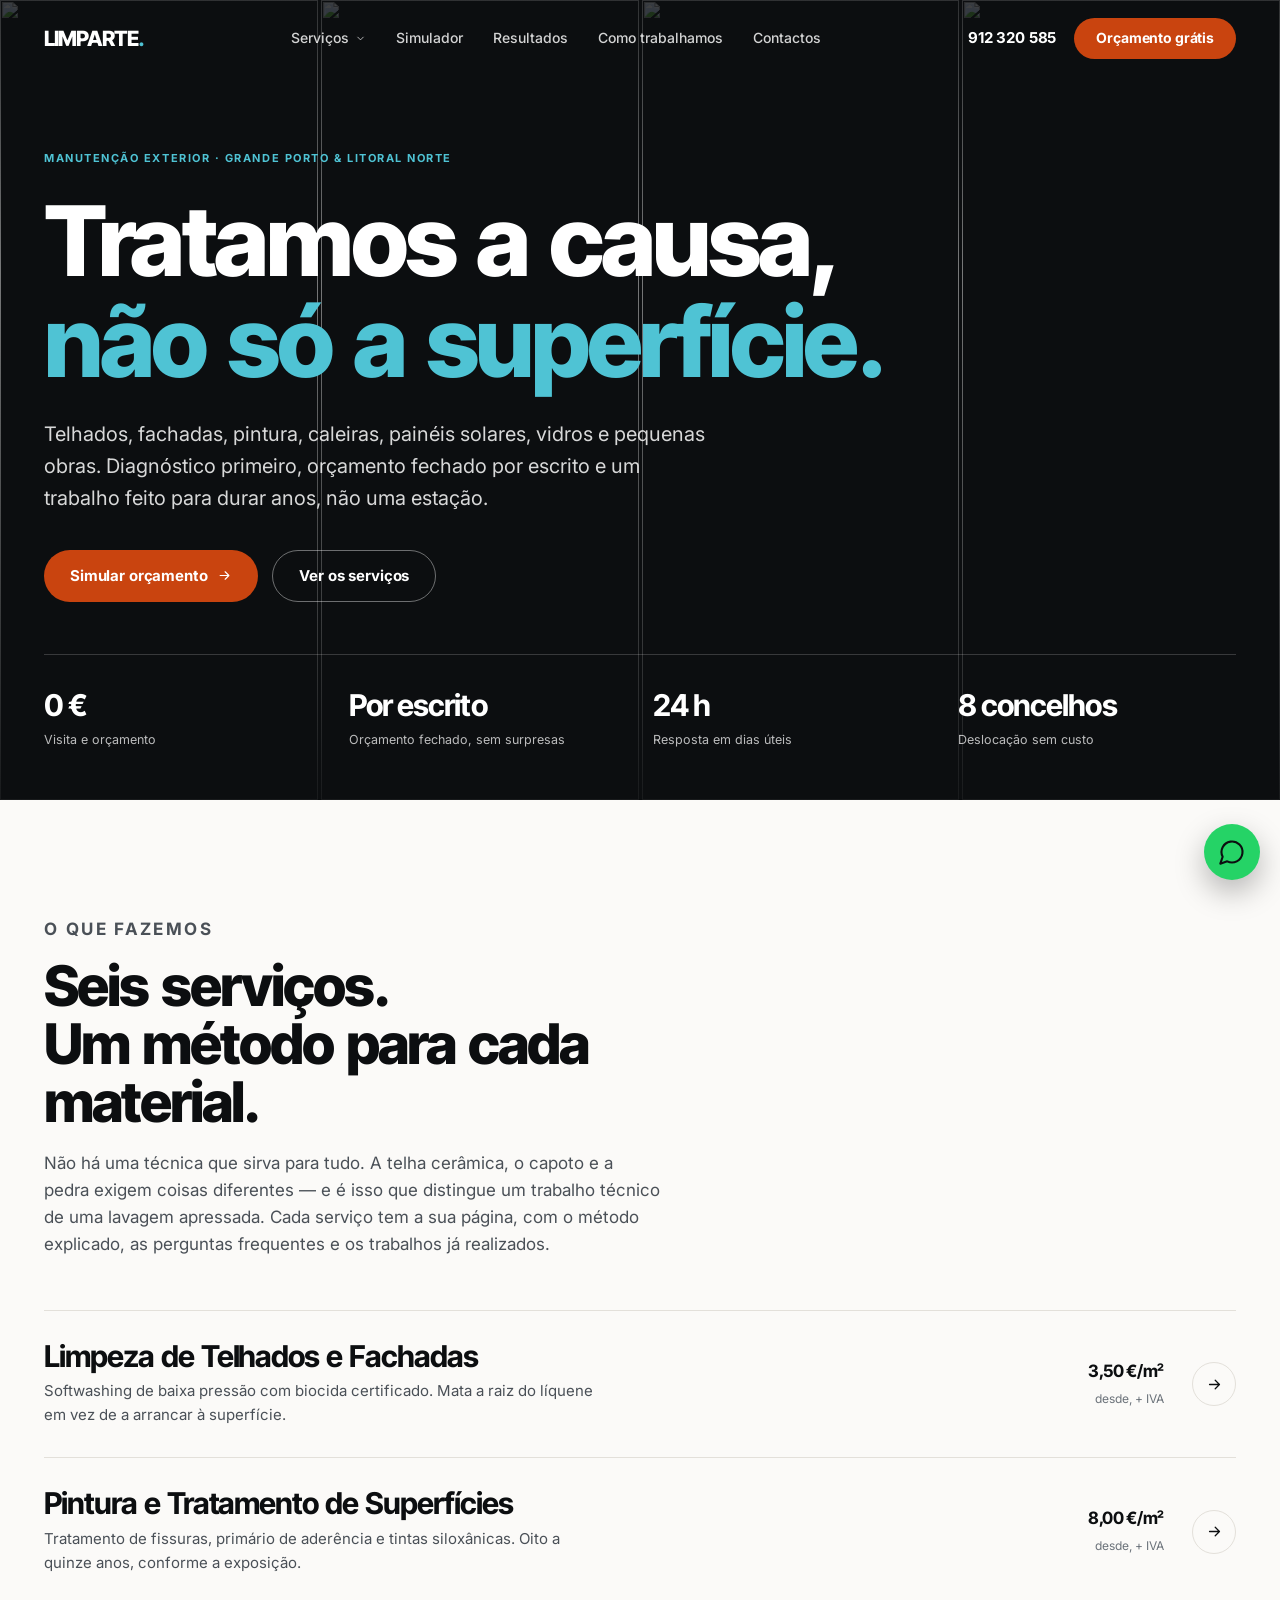
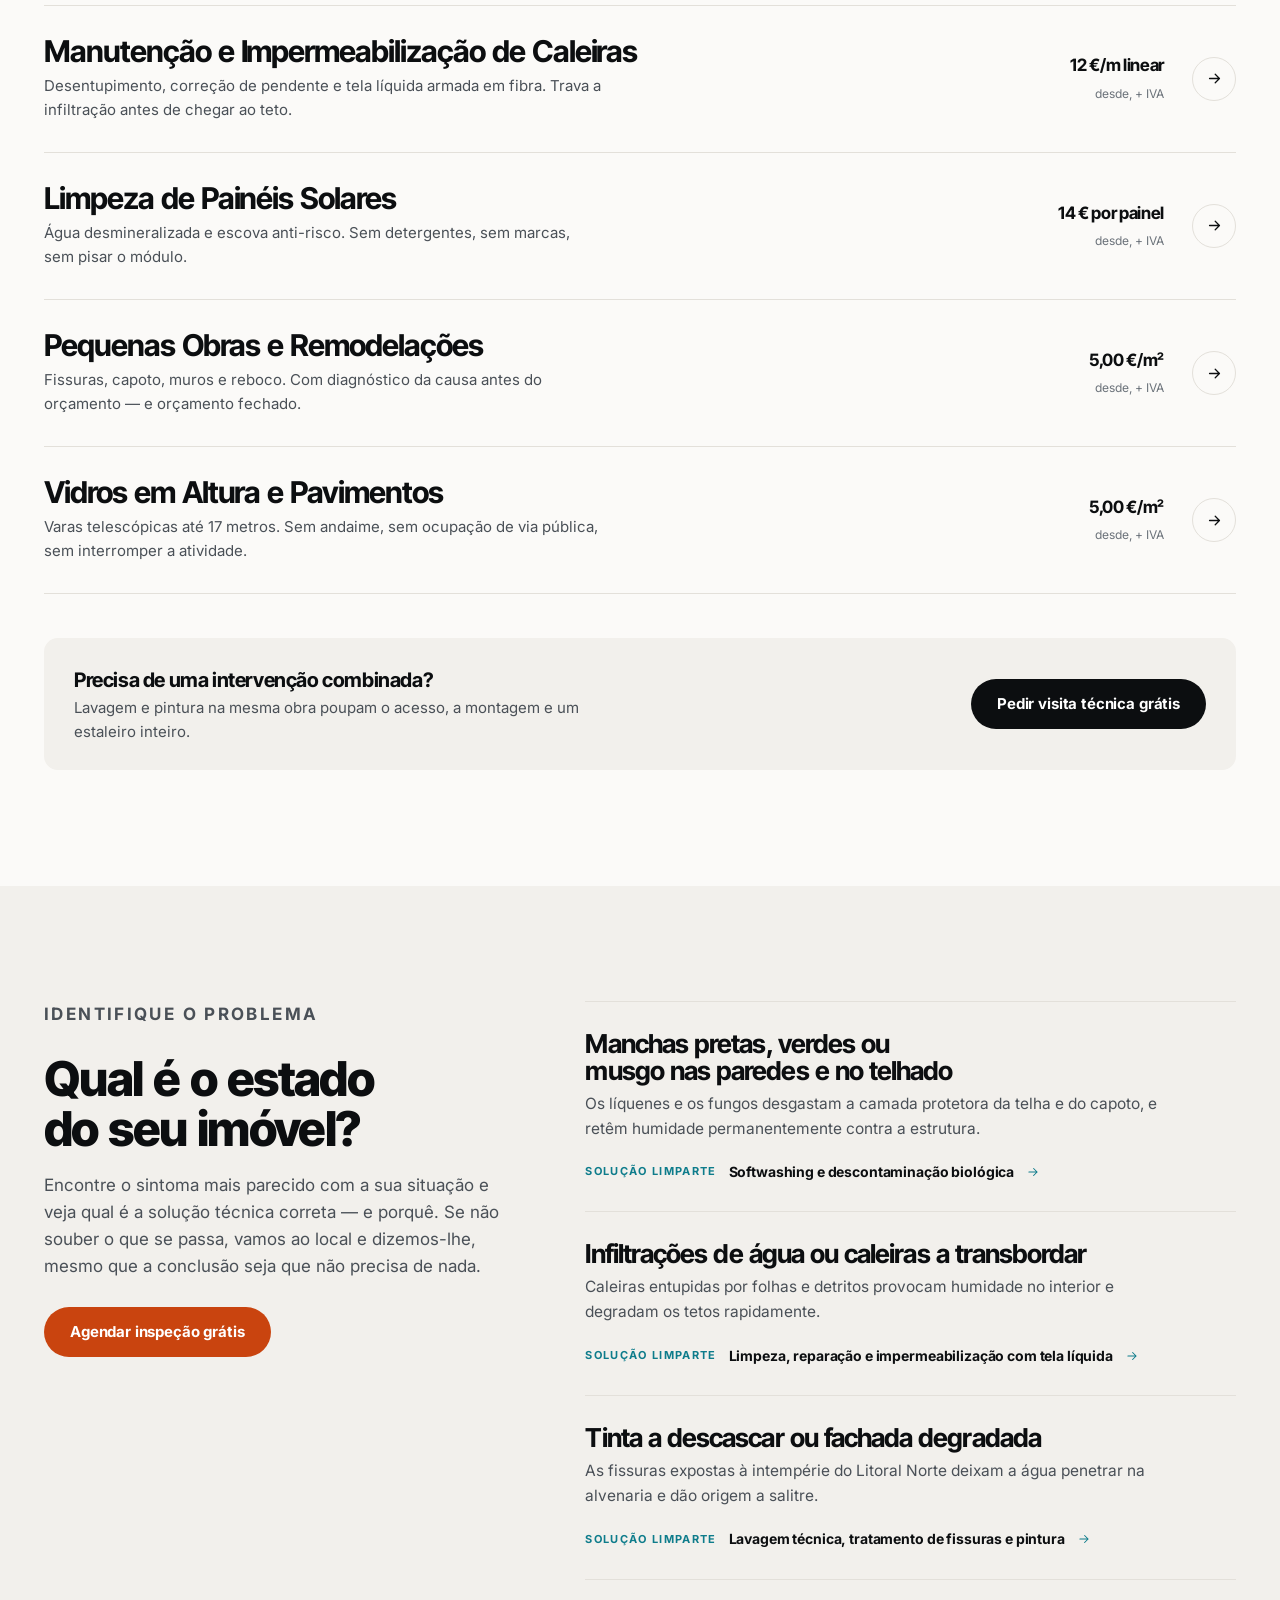
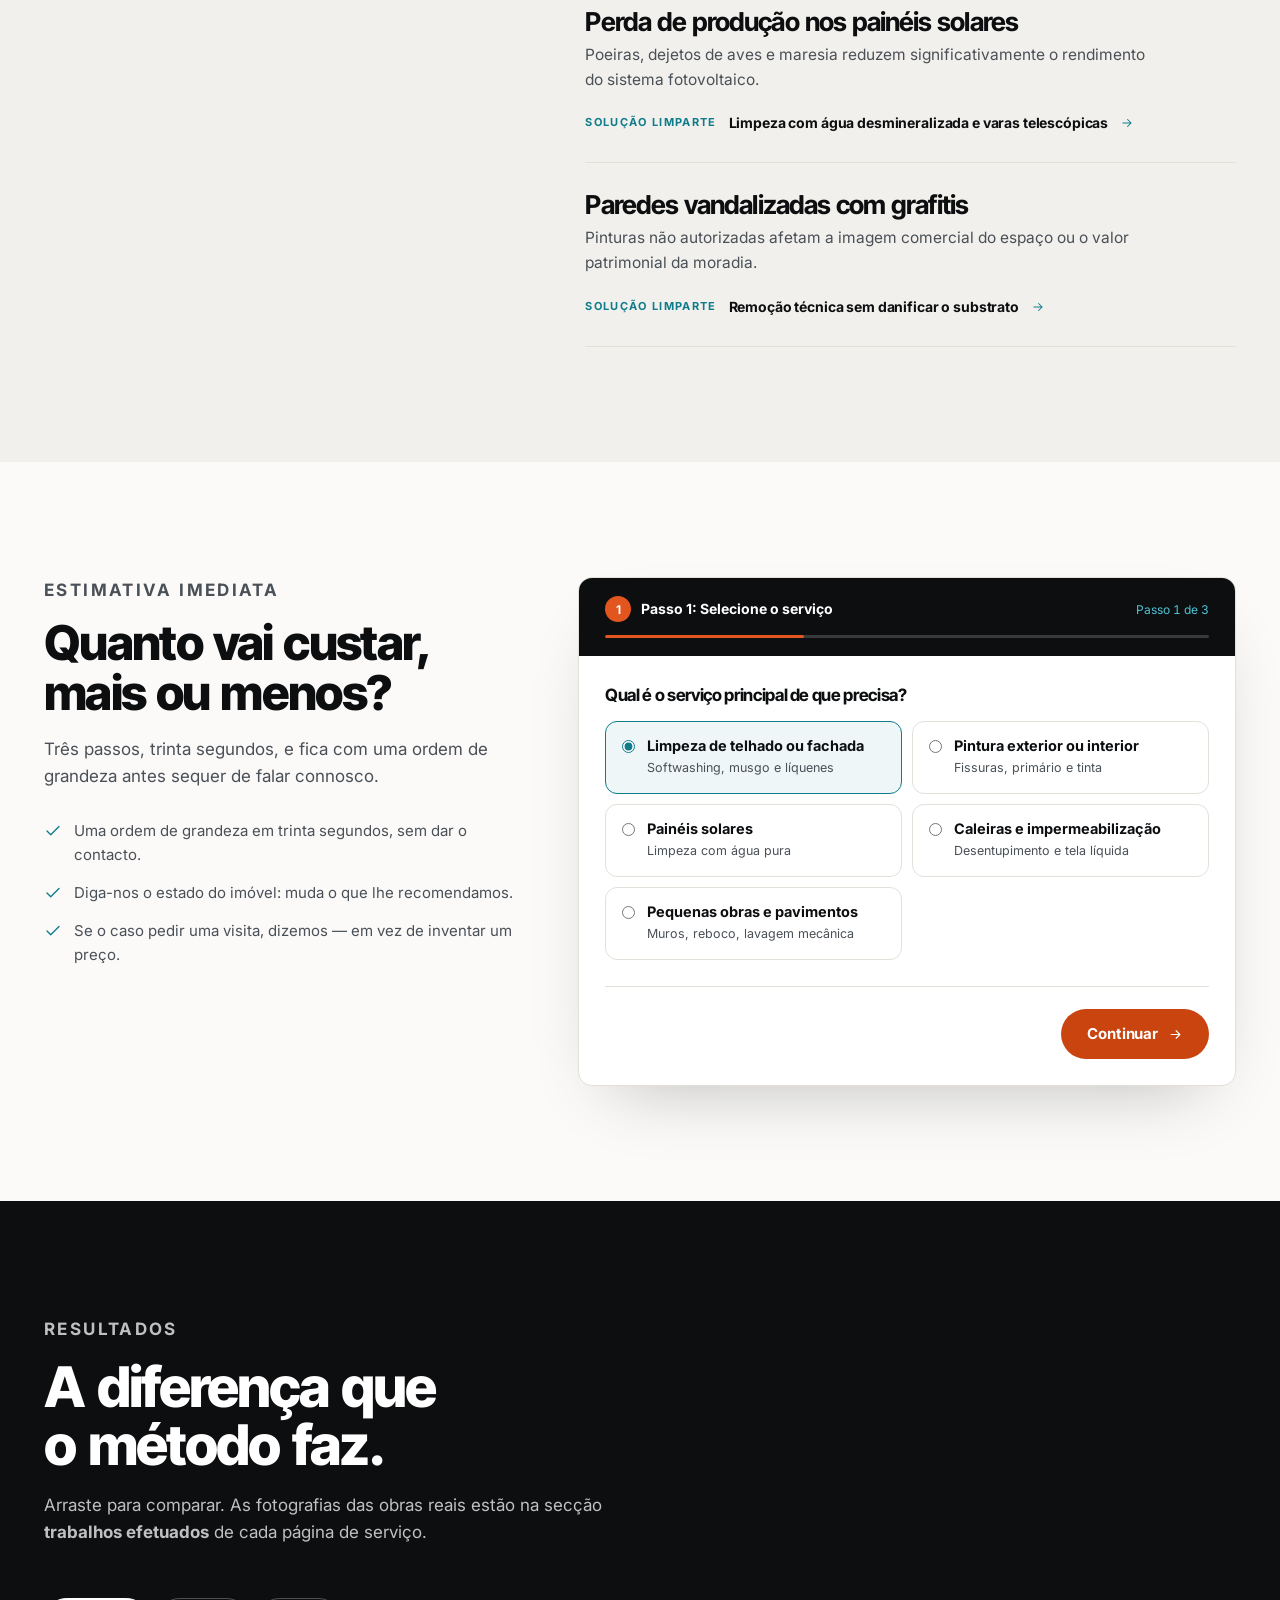
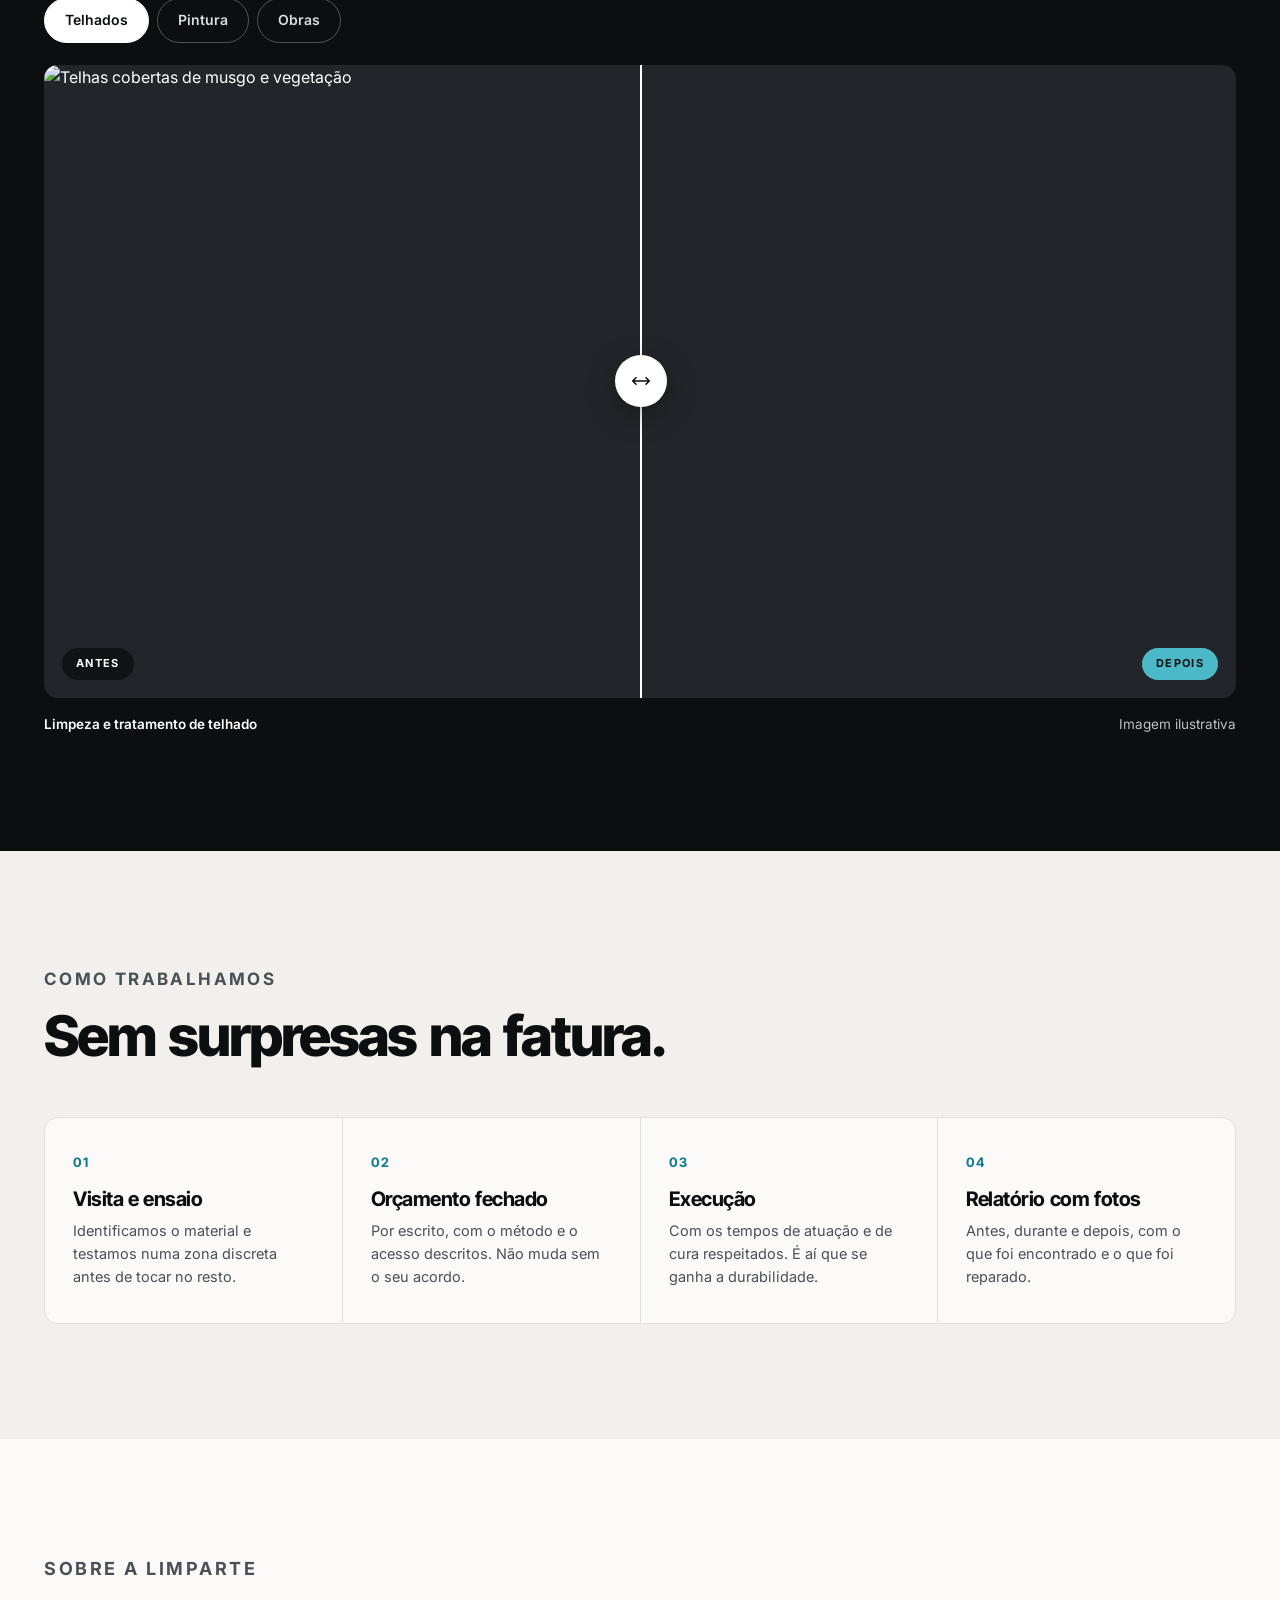
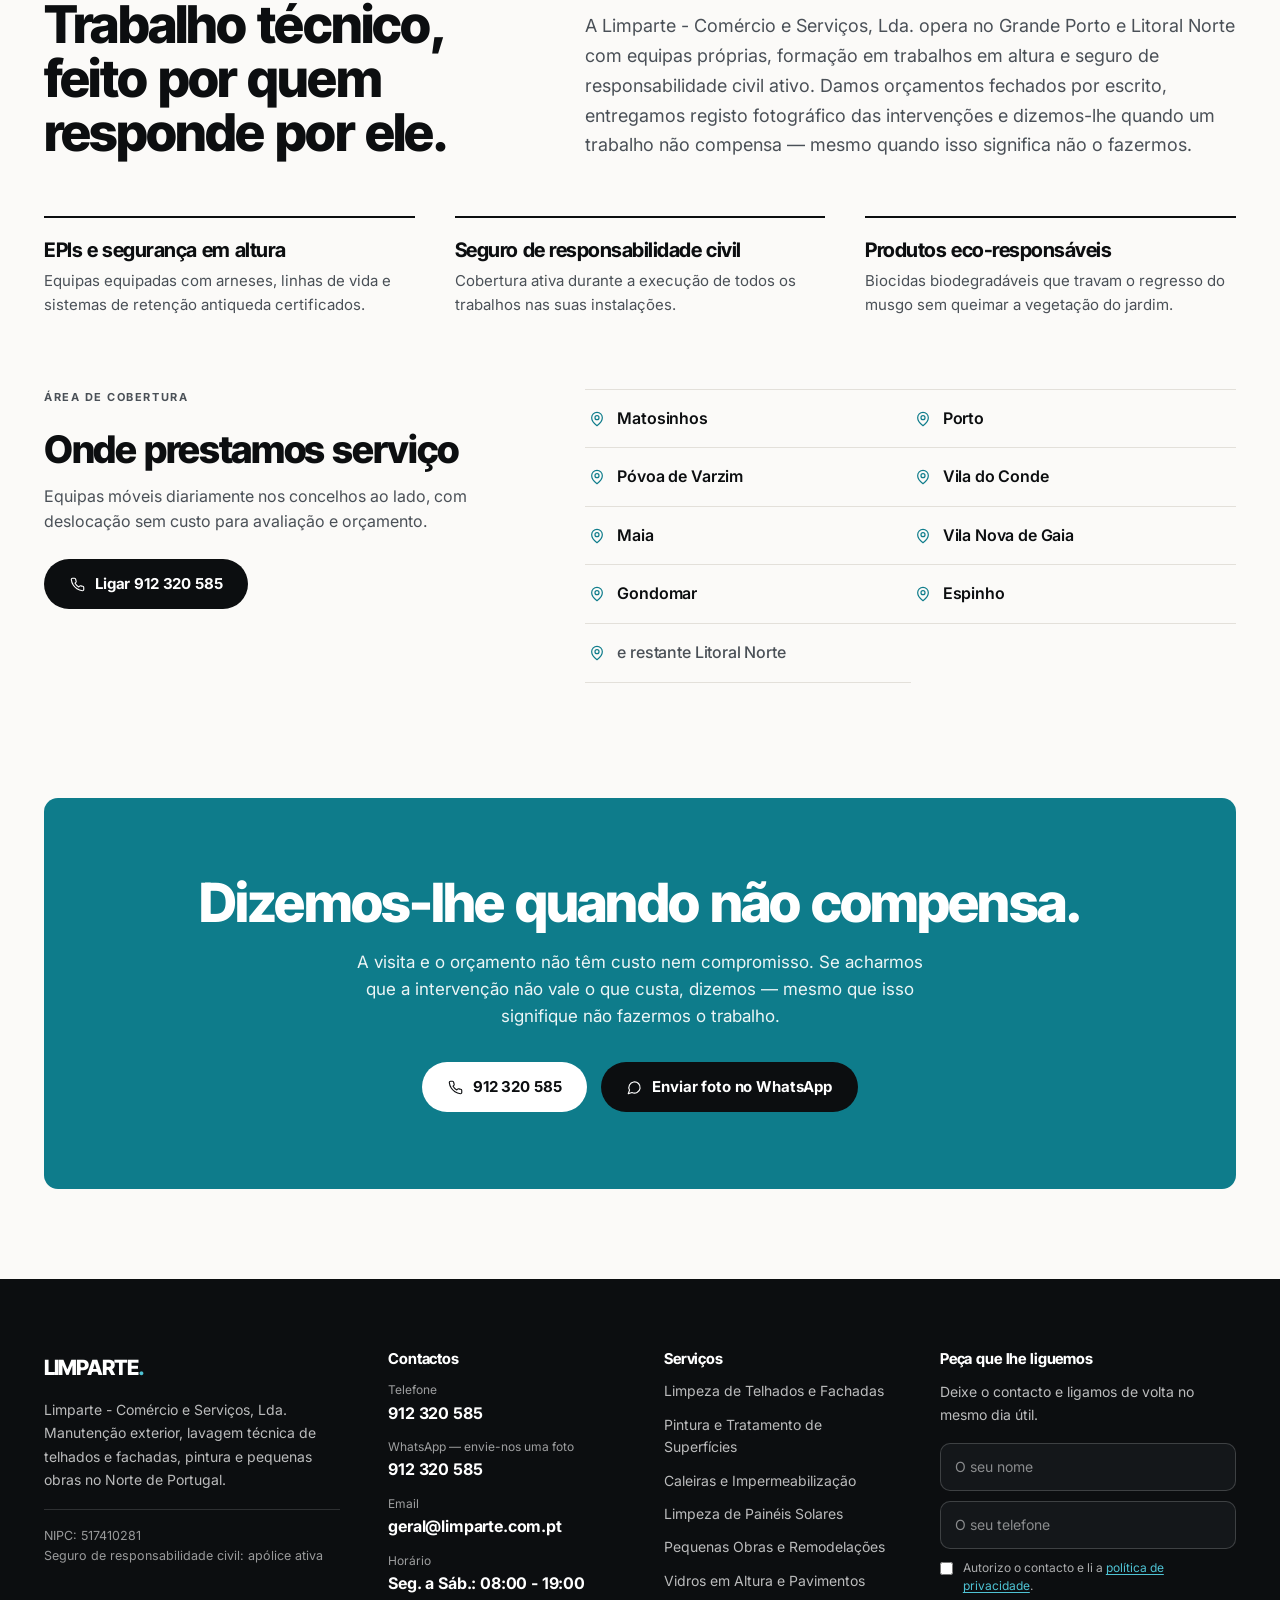
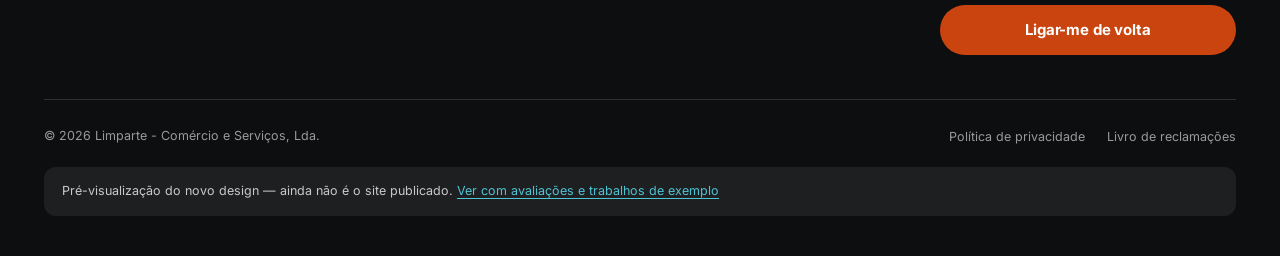
==== index.html @ d8970708 "Add files via upload" ====
<!DOCTYPE html>
<html lang="pt">
<head>
    <meta charset="UTF-8">
    <meta name="viewport" content="width=device-width, initial-scale=1.0">
    <title>Limparte | Limpeza Técnica de Telhados e Fachadas, Pintura e Manutenção</title>
    <meta name="description" content="Especialistas em limpeza de telhados, lavagem de fachadas, painéis solares, pintura exterior e pequenas obras no Grande Porto e Litoral Norte. Orçamentos 100% grátis.">
    <meta name="robots" content="noindex, nofollow">
    <meta name="author" content="Limparte - Comércio e Serviços, Lda.">
    <meta name="geo.region" content="PT-13">
    <meta name="geo.placename" content="Porto">

    <meta property="og:type" content="website">
    <meta property="og:locale" content="pt_PT">
    <meta property="og:site_name" content="Limparte">
    <meta property="og:title" content="Limparte | Limpeza Técnica de Telhados e Fachadas, Pintura e Manutenção">
    <meta property="og:description" content="Especialistas em limpeza de telhados, lavagem de fachadas, painéis solares, pintura exterior e pequenas obras no Grande Porto e Litoral Norte. Orçamentos 100% grátis.">
    <meta property="og:url" content="https://www.limparte.com.pt/index.html">
    <meta property="og:image" content="https://images.unsplash.com/photo-1635424710928-0544e8512eae?auto=format&fit=crop&q=75&w=1200">
    <meta name="twitter:card" content="summary_large_image">
    <meta name="twitter:title" content="Limparte | Limpeza Técnica de Telhados e Fachadas, Pintura e Manutenção">
    <meta name="twitter:description" content="Especialistas em limpeza de telhados, lavagem de fachadas, painéis solares, pintura exterior e pequenas obras no Grande Porto e Litoral Norte. Orçamentos 100% grátis.">
    <meta name="twitter:image" content="https://images.unsplash.com/photo-1635424710928-0544e8512eae?auto=format&fit=crop&q=75&w=1200">

    <link rel="icon" href="assets/favicon.svg" type="image/svg+xml">
    <meta name="theme-color" content="#0C0E10">

    <link rel="preconnect" href="https://fonts.googleapis.com">
    <link rel="preconnect" href="https://fonts.gstatic.com" crossorigin>
    <link rel="preconnect" href="https://images.unsplash.com" crossorigin>
    <link href="https://fonts.googleapis.com/css2?family=Inter+Tight:wght@500;600;700;800&family=Inter:wght@400;500;600;700&display=swap" rel="stylesheet">
    <link rel="stylesheet" href="assets/css/site.css">
    <script type="application/ld+json">
    {
        "@context": "https://schema.org",
        "@type": "HomeAndConstructionBusiness",
        "@id": "https://www.limparte.com.pt/#empresa",
        "name": "Limparte - Comércio e Serviços, Lda.",
        "alternateName": "Limparte",
        "description": "Limpeza técnica de telhados e fachadas, pintura exterior, impermeabilização de caleiras, limpeza de painéis solares e pequenas obras no Grande Porto e Litoral Norte.",
        "url": "https://www.limparte.com.pt",
        "telephone": "+351912320585",
        "email": "geral@limparte.com.pt",
        "image": "https://images.unsplash.com/photo-1635424710928-0544e8512eae?auto=format&fit=crop&q=75&w=1200",
        "priceRange": "€€",
        "address": {
            "@type": "PostalAddress",
            "addressRegion": "Porto",
            "addressCountry": "PT"
        },
        "areaServed": [
            {
                "@type": "City",
                "name": "Matosinhos"
            },
            {
                "@type": "City",
                "name": "Porto"
            },
            {
                "@type": "City",
                "name": "Póvoa de Varzim"
            },
            {
                "@type": "City",
                "name": "Vila do Conde"
            },
            {
                "@type": "City",
                "name": "Maia"
            },
            {
                "@type": "City",
                "name": "Vila Nova de Gaia"
            },
            {
                "@type": "City",
                "name": "Gondomar"
            },
            {
                "@type": "City",
                "name": "Espinho"
            }
        ],
        "openingHoursSpecification": [
            {
                "@type": "OpeningHoursSpecification",
                "dayOfWeek": [
                    "Monday",
                    "Tuesday",
                    "Wednesday",
                    "Thursday",
                    "Friday",
                    "Saturday"
                ],
                "opens": "08:00",
                "closes": "19:00"
            }
        ],
        "hasOfferCatalog": {
            "@type": "OfferCatalog",
            "name": "Serviços Limparte",
            "itemListElement": [
                {
                    "@type": "Offer",
                    "itemOffered": {
                        "@type": "Service",
                        "name": "Limpeza de Telhados e Fachadas",
                        "url": "https://www.limparte.com.pt/servicos/limpeza-telhados-fachadas.html"
                    }
                },
                {
                    "@type": "Offer",
                    "itemOffered": {
                        "@type": "Service",
                        "name": "Pintura e Tratamento de Superfícies",
                        "url": "https://www.limparte.com.pt/servicos/pintura-tratamento-superficies.html"
                    }
                },
                {
                    "@type": "Offer",
                    "itemOffered": {
                        "@type": "Service",
                        "name": "Manutenção e Impermeabilização de Caleiras",
                        "url": "https://www.limparte.com.pt/servicos/caleiras-impermeabilizacao.html"
                    }
                },
                {
                    "@type": "Offer",
                    "itemOffered": {
                        "@type": "Service",
                        "name": "Limpeza de Painéis Solares",
                        "url": "https://www.limparte.com.pt/servicos/limpeza-paineis-solares.html"
                    }
                },
                {
                    "@type": "Offer",
                    "itemOffered": {
                        "@type": "Service",
                        "name": "Pequenas Obras e Remodelações",
                        "url": "https://www.limparte.com.pt/servicos/pequenas-obras-remodelacoes.html"
                    }
                },
                {
                    "@type": "Offer",
                    "itemOffered": {
                        "@type": "Service",
                        "name": "Vidros em Altura e Pavimentos",
                        "url": "https://www.limparte.com.pt/servicos/vidros-altura-pavimentos.html"
                    }
                }
            ]
        }
    }
    </script>
</head>
<body>
    <svg xmlns="http://www.w3.org/2000/svg" width="0" height="0" style="position:absolute" aria-hidden="true" focusable="false"><defs><symbol id="i-seta" viewBox="0 0 24 24" fill="none" stroke="currentColor" stroke-width="1.8" stroke-linecap="round" stroke-linejoin="round"><path d="M5 12h14M13 6l6 6-6 6"/></symbol><symbol id="i-baixo" viewBox="0 0 24 24" fill="none" stroke="currentColor" stroke-width="1.8" stroke-linecap="round" stroke-linejoin="round"><path d="m6 9 6 6 6-6"/></symbol><symbol id="i-direita" viewBox="0 0 24 24" fill="none" stroke="currentColor" stroke-width="1.8" stroke-linecap="round" stroke-linejoin="round"><path d="m9 6 6 6-6 6"/></symbol><symbol id="i-visto" viewBox="0 0 24 24" fill="none" stroke="currentColor" stroke-width="1.8" stroke-linecap="round" stroke-linejoin="round"><path d="M20 6 9 17l-5-5"/></symbol><symbol id="i-fechar" viewBox="0 0 24 24" fill="none" stroke="currentColor" stroke-width="1.8" stroke-linecap="round" stroke-linejoin="round"><path d="M18 6 6 18M6 6l12 12"/></symbol><symbol id="i-menu" viewBox="0 0 24 24" fill="none" stroke="currentColor" stroke-width="1.8" stroke-linecap="round" stroke-linejoin="round"><path d="M4 7h16M4 12h16M4 17h16"/></symbol><symbol id="i-telefone" viewBox="0 0 24 24" fill="none" stroke="currentColor" stroke-width="1.8" stroke-linecap="round" stroke-linejoin="round"><path d="M22 16.92v3a2 2 0 0 1-2.18 2 19.79 19.79 0 0 1-8.63-3.07 19.5 19.5 0 0 1-6-6 19.79 19.79 0 0 1-3.07-8.67A2 2 0 0 1 4.11 2h3a2 2 0 0 1 2 1.72c.127.96.361 1.903.7 2.81a2 2 0 0 1-.45 2.11L8.09 9.91a16 16 0 0 0 6 6l1.27-1.27a2 2 0 0 1 2.11-.45c.907.339 1.85.573 2.81.7A2 2 0 0 1 22 16.92z"/></symbol><symbol id="i-chat" viewBox="0 0 24 24" fill="none" stroke="currentColor" stroke-width="1.8" stroke-linecap="round" stroke-linejoin="round"><path d="M7.9 20A9 9 0 1 0 4 16.1L2 22Z"/></symbol><symbol id="i-estrela" viewBox="0 0 24 24" fill="currentColor" stroke="currentColor" stroke-width="1.2" stroke-linecap="round" stroke-linejoin="round"><path d="m12 2 3.09 6.26L22 9.27l-5 4.87 1.18 6.88L12 17.77l-6.18 3.25L7 14.14 2 9.27l6.91-1.01z"/></symbol><symbol id="i-pino" viewBox="0 0 24 24" fill="none" stroke="currentColor" stroke-width="1.8" stroke-linecap="round" stroke-linejoin="round"><path d="M20 10c0 6-8 12-8 12s-8-6-8-12a8 8 0 0 1 16 0Z"/><circle cx="12" cy="10" r="3"/></symbol><symbol id="i-relogio" viewBox="0 0 24 24" fill="none" stroke="currentColor" stroke-width="1.8" stroke-linecap="round" stroke-linejoin="round"><circle cx="12" cy="12" r="10"/><path d="M12 6v6l4 2"/></symbol><symbol id="i-alerta" viewBox="0 0 24 24" fill="none" stroke="currentColor" stroke-width="1.8" stroke-linecap="round" stroke-linejoin="round"><path d="m21.73 18-8-14a2 2 0 0 0-3.48 0l-8 14A2 2 0 0 0 4 21h16a2 2 0 0 0 1.73-3"/><path d="M12 9v4"/><path d="M12 17h.01"/></symbol><symbol id="i-info" viewBox="0 0 24 24" fill="none" stroke="currentColor" stroke-width="1.8" stroke-linecap="round" stroke-linejoin="round"><circle cx="12" cy="12" r="10"/><path d="M12 16v-4"/><path d="M12 8h.01"/></symbol><symbol id="i-escudo" viewBox="0 0 24 24" fill="none" stroke="currentColor" stroke-width="1.8" stroke-linecap="round" stroke-linejoin="round"><path d="M20 13c0 5-3.5 7.5-7.66 8.95a1 1 0 0 1-.67-.01C7.5 20.5 4 18 4 13V6a1 1 0 0 1 1-1c2 0 4.5-1.2 6.24-2.72a1.17 1.17 0 0 1 1.52 0C14.51 3.81 17 5 19 5a1 1 0 0 1 1 1z"/><path d="m9 12 2 2 4-4"/></symbol><symbol id="i-enviar" viewBox="0 0 24 24" fill="none" stroke="currentColor" stroke-width="1.8" stroke-linecap="round" stroke-linejoin="round"><path d="M14.536 21.686a.5.5 0 0 0 .937-.024l6.5-19a.496.496 0 0 0-.635-.635l-19 6.5a.5.5 0 0 0-.024.937l7.93 3.18a2 2 0 0 1 1.112 1.11z"/><path d="m21.854 2.147-10.94 10.939"/></symbol><symbol id="i-ampliar" viewBox="0 0 24 24" fill="none" stroke="currentColor" stroke-width="1.8" stroke-linecap="round" stroke-linejoin="round"><path d="M8 3H5a2 2 0 0 0-2 2v3M21 8V5a2 2 0 0 0-2-2h-3M3 16v3a2 2 0 0 0 2 2h3M16 21h3a2 2 0 0 0 2-2v-3"/></symbol><symbol id="i-trocar" viewBox="0 0 24 24" fill="none" stroke="currentColor" stroke-width="1.8" stroke-linecap="round" stroke-linejoin="round"><path d="m18 8 4 4-4 4M2 12h20M6 8l-4 4 4 4"/></symbol><symbol id="i-imagem" viewBox="0 0 24 24" fill="none" stroke="currentColor" stroke-width="1.8" stroke-linecap="round" stroke-linejoin="round"><rect width="18" height="18" x="3" y="3" rx="2"/><circle cx="9" cy="9" r="2"/><path d="m21 15-3.086-3.086a2 2 0 0 0-2.828 0L6 21"/></symbol><symbol id="i-regua" viewBox="0 0 24 24" fill="none" stroke="currentColor" stroke-width="1.8" stroke-linecap="round" stroke-linejoin="round"><path d="M21.3 15.3a2.4 2.4 0 0 1 0 3.4l-2.6 2.6a2.4 2.4 0 0 1-3.4 0L2.7 8.7a2.41 2.41 0 0 1 0-3.4l2.6-2.6a2.41 2.41 0 0 1 3.4 0Z"/><path d="m14.5 12.5 2-2M11.5 9.5l2-2M8.5 6.5l2-2M17.5 15.5l2-2"/></symbol></defs></svg>
    <a href="#conteudo" class="skip">Saltar para o conteúdo</a>

    <header class="cab" id="topo" data-fixo="">
        <div class="env">
            <a href="#" class="marca" aria-label="Limparte — página inicial">LIMPARTE<span>.</span></a>

            <nav class="nav" aria-label="Navegação principal">
                <div class="dd">
                    <button type="button" class="dd-btn" onclick="toggleServicosMenu(this)" aria-expanded="false" aria-haspopup="true">
                        Serviços <svg class="ico" aria-hidden="true" focusable="false"><use href="#i-baixo"/></svg>
                    </button>
                    <div class="dd-painel">
                        <div class="dd-cartao">
                            <a href="servicos/limpeza-telhados-fachadas.html">Limpeza de Telhados e Fachadas</a>
                            <a href="servicos/pintura-tratamento-superficies.html">Pintura e Tratamento de Superfícies</a>
                            <a href="servicos/caleiras-impermeabilizacao.html">Caleiras e Impermeabilização</a>
                            <a href="servicos/limpeza-paineis-solares.html">Limpeza de Painéis Solares</a>
                            <a href="servicos/pequenas-obras-remodelacoes.html">Pequenas Obras e Remodelações</a>
                            <a href="servicos/vidros-altura-pavimentos.html">Vidros em Altura e Pavimentos</a>
                            <a href="#servicos" class="todos">Ver todos os serviços <svg class="ico" aria-hidden="true" focusable="false"><use href="#i-seta"/></svg></a>
                        </div>
                    </div>
                </div>
                <a href="#simulador">Simulador</a>
                <a href="#resultados">Resultados</a>
                <a href="#processo">Como trabalhamos</a>
                <a href="#contacto">Contactos</a>
            </nav>

            <div class="cab-acoes">
                <a href="tel:+351912320585" class="cab-tel">912 320 585</a>
                <a href="#simulador" class="btn btn-lume btn-pequeno">Orçamento grátis</a>
                <button type="button" id="mobileMenuBtn" class="menu-btn" onclick="toggleMobileMenu()" aria-expanded="false" aria-controls="mobileMenu" aria-label="Abrir menu">
                    <span class="abrir"><svg class="ico" aria-hidden="true" focusable="false"><use href="#i-menu"/></svg></span><span class="fechar"><svg class="ico" aria-hidden="true" focusable="false"><use href="#i-fechar"/></svg></span>
                </button>
            </div>
        </div>
    </header>

    <div class="menu-movel" id="mobileMenu">
        <a href="#" onclick="toggleMobileMenu(true)">Início</a>
        <button type="button" class="mm-btn" onclick="toggleServicosMobile(this)" aria-expanded="false">Serviços <svg class="ico" aria-hidden="true" focusable="false"><use href="#i-baixo"/></svg></button>
        <div class="mm-sub hidden">
            <a href="servicos/limpeza-telhados-fachadas.html" onclick="toggleMobileMenu(true)">Limpeza de Telhados e Fachadas</a>
            <a href="servicos/pintura-tratamento-superficies.html" onclick="toggleMobileMenu(true)">Pintura e Tratamento de Superfícies</a>
            <a href="servicos/caleiras-impermeabilizacao.html" onclick="toggleMobileMenu(true)">Caleiras e Impermeabilização</a>
            <a href="servicos/limpeza-paineis-solares.html" onclick="toggleMobileMenu(true)">Limpeza de Painéis Solares</a>
            <a href="servicos/pequenas-obras-remodelacoes.html" onclick="toggleMobileMenu(true)">Pequenas Obras e Remodelações</a>
            <a href="servicos/vidros-altura-pavimentos.html" onclick="toggleMobileMenu(true)">Vidros em Altura e Pavimentos</a>
        </div>
        <a href="#simulador" onclick="toggleMobileMenu(true)">Simulador</a>
        <a href="#resultados" onclick="toggleMobileMenu(true)">Resultados</a>
        <a href="#processo" onclick="toggleMobileMenu(true)">Como trabalhamos</a>
        <a href="#contacto" onclick="toggleMobileMenu(true)">Contactos</a>
        <div class="mm-acoes">
            <a href="#simulador" class="btn-lume" onclick="toggleMobileMenu(true)">Simular orçamento</a>
            <a href="https://wa.me/351912320585?text=Ol%C3%A1!%20Gostaria%20de%20pedir%20um%20or%C3%A7amento%20para%20o%20meu%20im%C3%B3vel." class="btn-wa" target="_blank" rel="noopener"><svg class="ico" aria-hidden="true" focusable="false"><use href="#i-chat"/></svg> WhatsApp</a>
            <a href="tel:+351912320585" class="btn-linha"><svg class="ico" aria-hidden="true" focusable="false"><use href="#i-telefone"/></svg> 912 320 585</a>
        </div>
    </div>

    <main id="conteudo">
        <section class="heroi">
            <div class="heroi-fundo heroi-fundo--faixas">
                <img src="https://images.unsplash.com/photo-1635424710928-0544e8512eae?auto=format&fit=crop&q=75&w=900" alt="" aria-hidden="true" width="900" height="1200" decoding="async" fetchpriority="high">
                <img src="https://images.unsplash.com/photo-1774977737078-7ccc2ac697e6?auto=format&fit=crop&q=75&w=900" alt="" aria-hidden="true" width="900" height="1200" decoding="async">
                <img src="https://images.unsplash.com/photo-1754619880959-2b0528375883?auto=format&fit=crop&q=75&w=900" alt="" aria-hidden="true" width="900" height="1200" decoding="async">
                <img src="https://images.unsplash.com/photo-1482449609509-eae2a7ea42b7?auto=format&fit=crop&q=75&w=900" alt="" aria-hidden="true" width="900" height="1200" decoding="async">
            </div>
            <div class="heroi-veu"></div>

            <div class="env heroi-corpo">
                <p class="olho olho--claro">Manutenção exterior · Grande Porto &amp; Litoral Norte</p>
                <h1>Tratamos a causa,<br><em>não só a superfície.</em></h1>
                <p class="entrada">Telhados, fachadas, pintura, caleiras, painéis solares, vidros e pequenas obras. Diagnóstico primeiro, orçamento fechado por escrito e um trabalho feito para durar anos, não uma estação.</p>

                <div class="ctas">
                    <a href="#simulador" class="btn btn-lume">Simular orçamento <svg class="ico" aria-hidden="true" focusable="false"><use href="#i-seta"/></svg></a>
                    <a href="#servicos" class="btn btn-linha">Ver os serviços</a>
                </div>

                <div class="confianca">
                    <div><strong>0 €</strong><span>Visita e orçamento</span></div>
                    <div><strong>Por escrito</strong><span>Orçamento fechado, sem surpresas</span></div>
                    <div><strong>24 h</strong><span>Resposta em dias úteis</span></div>
                    <div><strong>8 concelhos</strong><span>Deslocação sem custo</span></div>
                </div>
            </div>
        </section>

        <section class="bloco" id="servicos">
            <div class="env">
                <div class="cabeca">
                    <p class="olho">O que fazemos</p>
                    <h2>Seis serviços.<br>Um método para cada material.</h2>
                    <p>Não há uma técnica que sirva para tudo. A telha cerâmica, o capoto e a pedra exigem coisas diferentes — e é isso que distingue um trabalho técnico de uma lavagem apressada. Cada serviço tem a sua página, com o método explicado, as perguntas frequentes e os trabalhos já realizados.</p>
                </div>

                <div>
                <a class="servico" href="servicos/limpeza-telhados-fachadas.html">
                    <div>
                        <h3>Limpeza de Telhados e Fachadas</h3>
                        <p>Softwashing de baixa pressão com biocida certificado. Mata a raiz do líquene em vez de a arrancar à superfície.</p>
                    </div>
                    <div class="preco"><b>3,50 €/m²</b><span>desde, + IVA</span></div>
                    <div class="seta"><svg class="ico" aria-hidden="true" focusable="false"><use href="#i-seta"/></svg></div>
                </a>
                <a class="servico" href="servicos/pintura-tratamento-superficies.html">
                    <div>
                        <h3>Pintura e Tratamento de Superfícies</h3>
                        <p>Tratamento de fissuras, primário de aderência e tintas siloxânicas. Oito a quinze anos, conforme a exposição.</p>
                    </div>
                    <div class="preco"><b>8,00 €/m²</b><span>desde, + IVA</span></div>
                    <div class="seta"><svg class="ico" aria-hidden="true" focusable="false"><use href="#i-seta"/></svg></div>
                </a>
                <a class="servico" href="servicos/caleiras-impermeabilizacao.html">
                    <div>
                        <h3>Manutenção e Impermeabilização de Caleiras</h3>
                        <p>Desentupimento, correção de pendente e tela líquida armada em fibra. Trava a infiltração antes de chegar ao teto.</p>
                    </div>
                    <div class="preco"><b>12 €/m linear</b><span>desde, + IVA</span></div>
                    <div class="seta"><svg class="ico" aria-hidden="true" focusable="false"><use href="#i-seta"/></svg></div>
                </a>
                <a class="servico" href="servicos/limpeza-paineis-solares.html">
                    <div>
                        <h3>Limpeza de Painéis Solares</h3>
                        <p>Água desmineralizada e escova anti-risco. Sem detergentes, sem marcas, sem pisar o módulo.</p>
                    </div>
                    <div class="preco"><b>14 € por painel</b><span>desde, + IVA</span></div>
                    <div class="seta"><svg class="ico" aria-hidden="true" focusable="false"><use href="#i-seta"/></svg></div>
                </a>
                <a class="servico" href="servicos/pequenas-obras-remodelacoes.html">
                    <div>
                        <h3>Pequenas Obras e Remodelações</h3>
                        <p>Fissuras, capoto, muros e reboco. Com diagnóstico da causa antes do orçamento — e orçamento fechado.</p>
                    </div>
                    <div class="preco"><b>5,00 €/m²</b><span>desde, + IVA</span></div>
                    <div class="seta"><svg class="ico" aria-hidden="true" focusable="false"><use href="#i-seta"/></svg></div>
                </a>
                <a class="servico" href="servicos/vidros-altura-pavimentos.html">
                    <div>
                        <h3>Vidros em Altura e Pavimentos</h3>
                        <p>Varas telescópicas até 17 metros. Sem andaime, sem ocupação de via pública, sem interromper a atividade.</p>
                    </div>
                    <div class="preco"><b>5,00 €/m²</b><span>desde, + IVA</span></div>
                    <div class="seta"><svg class="ico" aria-hidden="true" focusable="false"><use href="#i-seta"/></svg></div>
                </a>
                </div>

                <div class="combinada">
                    <div>
                        <strong>Precisa de uma intervenção combinada?</strong>
                        <p>Lavagem e pintura na mesma obra poupam o acesso, a montagem e um estaleiro inteiro.</p>
                    </div>
                    <button type="button" class="btn btn-tinta" onclick="openModal()">Pedir visita técnica grátis</button>
                </div>
            </div>
        </section>

        <section class="bloco bloco--alt" id="diagnostico">
            <div class="env duo">
                <div class="duo-intro">
                    <p class="olho">Identifique o problema</p>
                    <h2>Qual é o estado do seu imóvel?</h2>
                    <p>Encontre o sintoma mais parecido com a sua situação e veja qual é a solução técnica correta — e porquê. Se não souber o que se passa, vamos ao local e dizemos-lhe, mesmo que a conclusão seja que não precisa de nada.</p>
                    <button type="button" class="btn btn-lume" onclick="openModal()">Agendar inspeção grátis</button>
                </div>
                <ul>
                    <li class="sintoma">
                        <h3>Manchas pretas, verdes ou musgo nas paredes e no telhado</h3>
                        <p>Os líquenes e os fungos desgastam a camada protetora da telha e do capoto, e retêm humidade permanentemente contra a estrutura.</p>
                        <a class="sintoma-link" href="servicos/limpeza-telhados-fachadas.html">
                            <small>Solução Limparte</small>
                            <strong>Softwashing e descontaminação biológica</strong>
                            <svg class="ico" aria-hidden="true" focusable="false"><use href="#i-seta"/></svg>
                        </a>
                    </li>
                    <li class="sintoma">
                        <h3>Infiltrações de água ou caleiras a transbordar</h3>
                        <p>Caleiras entupidas por folhas e detritos provocam humidade no interior e degradam os tetos rapidamente.</p>
                        <a class="sintoma-link" href="servicos/caleiras-impermeabilizacao.html">
                            <small>Solução Limparte</small>
                            <strong>Limpeza, reparação e impermeabilização com tela líquida</strong>
                            <svg class="ico" aria-hidden="true" focusable="false"><use href="#i-seta"/></svg>
                        </a>
                    </li>
                    <li class="sintoma">
                        <h3>Tinta a descascar ou fachada degradada</h3>
                        <p>As fissuras expostas à intempérie do Litoral Norte deixam a água penetrar na alvenaria e dão origem a salitre.</p>
                        <a class="sintoma-link" href="servicos/pintura-tratamento-superficies.html">
                            <small>Solução Limparte</small>
                            <strong>Lavagem técnica, tratamento de fissuras e pintura</strong>
                            <svg class="ico" aria-hidden="true" focusable="false"><use href="#i-seta"/></svg>
                        </a>
                    </li>
                    <li class="sintoma">
                        <h3>Perda de produção nos painéis solares</h3>
                        <p>Poeiras, dejetos de aves e maresia reduzem significativamente o rendimento do sistema fotovoltaico.</p>
                        <a class="sintoma-link" href="servicos/limpeza-paineis-solares.html">
                            <small>Solução Limparte</small>
                            <strong>Limpeza com água desmineralizada e varas telescópicas</strong>
                            <svg class="ico" aria-hidden="true" focusable="false"><use href="#i-seta"/></svg>
                        </a>
                    </li>
                    <li class="sintoma">
                        <h3>Paredes vandalizadas com grafitis</h3>
                        <p>Pinturas não autorizadas afetam a imagem comercial do espaço ou o valor patrimonial da moradia.</p>
                        <a class="sintoma-link" href="servicos/vidros-altura-pavimentos.html">
                            <small>Solução Limparte</small>
                            <strong>Remoção técnica sem danificar o substrato</strong>
                            <svg class="ico" aria-hidden="true" focusable="false"><use href="#i-seta"/></svg>
                        </a>
                    </li>
                </ul>
            </div>
        </section>

    <section class="bloco" id="simulador">
        <div class="env sim">

            <div class="sim-intro">
                <p class="olho">Estimativa imediata</p>
                <h2>Quanto vai custar, mais ou menos?</h2>
                <p>Três passos, trinta segundos, e fica com uma ordem de grandeza antes sequer de falar connosco.</p>
                <ul class="sim-pontos">
                    <li><svg class="ico" aria-hidden="true" focusable="false"><use href="#i-visto"/></svg><span>Uma ordem de grandeza em trinta segundos, sem dar o contacto.</span></li>
                    <li><svg class="ico" aria-hidden="true" focusable="false"><use href="#i-visto"/></svg><span>Diga-nos o estado do imóvel: muda o que lhe recomendamos.</span></li>
                    <li><svg class="ico" aria-hidden="true" focusable="false"><use href="#i-visto"/></svg><span>Se o caso pedir uma visita, dizemos — em vez de inventar um preço.</span></li>
                </ul>
            </div>

            <div class="sim-cartao" id="simuladorCard">
                <div class="sim-topo">
                    <div class="sim-topo-linha">
                        <div class="sim-passo">
                            <span id="stepBadge" class="sim-badge">1</span>
                            <span id="stepTitle">Passo 1: Selecione o serviço</span>
                        </div>
                        <span id="stepProgress" class="sim-prog">Passo 1 de 3</span>
                    </div>
                    <div class="sim-barra" role="progressbar" aria-label="Progresso do simulador"><div id="stepBar" style="width:33%"></div></div>
                </div>

                <form id="quoteForm" class="sim-form" onsubmit="event.preventDefault();">

                    <div id="step1Content" class="passo-corpo">
                        <fieldset>
                            <legend>Qual é o serviço principal de que precisa?</legend>
                            <div class="opcoes">

                                <label class="opcao">
                                    <input type="radio" name="service" value="telhado_fachada" checked>
                                    <span><b>Limpeza de telhado ou fachada</b><small>Softwashing, musgo e líquenes</small></span>
                                </label>

                                <label class="opcao">
                                    <input type="radio" name="service" value="pintura">
                                    <span><b>Pintura exterior ou interior</b><small>Fissuras, primário e tinta</small></span>
                                </label>

                                <label class="opcao">
                                    <input type="radio" name="service" value="paineis">
                                    <span><b>Painéis solares</b><small>Limpeza com água pura</small></span>
                                </label>

                                <label class="opcao">
                                    <input type="radio" name="service" value="caleiras">
                                    <span><b>Caleiras e impermeabilização</b><small>Desentupimento e tela líquida</small></span>
                                </label>

                                <label class="opcao">
                                    <input type="radio" name="service" value="obras_pavimentos">
                                    <span><b>Pequenas obras e pavimentos</b><small>Muros, reboco, lavagem mecânica</small></span>
                                </label>
                            </div>
                        </fieldset>
                    </div>

                    <div id="step2Content" class="passo-corpo hidden">
                        <fieldset>
                            <legend>Que tipo de imóvel?</legend>
                            <div class="tiles">

                                <button type="button" class="prop-btn tile tile--simples is-on" onclick="selectProperty(this, 'Moradia')" aria-pressed="true"><b>Moradia</b></button>

                                <button type="button" class="prop-btn tile tile--simples" onclick="selectProperty(this, 'Prédio')" aria-pressed="false"><b>Prédio</b></button>

                                <button type="button" class="prop-btn tile tile--simples" onclick="selectProperty(this, 'Armazém')" aria-pressed="false"><b>Armazém</b></button>

                                <button type="button" class="prop-btn tile tile--simples" onclick="selectProperty(this, 'Comércio')" aria-pressed="false"><b>Comércio</b></button>
                            </div>
                        </fieldset>

                        <div>
                            <div class="slider-linha">
                                <label for="areaSlider" id="areaLabel">Área aproximada da cobertura</label>
                                <span class="slider-valor" id="areaDisplay">150 m²</span>
                            </div>
                            <input class="slider" type="range" id="areaSlider" min="30" max="600" step="10" value="150" oninput="updateArea(this.value)">
                            <div class="slider-limites"><span id="areaMin">30 m²</span><span id="areaMax">600 m²</span></div>
                        </div>

                        <fieldset>
                            <legend>Em que estado está?</legend>
                            <p class="dica">A resposta mais honesta é a mais útil — muda o que lhe recomendamos.</p>
                            <div class="tiles tiles--3">

                                <button type="button" class="estado-btn tile" data-estado="Bom" onclick="selectEstado(this, 'Bom')" aria-pressed="false">
                                    <b>Bom</b><small>Sujidade superficial, sem danos visíveis</small>
                                </button>

                                <button type="button" class="estado-btn tile is-on" data-estado="Razoável" onclick="selectEstado(this, 'Razoável')" aria-pressed="true">
                                    <b>Razoável</b><small>Musgo, manchas ou desgaste, mas nada partido</small>
                                </button>

                                <button type="button" class="estado-btn tile" data-estado="Degradado" onclick="selectEstado(this, 'Degradado')" aria-pressed="false">
                                    <b>Degradado</b><small>Material partido, a soltar-se ou com infiltração</small>
                                </button>
                            </div>
                        </fieldset>

                        <div>
                            <div class="estimativa">
                                <div id="estimateNumeros">
                                    <span class="est-rotulo">Estimativa indicativa</span>
                                    <span id="estimateRange" class="est-valor">A calcular…</span>
                                    <span id="estimateResumo" class="est-resumo"></span>
                                    <p class="est-nota">Valor gerado automaticamente a partir de médias. Não é uma proposta comercial — o preço final depende do estado, do acesso e do material, e fica fechado por escrito após a visita.</p>
                                </div>
                                <div id="estimateAviso" class="est-aviso hidden">
                                    <span class="est-rotulo"><svg class="ico" aria-hidden="true" focusable="false"><use href="#i-alerta"/></svg> Não lhe vamos dar um número automático</span>
                                    <p>Com material partido ou infiltração já em curso, uma estimativa por metro quadrado seria um palpite — e provavelmente um palpite baixo.</p>
                                    <p class="est-nota">Vamos ao local sem custo, vemos o que se passa e dizemos-lhe se a manutenção resolve ou se precisa de outra coisa — mesmo que essa outra coisa não seja connosco.</p>
                                </div>
                            </div>
                            <div id="estadoNota"></div>
                            <div id="cenarioBlock"></div>
                        </div>
                    </div>

                    <div id="step3Content" class="passo-corpo hidden">
                        <div class="campos">
                            <div class="campo">
                                <label for="calcName">Nome <span class="obr">*</span></label>
                                <input class="inp" type="text" id="calcName" required autocomplete="name" placeholder="Ex.: João Silva">
                            </div>
                            <div class="campo">
                                <label for="calcPhone">Telefone <span class="obr">*</span></label>
                                <input class="inp" type="tel" id="calcPhone" required autocomplete="tel" placeholder="Ex.: 912 000 000">
                            </div>
                        </div>
                        <div class="campos">
                            <div class="campo">
                                <label for="calcEmail">Email <em>(opcional)</em></label>
                                <input class="inp" type="email" id="calcEmail" autocomplete="email" placeholder="Para receber o orçamento por escrito">
                            </div>
                            <div class="campo">
                                <label for="calcLocation">Concelho</label>
                                <select class="inp" id="calcLocation">
                                    <option value="Matosinhos">Matosinhos</option>
                                    <option value="Porto">Porto</option>
                                    <option value="Póvoa de Varzim">Póvoa de Varzim</option>
                                    <option value="Vila do Conde">Vila do Conde</option>
                                    <option value="Maia">Maia</option>
                                    <option value="Vila Nova de Gaia">Vila Nova de Gaia</option>
                                    <option value="Gondomar">Gondomar</option>
                                    <option value="Espinho">Espinho</option>
                                    <option value="Outro">Outro concelho do Litoral Norte</option>
                                </select>
                            </div>
                        </div>
                        <div class="campo">
                            <label for="calcNotes">Observações <em>(opcional)</em></label>
                            <textarea class="inp" id="calcNotes" rows="2" placeholder="Ex.: telha cerâmica, acesso só por escada pelo quintal…"></textarea>
                        </div>
                        <label class="consent">
                            <input type="checkbox" id="calcConsent" required>
                            <span>Autorizo que a Limparte use estes dados para responder ao meu pedido, nos termos da <a href="politica-privacidade.html">política de privacidade</a>.</span>
                        </label>
                    </div>

                    <div class="sim-nav">
                        <button type="button" id="prevBtn" class="btn btn-contorno hidden" onclick="nextStep(-1)"><svg class="ico ico-volta" aria-hidden="true" focusable="false"><use href="#i-seta"/></svg> Voltar</button>
                        <span class="fill"></span>
                        <button type="button" id="nextBtn" class="btn btn-lume" onclick="nextStep(1)">Continuar <svg class="ico" aria-hidden="true" focusable="false"><use href="#i-seta"/></svg></button>
                        <button type="button" id="submitCalcBtn" class="btn btn-lume hidden" onclick="submitSimulation()"><svg class="ico" aria-hidden="true" focusable="false"><use href="#i-enviar"/></svg> Enviar pedido</button>
                    </div>
                </form>
            </div>
        </div>
    </section>

        <section class="bloco escuro" id="resultados">
            <div class="env">
                <div class="cabeca">
                    <p class="olho">Resultados</p>
                    <h2>A diferença que<br>o método faz.</h2>
                    <p>Arraste para comparar. As fotografias das obras reais estão na secção <strong>trabalhos efetuados</strong> de cada página de serviço.</p>
                </div>

                <div class="cmp-tabs" role="tablist" aria-label="Escolher o caso">
                    <button type="button" role="tab" class="cmp-tab" aria-selected="true"
                        data-titulo="Limpeza e tratamento de telhado"
                        data-antes="https://images.unsplash.com/photo-1580642866497-dde93c97492b?auto=format&fit=crop&q=75&w=1600" data-antes-alt="Telhas cobertas de musgo e vegetação"
                        data-depois="https://images.unsplash.com/photo-1563993356056-b23a9cd265ad?auto=format&fit=crop&q=75&w=1600" data-depois-alt="Cobertura de telha cerâmica limpa">Telhados</button>
                    <button type="button" role="tab" class="cmp-tab" aria-selected="false"
                        data-titulo="Lavagem e pintura de fachada"
                        data-antes="https://images.unsplash.com/photo-1777728868180-dbfc61eef59f?auto=format&fit=crop&q=75&w=1600" data-antes-alt="Fachada degradada com tinta a descascar"
                        data-depois="https://images.unsplash.com/photo-1767022518702-5cbf807163ec?auto=format&fit=crop&q=75&w=1600" data-depois-alt="Fachada pintada com acabamento uniforme">Pintura</button>
                    <button type="button" role="tab" class="cmp-tab" aria-selected="false"
                        data-titulo="Recuperação de muro e superfícies"
                        data-antes="https://images.unsplash.com/photo-1533738630286-f1f4a61705f8?auto=format&fit=crop&q=75&w=1600" data-antes-alt="Parede com reboco destacado e alvenaria exposta"
                        data-depois="https://images.unsplash.com/photo-1654773385632-eed60e7a8fe6?auto=format&fit=crop&q=75&w=1600" data-depois-alt="Muro de pedra recuperado e limpo">Obras</button>
                </div>

                <div class="comparador" id="comparador">
                    <img class="cmp-antes" src="https://images.unsplash.com/photo-1580642866497-dde93c97492b?auto=format&fit=crop&q=75&w=1600" alt="Telhas cobertas de musgo e vegetação" loading="lazy" decoding="async">
                    <img class="cmp-depois" src="https://images.unsplash.com/photo-1563993356056-b23a9cd265ad?auto=format&fit=crop&q=75&w=1600" alt="Cobertura de telha cerâmica limpa" loading="lazy" decoding="async">
                    <div class="cmp-divisor"><span class="cmp-pega"><svg class="ico" aria-hidden="true" focusable="false"><use href="#i-trocar"/></svg></span></div>
                    <span class="etiq a">Antes</span>
                    <span class="etiq d">Depois</span>
                    <input type="range" min="0" max="100" value="50" id="comparadorRange" aria-label="Comparador antes e depois: arrastar para revelar" aria-valuetext="A mostrar 50% do depois">
                    <span class="cmp-foco"></span>
                </div>
                <p class="cmp-legenda"><strong id="comparadorTitulo">Limpeza e tratamento de telhado</strong><span>Imagem ilustrativa</span></p>
            </div>
        </section>

        <section class="bloco bloco--alt" id="processo">
            <div class="env">
                <div class="cabeca">
                    <p class="olho">Como trabalhamos</p>
                    <h2>Sem surpresas na fatura.</h2>
                </div>
                <ol class="passos">
                    <li class="passo"><b>01</b><h3>Visita e ensaio</h3><p>Identificamos o material e testamos numa zona discreta antes de tocar no resto.</p></li>
                    <li class="passo"><b>02</b><h3>Orçamento fechado</h3><p>Por escrito, com o método e o acesso descritos. Não muda sem o seu acordo.</p></li>
                    <li class="passo"><b>03</b><h3>Execução</h3><p>Com os tempos de atuação e de cura respeitados. É aí que se ganha a durabilidade.</p></li>
                    <li class="passo"><b>04</b><h3>Relatório com fotos</h3><p>Antes, durante e depois, com o que foi encontrado e o que foi reparado.</p></li>
                </ol>
            </div>
        </section>

        <section class="bloco" id="sobre">
            <div class="env">
                <div class="sobre-topo">
                    <div>
                        <p class="olho">Sobre a Limparte</p>
                        <h2>Trabalho técnico, feito por quem responde por ele.</h2>
                    </div>
                    <p>A Limparte - Comércio e Serviços, Lda. opera no Grande Porto e Litoral Norte com equipas próprias, formação em trabalhos em altura e seguro de responsabilidade civil ativo. Damos orçamentos fechados por escrito, entregamos registo fotográfico das intervenções e dizemos-lhe quando um trabalho não compensa — mesmo quando isso significa não o fazermos.</p>
                </div>

                <div class="pilares">
                    <div class="pilar"><h3>EPIs e segurança em altura</h3><p>Equipas equipadas com arneses, linhas de vida e sistemas de retenção antiqueda certificados.</p></div>
                    <div class="pilar"><h3>Seguro de responsabilidade civil</h3><p>Cobertura ativa durante a execução de todos os trabalhos nas suas instalações.</p></div>
                    <div class="pilar"><h3>Produtos eco-responsáveis</h3><p>Biocidas biodegradáveis que travam o regresso do musgo sem queimar a vegetação do jardim.</p></div>
                </div>

                <div class="cobertura">
                    <div>
                        <p class="olho">Área de cobertura</p>
                        <h3>Onde prestamos serviço</h3>
                        <p>Equipas móveis diariamente nos concelhos ao lado, com deslocação sem custo para avaliação e orçamento.</p>
                        <a href="tel:+351912320585" class="btn btn-tinta"><svg class="ico" aria-hidden="true" focusable="false"><use href="#i-telefone"/></svg> Ligar 912 320 585</a>
                    </div>
                    <ul class="concelhos">
                        <li><svg class="ico" aria-hidden="true" focusable="false"><use href="#i-pino"/></svg> Matosinhos</li>
                        <li><svg class="ico" aria-hidden="true" focusable="false"><use href="#i-pino"/></svg> Porto</li>
                        <li><svg class="ico" aria-hidden="true" focusable="false"><use href="#i-pino"/></svg> Póvoa de Varzim</li>
                        <li><svg class="ico" aria-hidden="true" focusable="false"><use href="#i-pino"/></svg> Vila do Conde</li>
                        <li><svg class="ico" aria-hidden="true" focusable="false"><use href="#i-pino"/></svg> Maia</li>
                        <li><svg class="ico" aria-hidden="true" focusable="false"><use href="#i-pino"/></svg> Vila Nova de Gaia</li>
                        <li><svg class="ico" aria-hidden="true" focusable="false"><use href="#i-pino"/></svg> Gondomar</li>
                        <li><svg class="ico" aria-hidden="true" focusable="false"><use href="#i-pino"/></svg> Espinho</li>
                        <li class="mais"><svg class="ico" aria-hidden="true" focusable="false"><use href="#i-pino"/></svg> e restante Litoral Norte</li>
                    </ul>
                </div>
            </div>
        </section>

        <section class="bloco bloco--curto" style="padding-top:0">
            <div class="env">
                <div class="remate">
                    <h2>Dizemos-lhe quando não compensa.</h2>
                    <p>A visita e o orçamento não têm custo nem compromisso. Se acharmos que a intervenção não vale o que custa, dizemos — mesmo que isso signifique não fazermos o trabalho.</p>
                    <div class="ctas">
                        <a href="tel:+351912320585" class="btn btn-claro"><svg class="ico" aria-hidden="true" focusable="false"><use href="#i-telefone"/></svg> 912 320 585</a>
                        <a href="https://wa.me/351912320585?text=Ol%C3%A1!%20Gostaria%20de%20pedir%20um%20or%C3%A7amento%20para%20o%20meu%20im%C3%B3vel." class="btn btn-tinta" target="_blank" rel="noopener"><svg class="ico" aria-hidden="true" focusable="false"><use href="#i-chat"/></svg> Enviar foto no WhatsApp</a>
                    </div>
                </div>
            </div>
        </section>
    </main>

    <footer class="rodape" id="contacto">
        <div class="env">
            <div class="rodape-grelha">
                <div>
                    <a href="index.html" class="marca">LIMPARTE<span>.</span></a>
                    <p>Limparte - Comércio e Serviços, Lda.<br>Manutenção exterior, lavagem técnica de telhados e fachadas, pintura e pequenas obras no Norte de Portugal.</p>
                    <p class="legal">NIPC: 517410281<br>Seguro de responsabilidade civil: apólice ativa</p>
                </div>

                <div>
                    <h2>Contactos</h2>
                    <ul>
                        <li class="contacto"><a href="tel:+351912320585"><small>Telefone</small><b>912 320 585</b></a></li>
                        <li class="contacto"><a href="https://wa.me/351912320585?text=Ol%C3%A1!%20Gostaria%20de%20pedir%20um%20or%C3%A7amento%20para%20o%20meu%20im%C3%B3vel." target="_blank" rel="noopener"><small>WhatsApp — envie-nos uma foto</small><b>912 320 585</b></a></li>
                        <li class="contacto"><a href="mailto:geral@limparte.com.pt"><small>Email</small><b>geral@limparte.com.pt</b></a></li>
                        <li class="contacto"><small>Horário</small><b>Seg. a Sáb.: 08:00 - 19:00</b></li>
                    </ul>
                </div>

                <div>
                    <h2>Serviços</h2>
                    <ul>
                        <li><a href="servicos/limpeza-telhados-fachadas.html">Limpeza de Telhados e Fachadas</a></li>
                        <li><a href="servicos/pintura-tratamento-superficies.html">Pintura e Tratamento de Superfícies</a></li>
                        <li><a href="servicos/caleiras-impermeabilizacao.html">Caleiras e Impermeabilização</a></li>
                        <li><a href="servicos/limpeza-paineis-solares.html">Limpeza de Painéis Solares</a></li>
                        <li><a href="servicos/pequenas-obras-remodelacoes.html">Pequenas Obras e Remodelações</a></li>
                        <li><a href="servicos/vidros-altura-pavimentos.html">Vidros em Altura e Pavimentos</a></li>
                    </ul>
                </div>

                <div>
                    <h2>Peça que lhe liguemos</h2>
                    <p style="margin-bottom:16px">Deixe o contacto e ligamos de volta no mesmo dia útil.</p>
                    <form id="footerForm" class="rodape-form" onsubmit="event.preventDefault(); handleFooterForm();">
                        <label class="sr-only" for="footerName">Nome</label>
                        <input class="inp" type="text" id="footerName" name="nome" required autocomplete="name" placeholder="O seu nome">
                        <label class="sr-only" for="footerPhone">Telefone</label>
                        <input class="inp" type="tel" id="footerPhone" name="telefone" required autocomplete="tel" placeholder="O seu telefone">
                        <label class="consent">
                            <input type="checkbox" id="footerConsent" required>
                            <span>Autorizo o contacto e li a <a href="politica-privacidade.html">política de privacidade</a>.</span>
                        </label>
                        <button type="submit" id="footerSubmitBtn" class="btn btn-lume btn-bloco">Ligar-me de volta</button>
                    </form>
                </div>
            </div>

            <div class="rodape-fim">
                <p>&copy; <span class="ano-corrente">2026</span> Limparte - Comércio e Serviços, Lda.</p>
                <nav aria-label="Ligações legais">
                    <a href="politica-privacidade.html">Política de privacidade</a>
                    <a href="https://www.livroreclamacoes.pt" target="_blank" rel="noopener">Livro de reclamações</a>
                </nav>
            </div>

            <p class="previa">Pré-visualização do novo design — ainda não é o site publicado.
                <a href="#demo">Ver com avaliações e trabalhos de exemplo</a></p>
        </div>
    </footer>

    <a class="wa-flutuante" href="https://wa.me/351912320585?text=Ol%C3%A1!%20Gostaria%20de%20pedir%20um%20or%C3%A7amento%20para%20o%20meu%20im%C3%B3vel." target="_blank" rel="noopener" aria-label="Falar connosco no WhatsApp"><svg class="ico" aria-hidden="true" focusable="false"><use href="#i-chat"/></svg></a>

    <div class="barra-movel">
        <a href="#simulador" class="btn btn-lume">Simular orçamento</a>
        <a href="https://wa.me/351912320585?text=Ol%C3%A1!%20Gostaria%20de%20pedir%20um%20or%C3%A7amento%20para%20o%20meu%20im%C3%B3vel." class="btn btn-wa redondo" target="_blank" rel="noopener" aria-label="WhatsApp"><svg class="ico" aria-hidden="true" focusable="false"><use href="#i-chat"/></svg></a>
        <a href="tel:+351912320585" class="btn redondo tel" aria-label="Ligar para a Limparte"><svg class="ico" aria-hidden="true" focusable="false"><use href="#i-telefone"/></svg></a>
    </div>

    <div id="quoteModal" class="modal hidden" role="dialog" aria-modal="true" aria-labelledby="modalTitulo" aria-hidden="true">
        <div class="modal-cartao">
            <div class="modal-topo">
                <h2 id="modalTitulo">Pedir visita técnica</h2>
                <button type="button" class="modal-x" onclick="closeModal()" aria-label="Fechar"><svg class="ico" aria-hidden="true" focusable="false"><use href="#i-fechar"/></svg></button>
            </div>
            <form id="modalForm" class="modal-form" onsubmit="event.preventDefault(); handleModalForm();">
                <p>Resposta em menos de 24 horas úteis. Deslocação e orçamento sem qualquer custo.</p>
                <div class="campo">
                    <label for="modalName">Nome <span class="obr">*</span></label>
                    <input class="inp" type="text" id="modalName" name="nome" required autocomplete="name" placeholder="Ex.: João Silva">
                </div>
                <div class="campo">
                    <label for="modalPhone">Telefone <span class="obr">*</span></label>
                    <input class="inp" type="tel" id="modalPhone" name="telefone" required autocomplete="tel" placeholder="Ex.: 912 000 000">
                </div>
                <div class="campo">
                    <label for="modalService">Serviço pretendido</label>
                    <select class="inp" id="modalService" name="servico">
                            <option value="Limpeza de Telhados e Fachadas">Limpeza de Telhados e Fachadas</option>
                            <option value="Pintura e Tratamento de Superfícies">Pintura e Tratamento de Superfícies</option>
                            <option value="Caleiras e Impermeabilização">Caleiras e Impermeabilização</option>
                            <option value="Limpeza de Painéis Solares">Limpeza de Painéis Solares</option>
                            <option value="Pequenas Obras e Remodelações">Pequenas Obras e Remodelações</option>
                            <option value="Vidros em Altura e Pavimentos">Vidros em Altura e Pavimentos</option>
                            <option value="Outro / não sei">Outro / ainda não sei</option>
                    </select>
                </div>
                <div class="campo">
                    <label for="modalLoc">Localidade</label>
                    <input class="inp" type="text" id="modalLoc" name="localidade" placeholder="Ex.: Porto, Matosinhos, Maia...">
                </div>
                <label class="consent">
                    <input type="checkbox" id="modalConsent" required>
                    <span>Autorizo que a Limparte use estes dados para responder ao meu pedido, nos termos da <a href="politica-privacidade.html">política de privacidade</a>.</span>
                </label>
                <button type="submit" id="modalSubmitBtn" class="btn btn-lume btn-bloco"><svg class="ico" aria-hidden="true" focusable="false"><use href="#i-enviar"/></svg> Enviar pedido</button>
            </form>
        </div>
    </div>

    <div id="toast" class="toast t-sucesso hidden" role="status" aria-live="polite">
        <span id="toastIcon"><svg class="ico" aria-hidden="true" focusable="false"><use href="#i-visto"/></svg></span>
        <div>
            <span id="toastMsg"></span>
            <a id="toastAcao" href="#" target="_blank" rel="noopener" class="hidden">Ação</a>
        </div>
    </div>

    <script src="assets/js/config.js"></script>
    <script src="assets/js/site.js"></script>
</body>
</html>
---- assets/css/site.css ----
/* ==========================================================================
   Limparte v2 — sistema de design
   ==========================================================================
   Sem Tailwind, sem CDN de estilos, sem passo de compilação: este ficheiro
   é o único CSS do site. Editar à mão.

   Índice
     1. Tokens e base
     2. Botões
     3. Cabeçalho, submenu e menu móvel
     4. Heróis (inicial e serviços)
     5. Ritmo das secções
     6. Lista de serviços
     7. Duas colunas (diagnóstico e FAQ)
     8. Simulador
     9. Comparador antes / depois
    10. Processo, sobre e cobertura
    11. Remate e rodapé
    12. Sobreposições (modal, notificação, WhatsApp, lightbox)
    13. Página de serviço (artigo, lateral, galeria, avaliações, trabalhos)
    14. Movimento reduzido e impressão
    15. Responsivo
   ========================================================================== */

/* ---------- 1. Tokens e base ---------------------------------------------- */

:root {
    --tinta: #0C0E10;          /* quase-preto, ligeiramente quente */
    --tinta-2: #14171A;
    --tinta-70: #4A5057;
    --tinta-45: #6B727A;       /* 4,6:1 sobre --papel: legível em texto pequeno */
    --papel: #FBFAF8;
    --papel-2: #F2F0EC;
    --linha: #E3E0DA;
    --agua: #0E7C8B;
    --agua-clara: #4FC3D4;
    --lume: #C9440F;           /* laranja dos botões: 4,9:1 com texto branco */
    --lume-vivo: #E2551F;      /* o mesmo laranja, para usar sobre fundo escuro */
    --aviso: #9A4A0B;
    --wa: #25D366;
    --raio: 14px;
    --max: 1240px;
    --gutter: clamp(16px, 4vw, 24px);
}

*, *::before, *::after { box-sizing: border-box; margin: 0; padding: 0; }

html {
    scroll-behavior: smooth;
    -webkit-text-size-adjust: 100%;
}

body {
    font-family: 'Inter', system-ui, -apple-system, 'Segoe UI', sans-serif;
    background: var(--papel);
    color: var(--tinta);
    line-height: 1.6;
    -webkit-font-smoothing: antialiased;
}

body.bloqueado { overflow: hidden; }

img { display: block; max-width: 100%; }
a { color: inherit; text-decoration: none; }
button { font: inherit; color: inherit; }
ul, ol { list-style: none; }

h1, h2, h3, .display {
    font-family: 'Inter Tight', 'Inter', system-ui, sans-serif;
    letter-spacing: -.035em;
    word-spacing: .07em;
    line-height: 1.04;
    font-weight: 800;
    text-wrap: balance;
}

[id] { scroll-margin-top: 96px; }

.hidden { display: none !important; }

.sr-only {
    position: absolute; width: 1px; height: 1px; padding: 0; margin: -1px;
    overflow: hidden; clip: rect(0, 0, 0, 0); white-space: nowrap; border: 0;
}

.env {
    max-width: var(--max);
    margin: 0 auto;
    padding-inline: var(--gutter);
}
.env--estreito { max-width: calc(72ch + 2 * var(--gutter)); }

.olho {
    font-size: 11px;
    font-weight: 700;
    letter-spacing: .14em;
    text-transform: uppercase;
    color: var(--agua);
}
.olho--claro { color: var(--agua-clara); }

.ico {
    width: 1em; height: 1em;
    flex: none;
    vertical-align: -.125em;
}
.ico-volta { transform: rotate(180deg); }

/* Foco visível: escuro sobre claro, claro sobre escuro */
:focus-visible { outline: 2px solid var(--agua); outline-offset: 3px; border-radius: 4px; }
.cab :focus-visible, .heroi :focus-visible, .escuro :focus-visible,
.rodape :focus-visible, .menu-movel :focus-visible, .remate :focus-visible,
.sim-topo :focus-visible { outline-color: var(--agua-clara); }

.skip {
    position: absolute; left: -9999px; top: 0; z-index: 200;
    background: var(--agua); color: #fff; font-weight: 700; padding: 12px 20px;
}
.skip:focus { left: 8px; top: 8px; }

/* ---------- 2. Botões ------------------------------------------------------ */

.btn {
    display: inline-flex; align-items: center; justify-content: center; gap: 10px;
    padding: 16px 26px;
    border: 0; border-radius: 999px; cursor: pointer;
    font-weight: 700; font-size: 15px; letter-spacing: -.01em; line-height: 1.2;
    transition: transform .18s ease, background .18s ease, border-color .18s ease;
}
.btn:hover { transform: translateY(-2px); }
.btn:disabled { opacity: .65; cursor: wait; transform: none; }
.btn-lume  { background: var(--lume); color: #fff; }
.btn-lume:hover { background: #B23A0B; }
.btn-claro { background: #fff; color: var(--tinta); }
.btn-tinta { background: var(--tinta); color: #fff; }
.btn-wa    { background: var(--wa); color: var(--tinta); }
.btn-linha { border: 1.5px solid rgba(255,255,255,.4); color: #fff; background: transparent; }
.btn-linha:hover { border-color: #fff; }
.btn-contorno { border: 1.5px solid var(--linha); color: var(--tinta); background: #fff; }
.btn-contorno:hover { border-color: var(--tinta); }
.btn-pequeno { padding: 12px 22px; font-size: 14px; }
.btn-bloco { width: 100%; }

.spin {
    width: 1em; height: 1em; border-radius: 50%;
    border: 2px solid currentColor; border-right-color: transparent;
    animation: gira .7s linear infinite;
}
@keyframes gira { to { transform: rotate(360deg); } }

/* ---------- 3. Cabeçalho, submenu e menu móvel ----------------------------- */

.cab {
    position: fixed; inset: 0 0 auto 0; z-index: 50;
    padding: 18px 0;
    padding-top: calc(18px + env(safe-area-inset-top, 0px));
    color: #fff;
    transition: background .3s ease, padding .3s ease;
}
.cab.solido, .cab.menu-on {
    background: rgba(12,14,16,.94);
    backdrop-filter: blur(14px);
    -webkit-backdrop-filter: blur(14px);
    padding-block: 12px;
    padding-top: calc(12px + env(safe-area-inset-top, 0px));
}
.cab.menu-on { background: var(--tinta); }

.cab .env { display: flex; align-items: center; justify-content: space-between; gap: 28px; }

.marca {
    font-family: 'Inter Tight', sans-serif;
    font-weight: 800; font-size: 21px; letter-spacing: -.04em; color: #fff;
}
.marca span { color: var(--agua-clara); }

.nav { display: flex; align-items: center; gap: 30px; font-size: 14px; font-weight: 500; color: rgba(255,255,255,.82); }
.nav > a, .dd-btn { color: inherit; transition: color .15s ease; }
.nav > a:hover, .dd-btn:hover, .dd:focus-within .dd-btn { color: #fff; }
.nav [aria-current="page"] { color: #fff; }

.dd { position: relative; }
.dd-btn {
    display: inline-flex; align-items: center; gap: 6px;
    background: none; border: 0; cursor: pointer; padding: 8px 0;
    font-size: 14px; font-weight: 500;
}
.dd-btn .ico { font-size: 11px; transition: transform .2s ease; }
.dd-btn[aria-expanded="true"] .ico { transform: rotate(180deg); }

.dd-painel {
    position: absolute; left: 50%; top: 100%;
    width: 350px; padding-top: 14px;
    transform: translate(-50%, 8px);
    opacity: 0; visibility: hidden;
    transition: opacity .18s ease, transform .18s ease, visibility .18s;
}
.dd:hover .dd-painel, .dd:focus-within .dd-painel, .dd-painel.is-open {
    opacity: 1; visibility: visible; transform: translate(-50%, 0);
}
.dd-cartao {
    background: var(--papel); color: var(--tinta);
    border-radius: var(--raio); padding: 8px;
    box-shadow: 0 24px 60px rgba(0,0,0,.3);
}
.dd-cartao a {
    display: block; padding: 11px 14px; border-radius: 10px;
    font-weight: 600; font-size: 14px; letter-spacing: -.01em;
}
.dd-cartao a:hover { background: var(--papel-2); }
.dd-cartao a[aria-current="page"] { color: var(--agua); }
.dd-cartao .todos {
    margin-top: 6px; border-top: 1px solid var(--linha); border-radius: 0 0 10px 10px;
    color: var(--agua); display: flex; justify-content: space-between; align-items: center;
}

.cab-acoes { display: flex; align-items: center; gap: 18px; }
.cab-tel { font-weight: 700; font-size: 15px; letter-spacing: -.01em; }

.menu-btn {
    display: none; background: none; border: 0; cursor: pointer;
    width: 44px; height: 44px; border-radius: 50%;
    align-items: center; justify-content: center; font-size: 24px; color: #fff;
}
.menu-btn .fechar { display: none; }
.menu-btn[aria-expanded="true"] .abrir { display: none; }
.menu-btn[aria-expanded="true"] .fechar { display: block; }

.menu-movel {
    position: fixed; inset: 0; z-index: 49;
    background: var(--tinta); color: #fff;
    padding: calc(92px + env(safe-area-inset-top, 0px)) var(--gutter) calc(40px + env(safe-area-inset-bottom, 0px));
    overflow-y: auto;
    opacity: 0; visibility: hidden; transform: translateY(-8px);
    transition: opacity .2s ease, transform .2s ease, visibility .2s;
}
.menu-movel.aberto { opacity: 1; visibility: visible; transform: none; }
.menu-movel a, .menu-movel .mm-btn {
    display: flex; align-items: center; justify-content: space-between;
    width: 100%; padding: 16px 0;
    font-family: 'Inter Tight', sans-serif; font-weight: 700; font-size: 26px; letter-spacing: -.03em;
    border: 0; border-bottom: 1px solid rgba(255,255,255,.12); background: none; cursor: pointer; text-align: left;
}
.mm-btn .ico { font-size: 18px; transition: transform .2s ease; }
.mm-btn[aria-expanded="true"] .ico { transform: rotate(180deg); }
.mm-sub { padding: 6px 0 10px 14px; border-bottom: 1px solid rgba(255,255,255,.12); }
.menu-movel .mm-sub a {
    font-family: 'Inter', sans-serif; font-weight: 500; font-size: 16px; letter-spacing: 0;
    padding: 12px 0; border: 0; color: rgba(255,255,255,.78);
}
.mm-acoes { display: grid; gap: 12px; margin-top: 28px; }
.menu-movel .mm-acoes a {
    justify-content: center; font-family: 'Inter', sans-serif; font-size: 16px; letter-spacing: -.01em;
    padding: 16px 24px; border-radius: 999px; border: 0;
}

/* ---------- 4. Heróis ------------------------------------------------------ */

.heroi {
    position: relative; display: flex; align-items: flex-end;
    min-height: min(88vh, 820px);
    color: #fff; background: var(--tinta); overflow: hidden;
}
.heroi-fundo { position: absolute; inset: 0; }
.heroi-fundo img { width: 100%; height: 100%; object-fit: cover; }
.heroi-fundo--faixas { display: grid; grid-template-columns: repeat(4, 1fr); gap: 3px; background: var(--tinta); }
.heroi-fundo--faixas img { min-width: 0; }
.heroi-veu {
    position: absolute; inset: 0;
    background: linear-gradient(180deg, rgba(12,14,16,.8) 0%, rgba(12,14,16,.4) 34%, rgba(12,14,16,.93) 100%);
}
.heroi-corpo { position: relative; width: 100%; padding-top: 150px; padding-bottom: 52px; }
.heroi h1 { font-size: clamp(38px, 7.6vw, 100px); max-width: 18ch; margin: 22px 0 26px; }
.heroi h1 em { font-style: normal; color: var(--agua-clara); }
.entrada { font-size: clamp(16px, 1.6vw, 20px); max-width: 52ch; color: rgba(255,255,255,.84); margin-bottom: 36px; }
.ctas { display: flex; flex-wrap: wrap; gap: 14px; }

.confianca {
    margin-top: 52px; padding-top: 26px;
    border-top: 1px solid rgba(255,255,255,.18);
    display: grid; grid-template-columns: repeat(4, 1fr); gap: 26px;
}
.confianca strong {
    display: block; font-family: 'Inter Tight', sans-serif; font-weight: 700;
    font-size: clamp(20px, 2.4vw, 30px); letter-spacing: -.03em; margin-bottom: 2px;
}
.confianca span { display: block; font-size: 12.5px; line-height: 1.4; color: rgba(255,255,255,.72); }

/* Herói das páginas de serviço */
.heroi--servico { min-height: 0; }
.heroi--servico .heroi-corpo { padding-top: 132px; padding-bottom: 48px; }
.heroi--servico h1 { font-size: clamp(38px, 6vw, 80px); max-width: 16ch; margin: 18px 0 20px; }
.heroi--servico .entrada { max-width: 60ch; margin-bottom: 32px; }

.migalhas { display: flex; flex-wrap: wrap; align-items: center; gap: 8px; font-size: 13px; color: rgba(255,255,255,.72); }
.migalhas a:hover { color: #fff; }
.migalhas .ico { font-size: 10px; opacity: .6; }
.migalhas [aria-current] { color: #fff; font-weight: 600; }

.factos {
    margin-top: 44px; padding-top: 24px;
    border-top: 1px solid rgba(255,255,255,.18);
    display: grid; grid-template-columns: repeat(4, 1fr); gap: 24px;
}
.facto dt { font-size: 11px; letter-spacing: .12em; text-transform: uppercase; font-weight: 700; color: rgba(255,255,255,.62); margin-bottom: 6px; }
.facto dd { font-family: 'Inter Tight', sans-serif; font-weight: 700; font-size: 17px; letter-spacing: -.02em; line-height: 1.25; }

/* ---------- 5. Ritmo das secções ------------------------------------------- */

.bloco { padding-block: clamp(72px, 9vw, 128px); }
.bloco--alt { background: var(--papel-2); }
.bloco--curto { padding-block: clamp(56px, 7vw, 96px); }
.escuro { background: var(--tinta); color: #fff; }

.cabeca { max-width: 680px; margin-bottom: 52px; }
.cabeca h2 { font-size: clamp(32px, 4.6vw, 56px); margin: 14px 0 18px; }
.cabeca p { font-size: 17px; color: var(--tinta-70); max-width: 56ch; }
.escuro .cabeca p { color: rgba(255,255,255,.74); }
.escuro .olho { color: var(--agua-clara); }
.cabeca-linha { display: flex; justify-content: space-between; align-items: flex-end; gap: 24px; flex-wrap: wrap; margin-bottom: 40px; }
.cabeca-linha .cabeca { margin-bottom: 0; }

/* ---------- 6. Lista de serviços ------------------------------------------- */

.servico {
    display: grid; grid-template-columns: 1fr auto 44px; gap: 28px; align-items: center;
    padding: 30px 0; border-top: 1px solid var(--linha);
    transition: padding-left .25s ease;
}
.servico:last-child { border-bottom: 1px solid var(--linha); }
.servico:hover { padding-left: 12px; }
.servico h3 { font-size: clamp(21px, 2.5vw, 30px); margin-bottom: 7px; font-weight: 700; }
.servico p { font-size: 15px; color: var(--tinta-70); max-width: 62ch; }
.preco { text-align: right; white-space: nowrap; }
.preco b { display: block; font-family: 'Inter Tight', sans-serif; font-size: 17px; font-weight: 700; letter-spacing: -.02em; }
.preco span { font-size: 12px; color: var(--tinta-45); }
.seta {
    width: 44px; height: 44px; border-radius: 50%; border: 1.5px solid var(--linha);
    display: grid; place-items: center; font-size: 17px;
    transition: background .2s ease, color .2s ease, border-color .2s ease;
}
.servico:hover .seta { background: var(--tinta); color: #fff; border-color: var(--tinta); }

.combinada {
    margin-top: 44px; padding: 26px 30px; border-radius: var(--raio);
    background: var(--papel-2);
    display: flex; align-items: center; justify-content: space-between; gap: 24px; flex-wrap: wrap;
}
.combinada strong { font-family: 'Inter Tight', sans-serif; font-size: 20px; letter-spacing: -.02em; display: block; }
.combinada p { color: var(--tinta-70); font-size: 15px; max-width: 60ch; }

/* ---------- 7. Duas colunas (diagnóstico e FAQ) ---------------------------- */

.duo { display: grid; grid-template-columns: 5fr 7fr; gap: clamp(40px, 6vw, 80px); align-items: start; }
.duo-intro { position: sticky; top: 112px; }
.duo-intro h2 { font-size: clamp(30px, 4vw, 48px); margin: 14px 0 18px; }
.duo-intro p { font-size: 17px; color: var(--tinta-70); margin-bottom: 26px; max-width: 46ch; }

.sintoma { padding: 28px 0; border-top: 1px solid var(--linha); }
.sintoma:last-child { border-bottom: 1px solid var(--linha); }
.sintoma h3 { font-size: clamp(20px, 2.2vw, 26px); font-weight: 700; margin-bottom: 8px; }
.sintoma p { color: var(--tinta-70); font-size: 15.5px; max-width: 58ch; margin-bottom: 16px; }
.sintoma-link { display: inline-flex; align-items: center; gap: 12px; flex-wrap: wrap; font-size: 14px; }
.sintoma-link small { font-size: 11px; font-weight: 700; letter-spacing: .12em; text-transform: uppercase; color: var(--agua); }
.sintoma-link strong { font-weight: 700; letter-spacing: -.01em; }
.sintoma-link .ico { transition: transform .2s ease; color: var(--agua); }
.sintoma-link:hover .ico { transform: translateX(4px); }

.faq details { border-top: 1px solid var(--linha); }
.faq details:last-child { border-bottom: 1px solid var(--linha); }
.faq summary {
    display: flex; justify-content: space-between; align-items: center; gap: 24px;
    padding: 22px 0; cursor: pointer; list-style: none;
    font-family: 'Inter Tight', sans-serif; font-weight: 700;
    font-size: clamp(18px, 2vw, 22px); letter-spacing: -.02em; line-height: 1.25;
}
.faq summary::-webkit-details-marker { display: none; }
.faq summary::after { content: '+'; flex: none; font-size: 28px; font-weight: 400; line-height: 1; color: var(--agua); }
.faq details[open] summary::after { content: '–'; }
.faq-r { padding: 0 0 26px; max-width: 64ch; color: var(--tinta-70); font-size: 16px; line-height: 1.7; }
.faq-r a { color: var(--agua); text-decoration: underline; text-underline-offset: 3px; }

/* ---------- 8. Simulador --------------------------------------------------- */

.sim { display: grid; grid-template-columns: 5fr 7fr; gap: clamp(36px, 5vw, 72px); align-items: start; }
.sim-intro { position: sticky; top: 112px; }
.sim-intro h2 { font-size: clamp(30px, 4vw, 48px); margin: 14px 0 18px; }
.sim-intro > p { font-size: 17px; color: var(--tinta-70); max-width: 44ch; }
.sim-pontos { margin-top: 28px; display: grid; gap: 14px; }
.sim-pontos li { display: flex; gap: 12px; align-items: flex-start; color: var(--tinta-70); font-size: 15px; }
.sim-pontos .ico { color: var(--agua); margin-top: 3px; font-size: 18px; }

.sim-cartao {
    background: #fff; border: 1px solid var(--linha); border-radius: var(--raio); overflow: hidden;
    box-shadow: 0 30px 70px -36px rgba(12,14,16,.3);
}
.sim-topo { background: var(--tinta); color: #fff; padding: 18px 26px; }
.sim-topo-linha { display: flex; justify-content: space-between; align-items: center; gap: 16px; }
.sim-passo { display: flex; align-items: center; gap: 10px; font-weight: 700; font-size: 14px; min-width: 0; }
.sim-passo > span:last-child { overflow: hidden; text-overflow: ellipsis; white-space: nowrap; }
.sim-badge {
    flex: none; width: 26px; height: 26px; border-radius: 50%;
    background: var(--lume-vivo); display: grid; place-items: center; font-size: 12px; font-weight: 700;
}
.sim-prog { flex: none; font-size: 12px; color: var(--agua-clara); font-variant-numeric: tabular-nums; }
.sim-barra { margin-top: 13px; height: 3px; background: rgba(255,255,255,.18); border-radius: 3px; overflow: hidden; }
.sim-barra > div { height: 100%; background: var(--lume-vivo); border-radius: 3px; transition: width .3s ease; }

.sim-form { padding: 26px; display: grid; gap: 26px; }
.sim-form fieldset { border: 0; min-width: 0; }
.sim-form legend { padding: 0; margin-bottom: 12px; font-family: 'Inter Tight', sans-serif; font-weight: 700; font-size: 17px; letter-spacing: -.02em; }
.sim-form .dica { font-size: 13px; color: var(--tinta-70); margin: -6px 0 12px; }
.passo-corpo { display: grid; gap: 26px; }

.opcoes { display: grid; grid-template-columns: repeat(2, 1fr); gap: 10px; }
.opcao {
    display: flex; gap: 12px; align-items: flex-start; padding: 15px 16px; cursor: pointer;
    border: 1.5px solid var(--linha); border-radius: 12px;
    transition: border-color .15s ease, background .15s ease;
}
.opcao:hover { border-color: var(--tinta-45); }
.opcao:has(input:checked) { border-color: var(--agua); background: rgba(14,124,139,.07); }
.opcao input { margin-top: 3px; accent-color: var(--agua); flex: none; }
.opcao b { display: block; font-size: 14.5px; line-height: 1.3; }
.opcao small { display: block; color: var(--tinta-70); font-size: 12.5px; margin-top: 2px; }

.tiles { display: grid; grid-template-columns: repeat(4, 1fr); gap: 10px; }
.tiles--3 { grid-template-columns: repeat(3, 1fr); }
.tile {
    display: grid; gap: 4px; align-content: start; text-align: left; cursor: pointer;
    padding: 14px 16px; background: #fff; border: 1.5px solid var(--linha); border-radius: 12px;
    transition: border-color .15s ease, background .15s ease;
}
.tile:hover { border-color: var(--tinta-45); }
.tile.is-on { border-color: var(--agua); background: rgba(14,124,139,.07); }
.tile b { display: flex; align-items: center; gap: 8px; font-size: 14.5px; }
.tile small { font-size: 12.5px; color: var(--tinta-70); line-height: 1.4; }
.tile--simples { text-align: center; }
.tile--simples b { justify-content: center; }

.slider-linha { display: flex; justify-content: space-between; align-items: baseline; gap: 12px; margin-bottom: 8px; }
.slider-linha label { font-family: 'Inter Tight', sans-serif; font-weight: 700; font-size: 17px; letter-spacing: -.02em; }
.slider-valor { font-family: 'Inter Tight', sans-serif; font-weight: 800; font-size: 22px; letter-spacing: -.03em; color: var(--agua); white-space: nowrap; font-variant-numeric: tabular-nums; }
.slider { width: 100%; height: 28px; accent-color: var(--agua); cursor: pointer; }
.slider-limites { display: flex; justify-content: space-between; font-size: 12px; color: var(--tinta-45); }

.estimativa { background: var(--tinta); color: #fff; border-radius: 12px; padding: 22px 24px; }
.est-rotulo { font-size: 11px; font-weight: 700; letter-spacing: .12em; text-transform: uppercase; color: rgba(255,255,255,.62); }
.est-valor { display: block; margin: 6px 0; font-family: 'Inter Tight', sans-serif; font-weight: 800; font-size: clamp(28px, 4vw, 40px); letter-spacing: -.035em; line-height: 1.1; color: var(--agua-clara); font-variant-numeric: tabular-nums; }
.est-resumo { display: block; font-size: 13px; color: rgba(255,255,255,.76); }
.est-nota { margin-top: 16px; padding-top: 14px; border-top: 1px solid rgba(255,255,255,.16); font-size: 12.5px; line-height: 1.55; color: rgba(255,255,255,.66); }
.est-aviso .est-rotulo { color: #F5B14C; display: flex; align-items: center; gap: 8px; }
.est-aviso p { font-size: 15px; line-height: 1.55; color: rgba(255,255,255,.9); margin-top: 8px; }

.estado-nota { display: flex; gap: 12px; align-items: flex-start; margin-top: 14px; padding: 14px 16px; border-radius: 12px; font-size: 13.5px; line-height: 1.55; }
.estado-nota .ico { margin-top: 3px; font-size: 16px; }
.estado-nota.e-bom { background: #E4F3EA; color: #14532D; }
.estado-nota.e-razoavel { background: #E1F0F3; color: #0B4E58; }
.estado-nota.e-degradado { background: #FBEBD3; color: #7A3B06; }

.ctx { margin-top: 14px; padding: 16px 22px 18px; border: 1px solid var(--linha); border-radius: 12px; background: #fff; }
.ctx-titulo { font-size: 11px; font-weight: 700; letter-spacing: .12em; text-transform: uppercase; color: var(--tinta-45); margin-bottom: 4px; }
.ctx-linha { display: flex; justify-content: space-between; align-items: baseline; gap: 18px; padding: 13px 0; border-top: 1px solid var(--linha); }
.ctx-linha:first-of-type { border-top: 0; }
.ctx-linha > div { min-width: 0; }
.ctx-linha p { font-size: 14px; font-weight: 600; line-height: 1.4; }
.ctx-linha small { display: block; font-size: 12.5px; color: var(--tinta-70); margin-top: 2px; }
.ctx-linha b { font-family: 'Inter Tight', sans-serif; font-weight: 700; font-size: 16px; letter-spacing: -.02em; white-space: nowrap; font-variant-numeric: tabular-nums; }
.ctx-linha.alerta p, .ctx-linha.alerta b { color: var(--aviso); }
.ctx-remate { padding-top: 14px; border-top: 1px solid var(--linha); font-size: 14.5px; font-weight: 600; line-height: 1.55; }
.ctx-legal { margin-top: 12px; font-size: 12px; line-height: 1.5; color: var(--tinta-45); }

.campos { display: grid; grid-template-columns: 1fr 1fr; gap: 16px; }
.campo label { display: block; margin-bottom: 6px; font-size: 13px; font-weight: 600; }
.campo label em { font-style: normal; font-weight: 400; color: var(--tinta-45); }
.campo label .obr { color: var(--lume); }
.inp {
    width: 100%; padding: 13px 14px; background: #fff; color: var(--tinta);
    border: 1.5px solid var(--linha); border-radius: 10px; font: inherit; font-size: 15px;
}
.inp:focus { outline: 0; border-color: var(--agua); box-shadow: 0 0 0 3px rgba(14,124,139,.2); }
textarea.inp { resize: vertical; min-height: 84px; }
.consent { display: flex; gap: 10px; align-items: flex-start; font-size: 12.5px; line-height: 1.5; color: var(--tinta-70); cursor: pointer; }
.consent input { margin-top: 3px; accent-color: var(--agua); flex: none; }
.consent a { color: var(--agua); text-decoration: underline; text-underline-offset: 2px; }

.sim-nav { display: flex; align-items: center; justify-content: space-between; gap: 12px; padding-top: 22px; border-top: 1px solid var(--linha); }
.sim-nav .fill { flex: 1; }

/* ---------- 9. Comparador antes / depois ----------------------------------- */

.cmp-tabs { display: flex; flex-wrap: wrap; gap: 8px; margin-bottom: 22px; }
.cmp-tab {
    padding: 10px 20px; border-radius: 999px; cursor: pointer;
    border: 1.5px solid rgba(255,255,255,.28); background: transparent;
    font-size: 14px; font-weight: 600; color: rgba(255,255,255,.86);
    transition: background .15s ease, color .15s ease, border-color .15s ease;
}
.cmp-tab:hover { border-color: #fff; }
.cmp-tab[aria-selected="true"] { background: #fff; color: var(--tinta); border-color: #fff; }

.comparador { position: relative; aspect-ratio: 16 / 8.5; max-width: 100%; border-radius: var(--raio); overflow: hidden; background: #22262a; user-select: none; touch-action: pan-y; }
.comparador img { position: absolute; inset: 0; width: 100%; height: 100%; object-fit: cover; }
.cmp-depois { clip-path: inset(0 0 0 50%); }
.cmp-divisor { position: absolute; top: 0; bottom: 0; left: 50%; width: 2px; background: #fff; z-index: 3; pointer-events: none; }
.cmp-pega {
    position: absolute; top: 50%; left: 50%; transform: translate(-50%, -50%);
    width: 52px; height: 52px; border-radius: 50%; background: #fff; color: var(--tinta);
    display: grid; place-items: center; font-size: 20px; box-shadow: 0 8px 28px rgba(0,0,0,.36);
}
.comparador input { position: absolute; inset: 0; width: 100%; height: 100%; margin: 0; opacity: 0; cursor: ew-resize; z-index: 4; }
.comparador input:focus-visible + .cmp-foco { opacity: 1; }
.cmp-foco { position: absolute; inset: 0; z-index: 5; pointer-events: none; opacity: 0; border-radius: var(--raio); outline: 3px solid var(--agua-clara); outline-offset: -3px; }
.etiq { position: absolute; bottom: 18px; z-index: 3; padding: 7px 14px; border-radius: 999px; font-size: 11px; font-weight: 700; letter-spacing: .12em; text-transform: uppercase; backdrop-filter: blur(6px); pointer-events: none; }
.etiq.a { left: 18px; background: rgba(12,14,16,.74); color: #fff; }
.etiq.d { right: 18px; background: rgba(79,195,212,.94); color: var(--tinta); }
.cmp-legenda { margin-top: 16px; display: flex; justify-content: space-between; gap: 16px; flex-wrap: wrap; font-size: 13.5px; color: rgba(255,255,255,.74); }
.cmp-legenda strong { color: #fff; font-weight: 600; }

/* ---------- 10. Processo, sobre e cobertura -------------------------------- */

.passos { display: grid; grid-template-columns: repeat(4, 1fr); gap: 1px; background: var(--linha); border: 1px solid var(--linha); border-radius: var(--raio); overflow: hidden; }
.passo { background: var(--papel); padding: 34px 28px; }
.passo b { display: block; margin-bottom: 16px; font-family: 'Inter Tight', sans-serif; font-size: 13px; letter-spacing: .08em; color: var(--agua); }
.passo h3 { font-size: 20px; margin-bottom: 9px; font-weight: 700; letter-spacing: -.025em; }
.passo p { font-size: 14.5px; color: var(--tinta-70); }

.sobre-topo { display: grid; grid-template-columns: 5fr 7fr; gap: clamp(32px, 6vw, 80px); align-items: end; margin-bottom: 56px; }
.sobre-topo h2 { font-size: clamp(30px, 4.2vw, 52px); margin-top: 14px; }
.sobre-topo p { font-size: 18px; line-height: 1.65; color: var(--tinta-70); max-width: 60ch; }
.pilares { display: grid; grid-template-columns: repeat(3, 1fr); gap: 40px; }
.pilar { padding-top: 22px; border-top: 2px solid var(--tinta); }
.pilar h3 { font-size: 20px; letter-spacing: -.025em; font-weight: 700; margin-bottom: 8px; }
.pilar p { font-size: 15px; color: var(--tinta-70); }

.cobertura { margin-top: 72px; display: grid; grid-template-columns: 5fr 7fr; gap: clamp(32px, 6vw, 80px); align-items: start; }
.cobertura h3 { font-size: clamp(26px, 3.2vw, 38px); margin: 12px 0 14px; }
.cobertura > div:first-child p { color: var(--tinta-70); margin-bottom: 24px; max-width: 46ch; }
.concelhos { display: grid; grid-template-columns: repeat(2, 1fr); border-top: 1px solid var(--linha); }
.concelhos li { display: flex; align-items: center; gap: 12px; padding: 16px 4px; border-bottom: 1px solid var(--linha); font-weight: 600; font-size: 16px; letter-spacing: -.01em; }
.concelhos .ico { color: var(--agua); font-size: 16px; }
.concelhos .mais { color: var(--tinta-70); font-weight: 500; }

/* ---------- 11. Remate e rodapé -------------------------------------------- */

.remate { background: var(--agua); color: #fff; border-radius: var(--raio); padding: clamp(40px, 6vw, 80px) clamp(20px, 5vw, 64px); text-align: center; }
.remate h2 { font-size: clamp(30px, 4.4vw, 54px); margin-bottom: 18px; }
.remate p { max-width: 52ch; margin: 0 auto 32px; color: rgba(255,255,255,.92); font-size: 17px; }
.remate .ctas { justify-content: center; }
.remate small { display: block; margin-top: 26px; font-size: 13.5px; color: rgba(255,255,255,.88); }
.remate small a { text-decoration: underline; text-underline-offset: 3px; font-weight: 600; }

.rodape { background: var(--tinta); color: rgba(255,255,255,.72); padding: 72px 0 40px; font-size: 14px; }
.rodape-grelha { display: grid; grid-template-columns: 1.3fr 1fr 1fr 1.3fr; gap: 48px; padding-bottom: 44px; border-bottom: 1px solid rgba(255,255,255,.14); }
.rodape h2 { font-family: 'Inter Tight', sans-serif; font-size: 15px; letter-spacing: -.01em; color: #fff; margin-bottom: 14px; font-weight: 700; }
.rodape .marca { display: inline-block; margin-bottom: 14px; }
.rodape p { line-height: 1.65; }
.rodape ul { display: grid; gap: 11px; }
.rodape a:hover { color: #fff; }
.rodape .legal { margin-top: 18px; padding-top: 16px; border-top: 1px solid rgba(255,255,255,.14); font-size: 12.5px; color: rgba(255,255,255,.58); }
.rodape .contacto b { display: block; color: #fff; font-size: 16px; letter-spacing: -.01em; }
.rodape .contacto small { display: block; font-size: 12px; color: rgba(255,255,255,.6); margin-bottom: 1px; }
.rodape-form { display: grid; gap: 10px; }
.rodape-form .inp { background: var(--tinta-2); border-color: rgba(255,255,255,.18); color: #fff; padding: 12px 14px; font-size: 14px; }
.rodape-form .inp::placeholder { color: rgba(255,255,255,.5); }
.rodape-form .consent { color: rgba(255,255,255,.66); font-size: 12px; }
.rodape-form .consent a { color: var(--agua-clara); }
.rodape-fim { display: flex; justify-content: space-between; align-items: center; gap: 16px; flex-wrap: wrap; padding-top: 26px; font-size: 12.5px; color: rgba(255,255,255,.58); }
.rodape-fim nav { display: flex; gap: 22px; flex-wrap: wrap; }
.previa { margin-top: 20px; padding: 14px 18px; border-radius: 12px; background: rgba(255,255,255,.07); font-size: 12.5px; color: rgba(255,255,255,.76); }
.previa a { color: var(--agua-clara); text-decoration: underline; text-underline-offset: 3px; }

/* ---------- 12. Sobreposições ---------------------------------------------- */

.wa-flutuante {
    position: fixed; right: 20px; bottom: 20px; z-index: 40;
    width: 56px; height: 56px; border-radius: 50%;
    background: var(--wa); color: var(--tinta); font-size: 28px;
    display: grid; place-items: center; box-shadow: 0 12px 30px rgba(0,0,0,.28);
    transition: transform .18s ease;
}
.wa-flutuante:hover { transform: scale(1.06); }

.barra-movel {
    display: none; position: fixed; z-index: 60;
    left: 12px; right: 12px; bottom: calc(12px + env(safe-area-inset-bottom, 0px));
    gap: 8px; padding: 8px; border-radius: 999px;
    background: rgba(12,14,16,.95); backdrop-filter: blur(14px); -webkit-backdrop-filter: blur(14px);
    box-shadow: 0 12px 34px rgba(0,0,0,.36);
}
.barra-movel .btn { padding: 14px 20px; font-size: 14.5px; }
.barra-movel .btn-lume { flex: 1; }
.barra-movel .redondo { flex: none; width: 48px; height: 48px; padding: 0; font-size: 21px; }
.barra-movel .redondo.tel { background: rgba(255,255,255,.14); color: #fff; }

.modal { position: fixed; inset: 0; z-index: 80; display: grid; place-items: center; padding: 16px; background: rgba(6,8,10,.72); backdrop-filter: blur(4px); }
.modal-cartao { width: 100%; max-width: 460px; max-height: 92vh; overflow-y: auto; background: #fff; border-radius: 16px; box-shadow: 0 40px 100px rgba(0,0,0,.4); }
.modal-topo { display: flex; align-items: center; justify-content: space-between; gap: 12px; padding: 20px 26px; background: var(--tinta); color: #fff; }
.modal-topo h2 { font-size: 20px; letter-spacing: -.03em; }
.modal-x { width: 40px; height: 40px; border: 0; border-radius: 50%; background: rgba(255,255,255,.1); cursor: pointer; display: grid; place-items: center; font-size: 20px; color: #fff; }
.modal-x:hover { background: rgba(255,255,255,.2); }
.modal-form { padding: 26px; display: grid; gap: 16px; }
.modal-form > p { font-size: 14px; color: var(--tinta-70); }

.toast {
    position: fixed; z-index: 90; top: calc(84px + env(safe-area-inset-top, 0px)); right: var(--gutter); left: var(--gutter);
    max-width: 400px; margin-left: auto;
    display: flex; gap: 12px; align-items: flex-start;
    padding: 16px 20px; border-radius: 12px; font-size: 14px; font-weight: 600; line-height: 1.5; color: #fff;
    box-shadow: 0 20px 50px rgba(0,0,0,.35);
}
.toast .ico { font-size: 20px; margin-top: 1px; }
.toast a { display: inline-block; margin-top: 6px; text-decoration: underline; text-underline-offset: 3px; font-weight: 700; }
.t-sucesso { background: #17694A; }
.t-erro { background: #A61E3A; }
.t-info { background: var(--agua); }

.lightbox { position: fixed; inset: 0; z-index: 100; display: flex; flex-direction: column; align-items: center; justify-content: center; gap: 16px; padding: 24px 16px; background: rgba(6,8,10,.95); }
.lightbox img { max-width: min(94vw, 1100px); max-height: 80vh; object-fit: contain; border-radius: 10px; }
.lightbox p { color: rgba(255,255,255,.86); font-size: 14px; text-align: center; max-width: 60ch; }
.lightbox .modal-x { position: absolute; top: calc(16px + env(safe-area-inset-top, 0px)); right: 16px; width: 46px; height: 46px; }

/* ---------- 13. Página de serviço ------------------------------------------ */

.artigo-grelha { display: grid; grid-template-columns: minmax(0, 1fr) 340px; gap: clamp(40px, 6vw, 80px); align-items: start; }

.prosa { max-width: 68ch; }
.prosa > *:first-child { margin-top: 0; }
.prosa h2 { font-size: clamp(26px, 3vw, 34px); line-height: 1.1; margin: 56px 0 18px; }
.prosa h3 { font-size: 20px; line-height: 1.2; letter-spacing: -.025em; font-weight: 700; margin: 34px 0 8px; }
.prosa p { margin-bottom: 18px; font-size: 17px; line-height: 1.74; color: #2A2F34; }
.prosa ul { display: grid; gap: 12px; margin: 0 0 24px; }
.prosa li { position: relative; padding-left: 24px; font-size: 16.5px; line-height: 1.68; color: #2A2F34; }
.prosa li::before { content: ''; position: absolute; left: 3px; top: .72em; width: 7px; height: 7px; border-radius: 50%; background: var(--agua); }
.prosa strong { color: var(--tinta); font-weight: 700; }
.prosa a { color: var(--agua); text-decoration: underline; text-underline-offset: 3px; }
.prosa .nota, .prosa .aviso { margin: 34px 0; padding: 24px 26px; border-radius: 12px; background: var(--papel-2); }
.prosa .aviso { background: #FBEDE2; }
.prosa .nota::before, .prosa .aviso::before { display: block; margin-bottom: 8px; font-size: 11px; font-weight: 700; letter-spacing: .14em; text-transform: uppercase; }
.prosa .nota::before { content: 'Nota'; color: var(--agua); }
.prosa .aviso::before { content: 'Atenção'; color: var(--lume); }
.prosa .nota p:last-child, .prosa .aviso p:last-child { margin-bottom: 0; }

.lateral { position: sticky; top: 104px; display: grid; gap: 16px; }
.cartao-preco { padding: 26px; border-radius: var(--raio); background: var(--tinta); color: #fff; }
.cartao-preco .est-rotulo { color: var(--agua-clara); }
.cartao-preco .valor { display: block; margin: 8px 0 10px; font-family: 'Inter Tight', sans-serif; font-weight: 800; font-size: 30px; letter-spacing: -.035em; line-height: 1.1; }
.cartao-preco p { font-size: 13px; line-height: 1.6; color: rgba(255,255,255,.72); margin-bottom: 20px; }
.cartao-preco .btn { margin-top: 10px; }
.cartao-preco .btn:first-of-type { margin-top: 0; }
.cartao-lado { padding: 22px 24px; border: 1px solid var(--linha); border-radius: var(--raio); background: #fff; }
.cartao-lado h2 { font-family: 'Inter Tight', sans-serif; font-size: 16px; letter-spacing: -.02em; margin-bottom: 12px; font-weight: 700; }
.cartao-lado ul.simples { display: grid; gap: 2px; }
.cartao-lado ul.simples a { display: flex; justify-content: space-between; align-items: center; gap: 10px; padding: 10px 0; font-size: 14.5px; font-weight: 600; border-top: 1px solid var(--linha); }
.cartao-lado ul.simples li:first-child a { border-top: 0; }
.cartao-lado ul.simples a:hover { color: var(--agua); }
.chips { display: flex; flex-wrap: wrap; gap: 6px; }
.chips span { padding: 5px 12px; border-radius: 999px; background: var(--papel-2); font-size: 12.5px; font-weight: 600; }
.cartao-lado .nota-pe { margin-top: 12px; font-size: 12.5px; color: var(--tinta-70); }

.galeria { display: grid; grid-template-columns: repeat(3, 1fr); gap: 12px; }
.gal-item { position: relative; display: block; overflow: hidden; aspect-ratio: 4 / 3; border: 0; border-radius: 12px; background: var(--papel-2); cursor: zoom-in; text-align: left; }
.gal-item img { width: 100%; height: 100%; object-fit: cover; transition: transform .5s ease; }
.gal-item:hover img { transform: scale(1.04); }
.gal-item span { position: absolute; inset: auto 0 0 0; padding: 40px 16px 14px; background: linear-gradient(0deg, rgba(12,14,16,.86), transparent); color: #fff; font-size: 12.5px; font-weight: 500; line-height: 1.4; }

.aval-resumo { display: flex; align-items: center; gap: 18px; padding: 16px 24px; border: 1px solid var(--linha); border-radius: var(--raio); background: #fff; }
.aval-resumo b { font-family: 'Inter Tight', sans-serif; font-size: 36px; font-weight: 800; letter-spacing: -.04em; line-height: 1; }
.aval-resumo b small { font-size: 15px; font-weight: 600; color: var(--tinta-45); letter-spacing: 0; }
.aval-resumo p { font-size: 13px; color: var(--tinta-70); margin-top: 2px; }
.estrelas { display: inline-flex; gap: 2px; color: #C27A0E; font-size: 15px; }
.estrelas .vazia { color: var(--linha); }

.grelha-3 { display: grid; grid-template-columns: repeat(3, 1fr); gap: 16px; }
.review { display: flex; flex-direction: column; gap: 16px; padding: 26px; background: #fff; border: 1px solid var(--linha); border-radius: var(--raio); }
.review blockquote { flex: 1; font-size: 16px; line-height: 1.65; color: #2A2F34; }
.review footer { display: flex; justify-content: space-between; align-items: center; gap: 12px; padding-top: 16px; border-top: 1px solid var(--linha); font-size: 13px; }
.review footer b { display: block; font-size: 14px; }
.review footer small { color: var(--tinta-70); font-size: 12.5px; }
.selo { display: inline-flex; align-items: center; gap: 6px; padding: 4px 10px; border-radius: 999px; background: #E4F3EA; color: #14532D; font-size: 11.5px; font-weight: 700; }

.trabalho { display: flex; flex-direction: column; overflow: hidden; background: #fff; border: 1px solid var(--linha); border-radius: var(--raio); }
.trabalho-img { position: relative; aspect-ratio: 16 / 10; background: var(--papel-2); display: grid; place-items: center; color: var(--tinta-45); font-size: 32px; }
.trabalho-img img { position: absolute; inset: 0; width: 100%; height: 100%; object-fit: cover; }
.trabalho-data { position: absolute; top: 12px; left: 12px; padding: 6px 12px; border-radius: 999px; background: rgba(12,14,16,.82); color: #fff; font-size: 11px; font-weight: 700; letter-spacing: .06em; text-transform: uppercase; }
.trabalho-corpo { display: flex; flex-direction: column; flex: 1; padding: 22px 24px 24px; }
.trabalho-corpo h3 { font-size: 20px; letter-spacing: -.025em; font-weight: 700; line-height: 1.2; }
.trabalho-local { display: flex; align-items: center; gap: 6px; margin: 6px 0 12px; font-size: 13px; color: var(--tinta-70); }
.trabalho-corpo > p { flex: 1; font-size: 15px; color: var(--tinta-70); line-height: 1.6; }
.trabalho-corpo ul { display: grid; gap: 6px; margin-top: 14px; }
.trabalho-corpo li { display: flex; gap: 8px; font-size: 13.5px; color: var(--tinta-70); }
.trabalho-corpo li .ico { color: var(--agua); margin-top: 3px; }
.trabalho-meta { display: flex; flex-wrap: wrap; gap: 6px 18px; margin-top: 18px; padding-top: 14px; border-top: 1px solid var(--linha); font-size: 13px; color: var(--tinta-70); }
.trabalho-meta span { display: inline-flex; align-items: center; gap: 6px; }
.vazio { grid-column: 1 / -1; padding: 52px 24px; text-align: center; border: 1.5px dashed var(--linha); border-radius: var(--raio); color: var(--tinta-70); }
.vazio strong { display: block; font-family: 'Inter Tight', sans-serif; font-size: 18px; letter-spacing: -.02em; color: var(--tinta); margin-bottom: 6px; }
.vazio p { font-size: 14.5px; }
.mais-linha { margin-top: 32px; text-align: center; }
.contador { font-size: 13px; font-weight: 600; color: var(--agua); }

/* Página de texto corrido (política de privacidade) */
.pagina-texto { padding-top: 150px; }
.pagina-texto h1 { font-size: clamp(36px, 5vw, 60px); margin: 18px 0 12px; }
.pagina-texto .atualizacao { font-size: 14px; color: var(--tinta-45); margin-bottom: 44px; }
.pagina-texto .migalhas { color: var(--tinta-70); }
.pagina-texto .migalhas a:hover, .pagina-texto .migalhas [aria-current] { color: var(--tinta); }

/* ---------- 14. Movimento reduzido e impressão ----------------------------- */

@media (prefers-reduced-motion: reduce) {
    *, *::before, *::after {
        animation-duration: .001ms !important; animation-iteration-count: 1 !important;
        transition-duration: .001ms !important; scroll-behavior: auto !important;
    }
}

@media print {
    .cab, .rodape, .wa-flutuante, .barra-movel, .modal, .toast, .menu-movel { display: none !important; }
    body { background: #fff; }
}

/* ---------- 15. Responsivo ------------------------------------------------- */

@media (max-width: 1080px) {
    .nav { gap: 22px; }
    .cab-tel { display: none; }
    .artigo-grelha { grid-template-columns: minmax(0, 1fr); }
    .lateral { position: static; }
    .rodape-grelha { grid-template-columns: 1fr 1fr; }
}

@media (max-width: 960px) {
    .nav, .cab-acoes .btn { display: none; }
    .menu-btn { display: inline-flex; }
    .duo, .sim, .sobre-topo, .cobertura { grid-template-columns: 1fr; }
    .duo-intro, .sim-intro { position: static; }
    .confianca, .factos { grid-template-columns: repeat(2, 1fr); }
    .passos { grid-template-columns: repeat(2, 1fr); }
    .pilares { grid-template-columns: 1fr; gap: 28px; }
    .grelha-3 { grid-template-columns: repeat(2, 1fr); }
}

@media (max-width: 760px) {
    .heroi { min-height: min(86vh, 760px); }
    .heroi-corpo { padding-top: 116px; padding-bottom: 110px; }
    .heroi--servico { min-height: 0; }
    .heroi--servico .heroi-corpo { padding-top: 108px; padding-bottom: 104px; }

    .servico { grid-template-columns: 1fr auto; gap: 8px 16px; padding: 24px 0; }
    .servico .preco { grid-column: 1; text-align: left; }
    .servico .seta { grid-column: 2; grid-row: 1 / 3; align-self: center; }

    .opcoes, .campos { grid-template-columns: 1fr; }
    .tiles { grid-template-columns: repeat(2, 1fr); }
    .tiles--3 { grid-template-columns: 1fr; }
    .sim-form { padding: 20px; }
    .sim-topo { padding: 16px 20px; }
    .comparador { aspect-ratio: 4 / 3.4; }
    .concelhos { grid-template-columns: 1fr; }
    .galeria { grid-template-columns: repeat(2, 1fr); }
    .grelha-3 { grid-template-columns: 1fr; }
    .rodape { padding-bottom: 110px; }
    .rodape-grelha { grid-template-columns: 1fr; gap: 36px; }

    .heroi-fundo--faixas { grid-template-columns: repeat(2, 1fr); grid-auto-rows: 1fr; }
    /* A barra fixa já tem "Simular orçamento": repeti-lo no herói só ocupa espaço */
    .heroi:not(.heroi--servico) .ctas { display: none; }
    .heroi:not(.heroi--servico) .confianca { margin-top: 36px; }
    .wa-flutuante { display: none; }
    .barra-movel { display: flex; }
    .toast { top: calc(76px + env(safe-area-inset-top, 0px)); }
    .pagina-texto { padding-top: 120px; }
}

@media (max-width: 480px) {
    /* Herói mais compacto: os quatro números têm de caber acima da barra fixa */
    .heroi-corpo { padding-top: 104px; padding-bottom: 96px; }
    .heroi .ctas { gap: 10px; }
    .heroi .ctas .btn { padding: 14px 22px; }
    .confianca { margin-top: 32px; padding-top: 20px; }

    .confianca, .factos { gap: 20px 16px; }
    .passos { grid-template-columns: 1fr; }
    .combinada { padding: 22px; }
    .ctas .btn { flex: 1 1 100%; }
    .galeria { gap: 8px; }
    .review, .trabalho-corpo { padding-inline: 20px; }
}
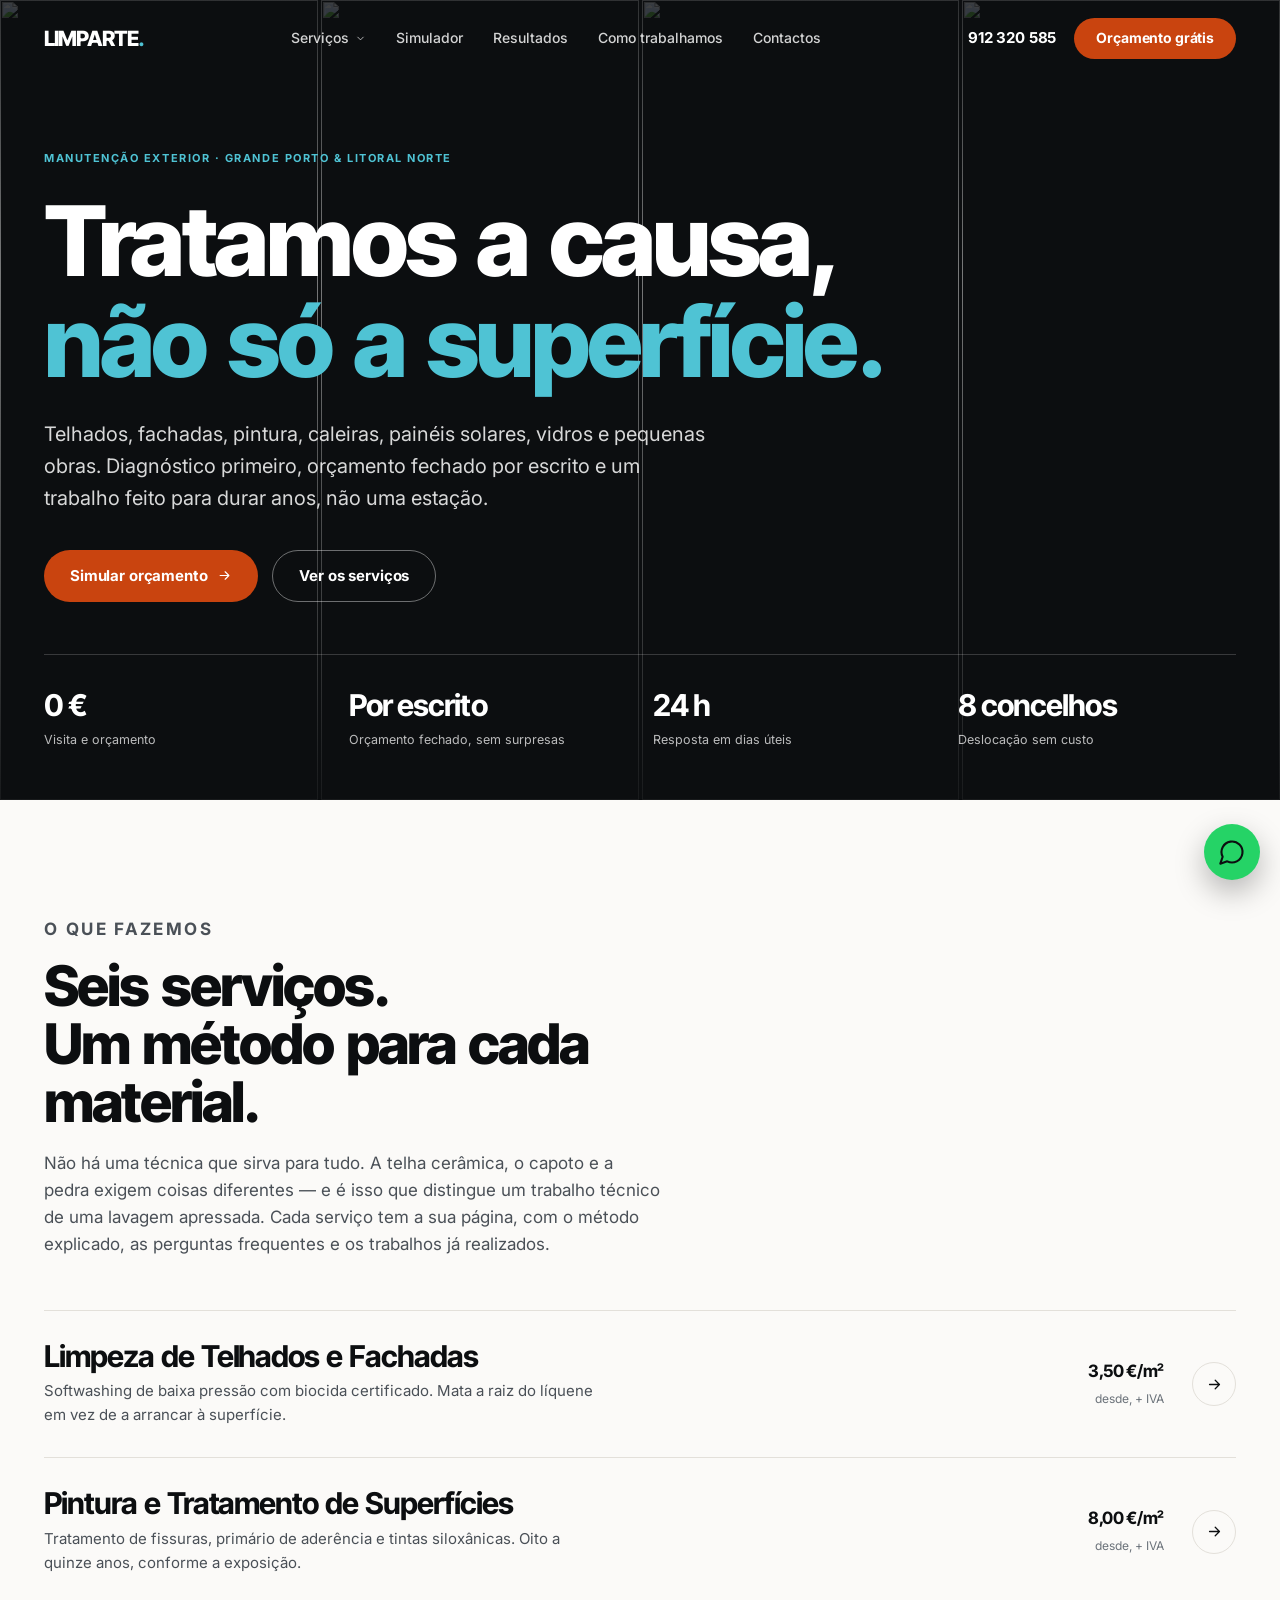
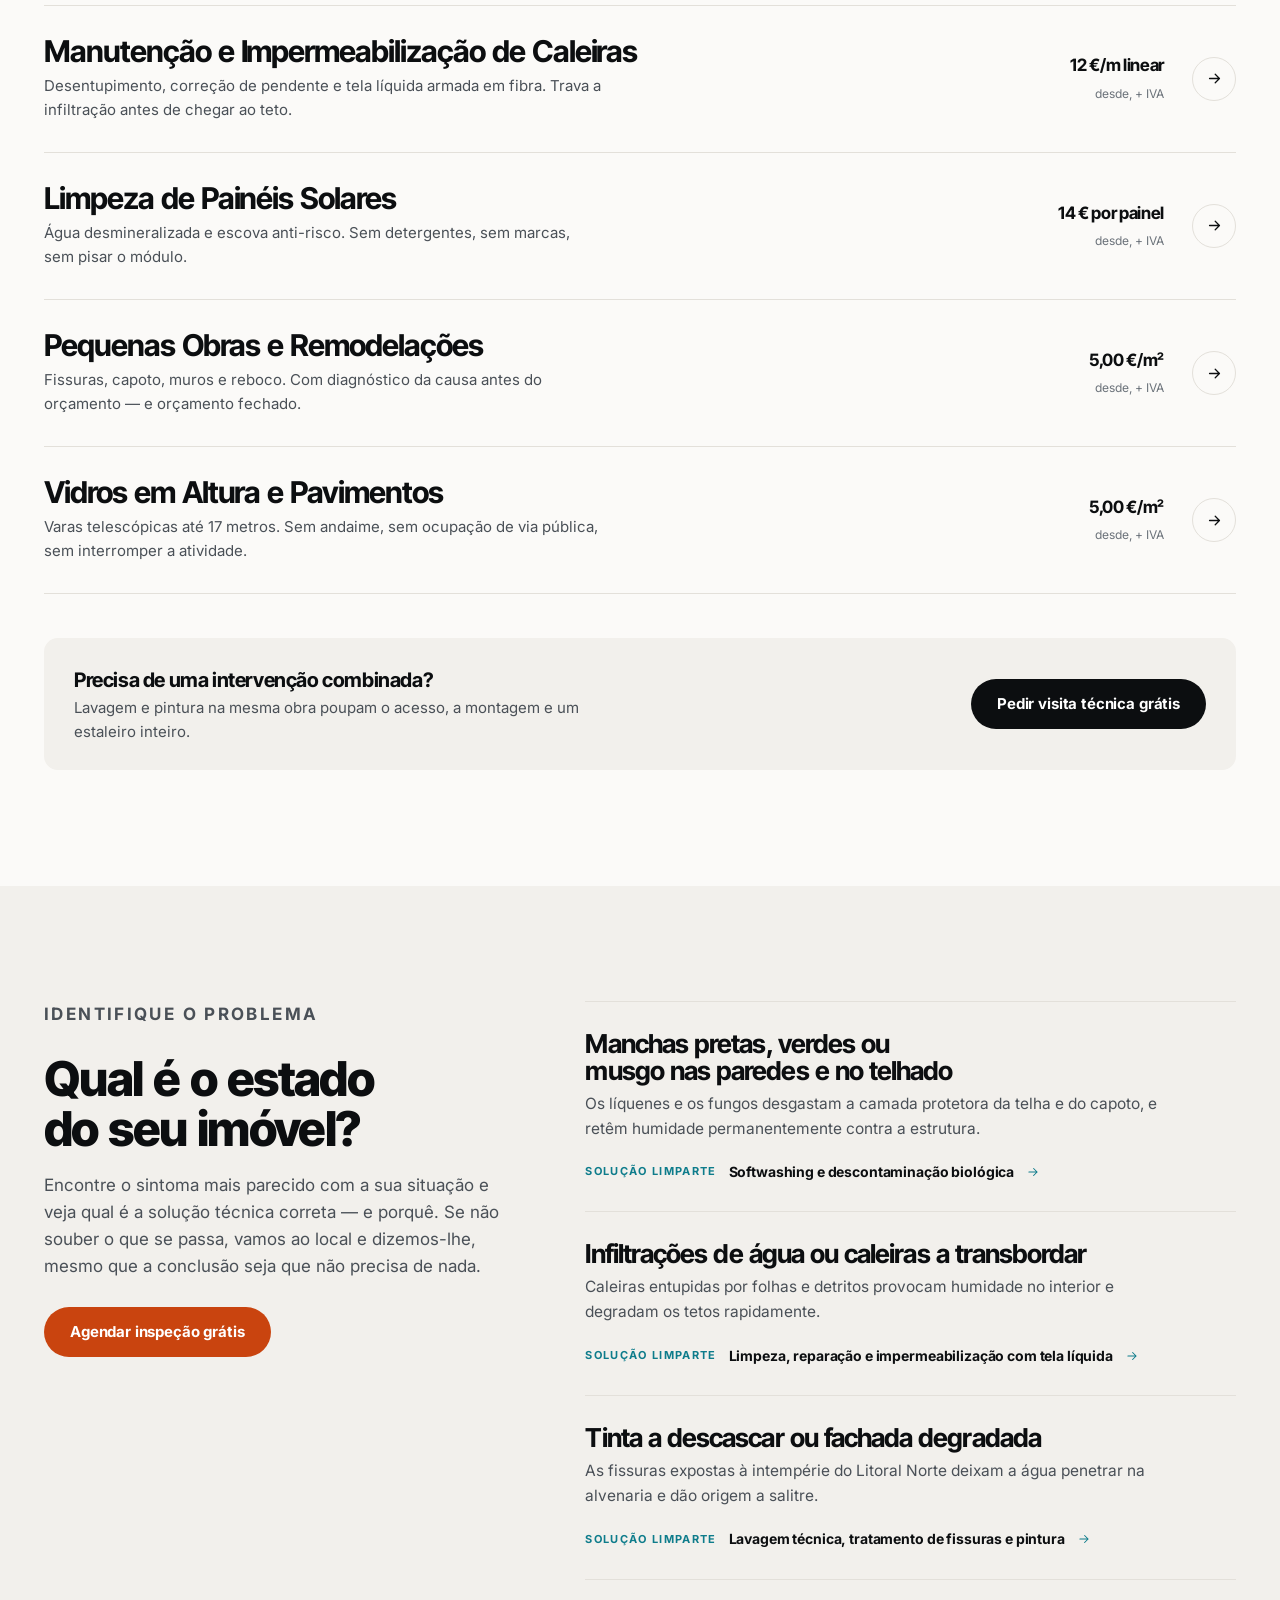
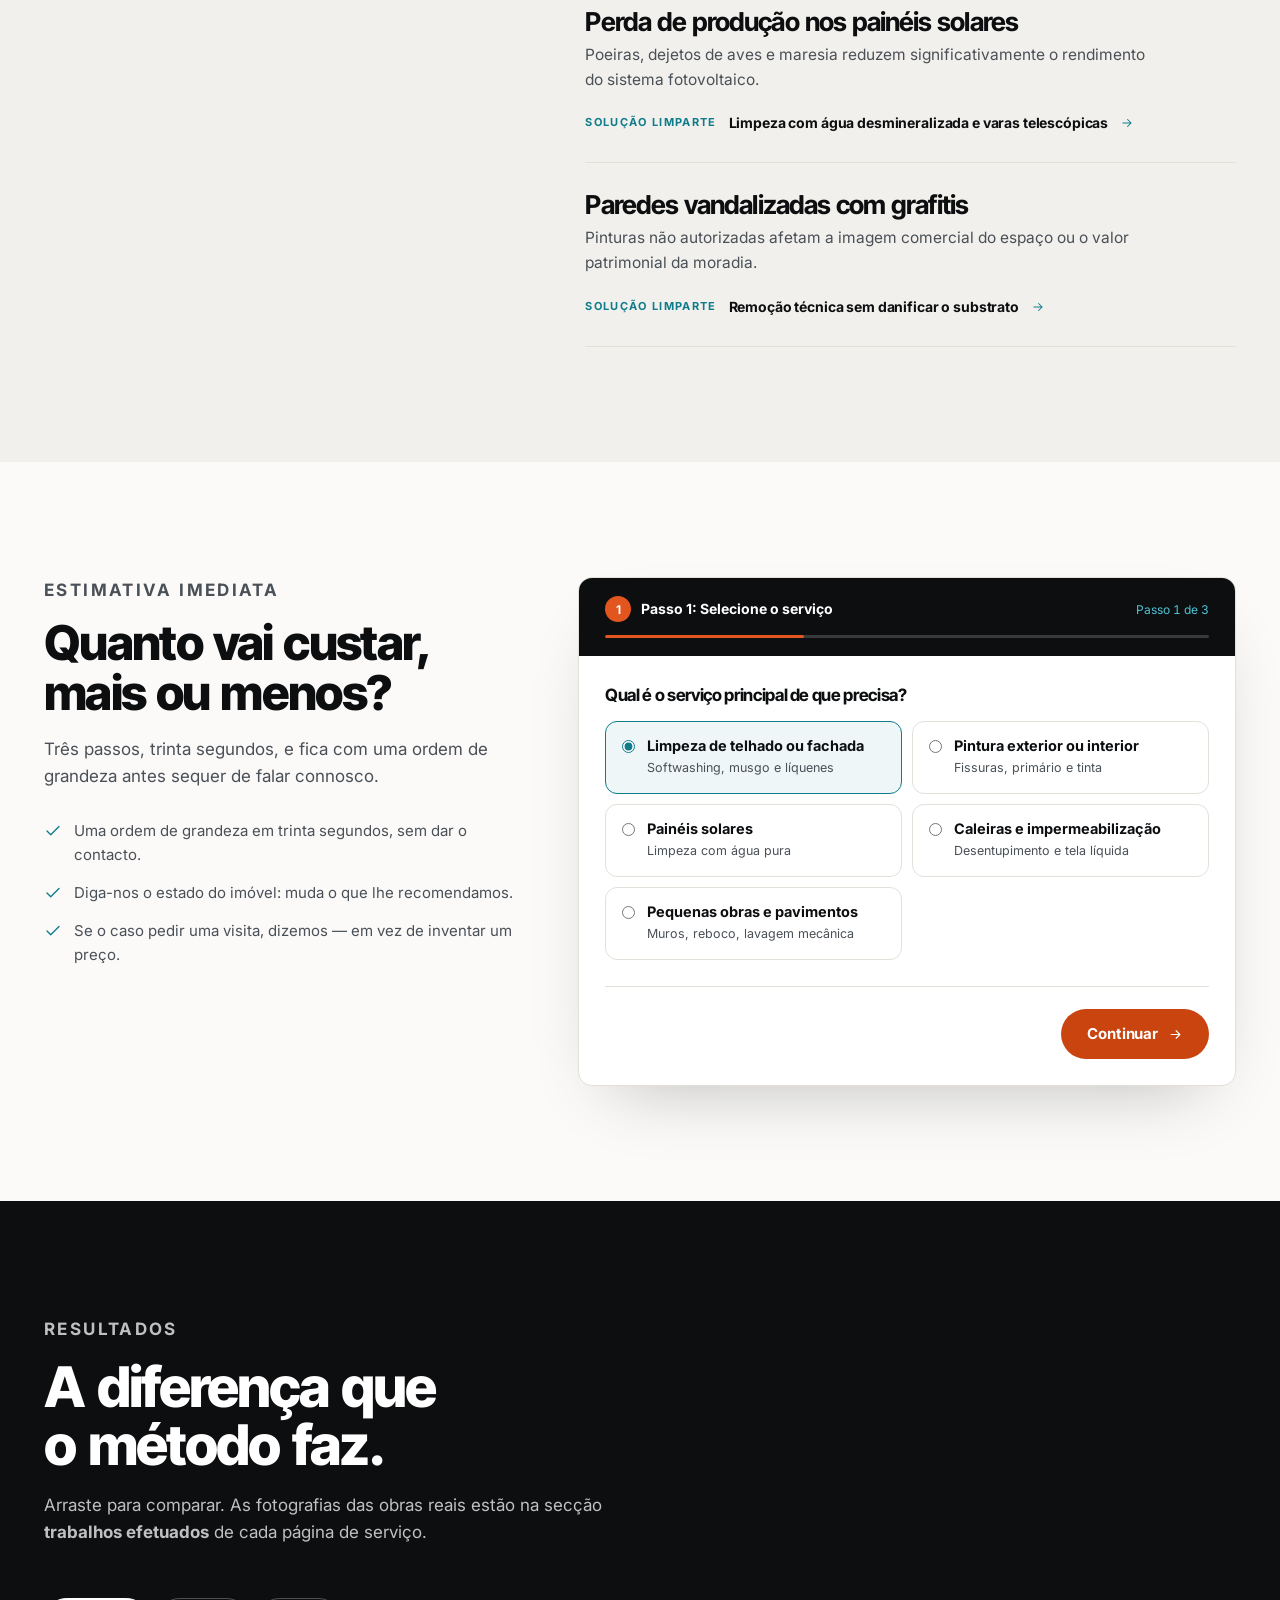
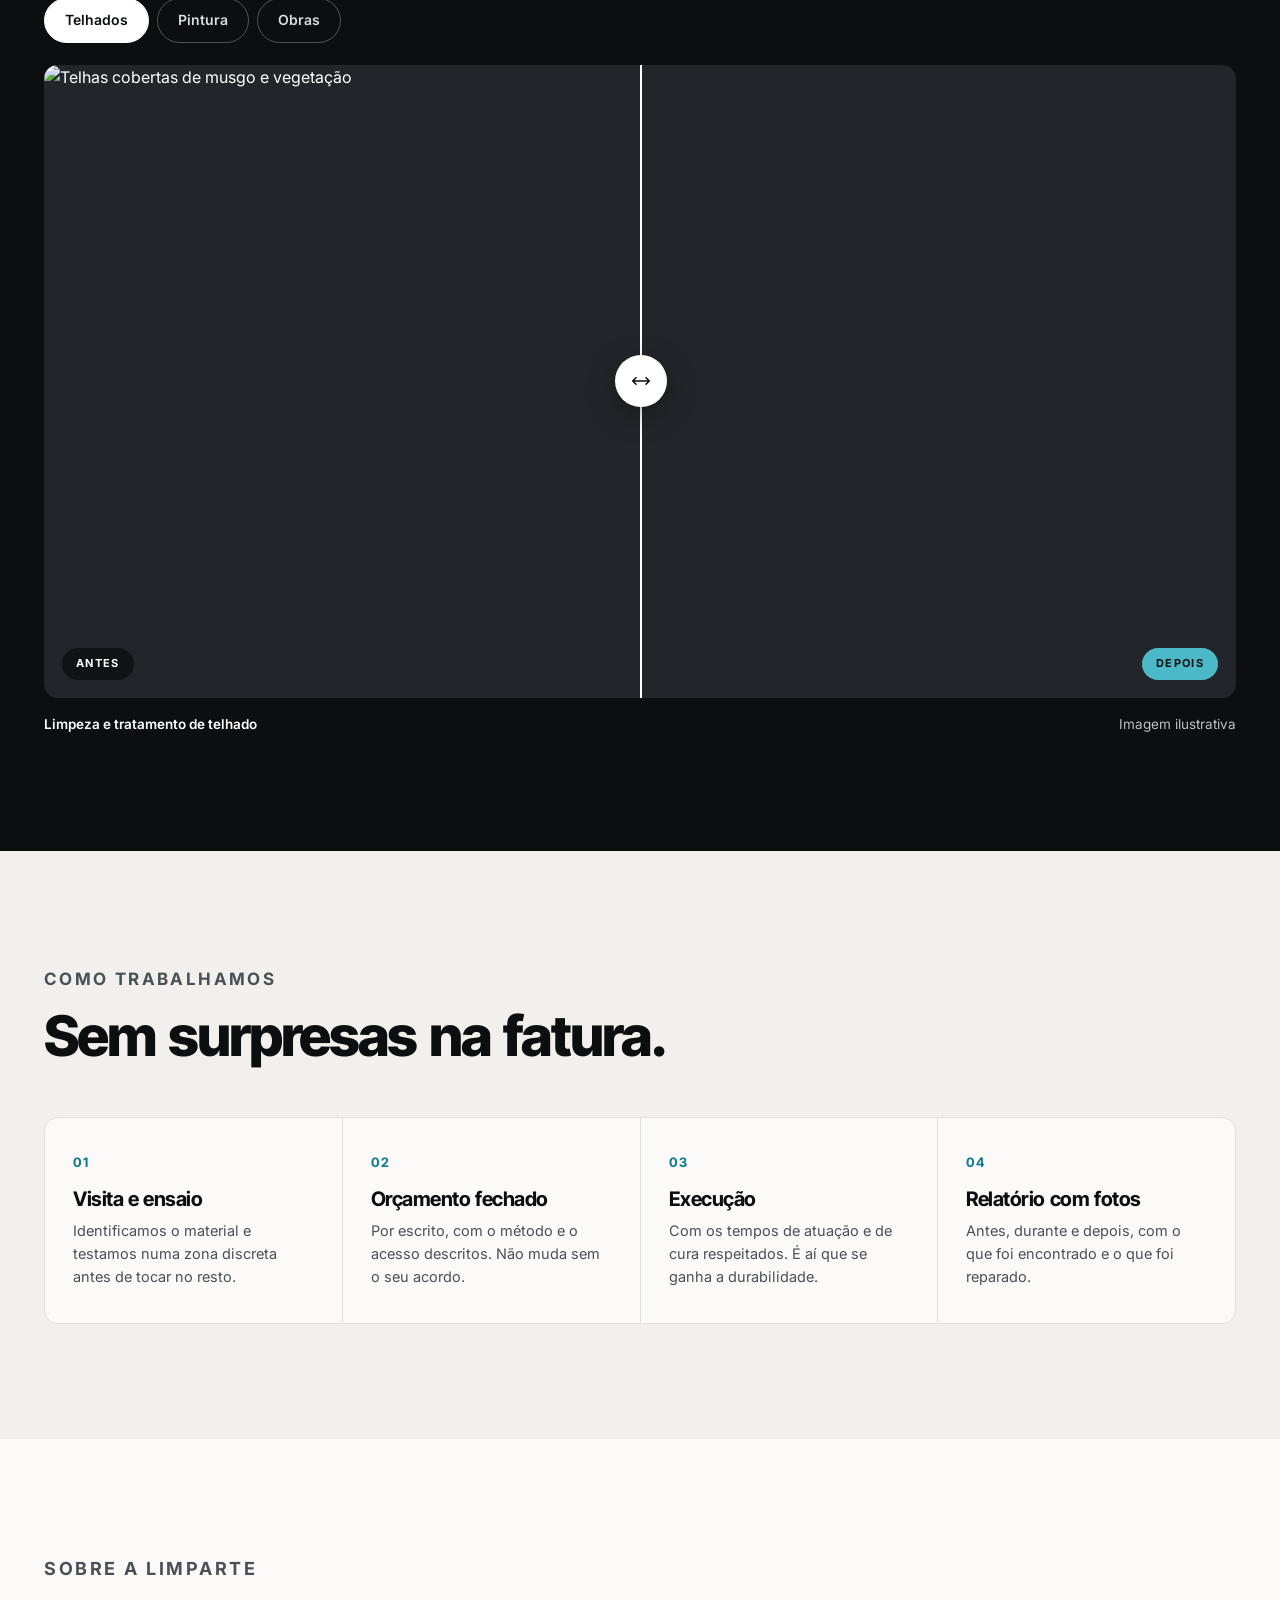
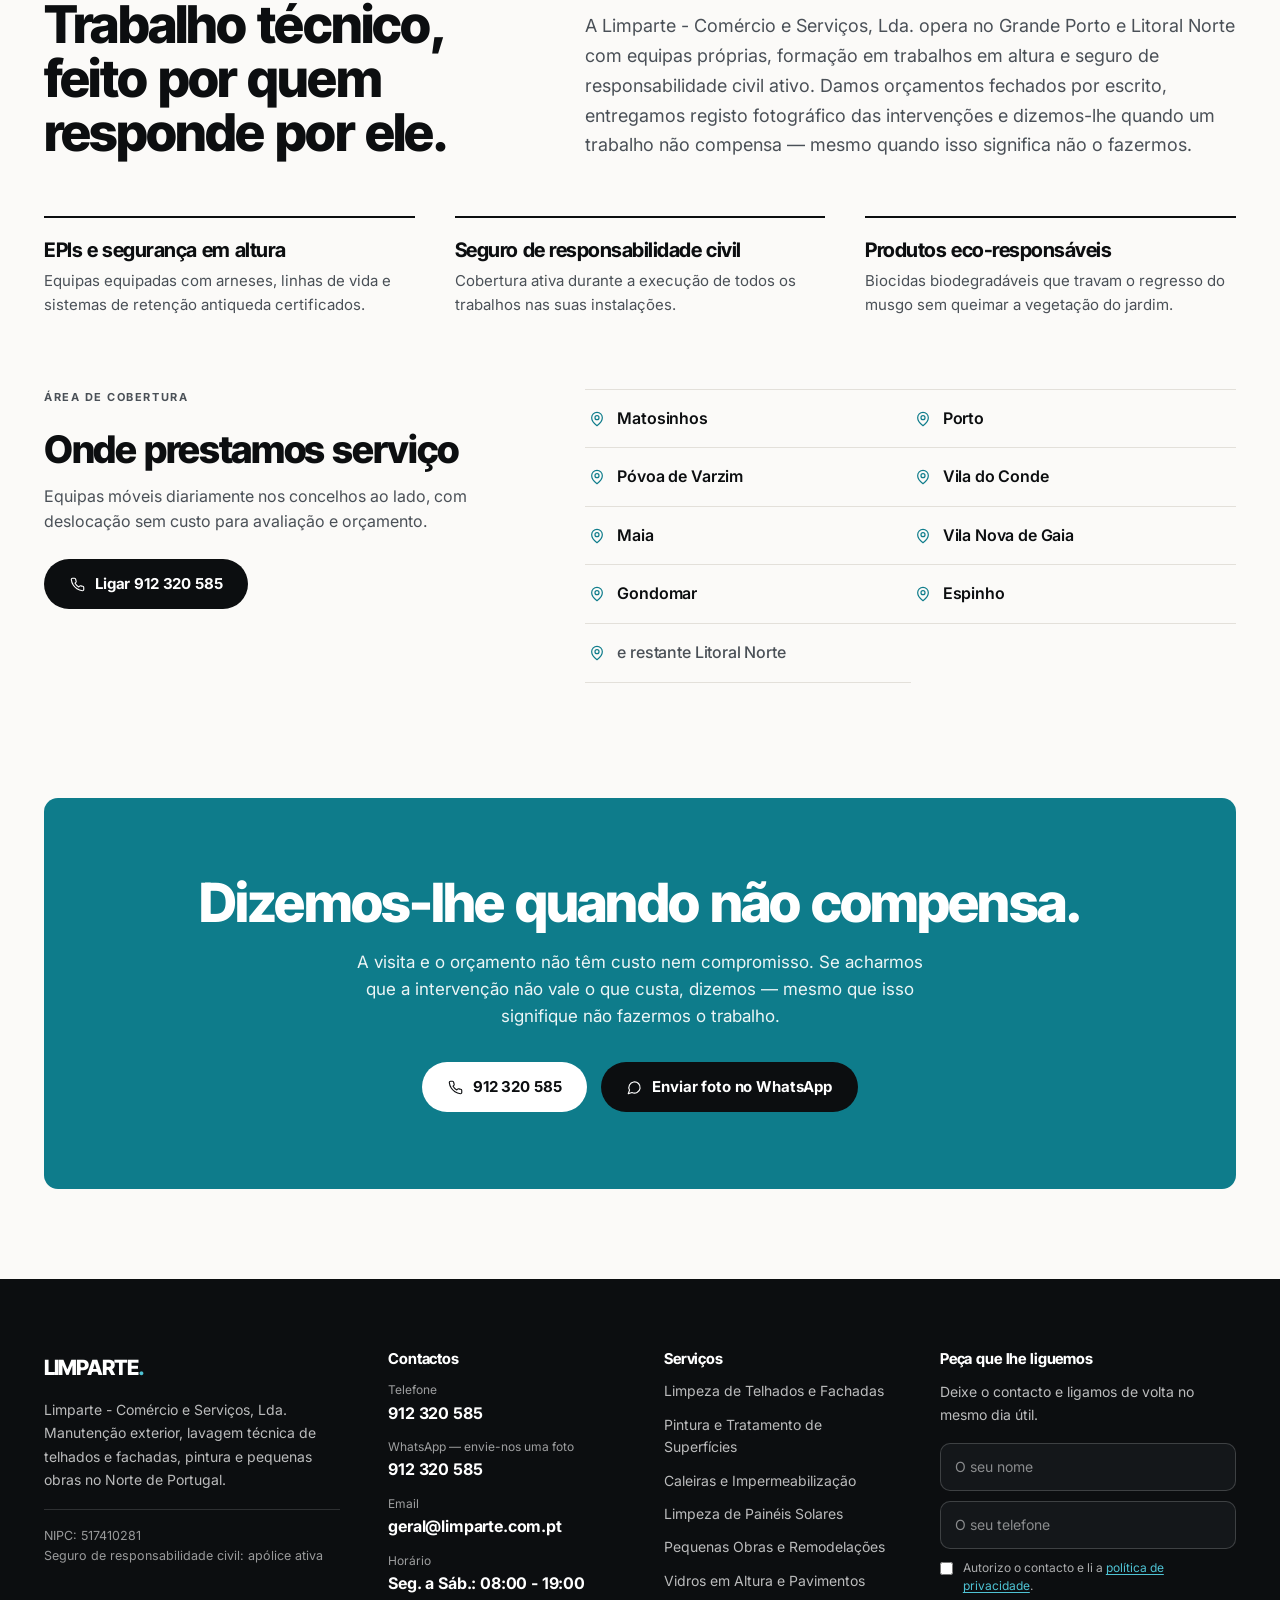
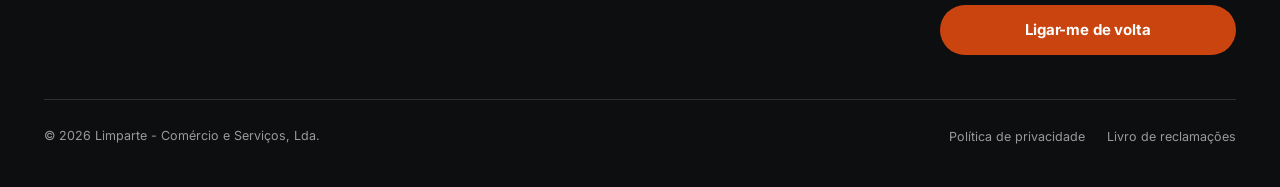
==== commit a7ec60d0: "Publicar site v2 (produção) com landing, fotografias reais e sitemap/robots Gerado pelo backoffice (" ====
--- a/index.html
+++ b/index.html
@@ -5,7 +5,8 @@
     <meta name="viewport" content="width=device-width, initial-scale=1.0">
     <title>Limparte | Limpeza Técnica de Telhados e Fachadas, Pintura e Manutenção</title>
     <meta name="description" content="Especialistas em limpeza de telhados, lavagem de fachadas, painéis solares, pintura exterior e pequenas obras no Grande Porto e Litoral Norte. Orçamentos 100% grátis.">
-    <meta name="robots" content="noindex, nofollow">
+    <meta name="robots" content="index, follow, max-image-preview:large">
+    <link rel="canonical" href="https://www.limparte.com.pt/index.html">
     <meta name="author" content="Limparte - Comércio e Serviços, Lda.">
     <meta name="geo.region" content="PT-13">
     <meta name="geo.placename" content="Porto">
@@ -707,8 +708,7 @@
                 </nav>
             </div>
 
-            <p class="previa">Pré-visualização do novo design — ainda não é o site publicado.
-                <a href="#demo">Ver com avaliações e trabalhos de exemplo</a></p>
+            
         </div>
     </footer>
 
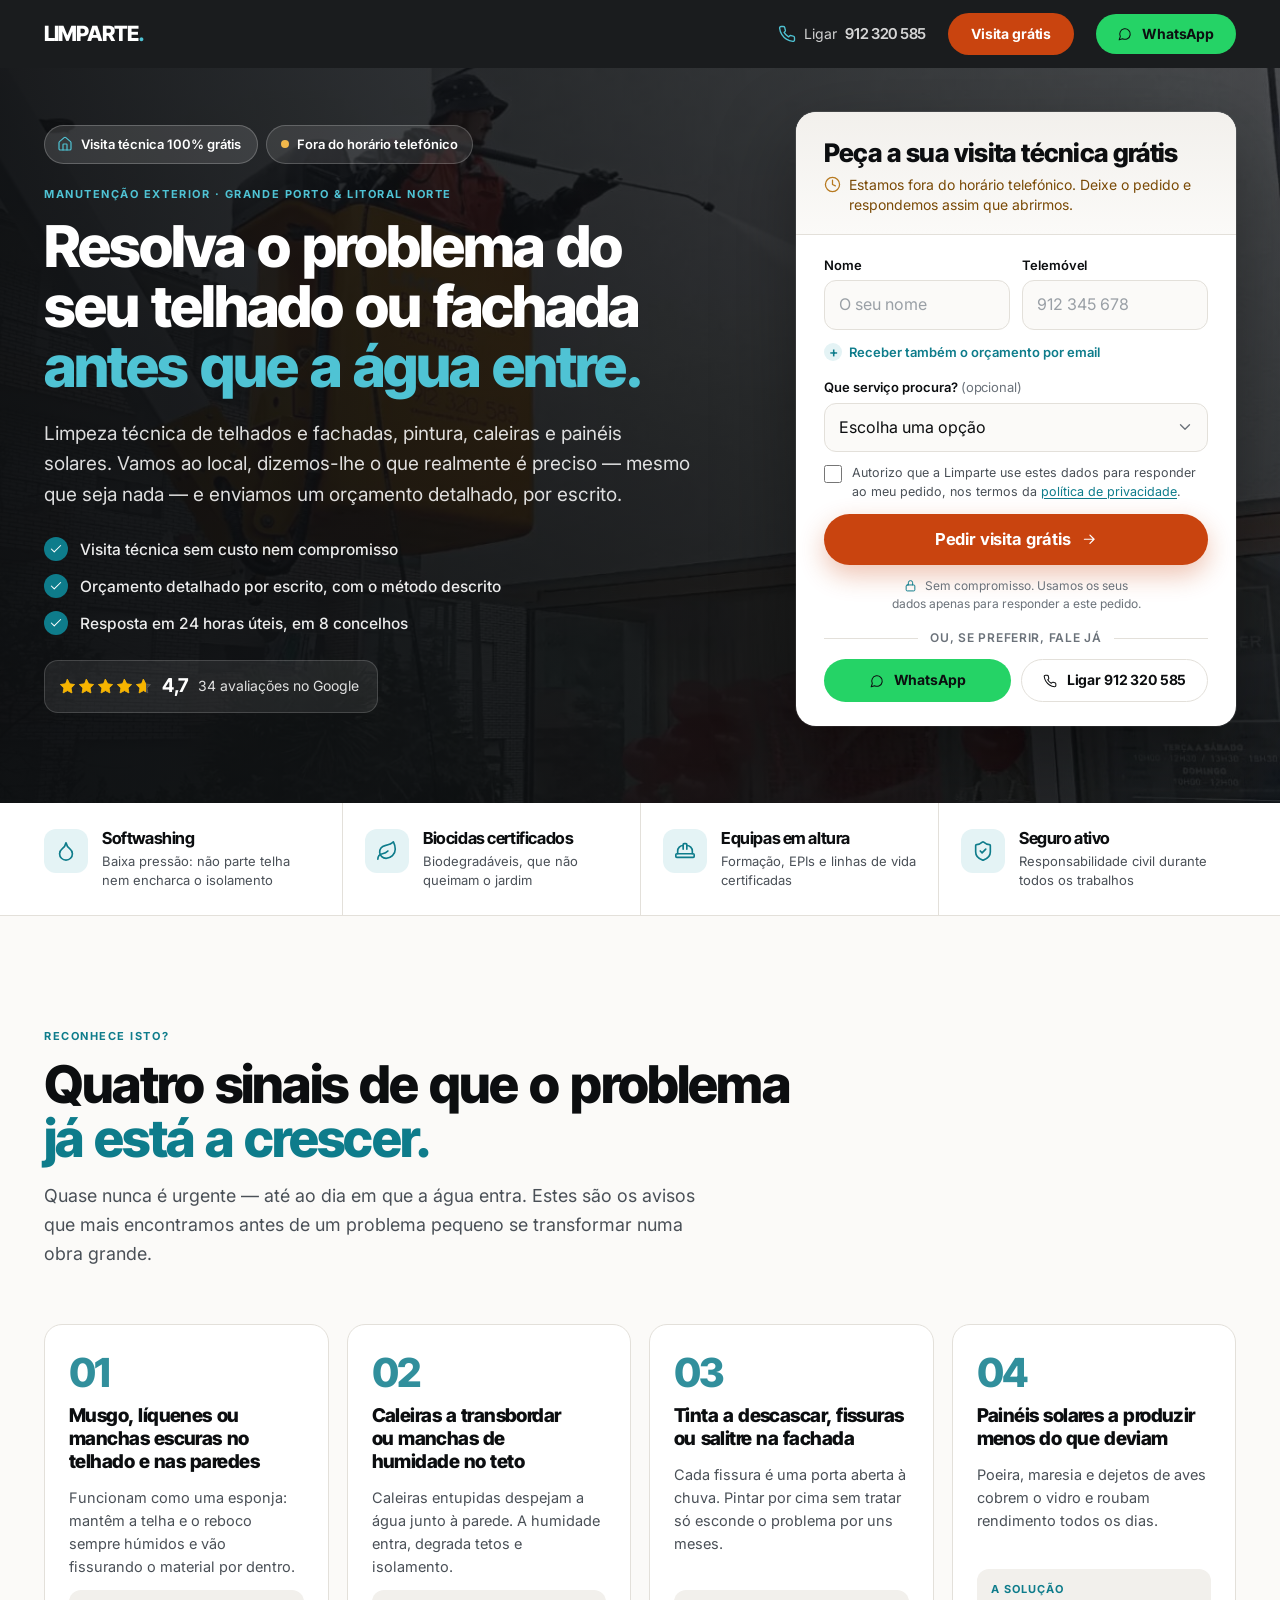
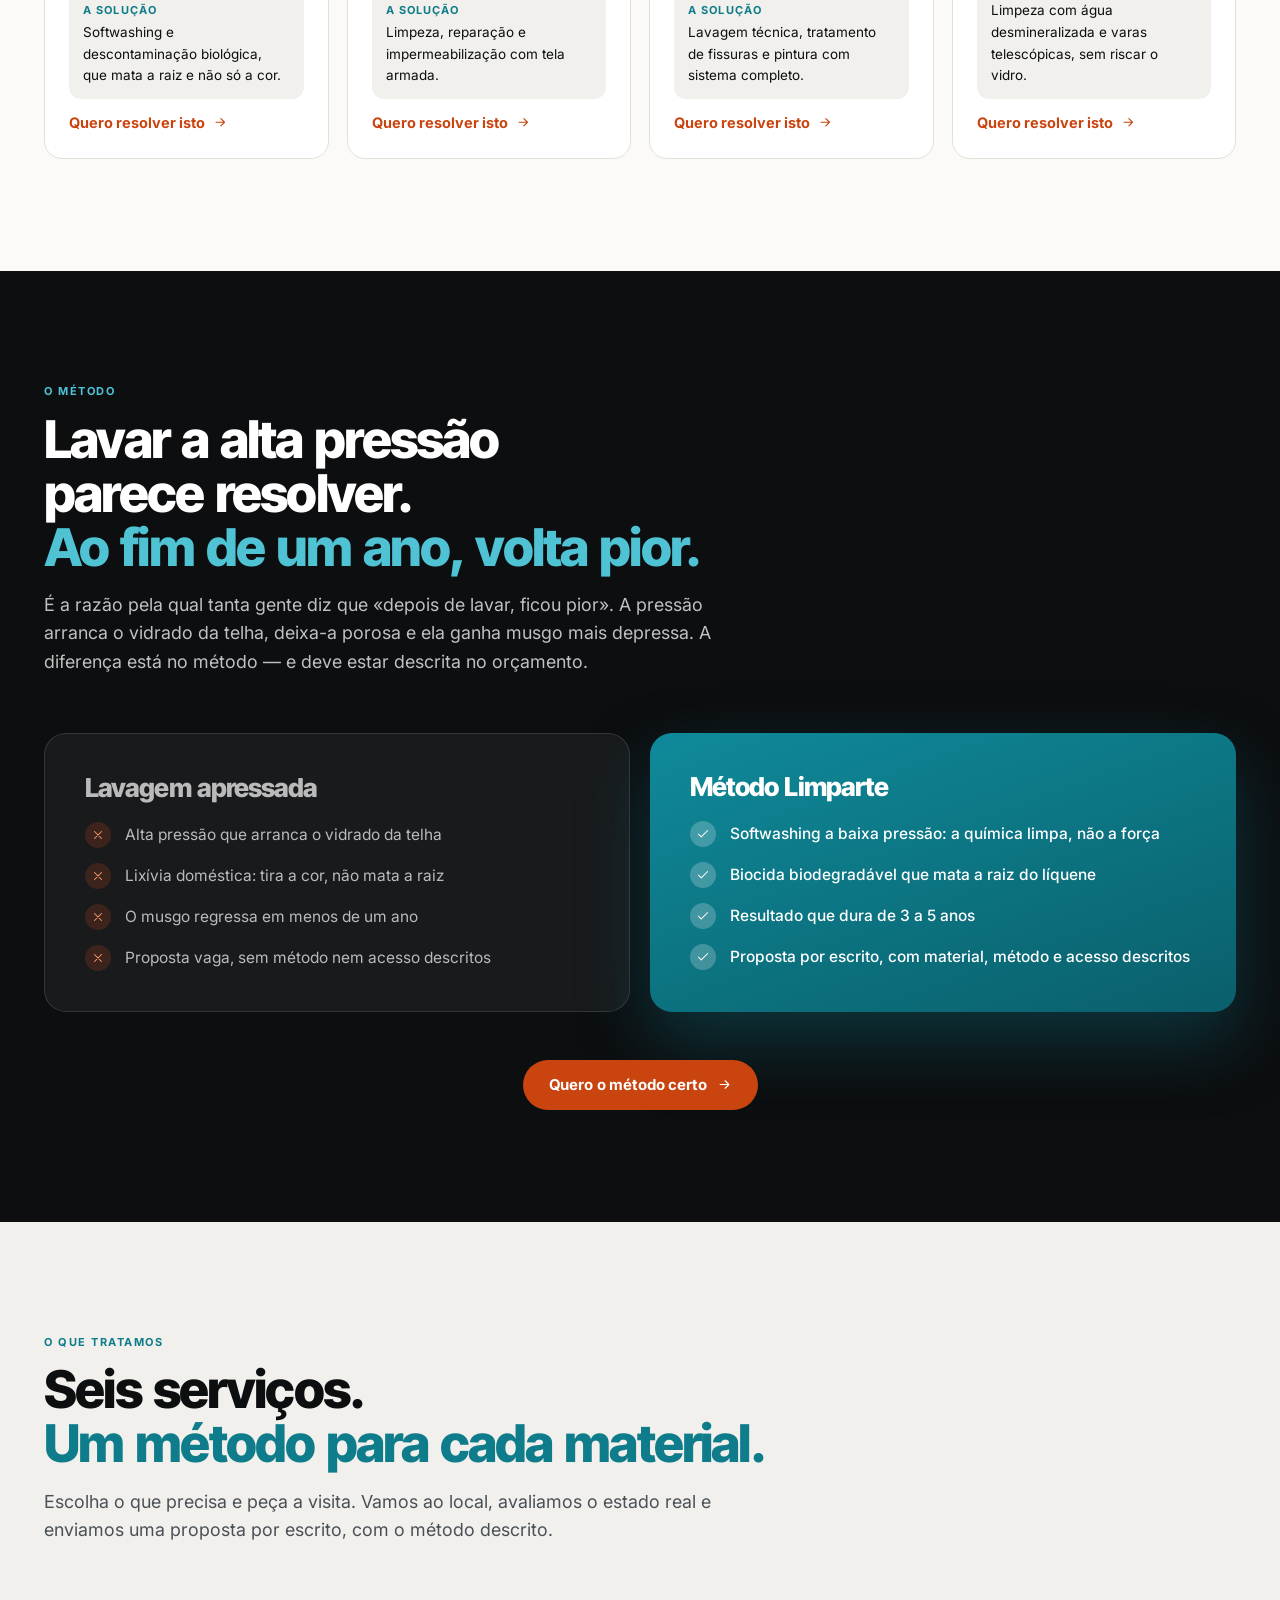
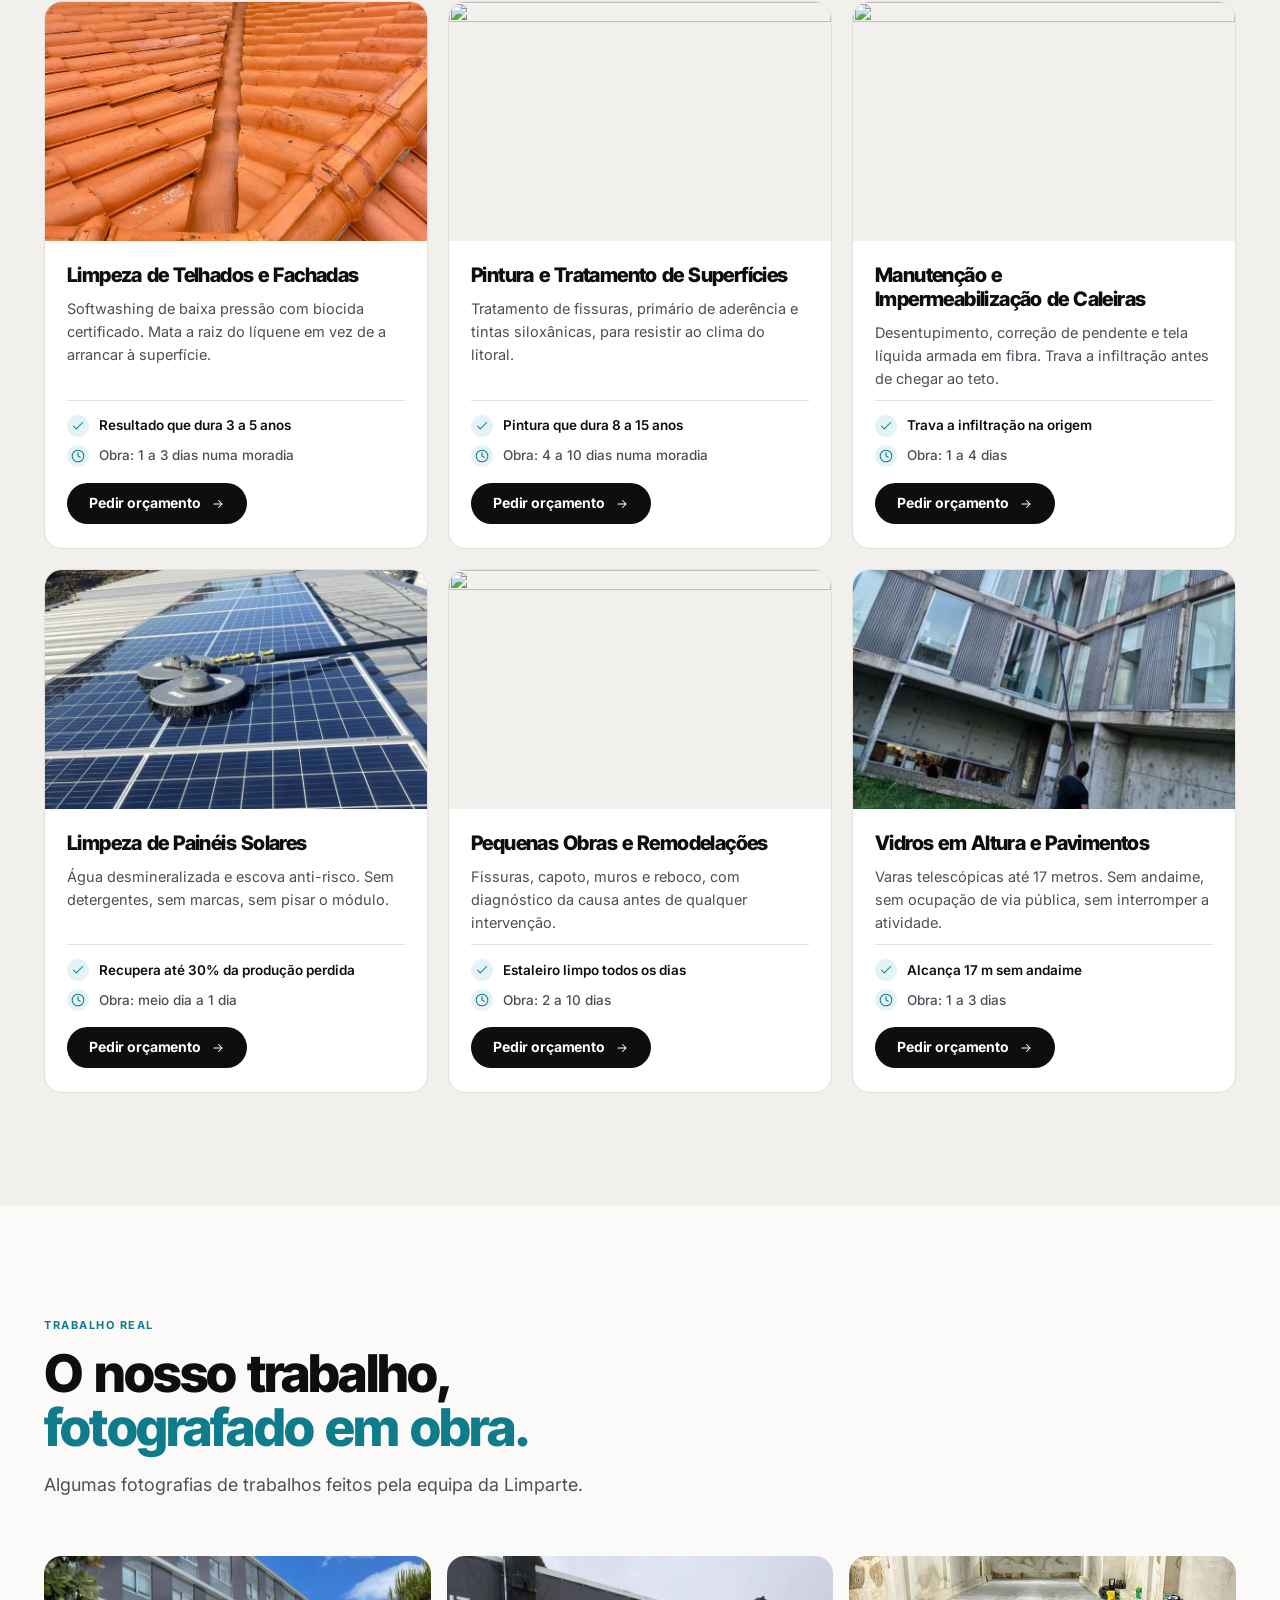
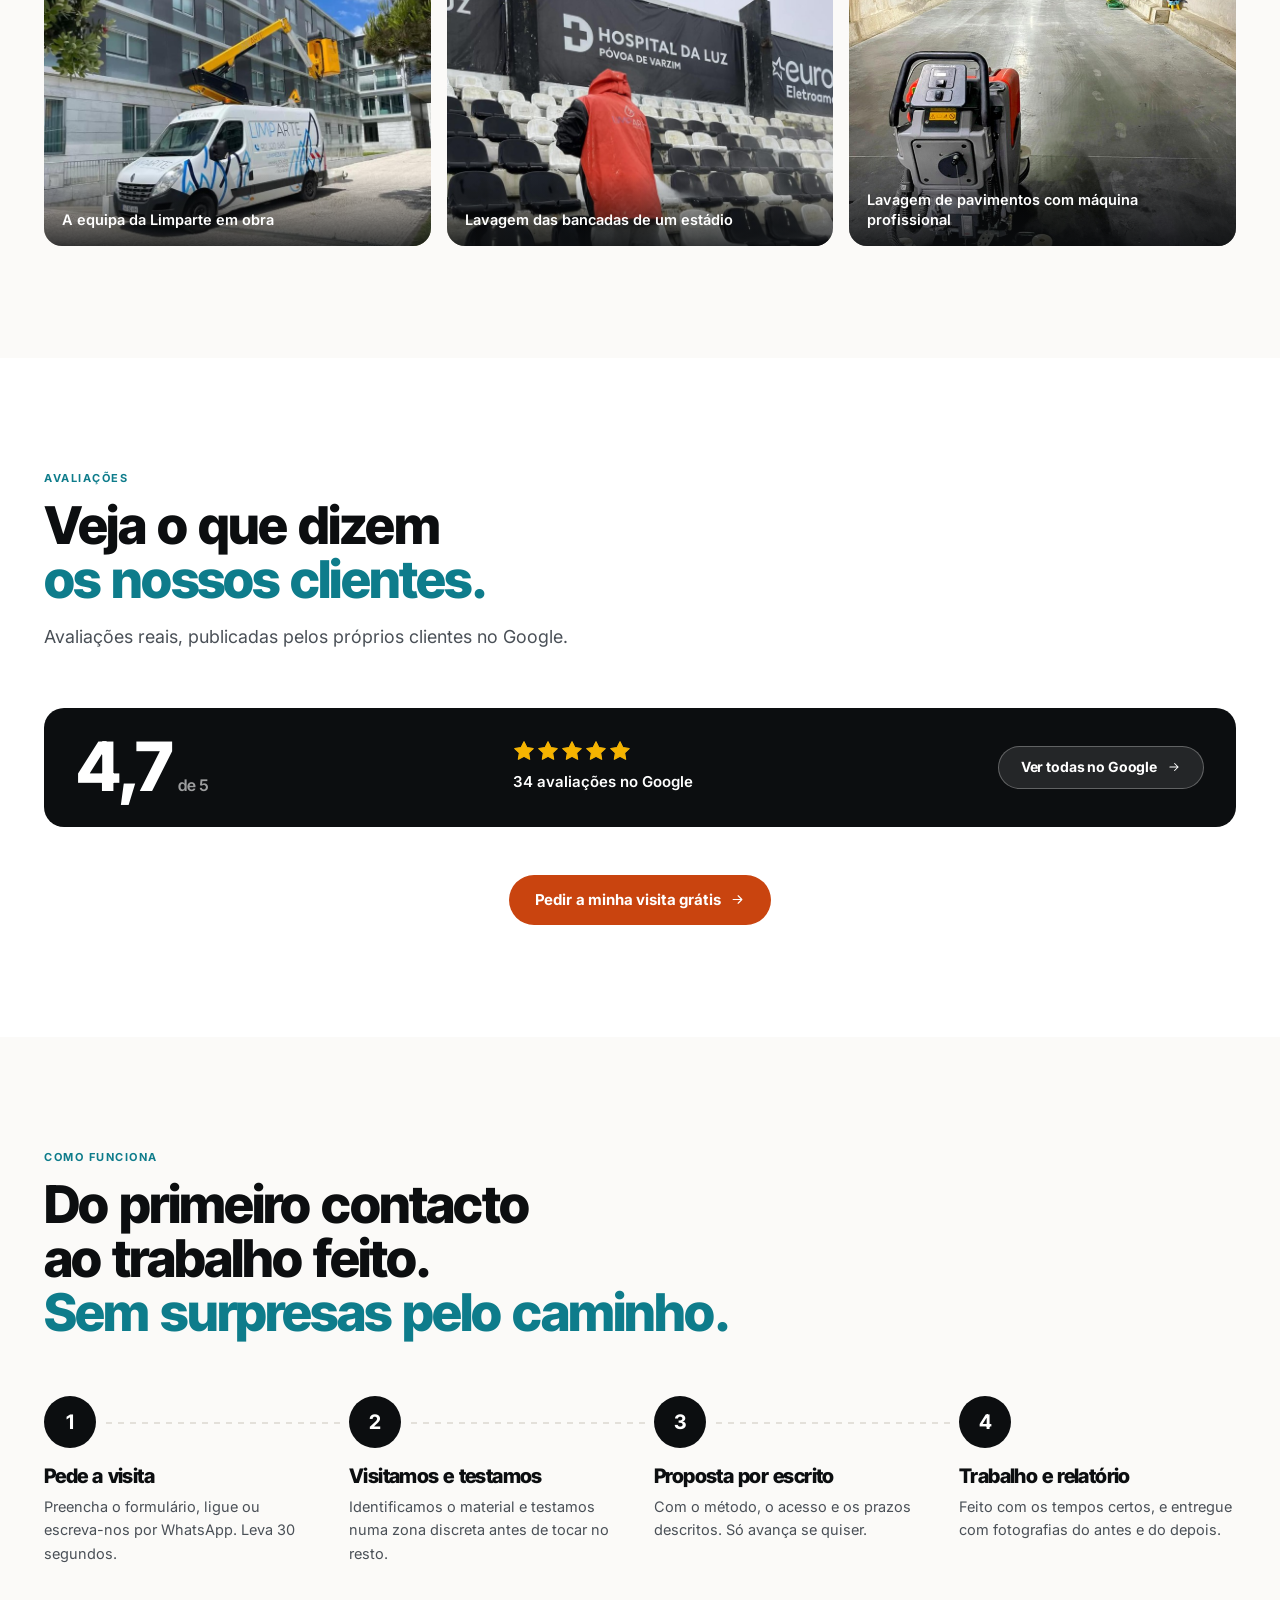
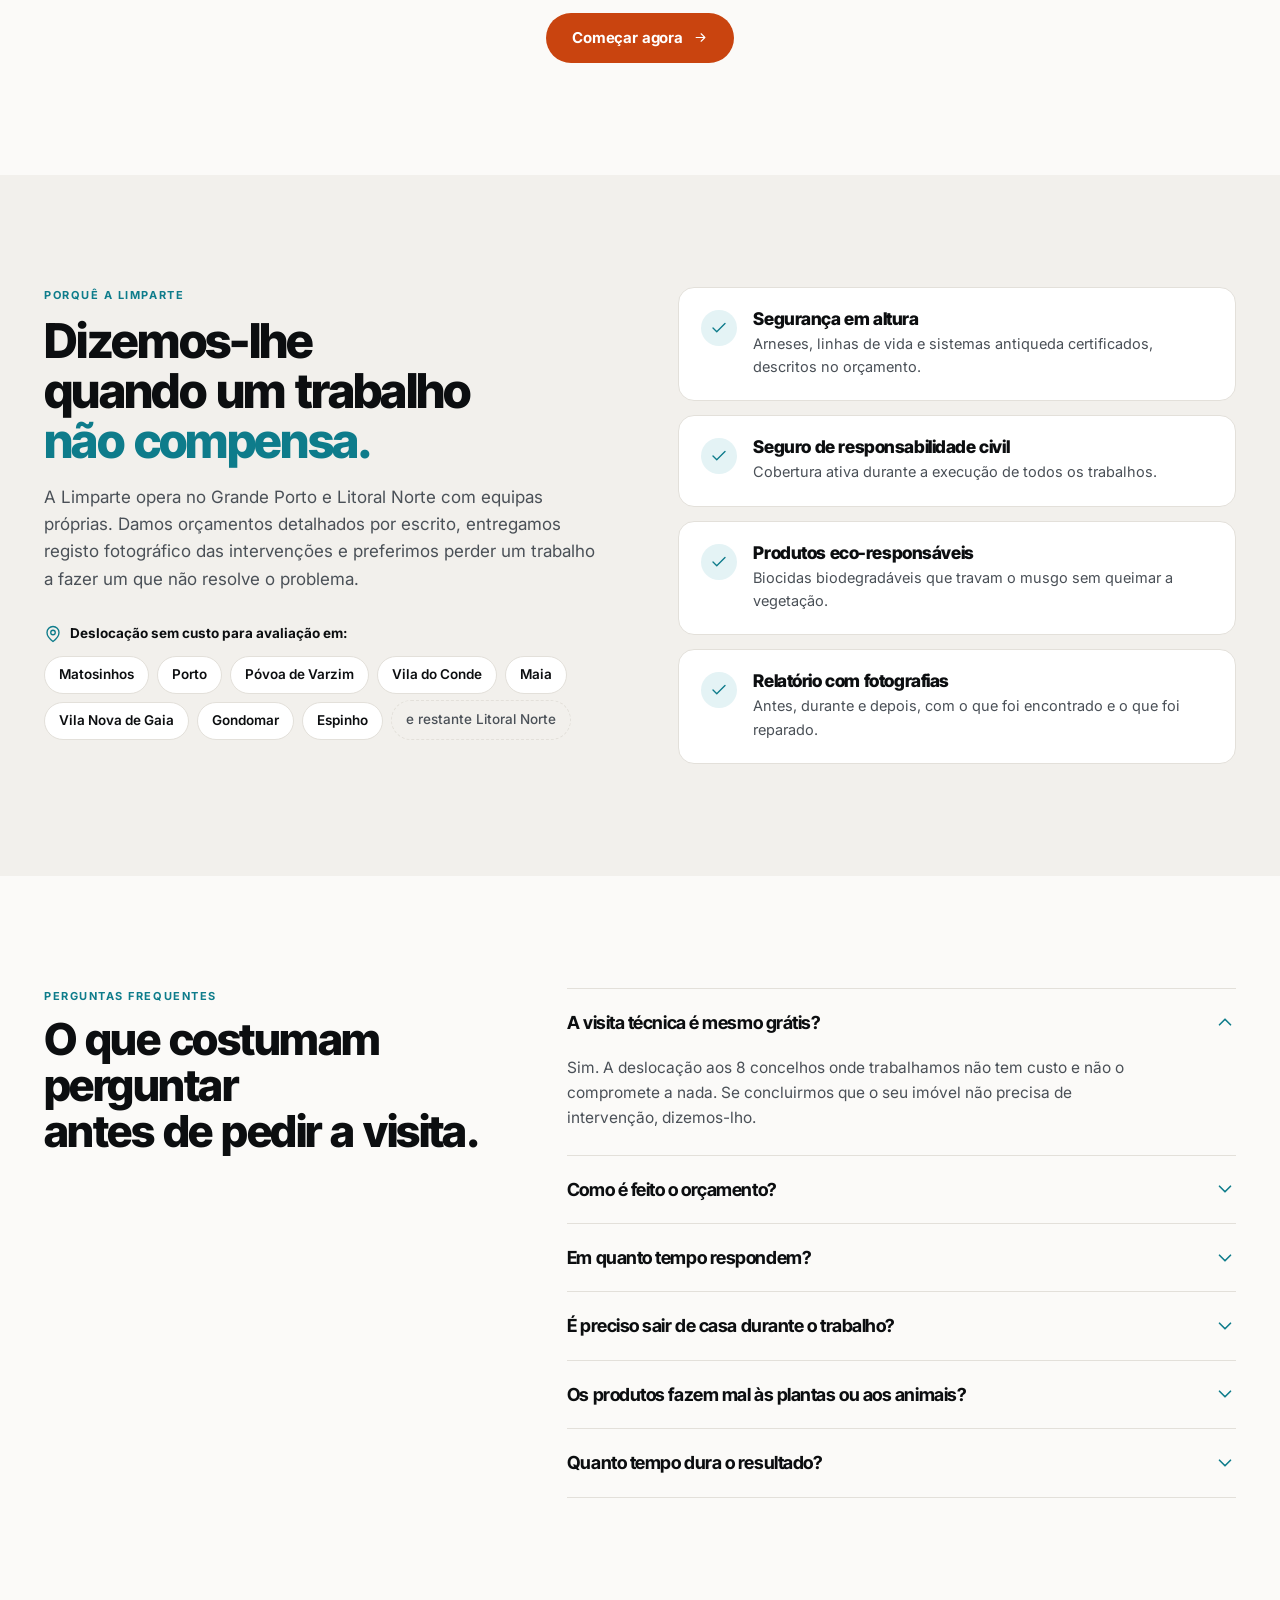
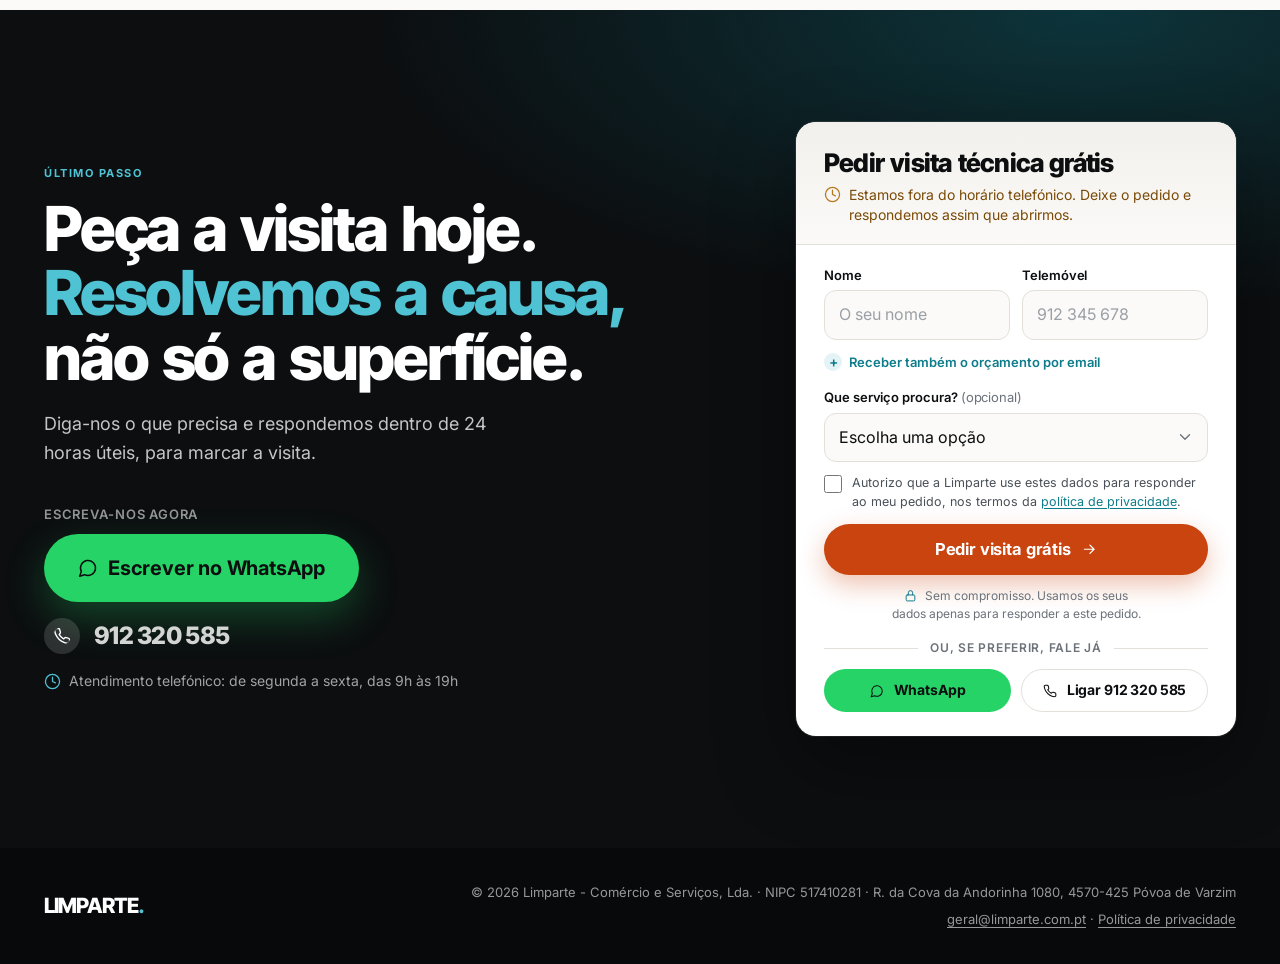
==== commit 1e82e677: "Landing na raiz, indexável; política reduzida; sitemap e robots Retirado o noindex da landing (decis" ====
--- a/index.html
+++ b/index.html
@@ -1,775 +1,503 @@
 <!DOCTYPE html>
-<html lang="pt">
+<html lang="pt-PT" data-modo="telefone">
 <head>
     <meta charset="UTF-8">
+    <script>(function(){var C={"a":540,"f":1140,"d":["seg","ter","qua","qui","sex"],"m":"auto"};
+function modo(){var q=/[?&]modo=(telefone|mensagem)\b/.exec(location.search);if(q)return q[1];if(C.m!=='auto')return C.m;
+var d,n;try{var o={};new Intl.DateTimeFormat('en-GB',{timeZone:'Europe/Lisbon',weekday:'short',hour:'2-digit',minute:'2-digit',hourCycle:'h23'}).formatToParts(new Date()).forEach(function(x){o[x.type]=x.value});
+d=({Mon:'seg',Tue:'ter',Wed:'qua',Thu:'qui',Fri:'sex',Sat:'sab',Sun:'dom'})[o.weekday];n=(+o.hour)*60+(+o.minute)}
+catch(e){var t=new Date();d=['dom','seg','ter','qua','qui','sex','sab'][t.getDay()];n=t.getHours()*60+t.getMinutes()}
+return(C.d.indexOf(d)>-1&&n>=C.a&&n<C.f)?'telefone':'mensagem'}
+window.limparteModo=modo;document.documentElement.setAttribute('data-modo',modo())})();</script>
     <meta name="viewport" content="width=device-width, initial-scale=1.0">
-    <title>Limparte | Limpeza Técnica de Telhados e Fachadas, Pintura e Manutenção</title>
-    <meta name="description" content="Especialistas em limpeza de telhados, lavagem de fachadas, painéis solares, pintura exterior e pequenas obras no Grande Porto e Litoral Norte. Orçamentos 100% grátis.">
+    <title>Visita técnica grátis | Telhados, Fachadas e Pintura no Grande Porto | Limparte</title>
+    <meta name="description" content="Peça a sua visita técnica gratuita: limpeza de telhados e fachadas, pintura, caleiras e painéis solares no Grande Porto e Litoral Norte. Orçamento por escrito.">
     <meta name="robots" content="index, follow, max-image-preview:large">
-    <link rel="canonical" href="https://www.limparte.com.pt/index.html">
+    <link rel="canonical" href="https://limparte.com.pt/">
+    <meta property="og:url" content="https://limparte.com.pt/">
     <meta name="author" content="Limparte - Comércio e Serviços, Lda.">
-    <meta name="geo.region" content="PT-13">
-    <meta name="geo.placename" content="Porto">
-
     <meta property="og:type" content="website">
     <meta property="og:locale" content="pt_PT">
     <meta property="og:site_name" content="Limparte">
-    <meta property="og:title" content="Limparte | Limpeza Técnica de Telhados e Fachadas, Pintura e Manutenção">
-    <meta property="og:description" content="Especialistas em limpeza de telhados, lavagem de fachadas, painéis solares, pintura exterior e pequenas obras no Grande Porto e Litoral Norte. Orçamentos 100% grátis.">
-    <meta property="og:url" content="https://www.limparte.com.pt/index.html">
+    <meta property="og:title" content="Visita técnica grátis | Telhados, Fachadas e Pintura no Grande Porto | Limparte">
+    <meta property="og:description" content="Peça a sua visita técnica gratuita: limpeza de telhados e fachadas, pintura, caleiras e painéis solares no Grande Porto e Litoral Norte. Orçamento por escrito.">
     <meta property="og:image" content="https://images.unsplash.com/photo-1635424710928-0544e8512eae?auto=format&fit=crop&q=75&w=1200">
     <meta name="twitter:card" content="summary_large_image">
-    <meta name="twitter:title" content="Limparte | Limpeza Técnica de Telhados e Fachadas, Pintura e Manutenção">
-    <meta name="twitter:description" content="Especialistas em limpeza de telhados, lavagem de fachadas, painéis solares, pintura exterior e pequenas obras no Grande Porto e Litoral Norte. Orçamentos 100% grátis.">
-    <meta name="twitter:image" content="https://images.unsplash.com/photo-1635424710928-0544e8512eae?auto=format&fit=crop&q=75&w=1200">
-
     <link rel="icon" href="assets/favicon.svg" type="image/svg+xml">
     <meta name="theme-color" content="#0C0E10">
-
     <link rel="preconnect" href="https://fonts.googleapis.com">
     <link rel="preconnect" href="https://fonts.gstatic.com" crossorigin>
     <link rel="preconnect" href="https://images.unsplash.com" crossorigin>
     <link href="https://fonts.googleapis.com/css2?family=Inter+Tight:wght@500;600;700;800&family=Inter:wght@400;500;600;700&display=swap" rel="stylesheet">
     <link rel="stylesheet" href="assets/css/site.css">
-    <script type="application/ld+json">
-    {
-        "@context": "https://schema.org",
-        "@type": "HomeAndConstructionBusiness",
-        "@id": "https://www.limparte.com.pt/#empresa",
-        "name": "Limparte - Comércio e Serviços, Lda.",
-        "alternateName": "Limparte",
-        "description": "Limpeza técnica de telhados e fachadas, pintura exterior, impermeabilização de caleiras, limpeza de painéis solares e pequenas obras no Grande Porto e Litoral Norte.",
-        "url": "https://www.limparte.com.pt",
-        "telephone": "+351912320585",
-        "email": "geral@limparte.com.pt",
-        "image": "https://images.unsplash.com/photo-1635424710928-0544e8512eae?auto=format&fit=crop&q=75&w=1200",
-        "priceRange": "€€",
-        "address": {
-            "@type": "PostalAddress",
-            "addressRegion": "Porto",
-            "addressCountry": "PT"
-        },
-        "areaServed": [
-            {
-                "@type": "City",
-                "name": "Matosinhos"
-            },
-            {
-                "@type": "City",
-                "name": "Porto"
-            },
-            {
-                "@type": "City",
-                "name": "Póvoa de Varzim"
-            },
-            {
-                "@type": "City",
-                "name": "Vila do Conde"
-            },
-            {
-                "@type": "City",
-                "name": "Maia"
-            },
-            {
-                "@type": "City",
-                "name": "Vila Nova de Gaia"
-            },
-            {
-                "@type": "City",
-                "name": "Gondomar"
-            },
-            {
-                "@type": "City",
-                "name": "Espinho"
-            }
-        ],
-        "openingHoursSpecification": [
-            {
-                "@type": "OpeningHoursSpecification",
-                "dayOfWeek": [
-                    "Monday",
-                    "Tuesday",
-                    "Wednesday",
-                    "Thursday",
-                    "Friday",
-                    "Saturday"
-                ],
-                "opens": "08:00",
-                "closes": "19:00"
-            }
-        ],
-        "hasOfferCatalog": {
-            "@type": "OfferCatalog",
-            "name": "Serviços Limparte",
-            "itemListElement": [
-                {
-                    "@type": "Offer",
-                    "itemOffered": {
-                        "@type": "Service",
-                        "name": "Limpeza de Telhados e Fachadas",
-                        "url": "https://www.limparte.com.pt/servicos/limpeza-telhados-fachadas.html"
-                    }
-                },
-                {
-                    "@type": "Offer",
-                    "itemOffered": {
-                        "@type": "Service",
-                        "name": "Pintura e Tratamento de Superfícies",
-                        "url": "https://www.limparte.com.pt/servicos/pintura-tratamento-superficies.html"
-                    }
-                },
-                {
-                    "@type": "Offer",
-                    "itemOffered": {
-                        "@type": "Service",
-                        "name": "Manutenção e Impermeabilização de Caleiras",
-                        "url": "https://www.limparte.com.pt/servicos/caleiras-impermeabilizacao.html"
-                    }
-                },
-                {
-                    "@type": "Offer",
-                    "itemOffered": {
-                        "@type": "Service",
-                        "name": "Limpeza de Painéis Solares",
-                        "url": "https://www.limparte.com.pt/servicos/limpeza-paineis-solares.html"
-                    }
-                },
-                {
-                    "@type": "Offer",
-                    "itemOffered": {
-                        "@type": "Service",
-                        "name": "Pequenas Obras e Remodelações",
-                        "url": "https://www.limparte.com.pt/servicos/pequenas-obras-remodelacoes.html"
-                    }
-                },
-                {
-                    "@type": "Offer",
-                    "itemOffered": {
-                        "@type": "Service",
-                        "name": "Vidros em Altura e Pavimentos",
-                        "url": "https://www.limparte.com.pt/servicos/vidros-altura-pavimentos.html"
-                    }
-                }
-            ]
-        }
-    }
-    </script>
+    <link rel="stylesheet" href="assets/css/landing.css">
 </head>
-<body>
+<body class="lp">
     <svg xmlns="http://www.w3.org/2000/svg" width="0" height="0" style="position:absolute" aria-hidden="true" focusable="false"><defs><symbol id="i-seta" viewBox="0 0 24 24" fill="none" stroke="currentColor" stroke-width="1.8" stroke-linecap="round" stroke-linejoin="round"><path d="M5 12h14M13 6l6 6-6 6"/></symbol><symbol id="i-baixo" viewBox="0 0 24 24" fill="none" stroke="currentColor" stroke-width="1.8" stroke-linecap="round" stroke-linejoin="round"><path d="m6 9 6 6 6-6"/></symbol><symbol id="i-direita" viewBox="0 0 24 24" fill="none" stroke="currentColor" stroke-width="1.8" stroke-linecap="round" stroke-linejoin="round"><path d="m9 6 6 6-6 6"/></symbol><symbol id="i-visto" viewBox="0 0 24 24" fill="none" stroke="currentColor" stroke-width="1.8" stroke-linecap="round" stroke-linejoin="round"><path d="M20 6 9 17l-5-5"/></symbol><symbol id="i-fechar" viewBox="0 0 24 24" fill="none" stroke="currentColor" stroke-width="1.8" stroke-linecap="round" stroke-linejoin="round"><path d="M18 6 6 18M6 6l12 12"/></symbol><symbol id="i-menu" viewBox="0 0 24 24" fill="none" stroke="currentColor" stroke-width="1.8" stroke-linecap="round" stroke-linejoin="round"><path d="M4 7h16M4 12h16M4 17h16"/></symbol><symbol id="i-telefone" viewBox="0 0 24 24" fill="none" stroke="currentColor" stroke-width="1.8" stroke-linecap="round" stroke-linejoin="round"><path d="M22 16.92v3a2 2 0 0 1-2.18 2 19.79 19.79 0 0 1-8.63-3.07 19.5 19.5 0 0 1-6-6 19.79 19.79 0 0 1-3.07-8.67A2 2 0 0 1 4.11 2h3a2 2 0 0 1 2 1.72c.127.96.361 1.903.7 2.81a2 2 0 0 1-.45 2.11L8.09 9.91a16 16 0 0 0 6 6l1.27-1.27a2 2 0 0 1 2.11-.45c.907.339 1.85.573 2.81.7A2 2 0 0 1 22 16.92z"/></symbol><symbol id="i-chat" viewBox="0 0 24 24" fill="none" stroke="currentColor" stroke-width="1.8" stroke-linecap="round" stroke-linejoin="round"><path d="M7.9 20A9 9 0 1 0 4 16.1L2 22Z"/></symbol><symbol id="i-estrela" viewBox="0 0 24 24" fill="currentColor" stroke="currentColor" stroke-width="1.2" stroke-linecap="round" stroke-linejoin="round"><path d="m12 2 3.09 6.26L22 9.27l-5 4.87 1.18 6.88L12 17.77l-6.18 3.25L7 14.14 2 9.27l6.91-1.01z"/></symbol><symbol id="i-pino" viewBox="0 0 24 24" fill="none" stroke="currentColor" stroke-width="1.8" stroke-linecap="round" stroke-linejoin="round"><path d="M20 10c0 6-8 12-8 12s-8-6-8-12a8 8 0 0 1 16 0Z"/><circle cx="12" cy="10" r="3"/></symbol><symbol id="i-relogio" viewBox="0 0 24 24" fill="none" stroke="currentColor" stroke-width="1.8" stroke-linecap="round" stroke-linejoin="round"><circle cx="12" cy="12" r="10"/><path d="M12 6v6l4 2"/></symbol><symbol id="i-alerta" viewBox="0 0 24 24" fill="none" stroke="currentColor" stroke-width="1.8" stroke-linecap="round" stroke-linejoin="round"><path d="m21.73 18-8-14a2 2 0 0 0-3.48 0l-8 14A2 2 0 0 0 4 21h16a2 2 0 0 0 1.73-3"/><path d="M12 9v4"/><path d="M12 17h.01"/></symbol><symbol id="i-info" viewBox="0 0 24 24" fill="none" stroke="currentColor" stroke-width="1.8" stroke-linecap="round" stroke-linejoin="round"><circle cx="12" cy="12" r="10"/><path d="M12 16v-4"/><path d="M12 8h.01"/></symbol><symbol id="i-escudo" viewBox="0 0 24 24" fill="none" stroke="currentColor" stroke-width="1.8" stroke-linecap="round" stroke-linejoin="round"><path d="M20 13c0 5-3.5 7.5-7.66 8.95a1 1 0 0 1-.67-.01C7.5 20.5 4 18 4 13V6a1 1 0 0 1 1-1c2 0 4.5-1.2 6.24-2.72a1.17 1.17 0 0 1 1.52 0C14.51 3.81 17 5 19 5a1 1 0 0 1 1 1z"/><path d="m9 12 2 2 4-4"/></symbol><symbol id="i-enviar" viewBox="0 0 24 24" fill="none" stroke="currentColor" stroke-width="1.8" stroke-linecap="round" stroke-linejoin="round"><path d="M14.536 21.686a.5.5 0 0 0 .937-.024l6.5-19a.496.496 0 0 0-.635-.635l-19 6.5a.5.5 0 0 0-.024.937l7.93 3.18a2 2 0 0 1 1.112 1.11z"/><path d="m21.854 2.147-10.94 10.939"/></symbol><symbol id="i-ampliar" viewBox="0 0 24 24" fill="none" stroke="currentColor" stroke-width="1.8" stroke-linecap="round" stroke-linejoin="round"><path d="M8 3H5a2 2 0 0 0-2 2v3M21 8V5a2 2 0 0 0-2-2h-3M3 16v3a2 2 0 0 0 2 2h3M16 21h3a2 2 0 0 0 2-2v-3"/></symbol><symbol id="i-trocar" viewBox="0 0 24 24" fill="none" stroke="currentColor" stroke-width="1.8" stroke-linecap="round" stroke-linejoin="round"><path d="m18 8 4 4-4 4M2 12h20M6 8l-4 4 4 4"/></symbol><symbol id="i-imagem" viewBox="0 0 24 24" fill="none" stroke="currentColor" stroke-width="1.8" stroke-linecap="round" stroke-linejoin="round"><rect width="18" height="18" x="3" y="3" rx="2"/><circle cx="9" cy="9" r="2"/><path d="m21 15-3.086-3.086a2 2 0 0 0-2.828 0L6 21"/></symbol><symbol id="i-regua" viewBox="0 0 24 24" fill="none" stroke="currentColor" stroke-width="1.8" stroke-linecap="round" stroke-linejoin="round"><path d="M21.3 15.3a2.4 2.4 0 0 1 0 3.4l-2.6 2.6a2.4 2.4 0 0 1-3.4 0L2.7 8.7a2.41 2.41 0 0 1 0-3.4l2.6-2.6a2.41 2.41 0 0 1 3.4 0Z"/><path d="m14.5 12.5 2-2M11.5 9.5l2-2M8.5 6.5l2-2M17.5 15.5l2-2"/></symbol></defs></svg>
-    <a href="#conteudo" class="skip">Saltar para o conteúdo</a>
-
-    <header class="cab" id="topo" data-fixo="">
-        <div class="env">
-            <a href="#" class="marca" aria-label="Limparte — página inicial">LIMPARTE<span>.</span></a>
-
-            <nav class="nav" aria-label="Navegação principal">
-                <div class="dd">
-                    <button type="button" class="dd-btn" onclick="toggleServicosMenu(this)" aria-expanded="false" aria-haspopup="true">
-                        Serviços <svg class="ico" aria-hidden="true" focusable="false"><use href="#i-baixo"/></svg>
-                    </button>
-                    <div class="dd-painel">
-                        <div class="dd-cartao">
-                            <a href="servicos/limpeza-telhados-fachadas.html">Limpeza de Telhados e Fachadas</a>
-                            <a href="servicos/pintura-tratamento-superficies.html">Pintura e Tratamento de Superfícies</a>
-                            <a href="servicos/caleiras-impermeabilizacao.html">Caleiras e Impermeabilização</a>
-                            <a href="servicos/limpeza-paineis-solares.html">Limpeza de Painéis Solares</a>
-                            <a href="servicos/pequenas-obras-remodelacoes.html">Pequenas Obras e Remodelações</a>
-                            <a href="servicos/vidros-altura-pavimentos.html">Vidros em Altura e Pavimentos</a>
-                            <a href="#servicos" class="todos">Ver todos os serviços <svg class="ico" aria-hidden="true" focusable="false"><use href="#i-seta"/></svg></a>
-                        </div>
-                    </div>
-                </div>
-                <a href="#simulador">Simulador</a>
-                <a href="#resultados">Resultados</a>
-                <a href="#processo">Como trabalhamos</a>
-                <a href="#contacto">Contactos</a>
-            </nav>
-
-            <div class="cab-acoes">
-                <a href="tel:+351912320585" class="cab-tel">912 320 585</a>
-                <a href="#simulador" class="btn btn-lume btn-pequeno">Orçamento grátis</a>
-                <button type="button" id="mobileMenuBtn" class="menu-btn" onclick="toggleMobileMenu()" aria-expanded="false" aria-controls="mobileMenu" aria-label="Abrir menu">
-                    <span class="abrir"><svg class="ico" aria-hidden="true" focusable="false"><use href="#i-menu"/></svg></span><span class="fechar"><svg class="ico" aria-hidden="true" focusable="false"><use href="#i-fechar"/></svg></span>
-                </button>
+    <svg xmlns="http://www.w3.org/2000/svg" width="0" height="0" style="position:absolute" aria-hidden="true" focusable="false"><defs><symbol id="l-cadeado" viewBox="0 0 24 24" fill="none" stroke="currentColor" stroke-width="1.8" stroke-linecap="round" stroke-linejoin="round"><rect width="16" height="11" x="4" y="11" rx="2"/><path d="M8 11V7a4 4 0 0 1 8 0v4"/></symbol><symbol id="l-cruz" viewBox="0 0 24 24" fill="none" stroke="currentColor" stroke-width="1.8" stroke-linecap="round" stroke-linejoin="round"><path d="M18 6 6 18M6 6l12 12"/></symbol><symbol id="l-gota" viewBox="0 0 24 24" fill="none" stroke="currentColor" stroke-width="1.8" stroke-linecap="round" stroke-linejoin="round"><path d="M12 22a7 7 0 0 0 7-7c0-2-1-3.9-3-5.5s-3.5-4-4-6.5c-.5 2.5-2 4.9-4 6.5C6 11.1 5 13 5 15a7 7 0 0 0 7 7z"/></symbol><symbol id="l-capacete" viewBox="0 0 24 24" fill="none" stroke="currentColor" stroke-width="1.8" stroke-linecap="round" stroke-linejoin="round"><path d="M2 18a1 1 0 0 0 1 1h18a1 1 0 0 0 1-1v-2a1 1 0 0 0-1-1H3a1 1 0 0 0-1 1z"/><path d="M10 10V5a1 1 0 0 1 1-1h2a1 1 0 0 1 1 1v5"/><path d="M4 15v-3a6 6 0 0 1 6-6"/><path d="M14 6a6 6 0 0 1 6 6v3"/></symbol><symbol id="l-folha" viewBox="0 0 24 24" fill="none" stroke="currentColor" stroke-width="1.8" stroke-linecap="round" stroke-linejoin="round"><path d="M11 20A7 7 0 0 1 9.8 6.1C15.5 5 17 4.48 19 2c1 2 2 4.18 2 8 0 5.5-4.78 10-10 10Z"/><path d="M2 21c0-3 1.85-5.36 5.08-6C9.5 14.52 12 13 13 12"/></symbol><symbol id="l-lupa" viewBox="0 0 24 24" fill="none" stroke="currentColor" stroke-width="1.8" stroke-linecap="round" stroke-linejoin="round"><circle cx="11" cy="11" r="8"/><path d="m21 21-4.3-4.3"/></symbol><symbol id="l-casa" viewBox="0 0 24 24" fill="none" stroke="currentColor" stroke-width="1.8" stroke-linecap="round" stroke-linejoin="round"><path d="M15 21v-8a1 1 0 0 0-1-1h-4a1 1 0 0 0-1 1v8"/><path d="M3 10a2 2 0 0 1 .709-1.528l7-5.999a2 2 0 0 1 2.582 0l7 5.999A2 2 0 0 1 21 10v9a2 2 0 0 1-2 2H5a2 2 0 0 1-2-2z"/></symbol></defs></svg>
+    <a href="#pedido" class="skip">Ir para o formulário</a>
+
+    <header class="lp-cab">
+        <div class="env lp-cab-in">
+            <a href="#topo" class="marca" aria-label="Limparte">LIMPARTE<span>.</span></a>
+            <div class="lp-cab-acoes">
+                <a href="tel:+351912320585" class="lp-cab-tel" data-evento="click_telefone"><svg class="ico" aria-hidden="true" focusable="false"><use href="#i-telefone"/></svg><span class="lp-cab-tel-r">Ligar</span> <b>912 320 585</b></a>
+                <a href="#pedido" class="btn btn-linha btn-pequeno lp-b-form">Visita grátis</a>
+                <a href="https://wa.me/351912320585?text=Ol%C3%A1!%20Vi%20a%20vossa%20p%C3%A1gina%20e%20gostaria%20de%20pedir%20uma%20visita%20t%C3%A9cnica%20gr%C3%A1tis." class="btn btn-wa btn-pequeno lp-m-msg" target="_blank" rel="noopener" data-evento="click_whatsapp"><svg class="ico" aria-hidden="true" focusable="false"><use href="#i-chat"/></svg> WhatsApp</a>
             </div>
         </div>
     </header>
 
-    <div class="menu-movel" id="mobileMenu">
-        <a href="#" onclick="toggleMobileMenu(true)">Início</a>
-        <button type="button" class="mm-btn" onclick="toggleServicosMobile(this)" aria-expanded="false">Serviços <svg class="ico" aria-hidden="true" focusable="false"><use href="#i-baixo"/></svg></button>
-        <div class="mm-sub hidden">
-            <a href="servicos/limpeza-telhados-fachadas.html" onclick="toggleMobileMenu(true)">Limpeza de Telhados e Fachadas</a>
-            <a href="servicos/pintura-tratamento-superficies.html" onclick="toggleMobileMenu(true)">Pintura e Tratamento de Superfícies</a>
-            <a href="servicos/caleiras-impermeabilizacao.html" onclick="toggleMobileMenu(true)">Caleiras e Impermeabilização</a>
-            <a href="servicos/limpeza-paineis-solares.html" onclick="toggleMobileMenu(true)">Limpeza de Painéis Solares</a>
-            <a href="servicos/pequenas-obras-remodelacoes.html" onclick="toggleMobileMenu(true)">Pequenas Obras e Remodelações</a>
-            <a href="servicos/vidros-altura-pavimentos.html" onclick="toggleMobileMenu(true)">Vidros em Altura e Pavimentos</a>
-        </div>
-        <a href="#simulador" onclick="toggleMobileMenu(true)">Simulador</a>
-        <a href="#resultados" onclick="toggleMobileMenu(true)">Resultados</a>
-        <a href="#processo" onclick="toggleMobileMenu(true)">Como trabalhamos</a>
-        <a href="#contacto" onclick="toggleMobileMenu(true)">Contactos</a>
-        <div class="mm-acoes">
-            <a href="#simulador" class="btn-lume" onclick="toggleMobileMenu(true)">Simular orçamento</a>
-            <a href="https://wa.me/351912320585?text=Ol%C3%A1!%20Gostaria%20de%20pedir%20um%20or%C3%A7amento%20para%20o%20meu%20im%C3%B3vel." class="btn-wa" target="_blank" rel="noopener"><svg class="ico" aria-hidden="true" focusable="false"><use href="#i-chat"/></svg> WhatsApp</a>
-            <a href="tel:+351912320585" class="btn-linha"><svg class="ico" aria-hidden="true" focusable="false"><use href="#i-telefone"/></svg> 912 320 585</a>
-        </div>
-    </div>
-
     <main id="conteudo">
-        <section class="heroi">
-            <div class="heroi-fundo heroi-fundo--faixas">
-                <img src="https://images.unsplash.com/photo-1635424710928-0544e8512eae?auto=format&fit=crop&q=75&w=900" alt="" aria-hidden="true" width="900" height="1200" decoding="async" fetchpriority="high">
-                <img src="https://images.unsplash.com/photo-1774977737078-7ccc2ac697e6?auto=format&fit=crop&q=75&w=900" alt="" aria-hidden="true" width="900" height="1200" decoding="async">
-                <img src="https://images.unsplash.com/photo-1754619880959-2b0528375883?auto=format&fit=crop&q=75&w=900" alt="" aria-hidden="true" width="900" height="1200" decoding="async">
-                <img src="https://images.unsplash.com/photo-1482449609509-eae2a7ea42b7?auto=format&fit=crop&q=75&w=900" alt="" aria-hidden="true" width="900" height="1200" decoding="async">
-            </div>
-            <div class="heroi-veu"></div>
-
-            <div class="env heroi-corpo">
-                <p class="olho olho--claro">Manutenção exterior · Grande Porto &amp; Litoral Norte</p>
-                <h1>Tratamos a causa,<br><em>não só a superfície.</em></h1>
-                <p class="entrada">Telhados, fachadas, pintura, caleiras, painéis solares, vidros e pequenas obras. Diagnóstico primeiro, orçamento fechado por escrito e um trabalho feito para durar anos, não uma estação.</p>
-
-                <div class="ctas">
-                    <a href="#simulador" class="btn btn-lume">Simular orçamento <svg class="ico" aria-hidden="true" focusable="false"><use href="#i-seta"/></svg></a>
-                    <a href="#servicos" class="btn btn-linha">Ver os serviços</a>
-                </div>
-
-                <div class="confianca">
-                    <div><strong>0 €</strong><span>Visita e orçamento</span></div>
-                    <div><strong>Por escrito</strong><span>Orçamento fechado, sem surpresas</span></div>
-                    <div><strong>24 h</strong><span>Resposta em dias úteis</span></div>
-                    <div><strong>8 concelhos</strong><span>Deslocação sem custo</span></div>
-                </div>
-            </div>
-        </section>
-
-        <section class="bloco" id="servicos">
-            <div class="env">
-                <div class="cabeca">
-                    <p class="olho">O que fazemos</p>
-                    <h2>Seis serviços.<br>Um método para cada material.</h2>
-                    <p>Não há uma técnica que sirva para tudo. A telha cerâmica, o capoto e a pedra exigem coisas diferentes — e é isso que distingue um trabalho técnico de uma lavagem apressada. Cada serviço tem a sua página, com o método explicado, as perguntas frequentes e os trabalhos já realizados.</p>
-                </div>
-
-                <div>
-                <a class="servico" href="servicos/limpeza-telhados-fachadas.html">
-                    <div>
-                        <h3>Limpeza de Telhados e Fachadas</h3>
-                        <p>Softwashing de baixa pressão com biocida certificado. Mata a raiz do líquene em vez de a arrancar à superfície.</p>
-                    </div>
-                    <div class="preco"><b>3,50 €/m²</b><span>desde, + IVA</span></div>
-                    <div class="seta"><svg class="ico" aria-hidden="true" focusable="false"><use href="#i-seta"/></svg></div>
-                </a>
-                <a class="servico" href="servicos/pintura-tratamento-superficies.html">
-                    <div>
-                        <h3>Pintura e Tratamento de Superfícies</h3>
-                        <p>Tratamento de fissuras, primário de aderência e tintas siloxânicas. Oito a quinze anos, conforme a exposição.</p>
-                    </div>
-                    <div class="preco"><b>8,00 €/m²</b><span>desde, + IVA</span></div>
-                    <div class="seta"><svg class="ico" aria-hidden="true" focusable="false"><use href="#i-seta"/></svg></div>
-                </a>
-                <a class="servico" href="servicos/caleiras-impermeabilizacao.html">
-                    <div>
-                        <h3>Manutenção e Impermeabilização de Caleiras</h3>
-                        <p>Desentupimento, correção de pendente e tela líquida armada em fibra. Trava a infiltração antes de chegar ao teto.</p>
-                    </div>
-                    <div class="preco"><b>12 €/m linear</b><span>desde, + IVA</span></div>
-                    <div class="seta"><svg class="ico" aria-hidden="true" focusable="false"><use href="#i-seta"/></svg></div>
-                </a>
-                <a class="servico" href="servicos/limpeza-paineis-solares.html">
-                    <div>
-                        <h3>Limpeza de Painéis Solares</h3>
-                        <p>Água desmineralizada e escova anti-risco. Sem detergentes, sem marcas, sem pisar o módulo.</p>
-                    </div>
-                    <div class="preco"><b>14 € por painel</b><span>desde, + IVA</span></div>
-                    <div class="seta"><svg class="ico" aria-hidden="true" focusable="false"><use href="#i-seta"/></svg></div>
-                </a>
-                <a class="servico" href="servicos/pequenas-obras-remodelacoes.html">
-                    <div>
-                        <h3>Pequenas Obras e Remodelações</h3>
-                        <p>Fissuras, capoto, muros e reboco. Com diagnóstico da causa antes do orçamento — e orçamento fechado.</p>
-                    </div>
-                    <div class="preco"><b>5,00 €/m²</b><span>desde, + IVA</span></div>
-                    <div class="seta"><svg class="ico" aria-hidden="true" focusable="false"><use href="#i-seta"/></svg></div>
-                </a>
-                <a class="servico" href="servicos/vidros-altura-pavimentos.html">
-                    <div>
-                        <h3>Vidros em Altura e Pavimentos</h3>
-                        <p>Varas telescópicas até 17 metros. Sem andaime, sem ocupação de via pública, sem interromper a atividade.</p>
-                    </div>
-                    <div class="preco"><b>5,00 €/m²</b><span>desde, + IVA</span></div>
-                    <div class="seta"><svg class="ico" aria-hidden="true" focusable="false"><use href="#i-seta"/></svg></div>
-                </a>
-                </div>
-
-                <div class="combinada">
-                    <div>
-                        <strong>Precisa de uma intervenção combinada?</strong>
-                        <p>Lavagem e pintura na mesma obra poupam o acesso, a montagem e um estaleiro inteiro.</p>
-                    </div>
-                    <button type="button" class="btn btn-tinta" onclick="openModal()">Pedir visita técnica grátis</button>
-                </div>
-            </div>
-        </section>
-
-        <section class="bloco bloco--alt" id="diagnostico">
-            <div class="env duo">
-                <div class="duo-intro">
-                    <p class="olho">Identifique o problema</p>
-                    <h2>Qual é o estado do seu imóvel?</h2>
-                    <p>Encontre o sintoma mais parecido com a sua situação e veja qual é a solução técnica correta — e porquê. Se não souber o que se passa, vamos ao local e dizemos-lhe, mesmo que a conclusão seja que não precisa de nada.</p>
-                    <button type="button" class="btn btn-lume" onclick="openModal()">Agendar inspeção grátis</button>
-                </div>
-                <ul>
-                    <li class="sintoma">
-                        <h3>Manchas pretas, verdes ou musgo nas paredes e no telhado</h3>
-                        <p>Os líquenes e os fungos desgastam a camada protetora da telha e do capoto, e retêm humidade permanentemente contra a estrutura.</p>
-                        <a class="sintoma-link" href="servicos/limpeza-telhados-fachadas.html">
-                            <small>Solução Limparte</small>
-                            <strong>Softwashing e descontaminação biológica</strong>
-                            <svg class="ico" aria-hidden="true" focusable="false"><use href="#i-seta"/></svg>
-                        </a>
-                    </li>
-                    <li class="sintoma">
-                        <h3>Infiltrações de água ou caleiras a transbordar</h3>
-                        <p>Caleiras entupidas por folhas e detritos provocam humidade no interior e degradam os tetos rapidamente.</p>
-                        <a class="sintoma-link" href="servicos/caleiras-impermeabilizacao.html">
-                            <small>Solução Limparte</small>
-                            <strong>Limpeza, reparação e impermeabilização com tela líquida</strong>
-                            <svg class="ico" aria-hidden="true" focusable="false"><use href="#i-seta"/></svg>
-                        </a>
-                    </li>
-                    <li class="sintoma">
-                        <h3>Tinta a descascar ou fachada degradada</h3>
-                        <p>As fissuras expostas à intempérie do Litoral Norte deixam a água penetrar na alvenaria e dão origem a salitre.</p>
-                        <a class="sintoma-link" href="servicos/pintura-tratamento-superficies.html">
-                            <small>Solução Limparte</small>
-                            <strong>Lavagem técnica, tratamento de fissuras e pintura</strong>
-                            <svg class="ico" aria-hidden="true" focusable="false"><use href="#i-seta"/></svg>
-                        </a>
-                    </li>
-                    <li class="sintoma">
-                        <h3>Perda de produção nos painéis solares</h3>
-                        <p>Poeiras, dejetos de aves e maresia reduzem significativamente o rendimento do sistema fotovoltaico.</p>
-                        <a class="sintoma-link" href="servicos/limpeza-paineis-solares.html">
-                            <small>Solução Limparte</small>
-                            <strong>Limpeza com água desmineralizada e varas telescópicas</strong>
-                            <svg class="ico" aria-hidden="true" focusable="false"><use href="#i-seta"/></svg>
-                        </a>
-                    </li>
-                    <li class="sintoma">
-                        <h3>Paredes vandalizadas com grafitis</h3>
-                        <p>Pinturas não autorizadas afetam a imagem comercial do espaço ou o valor patrimonial da moradia.</p>
-                        <a class="sintoma-link" href="servicos/vidros-altura-pavimentos.html">
-                            <small>Solução Limparte</small>
-                            <strong>Remoção técnica sem danificar o substrato</strong>
-                            <svg class="ico" aria-hidden="true" focusable="false"><use href="#i-seta"/></svg>
-                        </a>
-                    </li>
-                </ul>
-            </div>
-        </section>
-
-    <section class="bloco" id="simulador">
-        <div class="env sim">
-
-            <div class="sim-intro">
-                <p class="olho">Estimativa imediata</p>
-                <h2>Quanto vai custar, mais ou menos?</h2>
-                <p>Três passos, trinta segundos, e fica com uma ordem de grandeza antes sequer de falar connosco.</p>
-                <ul class="sim-pontos">
-                    <li><svg class="ico" aria-hidden="true" focusable="false"><use href="#i-visto"/></svg><span>Uma ordem de grandeza em trinta segundos, sem dar o contacto.</span></li>
-                    <li><svg class="ico" aria-hidden="true" focusable="false"><use href="#i-visto"/></svg><span>Diga-nos o estado do imóvel: muda o que lhe recomendamos.</span></li>
-                    <li><svg class="ico" aria-hidden="true" focusable="false"><use href="#i-visto"/></svg><span>Se o caso pedir uma visita, dizemos — em vez de inventar um preço.</span></li>
-                </ul>
-            </div>
-
-            <div class="sim-cartao" id="simuladorCard">
-                <div class="sim-topo">
-                    <div class="sim-topo-linha">
-                        <div class="sim-passo">
-                            <span id="stepBadge" class="sim-badge">1</span>
-                            <span id="stepTitle">Passo 1: Selecione o serviço</span>
-                        </div>
-                        <span id="stepProgress" class="sim-prog">Passo 1 de 3</span>
-                    </div>
-                    <div class="sim-barra" role="progressbar" aria-label="Progresso do simulador"><div id="stepBar" style="width:33%"></div></div>
-                </div>
-
-                <form id="quoteForm" class="sim-form" onsubmit="event.preventDefault();">
-
-                    <div id="step1Content" class="passo-corpo">
-                        <fieldset>
-                            <legend>Qual é o serviço principal de que precisa?</legend>
-                            <div class="opcoes">
-
-                                <label class="opcao">
-                                    <input type="radio" name="service" value="telhado_fachada" checked>
-                                    <span><b>Limpeza de telhado ou fachada</b><small>Softwashing, musgo e líquenes</small></span>
-                                </label>
-
-                                <label class="opcao">
-                                    <input type="radio" name="service" value="pintura">
-                                    <span><b>Pintura exterior ou interior</b><small>Fissuras, primário e tinta</small></span>
-                                </label>
-
-                                <label class="opcao">
-                                    <input type="radio" name="service" value="paineis">
-                                    <span><b>Painéis solares</b><small>Limpeza com água pura</small></span>
-                                </label>
-
-                                <label class="opcao">
-                                    <input type="radio" name="service" value="caleiras">
-                                    <span><b>Caleiras e impermeabilização</b><small>Desentupimento e tela líquida</small></span>
-                                </label>
-
-                                <label class="opcao">
-                                    <input type="radio" name="service" value="obras_pavimentos">
-                                    <span><b>Pequenas obras e pavimentos</b><small>Muros, reboco, lavagem mecânica</small></span>
-                                </label>
-                            </div>
-                        </fieldset>
-                    </div>
-
-                    <div id="step2Content" class="passo-corpo hidden">
-                        <fieldset>
-                            <legend>Que tipo de imóvel?</legend>
-                            <div class="tiles">
-
-                                <button type="button" class="prop-btn tile tile--simples is-on" onclick="selectProperty(this, 'Moradia')" aria-pressed="true"><b>Moradia</b></button>
-
-                                <button type="button" class="prop-btn tile tile--simples" onclick="selectProperty(this, 'Prédio')" aria-pressed="false"><b>Prédio</b></button>
-
-                                <button type="button" class="prop-btn tile tile--simples" onclick="selectProperty(this, 'Armazém')" aria-pressed="false"><b>Armazém</b></button>
-
-                                <button type="button" class="prop-btn tile tile--simples" onclick="selectProperty(this, 'Comércio')" aria-pressed="false"><b>Comércio</b></button>
-                            </div>
-                        </fieldset>
-
-                        <div>
-                            <div class="slider-linha">
-                                <label for="areaSlider" id="areaLabel">Área aproximada da cobertura</label>
-                                <span class="slider-valor" id="areaDisplay">150 m²</span>
-                            </div>
-                            <input class="slider" type="range" id="areaSlider" min="30" max="600" step="10" value="150" oninput="updateArea(this.value)">
-                            <div class="slider-limites"><span id="areaMin">30 m²</span><span id="areaMax">600 m²</span></div>
-                        </div>
-
-                        <fieldset>
-                            <legend>Em que estado está?</legend>
-                            <p class="dica">A resposta mais honesta é a mais útil — muda o que lhe recomendamos.</p>
-                            <div class="tiles tiles--3">
-
-                                <button type="button" class="estado-btn tile" data-estado="Bom" onclick="selectEstado(this, 'Bom')" aria-pressed="false">
-                                    <b>Bom</b><small>Sujidade superficial, sem danos visíveis</small>
-                                </button>
-
-                                <button type="button" class="estado-btn tile is-on" data-estado="Razoável" onclick="selectEstado(this, 'Razoável')" aria-pressed="true">
-                                    <b>Razoável</b><small>Musgo, manchas ou desgaste, mas nada partido</small>
-                                </button>
-
-                                <button type="button" class="estado-btn tile" data-estado="Degradado" onclick="selectEstado(this, 'Degradado')" aria-pressed="false">
-                                    <b>Degradado</b><small>Material partido, a soltar-se ou com infiltração</small>
-                                </button>
-                            </div>
-                        </fieldset>
-
-                        <div>
-                            <div class="estimativa">
-                                <div id="estimateNumeros">
-                                    <span class="est-rotulo">Estimativa indicativa</span>
-                                    <span id="estimateRange" class="est-valor">A calcular…</span>
-                                    <span id="estimateResumo" class="est-resumo"></span>
-                                    <p class="est-nota">Valor gerado automaticamente a partir de médias. Não é uma proposta comercial — o preço final depende do estado, do acesso e do material, e fica fechado por escrito após a visita.</p>
+
+        <section class="lp-heroi lp-heroi--aval" id="topo">
+            <div class="lp-heroi-fundo">
+                <img src="media/limparte-fachada-plataforma-98b66f.jpg" srcset="media/limparte-fachada-plataforma-98b66f-800.jpg 640w, media/limparte-fachada-plataforma-98b66f.jpg 1000w, media/limparte-fachada-plataforma-98b66f.jpg 1800w" sizes="100vw" alt="Técnico da Limparte numa plataforma elevatória a lavar uma fachada" width="1800" height="1200" decoding="async" fetchpriority="high">
+            </div>
+            <div class="lp-heroi-veu"></div>
+            <div class="env lp-heroi-grelha">
+                <div class="lp-heroi-texto">
+                    <div class="lp-selos">
+                        <p class="lp-selo"><svg class="ico" aria-hidden="true" focusable="false"><use href="#l-casa"/></svg>Visita técnica 100% grátis</p>
+                        <p class="lp-estado"><i class="lp-pulso" aria-hidden="true"></i><span class="lp-m-tel">Atendemos agora</span><span class="lp-m-msg">Fora do horário telefónico</span></p>
+                    </div>
+                    <p class="olho olho--claro">Manutenção exterior · Grande Porto &amp; Litoral Norte</p>
+                    <h1>Resolva o problema do seu telhado ou fachada<br><em>antes que a água entre.</em></h1>
+                    <p class="entrada">Limpeza técnica de telhados e fachadas, pintura, caleiras e painéis solares. Vamos ao local, dizemos-lhe o que realmente é preciso — mesmo que seja nada — e enviamos um orçamento detalhado, por escrito.</p>
+                    <ul class="lp-pontos">
+                        <li><svg class="ico" aria-hidden="true" focusable="false"><use href="#i-visto"/></svg><span>Visita técnica sem custo nem compromisso</span></li>
+                        <li><svg class="ico" aria-hidden="true" focusable="false"><use href="#i-visto"/></svg><span>Orçamento detalhado por escrito, com o método descrito</span></li>
+                        <li><svg class="ico" aria-hidden="true" focusable="false"><use href="#i-visto"/></svg><span>Resposta em 24 horas úteis, em 8 concelhos</span></li>
+                    </ul>
+                    <a class="lp-aval-mini" href="https://maps.google.com/?cid=1612018573456624824" target="_blank" rel="noopener" data-evento="click_avaliacoes" aria-label="Nota 4,7 em 5. 34 avaliações no Google">
+                        <span class="lp-estrelas" aria-hidden="true"><span class="lp-estrelas-fundo"><svg class="ico" aria-hidden="true" focusable="false"><use href="#i-estrela"/></svg><svg class="ico" aria-hidden="true" focusable="false"><use href="#i-estrela"/></svg><svg class="ico" aria-hidden="true" focusable="false"><use href="#i-estrela"/></svg><svg class="ico" aria-hidden="true" focusable="false"><use href="#i-estrela"/></svg><svg class="ico" aria-hidden="true" focusable="false"><use href="#i-estrela"/></svg></span><span class="lp-estrelas-cheio" style="width:94.0%"><svg class="ico" aria-hidden="true" focusable="false"><use href="#i-estrela"/></svg><svg class="ico" aria-hidden="true" focusable="false"><use href="#i-estrela"/></svg><svg class="ico" aria-hidden="true" focusable="false"><use href="#i-estrela"/></svg><svg class="ico" aria-hidden="true" focusable="false"><use href="#i-estrela"/></svg><svg class="ico" aria-hidden="true" focusable="false"><use href="#i-estrela"/></svg></span></span>
+                        <b>4,7</b>
+                        <span>34 avaliações no Google</span>
+                    </a>
+                    <div class="lp-hero-contacto" data-lp-esconde-barra>
+                        <a class="btn btn-lume lp-b-tel" href="tel:+351912320585" data-evento="click_telefone"><svg class="ico" aria-hidden="true" focusable="false"><use href="#i-telefone"/></svg> Ligar agora</a>
+                        <a class="btn btn-wa lp-b-wa" href="https://wa.me/351912320585?text=Ol%C3%A1!%20Vi%20a%20vossa%20p%C3%A1gina%20e%20gostaria%20de%20pedir%20uma%20visita%20t%C3%A9cnica%20gr%C3%A1tis." target="_blank" rel="noopener" data-evento="click_whatsapp"><svg class="ico" aria-hidden="true" focusable="false"><use href="#i-chat"/></svg> WhatsApp</a>
+                        <p class="lp-hero-ligar lp-m-msg"><span>Prefere ligar? Atendemos de segunda a sexta, das 9h às 19h:</span> <a href="tel:+351912320585" data-evento="click_telefone"><svg class="ico" aria-hidden="true" focusable="false"><use href="#i-telefone"/></svg> 912 320 585</a></p>
+                        <p class="lp-hero-ou">ou deixe o seu contacto <svg class="ico" aria-hidden="true" focusable="false"><use href="#i-baixo"/></svg></p>
+                    </div>
+                </div>
+                <div class="lp-form" id="pedido" data-lp-form>
+                    <div class="lp-form-corpo">
+                        <header class="lp-form-cab">
+                            <h2 class="lp-form-titulo">Peça a sua visita técnica grátis</h2>
+                            <p class="lp-form-sub lp-m-tel">Leva 30 segundos. Respondemos em 24 horas úteis.</p>
+                            <p class="lp-form-sub lp-form-sub--fora lp-m-msg"><svg class="ico" aria-hidden="true" focusable="false"><use href="#i-relogio"/></svg><span>Estamos fora do horário telefónico. Deixe o pedido e respondemos assim que abrirmos.</span></p>
+                        </header>
+                        <form novalidate method="post" action="#"
+                              data-ok-titulo="Pedido recebido!" data-ok-texto="Obrigado, {nome}. Entramos em contacto consigo dentro de 24 horas úteis para marcar a visita."
+                              data-okwa-titulo="Falta só um passo" data-okwa-texto="Abrimos o WhatsApp com o seu pedido já escrito. Só precisa de tocar em enviar." data-okwa-botao="Abrir o WhatsApp"
+                              data-ok-extra="Quer acelerar? Envie-nos uma foto do que precisa tratar." data-erro-envio="Não conseguimos enviar o pedido. Tente outra vez ou fale connosco por WhatsApp ou telefone." data-a-enviar="A enviar…"
+                              data-erro-nome="Indique o seu nome." data-erro-telefone="Indique um telemóvel ou telefone português válido (9 dígitos)."
+                              data-erro-email="O email não parece válido. Pode deixá-lo em branco." data-erro-consentimento="Para podermos responder, precisamos da sua autorização.">
+                            <div class="lp-linha">
+                                <div class="lp-campo">
+                                    <label for="pedido-nome">Nome</label>
+                                    <input class="lp-inp" id="pedido-nome" name="nome" type="text" autocomplete="name" autocapitalize="words" enterkeyhint="next" required placeholder="O seu nome">
                                 </div>
-                                <div id="estimateAviso" class="est-aviso hidden">
-                                    <span class="est-rotulo"><svg class="ico" aria-hidden="true" focusable="false"><use href="#i-alerta"/></svg> Não lhe vamos dar um número automático</span>
-                                    <p>Com material partido ou infiltração já em curso, uma estimativa por metro quadrado seria um palpite — e provavelmente um palpite baixo.</p>
-                                    <p class="est-nota">Vamos ao local sem custo, vemos o que se passa e dizemos-lhe se a manutenção resolve ou se precisa de outra coisa — mesmo que essa outra coisa não seja connosco.</p>
+                                <div class="lp-campo">
+                                    <label for="pedido-tel">Telemóvel</label>
+                                    <input class="lp-inp" id="pedido-tel" name="telefone" type="tel" inputmode="tel" autocomplete="tel" enterkeyhint="done" required placeholder="912 345 678">
                                 </div>
                             </div>
-                            <div id="estadoNota"></div>
-                            <div id="cenarioBlock"></div>
-                        </div>
-                    </div>
-
-                    <div id="step3Content" class="passo-corpo hidden">
-                        <div class="campos">
-                            <div class="campo">
-                                <label for="calcName">Nome <span class="obr">*</span></label>
-                                <input class="inp" type="text" id="calcName" required autocomplete="name" placeholder="Ex.: João Silva">
+                            <div class="lp-campo lp-campo--email" id="pedido-email-c" hidden>
+                                <label for="pedido-email">Email <span class="lp-opc">(opcional)</span></label>
+                                <input class="lp-inp" id="pedido-email" name="email" type="email" autocomplete="email" placeholder="nome@email.pt">
                             </div>
-                            <div class="campo">
-                                <label for="calcPhone">Telefone <span class="obr">*</span></label>
-                                <input class="inp" type="tel" id="calcPhone" required autocomplete="tel" placeholder="Ex.: 912 000 000">
+                            <button type="button" class="lp-mais" data-lp-email aria-expanded="false" aria-controls="pedido-email-c"><span aria-hidden="true">+</span> Receber também o orçamento por email</button>
+                            <div class="lp-campo">
+                                <label for="pedido-servico">Que serviço procura? <span class="lp-opc">(opcional)</span></label>
+                                <div class="lp-sel">
+                                    <select class="lp-inp" id="pedido-servico" name="servico">
+                                        <option value="">Escolha uma opção</option>
+                                        <option value="limpeza-telhados-fachadas">Limpeza de Telhados e Fachadas</option><option value="pintura-tratamento-superficies">Pintura e Tratamento de Superfícies</option><option value="caleiras-impermeabilizacao">Manutenção e Impermeabilização de Caleiras</option><option value="limpeza-paineis-solares">Limpeza de Painéis Solares</option><option value="pequenas-obras-remodelacoes">Pequenas Obras e Remodelações</option><option value="vidros-altura-pavimentos">Vidros em Altura e Pavimentos</option>
+                                        <option value="aconselhamento">Não sei — preciso de aconselhamento</option>
+                                    </select>
+                                    <svg class="ico" aria-hidden="true" focusable="false"><use href="#i-baixo"/></svg>
+                                </div>
                             </div>
-                        </div>
-                        <div class="campos">
-                            <div class="campo">
-                                <label for="calcEmail">Email <em>(opcional)</em></label>
-                                <input class="inp" type="email" id="calcEmail" autocomplete="email" placeholder="Para receber o orçamento por escrito">
+                            <input type="text" name="_gotcha" class="lp-mel" tabindex="-1" autocomplete="off" aria-hidden="true">
+                            <label class="lp-consent">
+                                <input type="checkbox" name="consentimento" required>
+                                <span>Autorizo que a Limparte use estes dados para responder ao meu pedido, nos termos da <a href="politica-privacidade.html" target="_blank" rel="noopener">política de privacidade</a>.</span>
+                            </label>
+                            <p class="lp-erro" role="alert" hidden></p>
+                            <button class="btn btn-lume btn-bloco lp-enviar" type="submit">Pedir visita grátis <svg class="ico" aria-hidden="true" focusable="false"><use href="#i-seta"/></svg></button>
+                            <p class="lp-garantia"><svg class="ico" aria-hidden="true" focusable="false"><use href="#l-cadeado"/></svg> <span>Sem compromisso. Usamos os seus dados apenas para responder a este pedido.</span></p>
+                        </form>
+
+                        <div class="lp-ou"><span>ou, se preferir, fale já</span></div>
+                        <div class="lp-alt">
+                            <a class="btn btn-contorno lp-a-tel" href="tel:+351912320585" data-evento="click_telefone"><svg class="ico" aria-hidden="true" focusable="false"><use href="#i-telefone"/></svg> Ligar 912 320 585</a>
+                            <a class="btn btn-wa lp-a-wa" href="https://wa.me/351912320585?text=Ol%C3%A1!%20Vi%20a%20vossa%20p%C3%A1gina%20e%20gostaria%20de%20pedir%20uma%20visita%20t%C3%A9cnica%20gr%C3%A1tis." target="_blank" rel="noopener" data-evento="click_whatsapp"><svg class="ico" aria-hidden="true" focusable="false"><use href="#i-chat"/></svg> WhatsApp</a>
+                        </div>
+                    </div>
+                    <div class="lp-sucesso" hidden tabindex="-1" role="status" aria-live="polite">
+                        <div class="lp-sucesso-ico"><svg class="ico" aria-hidden="true" focusable="false"><use href="#i-visto"/></svg></div>
+                        <h3 data-s="titulo"></h3>
+                        <p data-s="texto"></p>
+                        <a class="btn btn-wa" data-s="wa" href="https://wa.me/351912320585?text=Ol%C3%A1!%20Vi%20a%20vossa%20p%C3%A1gina%20e%20gostaria%20de%20pedir%20uma%20visita%20t%C3%A9cnica%20gr%C3%A1tis." target="_blank" rel="noopener" data-evento="click_whatsapp" hidden><svg class="ico" aria-hidden="true" focusable="false"><use href="#i-chat"/></svg> <span>Abrir o WhatsApp</span></a>
+                        <p class="lp-sucesso-extra" data-s="extra"></p>
+                        <a class="btn btn-contorno" data-s="foto" href="https://wa.me/351912320585?text=Ol%C3%A1!%20Vi%20a%20vossa%20p%C3%A1gina%20e%20gostaria%20de%20pedir%20uma%20visita%20t%C3%A9cnica%20gr%C3%A1tis." target="_blank" rel="noopener" data-evento="click_whatsapp" hidden><svg class="ico" aria-hidden="true" focusable="false"><use href="#i-chat"/></svg> WhatsApp</a>
+                    </div>
+                </div>
+            </div>
+        </section>
+
+        <section class="lp-faixa" aria-label="Garantias">
+            <div class="env lp-faixa-grelha">
+                <div class="lp-faixa-item"><svg class="ico" aria-hidden="true" focusable="false"><use href="#l-gota"/></svg><div><strong>Softwashing</strong><span>Baixa pressão: não parte telha nem encharca o isolamento</span></div></div>
+                <div class="lp-faixa-item"><svg class="ico" aria-hidden="true" focusable="false"><use href="#l-folha"/></svg><div><strong>Biocidas certificados</strong><span>Biodegradáveis, que não queimam o jardim</span></div></div>
+                <div class="lp-faixa-item"><svg class="ico" aria-hidden="true" focusable="false"><use href="#l-capacete"/></svg><div><strong>Equipas em altura</strong><span>Formação, EPIs e linhas de vida certificadas</span></div></div>
+                <div class="lp-faixa-item"><svg class="ico" aria-hidden="true" focusable="false"><use href="#i-escudo"/></svg><div><strong>Seguro ativo</strong><span>Responsabilidade civil durante todos os trabalhos</span></div></div>
+            </div>
+        </section>
+
+        <section class="lp-bloco" id="sinais">
+            <div class="env">
+                <div class="lp-cabeca">
+                    <p class="olho">Reconhece isto?</p>
+                    <h2>Quatro sinais de que o problema<br><em>já está a crescer.</em></h2>
+                    <p>Quase nunca é urgente — até ao dia em que a água entra. Estes são os avisos que mais encontramos antes de um problema pequeno se transformar numa obra grande.</p>
+                </div>
+                <div class="lp-sinais">
+                    <article class="lp-sinal">
+                        <span class="lp-num" aria-hidden="true">01</span>
+                        <h3>Musgo, líquenes ou manchas escuras no telhado e nas paredes</h3>
+                        <p>Funcionam como uma esponja: mantêm a telha e o reboco sempre húmidos e vão fissurando o material por dentro.</p>
+                        <p class="lp-sinal-sol"><b>A solução</b> Softwashing e descontaminação biológica, que mata a raiz e não só a cor.</p>
+                        <a href="#pedido" class="lp-ligacao" data-servico="limpeza-telhados-fachadas">Quero resolver isto <svg class="ico" aria-hidden="true" focusable="false"><use href="#i-seta"/></svg></a>
+                    </article>
+                    <article class="lp-sinal">
+                        <span class="lp-num" aria-hidden="true">02</span>
+                        <h3>Caleiras a transbordar ou manchas de humidade no teto</h3>
+                        <p>Caleiras entupidas despejam a água junto à parede. A humidade entra, degrada tetos e isolamento.</p>
+                        <p class="lp-sinal-sol"><b>A solução</b> Limpeza, reparação e impermeabilização com tela armada.</p>
+                        <a href="#pedido" class="lp-ligacao" data-servico="caleiras-impermeabilizacao">Quero resolver isto <svg class="ico" aria-hidden="true" focusable="false"><use href="#i-seta"/></svg></a>
+                    </article>
+                    <article class="lp-sinal">
+                        <span class="lp-num" aria-hidden="true">03</span>
+                        <h3>Tinta a descascar, fissuras ou salitre na fachada</h3>
+                        <p>Cada fissura é uma porta aberta à chuva. Pintar por cima sem tratar só esconde o problema por uns meses.</p>
+                        <p class="lp-sinal-sol"><b>A solução</b> Lavagem técnica, tratamento de fissuras e pintura com sistema completo.</p>
+                        <a href="#pedido" class="lp-ligacao" data-servico="pintura-tratamento-superficies">Quero resolver isto <svg class="ico" aria-hidden="true" focusable="false"><use href="#i-seta"/></svg></a>
+                    </article>
+                    <article class="lp-sinal">
+                        <span class="lp-num" aria-hidden="true">04</span>
+                        <h3>Painéis solares a produzir menos do que deviam</h3>
+                        <p>Poeira, maresia e dejetos de aves cobrem o vidro e roubam rendimento todos os dias.</p>
+                        <p class="lp-sinal-sol"><b>A solução</b> Limpeza com água desmineralizada e varas telescópicas, sem riscar o vidro.</p>
+                        <a href="#pedido" class="lp-ligacao" data-servico="limpeza-paineis-solares">Quero resolver isto <svg class="ico" aria-hidden="true" focusable="false"><use href="#i-seta"/></svg></a>
+                    </article>
+                </div>
+            </div>
+        </section>
+
+        <section class="lp-bloco lp-escuro" id="metodo">
+            <div class="env">
+                <div class="lp-cabeca lp-cabeca--claro">
+                    <p class="olho olho--claro">O método</p>
+                    <h2>Lavar a alta pressão parece resolver.<br><em>Ao fim de um ano, volta pior.</em></h2>
+                    <p>É a razão pela qual tanta gente diz que «depois de lavar, ficou pior». A pressão arranca o vidrado da telha, deixa-a porosa e ela ganha musgo mais depressa. A diferença está no método — e deve estar descrita no orçamento.</p>
+                </div>
+                <div class="lp-comparar">
+                    <div class="lp-comp lp-comp--mau">
+                        <h3>Lavagem apressada</h3>
+                        <ul><li><svg class="ico" aria-hidden="true" focusable="false"><use href="#l-cruz"/></svg><span>Alta pressão que arranca o vidrado da telha</span></li><li><svg class="ico" aria-hidden="true" focusable="false"><use href="#l-cruz"/></svg><span>Lixívia doméstica: tira a cor, não mata a raiz</span></li><li><svg class="ico" aria-hidden="true" focusable="false"><use href="#l-cruz"/></svg><span>O musgo regressa em menos de um ano</span></li><li><svg class="ico" aria-hidden="true" focusable="false"><use href="#l-cruz"/></svg><span>Proposta vaga, sem método nem acesso descritos</span></li></ul>
+                    </div>
+                    <div class="lp-comp lp-comp--bom">
+                        <h3>Método Limparte</h3>
+                        <ul><li><svg class="ico" aria-hidden="true" focusable="false"><use href="#i-visto"/></svg><span>Softwashing a baixa pressão: a química limpa, não a força</span></li><li><svg class="ico" aria-hidden="true" focusable="false"><use href="#i-visto"/></svg><span>Biocida biodegradável que mata a raiz do líquene</span></li><li><svg class="ico" aria-hidden="true" focusable="false"><use href="#i-visto"/></svg><span>Resultado que dura de 3 a 5 anos</span></li><li><svg class="ico" aria-hidden="true" focusable="false"><use href="#i-visto"/></svg><span>Proposta por escrito, com material, método e acesso descritos</span></li></ul>
+                    </div>
+                </div>
+                <p class="lp-centro"><a href="#pedido" class="btn btn-lume">Quero o método certo <svg class="ico" aria-hidden="true" focusable="false"><use href="#i-seta"/></svg></a></p>
+            </div>
+        </section>
+
+        <section class="lp-bloco lp-bloco--alt" id="servicos">
+            <div class="env">
+                <div class="lp-cabeca">
+                    <p class="olho">O que tratamos</p>
+                    <h2>Seis serviços.<br><em>Um método para cada material.</em></h2>
+                    <p>Escolha o que precisa e peça a visita. Vamos ao local, avaliamos o estado real e enviamos uma proposta por escrito, com o método descrito.</p>
+                </div>
+                <div class="lp-servicos">
+                    <article class="lp-servico">
+                        <img src="media/limparte-telhado-limpo-0ad24c-800.jpg" alt="" width="700" height="440" loading="lazy" decoding="async">
+                        <div class="lp-servico-corpo">
+                            <h3>Limpeza de Telhados e Fachadas</h3>
+                            <p>Softwashing de baixa pressão com biocida certificado. Mata a raiz do líquene em vez de a arrancar à superfície.</p>
+                            <ul class="lp-dados"><li><svg class="ico" aria-hidden="true" focusable="false"><use href="#i-visto"/></svg><span>Resultado que dura 3 a 5 anos</span></li><li><svg class="ico" aria-hidden="true" focusable="false"><use href="#i-relogio"/></svg><span>Obra: 1 a 3 dias numa moradia</span></li></ul>
+                            <a href="#pedido" class="btn btn-tinta btn-pequeno" data-servico="limpeza-telhados-fachadas">Pedir orçamento <svg class="ico" aria-hidden="true" focusable="false"><use href="#i-seta"/></svg></a>
+                        </div>
+                    </article>
+                    <article class="lp-servico">
+                        <img src="https://images.unsplash.com/photo-1759406066673-f76869a4e6db?auto=format&fit=crop&q=75&w=700" alt="" width="700" height="440" loading="lazy" decoding="async">
+                        <div class="lp-servico-corpo">
+                            <h3>Pintura e Tratamento de Superfícies</h3>
+                            <p>Tratamento de fissuras, primário de aderência e tintas siloxânicas, para resistir ao clima do litoral.</p>
+                            <ul class="lp-dados"><li><svg class="ico" aria-hidden="true" focusable="false"><use href="#i-visto"/></svg><span>Pintura que dura 8 a 15 anos</span></li><li><svg class="ico" aria-hidden="true" focusable="false"><use href="#i-relogio"/></svg><span>Obra: 4 a 10 dias numa moradia</span></li></ul>
+                            <a href="#pedido" class="btn btn-tinta btn-pequeno" data-servico="pintura-tratamento-superficies">Pedir orçamento <svg class="ico" aria-hidden="true" focusable="false"><use href="#i-seta"/></svg></a>
+                        </div>
+                    </article>
+                    <article class="lp-servico">
+                        <img src="https://images.unsplash.com/photo-1779755376652-22ca6eba86b8?auto=format&fit=crop&q=75&w=700" alt="" width="700" height="440" loading="lazy" decoding="async">
+                        <div class="lp-servico-corpo">
+                            <h3>Manutenção e Impermeabilização de Caleiras</h3>
+                            <p>Desentupimento, correção de pendente e tela líquida armada em fibra. Trava a infiltração antes de chegar ao teto.</p>
+                            <ul class="lp-dados"><li><svg class="ico" aria-hidden="true" focusable="false"><use href="#i-visto"/></svg><span>Trava a infiltração na origem</span></li><li><svg class="ico" aria-hidden="true" focusable="false"><use href="#i-relogio"/></svg><span>Obra: 1 a 4 dias</span></li></ul>
+                            <a href="#pedido" class="btn btn-tinta btn-pequeno" data-servico="caleiras-impermeabilizacao">Pedir orçamento <svg class="ico" aria-hidden="true" focusable="false"><use href="#i-seta"/></svg></a>
+                        </div>
+                    </article>
+                    <article class="lp-servico">
+                        <img src="media/limparte-paineis-solares-2937cd-800.jpg" alt="" width="700" height="440" loading="lazy" decoding="async">
+                        <div class="lp-servico-corpo">
+                            <h3>Limpeza de Painéis Solares</h3>
+                            <p>Água desmineralizada e escova anti-risco. Sem detergentes, sem marcas, sem pisar o módulo.</p>
+                            <ul class="lp-dados"><li><svg class="ico" aria-hidden="true" focusable="false"><use href="#i-visto"/></svg><span>Recupera até 30% da produção perdida</span></li><li><svg class="ico" aria-hidden="true" focusable="false"><use href="#i-relogio"/></svg><span>Obra: meio dia a 1 dia</span></li></ul>
+                            <a href="#pedido" class="btn btn-tinta btn-pequeno" data-servico="limpeza-paineis-solares">Pedir orçamento <svg class="ico" aria-hidden="true" focusable="false"><use href="#i-seta"/></svg></a>
+                        </div>
+                    </article>
+                    <article class="lp-servico">
+                        <img src="https://images.unsplash.com/photo-1761986757577-140af8859587?auto=format&fit=crop&q=75&w=700" alt="" width="700" height="440" loading="lazy" decoding="async">
+                        <div class="lp-servico-corpo">
+                            <h3>Pequenas Obras e Remodelações</h3>
+                            <p>Fissuras, capoto, muros e reboco, com diagnóstico da causa antes de qualquer intervenção.</p>
+                            <ul class="lp-dados"><li><svg class="ico" aria-hidden="true" focusable="false"><use href="#i-visto"/></svg><span>Estaleiro limpo todos os dias</span></li><li><svg class="ico" aria-hidden="true" focusable="false"><use href="#i-relogio"/></svg><span>Obra: 2 a 10 dias</span></li></ul>
+                            <a href="#pedido" class="btn btn-tinta btn-pequeno" data-servico="pequenas-obras-remodelacoes">Pedir orçamento <svg class="ico" aria-hidden="true" focusable="false"><use href="#i-seta"/></svg></a>
+                        </div>
+                    </article>
+                    <article class="lp-servico">
+                        <img src="media/limparte-vidros-edificio-3de2d2-800.jpg" alt="" width="700" height="440" loading="lazy" decoding="async">
+                        <div class="lp-servico-corpo">
+                            <h3>Vidros em Altura e Pavimentos</h3>
+                            <p>Varas telescópicas até 17 metros. Sem andaime, sem ocupação de via pública, sem interromper a atividade.</p>
+                            <ul class="lp-dados"><li><svg class="ico" aria-hidden="true" focusable="false"><use href="#i-visto"/></svg><span>Alcança 17 m sem andaime</span></li><li><svg class="ico" aria-hidden="true" focusable="false"><use href="#i-relogio"/></svg><span>Obra: 1 a 3 dias</span></li></ul>
+                            <a href="#pedido" class="btn btn-tinta btn-pequeno" data-servico="vidros-altura-pavimentos">Pedir orçamento <svg class="ico" aria-hidden="true" focusable="false"><use href="#i-seta"/></svg></a>
+                        </div>
+                    </article>
+                </div>
+            </div>
+        </section>
+
+        <section class="lp-bloco" id="trabalhos">
+            <div class="env">
+                <div class="lp-cabeca">
+                    <p class="olho">Trabalho real</p>
+                    <h2>O nosso trabalho,<br><em>fotografado em obra.</em></h2>
+                    <p>Algumas fotografias de trabalhos feitos pela equipa da Limparte.</p>
+                </div>
+                <div class="lp-galeria">
+                    <figure>
+                        <img src="media/limparte-carrinha-obra-1cf49f-800.jpg" alt="A equipa da Limparte em obra" width="900" height="675" loading="lazy" decoding="async">
+                        <figcaption>A equipa da Limparte em obra</figcaption>
+                    </figure>
+                    <figure>
+                        <img src="media/limparte-bancadas-estadio-a36420-800.jpg" alt="Lavagem das bancadas de um estádio" width="900" height="675" loading="lazy" decoding="async">
+                        <figcaption>Lavagem das bancadas de um estádio</figcaption>
+                    </figure>
+                    <figure>
+                        <img src="media/limparte-lavagem-pavimento-b74a09-800.jpg" alt="Lavagem de pavimentos com máquina profissional" width="900" height="675" loading="lazy" decoding="async">
+                        <figcaption>Lavagem de pavimentos com máquina profissional</figcaption>
+                    </figure>
+                </div>
+            </div>
+        </section>
+
+        <section class="lp-bloco lp-bloco--branco" id="avaliacoes">
+            <div class="env">
+                <div class="lp-cabeca">
+                    <p class="olho">Avaliações</p>
+                    <h2>Veja o que dizem<br><em>os nossos clientes.</em></h2>
+                    <p>Avaliações reais, publicadas pelos próprios clientes no Google.</p>
+                </div>
+                <div class="lp-aval lp-aval--so-nota">
+                    <div class="lp-aval-resumo">
+                        <div class="lp-aval-nota"><b>4,7</b><span>de 5</span></div>
+                        <div class="lp-aval-meio">
+                            <span class="lp-estrelas" aria-hidden="true"><span class="lp-estrelas-fundo"><svg class="ico" aria-hidden="true" focusable="false"><use href="#i-estrela"/></svg><svg class="ico" aria-hidden="true" focusable="false"><use href="#i-estrela"/></svg><svg class="ico" aria-hidden="true" focusable="false"><use href="#i-estrela"/></svg><svg class="ico" aria-hidden="true" focusable="false"><use href="#i-estrela"/></svg><svg class="ico" aria-hidden="true" focusable="false"><use href="#i-estrela"/></svg></span><span class="lp-estrelas-cheio" style="width:94.0%"><svg class="ico" aria-hidden="true" focusable="false"><use href="#i-estrela"/></svg><svg class="ico" aria-hidden="true" focusable="false"><use href="#i-estrela"/></svg><svg class="ico" aria-hidden="true" focusable="false"><use href="#i-estrela"/></svg><svg class="ico" aria-hidden="true" focusable="false"><use href="#i-estrela"/></svg><svg class="ico" aria-hidden="true" focusable="false"><use href="#i-estrela"/></svg></span></span>
+                            <p class="lp-aval-total">34 avaliações no Google</p>
+                        </div>
+                        <a class="btn btn-contorno btn-pequeno" href="https://maps.google.com/?cid=1612018573456624824" target="_blank" rel="noopener" data-evento="click_avaliacoes">Ver todas no Google <svg class="ico" aria-hidden="true" focusable="false"><use href="#i-seta"/></svg></a>
+                    </div>
+                </div>
+                <p class="lp-centro"><a href="#pedido" class="btn btn-lume">Pedir a minha visita grátis <svg class="ico" aria-hidden="true" focusable="false"><use href="#i-seta"/></svg></a></p>
+            </div>
+        </section>
+
+        <section class="lp-bloco" id="como">
+            <div class="env">
+                <div class="lp-cabeca">
+                    <p class="olho">Como funciona</p>
+                    <h2>Do primeiro contacto ao trabalho feito.<br><em>Sem surpresas pelo caminho.</em></h2>
+                </div>
+                <ol class="lp-passos">
+                    <li><b>1</b><h3>Pede a visita</h3><p>Preencha o formulário, ligue ou escreva-nos por WhatsApp. Leva 30 segundos.</p></li>
+                    <li><b>2</b><h3>Visitamos e testamos</h3><p>Identificamos o material e testamos numa zona discreta antes de tocar no resto.</p></li>
+                    <li><b>3</b><h3>Proposta por escrito</h3><p>Com o método, o acesso e os prazos descritos. Só avança se quiser.</p></li>
+                    <li><b>4</b><h3>Trabalho e relatório</h3><p>Feito com os tempos certos, e entregue com fotografias do antes e do depois.</p></li>
+                </ol>
+                <p class="lp-centro"><a href="#pedido" class="btn btn-lume">Começar agora <svg class="ico" aria-hidden="true" focusable="false"><use href="#i-seta"/></svg></a></p>
+            </div>
+        </section>
+
+        <section class="lp-bloco lp-bloco--alt" id="confianca">
+            <div class="env lp-conf">
+                <div class="lp-conf-texto">
+                    <p class="olho">Porquê a Limparte</p>
+                    <h2>Dizemos-lhe quando um trabalho<br><em>não compensa.</em></h2>
+                    <p>A Limparte opera no Grande Porto e Litoral Norte com equipas próprias. Damos orçamentos detalhados por escrito, entregamos registo fotográfico das intervenções e preferimos perder um trabalho a fazer um que não resolve o problema.</p>
+                    <p class="lp-local-t"><svg class="ico" aria-hidden="true" focusable="false"><use href="#i-pino"/></svg> Deslocação sem custo para avaliação em:</p>
+                    <ul class="lp-concelhos"><li>Matosinhos</li><li>Porto</li><li>Póvoa de Varzim</li><li>Vila do Conde</li><li>Maia</li><li>Vila Nova de Gaia</li><li>Gondomar</li><li>Espinho</li><li class="lp-mais">e restante Litoral Norte</li></ul>
+                </div>
+                <div class="lp-pilares">
+                    <div class="lp-pilar"><svg class="ico" aria-hidden="true" focusable="false"><use href="#i-visto"/></svg><div><h3>Segurança em altura</h3><p>Arneses, linhas de vida e sistemas antiqueda certificados, descritos no orçamento.</p></div></div>
+                    <div class="lp-pilar"><svg class="ico" aria-hidden="true" focusable="false"><use href="#i-visto"/></svg><div><h3>Seguro de responsabilidade civil</h3><p>Cobertura ativa durante a execução de todos os trabalhos.</p></div></div>
+                    <div class="lp-pilar"><svg class="ico" aria-hidden="true" focusable="false"><use href="#i-visto"/></svg><div><h3>Produtos eco-responsáveis</h3><p>Biocidas biodegradáveis que travam o musgo sem queimar a vegetação.</p></div></div>
+                    <div class="lp-pilar"><svg class="ico" aria-hidden="true" focusable="false"><use href="#i-visto"/></svg><div><h3>Relatório com fotografias</h3><p>Antes, durante e depois, com o que foi encontrado e o que foi reparado.</p></div></div>
+                </div>
+            </div>
+        </section>
+
+        <section class="lp-bloco" id="faq">
+            <div class="env lp-faq">
+                <div class="lp-faq-topo">
+                    <p class="olho">Perguntas frequentes</p>
+                    <h2>O que costumam perguntar<br>antes de pedir a visita.</h2>
+                </div>
+                <div class="lp-faq-lista">
+                    <details open>
+                        <summary>A visita técnica é mesmo grátis?<svg class="ico" aria-hidden="true" focusable="false"><use href="#i-baixo"/></svg></summary>
+                        <p>Sim. A deslocação aos 8 concelhos onde trabalhamos não tem custo e não o compromete a nada. Se concluirmos que o seu imóvel não precisa de intervenção, dizemos-lho.</p>
+                    </details>
+                    <details>
+                        <summary>Como é feito o orçamento?<svg class="ico" aria-hidden="true" focusable="false"><use href="#i-baixo"/></svg></summary>
+                        <p>Depois da visita enviamos uma proposta por escrito, com o material, o método, o acesso e os prazos descritos. Só avança se quiser, e nada muda sem o seu acordo.</p>
+                    </details>
+                    <details>
+                        <summary>Em quanto tempo respondem?<svg class="ico" aria-hidden="true" focusable="false"><use href="#i-baixo"/></svg></summary>
+                        <p>Dentro de 24 horas úteis. Se preferir falar já, ligue para 912 320 585 (Seg. a Sáb.: 08:00 - 19:00) ou envie-nos uma mensagem por WhatsApp.</p>
+                    </details>
+                    <details>
+                        <summary>É preciso sair de casa durante o trabalho?<svg class="ico" aria-hidden="true" focusable="false"><use href="#i-baixo"/></svg></summary>
+                        <p>Não. Trabalhamos pelo exterior. Só pedimos que mantenha janelas e portas fechadas e que recolha roupa estendida, mobiliário de jardim e viaturas da zona de trabalho.</p>
+                    </details>
+                    <details>
+                        <summary>Os produtos fazem mal às plantas ou aos animais?<svg class="ico" aria-hidden="true" focusable="false"><use href="#i-baixo"/></svg></summary>
+                        <p>Usamos biocidas biodegradáveis certificados para uso exterior. Protegemos e regamos a vegetação antes e depois, e tapamos tanques e zonas de água. Depois de secar não há risco para pessoas nem animais.</p>
+                    </details>
+                    <details>
+                        <summary>Quanto tempo dura o resultado?<svg class="ico" aria-hidden="true" focusable="false"><use href="#i-baixo"/></svg></summary>
+                        <p>Numa cobertura, entre três e cinco anos quando o biocida tem o tempo de atuação certo. Numa pintura bem preparada, de oito a quinze anos, conforme a exposição.</p>
+                    </details>
+                </div>
+            </div>
+        </section>
+
+        <section class="lp-bloco lp-escuro lp-fim" id="fim">
+            <div class="env lp-fim-grelha">
+                <div class="lp-fim-texto">
+                    <p class="olho olho--claro">Último passo</p>
+                    <h2>Peça a visita hoje.<br><em>Resolvemos a causa,</em> não só a superfície.</h2>
+                    <p>Diga-nos o que precisa e respondemos dentro de 24 horas úteis, para marcar a visita.</p>
+                    <p class="lp-fim-tel-r lp-m-tel">Prefere falar? Ligue-nos</p>
+                    <p class="lp-fim-tel-r lp-m-msg">Escreva-nos agora</p>
+                    <div class="lp-fim-contactos">
+                        <a href="tel:+351912320585" class="lp-fim-tel" data-evento="click_telefone"><svg class="ico" aria-hidden="true" focusable="false"><use href="#i-telefone"/></svg> 912 320 585</a>
+                        <a href="https://wa.me/351912320585?text=Ol%C3%A1!%20Vi%20a%20vossa%20p%C3%A1gina%20e%20gostaria%20de%20pedir%20uma%20visita%20t%C3%A9cnica%20gr%C3%A1tis." class="btn btn-wa lp-fim-wa" target="_blank" rel="noopener" data-evento="click_whatsapp"><svg class="ico" aria-hidden="true" focusable="false"><use href="#i-chat"/></svg> Escrever no WhatsApp</a>
+                    </div>
+                    <p class="lp-fim-hor"><svg class="ico" aria-hidden="true" focusable="false"><use href="#i-relogio"/></svg> <span>Atendimento telefónico: de segunda a sexta, das 9h às 19h</span></p>
+                </div>
+                <div class="lp-form" id="pedido-fim" data-lp-form>
+                    <div class="lp-form-corpo">
+                        <header class="lp-form-cab">
+                            <h2 class="lp-form-titulo">Pedir visita técnica grátis</h2>
+                            <p class="lp-form-sub lp-m-tel">Preencha e entramos em contacto consigo.</p>
+                            <p class="lp-form-sub lp-form-sub--fora lp-m-msg"><svg class="ico" aria-hidden="true" focusable="false"><use href="#i-relogio"/></svg><span>Estamos fora do horário telefónico. Deixe o pedido e respondemos assim que abrirmos.</span></p>
+                        </header>
+                        <form novalidate method="post" action="#"
+                              data-ok-titulo="Pedido recebido!" data-ok-texto="Obrigado, {nome}. Entramos em contacto consigo dentro de 24 horas úteis para marcar a visita."
+                              data-okwa-titulo="Falta só um passo" data-okwa-texto="Abrimos o WhatsApp com o seu pedido já escrito. Só precisa de tocar em enviar." data-okwa-botao="Abrir o WhatsApp"
+                              data-ok-extra="Quer acelerar? Envie-nos uma foto do que precisa tratar." data-erro-envio="Não conseguimos enviar o pedido. Tente outra vez ou fale connosco por WhatsApp ou telefone." data-a-enviar="A enviar…"
+                              data-erro-nome="Indique o seu nome." data-erro-telefone="Indique um telemóvel ou telefone português válido (9 dígitos)."
+                              data-erro-email="O email não parece válido. Pode deixá-lo em branco." data-erro-consentimento="Para podermos responder, precisamos da sua autorização.">
+                            <div class="lp-linha">
+                                <div class="lp-campo">
+                                    <label for="pedido-fim-nome">Nome</label>
+                                    <input class="lp-inp" id="pedido-fim-nome" name="nome" type="text" autocomplete="name" autocapitalize="words" enterkeyhint="next" required placeholder="O seu nome">
+                                </div>
+                                <div class="lp-campo">
+                                    <label for="pedido-fim-tel">Telemóvel</label>
+                                    <input class="lp-inp" id="pedido-fim-tel" name="telefone" type="tel" inputmode="tel" autocomplete="tel" enterkeyhint="done" required placeholder="912 345 678">
+                                </div>
                             </div>
-                            <div class="campo">
-                                <label for="calcLocation">Concelho</label>
-                                <select class="inp" id="calcLocation">
-                                    <option value="Matosinhos">Matosinhos</option>
-                                    <option value="Porto">Porto</option>
-                                    <option value="Póvoa de Varzim">Póvoa de Varzim</option>
-                                    <option value="Vila do Conde">Vila do Conde</option>
-                                    <option value="Maia">Maia</option>
-                                    <option value="Vila Nova de Gaia">Vila Nova de Gaia</option>
-                                    <option value="Gondomar">Gondomar</option>
-                                    <option value="Espinho">Espinho</option>
-                                    <option value="Outro">Outro concelho do Litoral Norte</option>
-                                </select>
+                            <div class="lp-campo lp-campo--email" id="pedido-fim-email-c" hidden>
+                                <label for="pedido-fim-email">Email <span class="lp-opc">(opcional)</span></label>
+                                <input class="lp-inp" id="pedido-fim-email" name="email" type="email" autocomplete="email" placeholder="nome@email.pt">
                             </div>
-                        </div>
-                        <div class="campo">
-                            <label for="calcNotes">Observações <em>(opcional)</em></label>
-                            <textarea class="inp" id="calcNotes" rows="2" placeholder="Ex.: telha cerâmica, acesso só por escada pelo quintal…"></textarea>
-                        </div>
-                        <label class="consent">
-                            <input type="checkbox" id="calcConsent" required>
-                            <span>Autorizo que a Limparte use estes dados para responder ao meu pedido, nos termos da <a href="politica-privacidade.html">política de privacidade</a>.</span>
-                        </label>
-                    </div>
-
-                    <div class="sim-nav">
-                        <button type="button" id="prevBtn" class="btn btn-contorno hidden" onclick="nextStep(-1)"><svg class="ico ico-volta" aria-hidden="true" focusable="false"><use href="#i-seta"/></svg> Voltar</button>
-                        <span class="fill"></span>
-                        <button type="button" id="nextBtn" class="btn btn-lume" onclick="nextStep(1)">Continuar <svg class="ico" aria-hidden="true" focusable="false"><use href="#i-seta"/></svg></button>
-                        <button type="button" id="submitCalcBtn" class="btn btn-lume hidden" onclick="submitSimulation()"><svg class="ico" aria-hidden="true" focusable="false"><use href="#i-enviar"/></svg> Enviar pedido</button>
-                    </div>
-                </form>
-            </div>
-        </div>
-    </section>
-
-        <section class="bloco escuro" id="resultados">
-            <div class="env">
-                <div class="cabeca">
-                    <p class="olho">Resultados</p>
-                    <h2>A diferença que<br>o método faz.</h2>
-                    <p>Arraste para comparar. As fotografias das obras reais estão na secção <strong>trabalhos efetuados</strong> de cada página de serviço.</p>
-                </div>
-
-                <div class="cmp-tabs" role="tablist" aria-label="Escolher o caso">
-                    <button type="button" role="tab" class="cmp-tab" aria-selected="true"
-                        data-titulo="Limpeza e tratamento de telhado"
-                        data-antes="https://images.unsplash.com/photo-1580642866497-dde93c97492b?auto=format&fit=crop&q=75&w=1600" data-antes-alt="Telhas cobertas de musgo e vegetação"
-                        data-depois="https://images.unsplash.com/photo-1563993356056-b23a9cd265ad?auto=format&fit=crop&q=75&w=1600" data-depois-alt="Cobertura de telha cerâmica limpa">Telhados</button>
-                    <button type="button" role="tab" class="cmp-tab" aria-selected="false"
-                        data-titulo="Lavagem e pintura de fachada"
-                        data-antes="https://images.unsplash.com/photo-1777728868180-dbfc61eef59f?auto=format&fit=crop&q=75&w=1600" data-antes-alt="Fachada degradada com tinta a descascar"
-                        data-depois="https://images.unsplash.com/photo-1767022518702-5cbf807163ec?auto=format&fit=crop&q=75&w=1600" data-depois-alt="Fachada pintada com acabamento uniforme">Pintura</button>
-                    <button type="button" role="tab" class="cmp-tab" aria-selected="false"
-                        data-titulo="Recuperação de muro e superfícies"
-                        data-antes="https://images.unsplash.com/photo-1533738630286-f1f4a61705f8?auto=format&fit=crop&q=75&w=1600" data-antes-alt="Parede com reboco destacado e alvenaria exposta"
-                        data-depois="https://images.unsplash.com/photo-1654773385632-eed60e7a8fe6?auto=format&fit=crop&q=75&w=1600" data-depois-alt="Muro de pedra recuperado e limpo">Obras</button>
-                </div>
-
-                <div class="comparador" id="comparador">
-                    <img class="cmp-antes" src="https://images.unsplash.com/photo-1580642866497-dde93c97492b?auto=format&fit=crop&q=75&w=1600" alt="Telhas cobertas de musgo e vegetação" loading="lazy" decoding="async">
-                    <img class="cmp-depois" src="https://images.unsplash.com/photo-1563993356056-b23a9cd265ad?auto=format&fit=crop&q=75&w=1600" alt="Cobertura de telha cerâmica limpa" loading="lazy" decoding="async">
-                    <div class="cmp-divisor"><span class="cmp-pega"><svg class="ico" aria-hidden="true" focusable="false"><use href="#i-trocar"/></svg></span></div>
-                    <span class="etiq a">Antes</span>
-                    <span class="etiq d">Depois</span>
-                    <input type="range" min="0" max="100" value="50" id="comparadorRange" aria-label="Comparador antes e depois: arrastar para revelar" aria-valuetext="A mostrar 50% do depois">
-                    <span class="cmp-foco"></span>
-                </div>
-                <p class="cmp-legenda"><strong id="comparadorTitulo">Limpeza e tratamento de telhado</strong><span>Imagem ilustrativa</span></p>
-            </div>
-        </section>
-
-        <section class="bloco bloco--alt" id="processo">
-            <div class="env">
-                <div class="cabeca">
-                    <p class="olho">Como trabalhamos</p>
-                    <h2>Sem surpresas na fatura.</h2>
-                </div>
-                <ol class="passos">
-                    <li class="passo"><b>01</b><h3>Visita e ensaio</h3><p>Identificamos o material e testamos numa zona discreta antes de tocar no resto.</p></li>
-                    <li class="passo"><b>02</b><h3>Orçamento fechado</h3><p>Por escrito, com o método e o acesso descritos. Não muda sem o seu acordo.</p></li>
-                    <li class="passo"><b>03</b><h3>Execução</h3><p>Com os tempos de atuação e de cura respeitados. É aí que se ganha a durabilidade.</p></li>
-                    <li class="passo"><b>04</b><h3>Relatório com fotos</h3><p>Antes, durante e depois, com o que foi encontrado e o que foi reparado.</p></li>
-                </ol>
-            </div>
-        </section>
-
-        <section class="bloco" id="sobre">
-            <div class="env">
-                <div class="sobre-topo">
-                    <div>
-                        <p class="olho">Sobre a Limparte</p>
-                        <h2>Trabalho técnico, feito por quem responde por ele.</h2>
-                    </div>
-                    <p>A Limparte - Comércio e Serviços, Lda. opera no Grande Porto e Litoral Norte com equipas próprias, formação em trabalhos em altura e seguro de responsabilidade civil ativo. Damos orçamentos fechados por escrito, entregamos registo fotográfico das intervenções e dizemos-lhe quando um trabalho não compensa — mesmo quando isso significa não o fazermos.</p>
-                </div>
-
-                <div class="pilares">
-                    <div class="pilar"><h3>EPIs e segurança em altura</h3><p>Equipas equipadas com arneses, linhas de vida e sistemas de retenção antiqueda certificados.</p></div>
-                    <div class="pilar"><h3>Seguro de responsabilidade civil</h3><p>Cobertura ativa durante a execução de todos os trabalhos nas suas instalações.</p></div>
-                    <div class="pilar"><h3>Produtos eco-responsáveis</h3><p>Biocidas biodegradáveis que travam o regresso do musgo sem queimar a vegetação do jardim.</p></div>
-                </div>
-
-                <div class="cobertura">
-                    <div>
-                        <p class="olho">Área de cobertura</p>
-                        <h3>Onde prestamos serviço</h3>
-                        <p>Equipas móveis diariamente nos concelhos ao lado, com deslocação sem custo para avaliação e orçamento.</p>
-                        <a href="tel:+351912320585" class="btn btn-tinta"><svg class="ico" aria-hidden="true" focusable="false"><use href="#i-telefone"/></svg> Ligar 912 320 585</a>
-                    </div>
-                    <ul class="concelhos">
-                        <li><svg class="ico" aria-hidden="true" focusable="false"><use href="#i-pino"/></svg> Matosinhos</li>
-                        <li><svg class="ico" aria-hidden="true" focusable="false"><use href="#i-pino"/></svg> Porto</li>
-                        <li><svg class="ico" aria-hidden="true" focusable="false"><use href="#i-pino"/></svg> Póvoa de Varzim</li>
-                        <li><svg class="ico" aria-hidden="true" focusable="false"><use href="#i-pino"/></svg> Vila do Conde</li>
-                        <li><svg class="ico" aria-hidden="true" focusable="false"><use href="#i-pino"/></svg> Maia</li>
-                        <li><svg class="ico" aria-hidden="true" focusable="false"><use href="#i-pino"/></svg> Vila Nova de Gaia</li>
-                        <li><svg class="ico" aria-hidden="true" focusable="false"><use href="#i-pino"/></svg> Gondomar</li>
-                        <li><svg class="ico" aria-hidden="true" focusable="false"><use href="#i-pino"/></svg> Espinho</li>
-                        <li class="mais"><svg class="ico" aria-hidden="true" focusable="false"><use href="#i-pino"/></svg> e restante Litoral Norte</li>
-                    </ul>
-                </div>
-            </div>
-        </section>
-
-        <section class="bloco bloco--curto" style="padding-top:0">
-            <div class="env">
-                <div class="remate">
-                    <h2>Dizemos-lhe quando não compensa.</h2>
-                    <p>A visita e o orçamento não têm custo nem compromisso. Se acharmos que a intervenção não vale o que custa, dizemos — mesmo que isso signifique não fazermos o trabalho.</p>
-                    <div class="ctas">
-                        <a href="tel:+351912320585" class="btn btn-claro"><svg class="ico" aria-hidden="true" focusable="false"><use href="#i-telefone"/></svg> 912 320 585</a>
-                        <a href="https://wa.me/351912320585?text=Ol%C3%A1!%20Gostaria%20de%20pedir%20um%20or%C3%A7amento%20para%20o%20meu%20im%C3%B3vel." class="btn btn-tinta" target="_blank" rel="noopener"><svg class="ico" aria-hidden="true" focusable="false"><use href="#i-chat"/></svg> Enviar foto no WhatsApp</a>
-                    </div>
-                </div>
-            </div>
-        </section>
+                            <button type="button" class="lp-mais" data-lp-email aria-expanded="false" aria-controls="pedido-fim-email-c"><span aria-hidden="true">+</span> Receber também o orçamento por email</button>
+                            <div class="lp-campo">
+                                <label for="pedido-fim-servico">Que serviço procura? <span class="lp-opc">(opcional)</span></label>
+                                <div class="lp-sel">
+                                    <select class="lp-inp" id="pedido-fim-servico" name="servico">
+                                        <option value="">Escolha uma opção</option>
+                                        <option value="limpeza-telhados-fachadas">Limpeza de Telhados e Fachadas</option><option value="pintura-tratamento-superficies">Pintura e Tratamento de Superfícies</option><option value="caleiras-impermeabilizacao">Manutenção e Impermeabilização de Caleiras</option><option value="limpeza-paineis-solares">Limpeza de Painéis Solares</option><option value="pequenas-obras-remodelacoes">Pequenas Obras e Remodelações</option><option value="vidros-altura-pavimentos">Vidros em Altura e Pavimentos</option>
+                                        <option value="aconselhamento">Não sei — preciso de aconselhamento</option>
+                                    </select>
+                                    <svg class="ico" aria-hidden="true" focusable="false"><use href="#i-baixo"/></svg>
+                                </div>
+                            </div>
+                            <input type="text" name="_gotcha" class="lp-mel" tabindex="-1" autocomplete="off" aria-hidden="true">
+                            <label class="lp-consent">
+                                <input type="checkbox" name="consentimento" required>
+                                <span>Autorizo que a Limparte use estes dados para responder ao meu pedido, nos termos da <a href="politica-privacidade.html" target="_blank" rel="noopener">política de privacidade</a>.</span>
+                            </label>
+                            <p class="lp-erro" role="alert" hidden></p>
+                            <button class="btn btn-lume btn-bloco lp-enviar" type="submit">Pedir visita grátis <svg class="ico" aria-hidden="true" focusable="false"><use href="#i-seta"/></svg></button>
+                            <p class="lp-garantia"><svg class="ico" aria-hidden="true" focusable="false"><use href="#l-cadeado"/></svg> <span>Sem compromisso. Usamos os seus dados apenas para responder a este pedido.</span></p>
+                        </form>
+
+                        <div class="lp-ou"><span>ou, se preferir, fale já</span></div>
+                        <div class="lp-alt">
+                            <a class="btn btn-contorno lp-a-tel" href="tel:+351912320585" data-evento="click_telefone"><svg class="ico" aria-hidden="true" focusable="false"><use href="#i-telefone"/></svg> Ligar 912 320 585</a>
+                            <a class="btn btn-wa lp-a-wa" href="https://wa.me/351912320585?text=Ol%C3%A1!%20Vi%20a%20vossa%20p%C3%A1gina%20e%20gostaria%20de%20pedir%20uma%20visita%20t%C3%A9cnica%20gr%C3%A1tis." target="_blank" rel="noopener" data-evento="click_whatsapp"><svg class="ico" aria-hidden="true" focusable="false"><use href="#i-chat"/></svg> WhatsApp</a>
+                        </div>
+                    </div>
+                    <div class="lp-sucesso" hidden tabindex="-1" role="status" aria-live="polite">
+                        <div class="lp-sucesso-ico"><svg class="ico" aria-hidden="true" focusable="false"><use href="#i-visto"/></svg></div>
+                        <h3 data-s="titulo"></h3>
+                        <p data-s="texto"></p>
+                        <a class="btn btn-wa" data-s="wa" href="https://wa.me/351912320585?text=Ol%C3%A1!%20Vi%20a%20vossa%20p%C3%A1gina%20e%20gostaria%20de%20pedir%20uma%20visita%20t%C3%A9cnica%20gr%C3%A1tis." target="_blank" rel="noopener" data-evento="click_whatsapp" hidden><svg class="ico" aria-hidden="true" focusable="false"><use href="#i-chat"/></svg> <span>Abrir o WhatsApp</span></a>
+                        <p class="lp-sucesso-extra" data-s="extra"></p>
+                        <a class="btn btn-contorno" data-s="foto" href="https://wa.me/351912320585?text=Ol%C3%A1!%20Vi%20a%20vossa%20p%C3%A1gina%20e%20gostaria%20de%20pedir%20uma%20visita%20t%C3%A9cnica%20gr%C3%A1tis." target="_blank" rel="noopener" data-evento="click_whatsapp" hidden><svg class="ico" aria-hidden="true" focusable="false"><use href="#i-chat"/></svg> WhatsApp</a>
+                    </div>
+                </div>
+            </div>
+        </section>
+
     </main>
 
-    <footer class="rodape" id="contacto">
-        <div class="env">
-            <div class="rodape-grelha">
-                <div>
-                    <a href="index.html" class="marca">LIMPARTE<span>.</span></a>
-                    <p>Limparte - Comércio e Serviços, Lda.<br>Manutenção exterior, lavagem técnica de telhados e fachadas, pintura e pequenas obras no Norte de Portugal.</p>
-                    <p class="legal">NIPC: 517410281<br>Seguro de responsabilidade civil: apólice ativa</p>
-                </div>
-
-                <div>
-                    <h2>Contactos</h2>
-                    <ul>
-                        <li class="contacto"><a href="tel:+351912320585"><small>Telefone</small><b>912 320 585</b></a></li>
-                        <li class="contacto"><a href="https://wa.me/351912320585?text=Ol%C3%A1!%20Gostaria%20de%20pedir%20um%20or%C3%A7amento%20para%20o%20meu%20im%C3%B3vel." target="_blank" rel="noopener"><small>WhatsApp — envie-nos uma foto</small><b>912 320 585</b></a></li>
-                        <li class="contacto"><a href="mailto:geral@limparte.com.pt"><small>Email</small><b>geral@limparte.com.pt</b></a></li>
-                        <li class="contacto"><small>Horário</small><b>Seg. a Sáb.: 08:00 - 19:00</b></li>
-                    </ul>
-                </div>
-
-                <div>
-                    <h2>Serviços</h2>
-                    <ul>
-                        <li><a href="servicos/limpeza-telhados-fachadas.html">Limpeza de Telhados e Fachadas</a></li>
-                        <li><a href="servicos/pintura-tratamento-superficies.html">Pintura e Tratamento de Superfícies</a></li>
-                        <li><a href="servicos/caleiras-impermeabilizacao.html">Caleiras e Impermeabilização</a></li>
-                        <li><a href="servicos/limpeza-paineis-solares.html">Limpeza de Painéis Solares</a></li>
-                        <li><a href="servicos/pequenas-obras-remodelacoes.html">Pequenas Obras e Remodelações</a></li>
-                        <li><a href="servicos/vidros-altura-pavimentos.html">Vidros em Altura e Pavimentos</a></li>
-                    </ul>
-                </div>
-
-                <div>
-                    <h2>Peça que lhe liguemos</h2>
-                    <p style="margin-bottom:16px">Deixe o contacto e ligamos de volta no mesmo dia útil.</p>
-                    <form id="footerForm" class="rodape-form" onsubmit="event.preventDefault(); handleFooterForm();">
-                        <label class="sr-only" for="footerName">Nome</label>
-                        <input class="inp" type="text" id="footerName" name="nome" required autocomplete="name" placeholder="O seu nome">
-                        <label class="sr-only" for="footerPhone">Telefone</label>
-                        <input class="inp" type="tel" id="footerPhone" name="telefone" required autocomplete="tel" placeholder="O seu telefone">
-                        <label class="consent">
-                            <input type="checkbox" id="footerConsent" required>
-                            <span>Autorizo o contacto e li a <a href="politica-privacidade.html">política de privacidade</a>.</span>
-                        </label>
-                        <button type="submit" id="footerSubmitBtn" class="btn btn-lume btn-bloco">Ligar-me de volta</button>
-                    </form>
-                </div>
-            </div>
-
-            <div class="rodape-fim">
-                <p>&copy; <span class="ano-corrente">2026</span> Limparte - Comércio e Serviços, Lda.</p>
-                <nav aria-label="Ligações legais">
-                    <a href="politica-privacidade.html">Política de privacidade</a>
-                    <a href="https://www.livroreclamacoes.pt" target="_blank" rel="noopener">Livro de reclamações</a>
-                </nav>
-            </div>
-
-            
+    <footer class="lp-rodape">
+        <div class="env lp-rodape-in">
+            <a href="#topo" class="marca" aria-label="Limparte">LIMPARTE<span>.</span></a>
+            <div class="lp-rodape-txt">
+                <p>© 2026 Limparte - Comércio e Serviços, Lda. · NIPC 517410281 · R. da Cova da Andorinha 1080, 4570-425 Póvoa de Varzim</p>
+                <p><a href="mailto:geral@limparte.com.pt">geral@limparte.com.pt</a> · <a href="politica-privacidade.html" target="_blank" rel="noopener">Política de privacidade</a></p>
+            </div>
         </div>
     </footer>
 
-    <a class="wa-flutuante" href="https://wa.me/351912320585?text=Ol%C3%A1!%20Gostaria%20de%20pedir%20um%20or%C3%A7amento%20para%20o%20meu%20im%C3%B3vel." target="_blank" rel="noopener" aria-label="Falar connosco no WhatsApp"><svg class="ico" aria-hidden="true" focusable="false"><use href="#i-chat"/></svg></a>
-
-    <div class="barra-movel">
-        <a href="#simulador" class="btn btn-lume">Simular orçamento</a>
-        <a href="https://wa.me/351912320585?text=Ol%C3%A1!%20Gostaria%20de%20pedir%20um%20or%C3%A7amento%20para%20o%20meu%20im%C3%B3vel." class="btn btn-wa redondo" target="_blank" rel="noopener" aria-label="WhatsApp"><svg class="ico" aria-hidden="true" focusable="false"><use href="#i-chat"/></svg></a>
-        <a href="tel:+351912320585" class="btn redondo tel" aria-label="Ligar para a Limparte"><svg class="ico" aria-hidden="true" focusable="false"><use href="#i-telefone"/></svg></a>
+    <div class="lp-barra" role="navigation" aria-label="Contactos rápidos">
+        <a href="tel:+351912320585" class="btn btn-lume lp-bb-tel" aria-label="Ligar" data-evento="click_telefone"><svg class="ico" aria-hidden="true" focusable="false"><use href="#i-telefone"/></svg> <span class="lp-rot">Ligar</span></a>
+        <a href="https://wa.me/351912320585?text=Ol%C3%A1!%20Vi%20a%20vossa%20p%C3%A1gina%20e%20gostaria%20de%20pedir%20uma%20visita%20t%C3%A9cnica%20gr%C3%A1tis." class="btn btn-wa lp-bb-wa" target="_blank" rel="noopener" data-evento="click_whatsapp"><svg class="ico" aria-hidden="true" focusable="false"><use href="#i-chat"/></svg> WhatsApp</a>
+        <a href="#pedido" class="btn btn-contorno lp-bb-form">Visita grátis</a>
     </div>
 
-    <div id="quoteModal" class="modal hidden" role="dialog" aria-modal="true" aria-labelledby="modalTitulo" aria-hidden="true">
-        <div class="modal-cartao">
-            <div class="modal-topo">
-                <h2 id="modalTitulo">Pedir visita técnica</h2>
-                <button type="button" class="modal-x" onclick="closeModal()" aria-label="Fechar"><svg class="ico" aria-hidden="true" focusable="false"><use href="#i-fechar"/></svg></button>
-            </div>
-            <form id="modalForm" class="modal-form" onsubmit="event.preventDefault(); handleModalForm();">
-                <p>Resposta em menos de 24 horas úteis. Deslocação e orçamento sem qualquer custo.</p>
-                <div class="campo">
-                    <label for="modalName">Nome <span class="obr">*</span></label>
-                    <input class="inp" type="text" id="modalName" name="nome" required autocomplete="name" placeholder="Ex.: João Silva">
-                </div>
-                <div class="campo">
-                    <label for="modalPhone">Telefone <span class="obr">*</span></label>
-                    <input class="inp" type="tel" id="modalPhone" name="telefone" required autocomplete="tel" placeholder="Ex.: 912 000 000">
-                </div>
-                <div class="campo">
-                    <label for="modalService">Serviço pretendido</label>
-                    <select class="inp" id="modalService" name="servico">
-                            <option value="Limpeza de Telhados e Fachadas">Limpeza de Telhados e Fachadas</option>
-                            <option value="Pintura e Tratamento de Superfícies">Pintura e Tratamento de Superfícies</option>
-                            <option value="Caleiras e Impermeabilização">Caleiras e Impermeabilização</option>
-                            <option value="Limpeza de Painéis Solares">Limpeza de Painéis Solares</option>
-                            <option value="Pequenas Obras e Remodelações">Pequenas Obras e Remodelações</option>
-                            <option value="Vidros em Altura e Pavimentos">Vidros em Altura e Pavimentos</option>
-                            <option value="Outro / não sei">Outro / ainda não sei</option>
-                    </select>
-                </div>
-                <div class="campo">
-                    <label for="modalLoc">Localidade</label>
-                    <input class="inp" type="text" id="modalLoc" name="localidade" placeholder="Ex.: Porto, Matosinhos, Maia...">
-                </div>
-                <label class="consent">
-                    <input type="checkbox" id="modalConsent" required>
-                    <span>Autorizo que a Limparte use estes dados para responder ao meu pedido, nos termos da <a href="politica-privacidade.html">política de privacidade</a>.</span>
-                </label>
-                <button type="submit" id="modalSubmitBtn" class="btn btn-lume btn-bloco"><svg class="ico" aria-hidden="true" focusable="false"><use href="#i-enviar"/></svg> Enviar pedido</button>
-            </form>
-        </div>
-    </div>
-
-    <div id="toast" class="toast t-sucesso hidden" role="status" aria-live="polite">
-        <span id="toastIcon"><svg class="ico" aria-hidden="true" focusable="false"><use href="#i-visto"/></svg></span>
-        <div>
-            <span id="toastMsg"></span>
-            <a id="toastAcao" href="#" target="_blank" rel="noopener" class="hidden">Ação</a>
-        </div>
-    </div>
-
     <script src="assets/js/config.js"></script>
-    <script src="assets/js/site.js"></script>
+    <script src="assets/js/landing.js" defer></script>
 </body>
 </html>
--- a/assets/css/landing.css
+++ b/assets/css/landing.css
@@ -0,0 +1,517 @@
+/* ==========================================================================
+   Limparte v2 — página de destino (orcamento.html)
+   ==========================================================================
+   Carrega depois de site.css e reaproveita os seus tokens, botões, tipos de
+   letra e ícones. Tudo aqui tem o prefixo .lp- para nunca mexer no resto.
+
+   Índice
+     1. Base e cabeçalho
+     2. Herói + formulário
+     3. Faixa de garantias
+     4. Blocos (cabeçalhos, sinais, método, serviços, passos, confiança, FAQ)
+     5. Fecho
+     6. Rodapé e barra do telemóvel
+     7. Responsivo
+   ========================================================================== */
+
+/* ---------- 1. Base e cabeçalho -------------------------------------------- */
+
+.lp { background: var(--papel); }
+.lp [id] { scroll-margin-top: 84px; }
+.lp .btn-bloco { width: 100%; }
+
+.lp-cab {
+    position: sticky; top: 0; z-index: 50;
+    background: rgba(12,14,16,.94);
+    backdrop-filter: blur(14px); -webkit-backdrop-filter: blur(14px);
+    color: #fff;
+    padding-top: env(safe-area-inset-top, 0px);
+}
+.lp-cab-in { display: flex; align-items: center; justify-content: space-between; gap: 16px; height: 68px; }
+.lp-cab-acoes { display: flex; align-items: center; gap: 22px; }
+.lp-cab-tel { display: inline-flex; align-items: center; gap: 8px; font-size: 14px; color: rgba(255,255,255,.8); }
+.lp-cab-tel b { font-family: 'Inter Tight', sans-serif; font-size: 17px; letter-spacing: -.02em; color: #fff; }
+.lp-cab-tel .ico { color: var(--agua-clara); font-size: 18px; }
+.lp-cab-tel:hover b { color: var(--agua-clara); }
+.lp-cab-tel-r { white-space: nowrap; }
+
+/* ---------- 2. Herói + formulário ------------------------------------------ */
+
+.lp-heroi { position: relative; color: #fff; background: var(--tinta); overflow: hidden; }
+.lp-heroi-fundo { position: absolute; inset: 0; }
+.lp-heroi-fundo img { width: 100%; height: 100%; object-fit: cover; object-position: 30% 40%; }
+.lp-heroi-veu {
+    position: absolute; inset: 0;
+    background:
+        linear-gradient(90deg, rgba(12,14,16,.92) 0%, rgba(12,14,16,.74) 45%, rgba(12,14,16,.5) 100%),
+        linear-gradient(180deg, rgba(12,14,16,.3) 0%, rgba(12,14,16,.62) 100%);
+}
+.lp-heroi-grelha {
+    position: relative;
+    display: grid; grid-template-columns: minmax(0, 1fr) 440px;
+    gap: clamp(32px, 5vw, 72px); align-items: center;
+    padding-block: clamp(28px, 3.4vw, 44px) clamp(44px, 6vw, 84px);
+}
+
+.lp-selo {
+    display: inline-flex; align-items: center; gap: 8px;
+    padding: 8px 16px 8px 12px; margin-bottom: 22px;
+    border-radius: 999px; background: rgba(255,255,255,.12); border: 1px solid rgba(255,255,255,.22);
+    font-size: 13px; font-weight: 600; letter-spacing: -.005em;
+}
+.lp-selo .ico { color: var(--agua-clara); font-size: 16px; }
+
+.lp-heroi h1 { font-size: clamp(36px, 4.5vw, 60px); margin: 14px 0 22px; max-width: 20ch; text-wrap: balance; }
+.lp-heroi h1 em { font-style: normal; color: var(--agua-clara); }
+.lp-heroi .entrada { font-size: clamp(16px, 1.5vw, 19px); max-width: 54ch; color: rgba(255,255,255,.86); margin-bottom: 28px; }
+
+.lp-hero-contacto { display: none; }
+.lp-pontos { display: grid; gap: 12px; }
+.lp-pontos li { display: flex; align-items: flex-start; gap: 12px; font-size: 15.5px; font-weight: 500; color: rgba(255,255,255,.92); }
+.lp-pontos .ico {
+    flex: none; width: 24px; height: 24px; padding: 5px; border-radius: 50%;
+    background: var(--agua); color: #fff; margin-top: -1px;
+}
+
+/* Avaliações do Google: estrelas (cinzentas por baixo, douradas por cima até à nota) */
+.lp-estrelas { position: relative; display: inline-flex; flex: none; }
+.lp-estrelas-fundo, .lp-estrelas-cheio { display: inline-flex; gap: 2px; }
+.lp-estrelas-fundo { color: rgba(128,128,128,.42); }
+.lp-estrelas-cheio { position: absolute; inset: 0 auto 0 0; overflow: hidden; color: #F6B400; }
+.lp-estrelas .ico { flex: none; width: 17px; height: 17px; }
+
+.lp-aval-mini {
+    display: inline-flex; align-items: center; gap: 10px; margin-top: 24px; padding: 10px 18px 10px 14px;
+    border-radius: 14px; background: rgba(255,255,255,.08); border: 1px solid rgba(255,255,255,.16);
+    font-size: 14px; color: rgba(255,255,255,.86); transition: background .15s ease, border-color .15s ease;
+}
+.lp-aval-mini b { font-family: 'Inter Tight', sans-serif; font-size: 19px; letter-spacing: -.02em; color: #fff; }
+a.lp-aval-mini:hover { background: rgba(255,255,255,.14); border-color: rgba(255,255,255,.32); }
+
+/* Cartão do formulário */
+.lp-form {
+    position: relative; background: #fff; color: var(--tinta);
+    border-radius: 20px; overflow: hidden;
+    box-shadow: 0 30px 80px rgba(0,0,0,.38), 0 0 0 1px rgba(255,255,255,.1);
+}
+.lp-form { --fx: clamp(20px, 2.6vw, 28px); }
+.lp-form-corpo { padding: 0 var(--fx) clamp(20px, 2.2vw, 24px); }
+.lp-form-cab {
+    margin: 0 calc(-1 * var(--fx)) 20px; padding: clamp(20px, 2.4vw, 26px) var(--fx) 18px;
+    background: linear-gradient(180deg, var(--papel-2), var(--papel)); border-bottom: 1px solid var(--linha);
+}
+.lp-form-titulo { font-size: clamp(22px, 2vw, 26px); letter-spacing: -.03em; line-height: 1.15; text-wrap: balance; }
+.lp-form-sub { margin: 8px 0 0; font-size: 14px; line-height: 1.45; color: var(--tinta-70); }
+.lp-form-sub--fora { display: flex; align-items: flex-start; gap: 8px; color: #7A4A06; }
+.lp-form-sub--fora .ico { flex: none; width: 17px; height: 17px; margin-top: 1px; color: #B7791F; }
+.lp-form form { display: grid; gap: 12px; }
+.lp-linha { display: grid; grid-template-columns: minmax(0, 1fr) minmax(0, 1fr); gap: 12px; }
+.lp-campo[hidden] { display: none; }
+.lp-mais {
+    justify-self: start; display: inline-flex; align-items: center; gap: 7px; margin-top: -2px; padding: 2px 0;
+    border: 0; background: none; font: inherit; font-size: 13px; font-weight: 600; color: var(--agua); cursor: pointer;
+}
+.lp-mais span { display: grid; place-items: center; width: 18px; height: 18px; border-radius: 50%; background: #E4F3F5; font-size: 14px; line-height: 1; }
+.lp-mais:hover { color: #0A5F6B; text-decoration: underline; text-underline-offset: 3px; }
+.lp-mais[hidden] { display: none; }
+
+.lp-campo label { display: block; margin-bottom: 5px; font-size: 13px; font-weight: 600; letter-spacing: -.005em; }
+.lp-opc { font-weight: 400; color: var(--tinta-45); }
+.lp-inp {
+    width: 100%; padding: 11px 14px; min-height: 46px;
+    background: var(--papel); color: var(--tinta);
+    border: 1.5px solid var(--linha); border-radius: 12px;
+    font: inherit; font-size: 16px;
+    transition: border-color .15s ease, box-shadow .15s ease, background .15s ease;
+}
+.lp-inp::placeholder { color: #9AA0A6; }
+.lp-inp:hover { border-color: #C9C5BD; }
+.lp-inp:focus { outline: 0; background: #fff; border-color: var(--agua); box-shadow: 0 0 0 4px rgba(14,124,139,.18); }
+.lp-inp[aria-invalid="true"] { border-color: #C23552; background: #FFF6F7; box-shadow: 0 0 0 4px rgba(194,53,82,.12); }
+
+.lp-sel { position: relative; }
+.lp-sel select { appearance: none; -webkit-appearance: none; padding-right: 42px; cursor: pointer; }
+.lp-sel .ico { position: absolute; right: 14px; top: 50%; translate: 0 -50%; pointer-events: none; color: var(--tinta-45); font-size: 18px; }
+
+.lp-mel { position: absolute !important; left: -9999px; width: 1px; height: 1px; opacity: 0; }
+
+.lp-consent { display: flex; gap: 10px; align-items: flex-start; font-size: 12.5px; line-height: 1.5; color: var(--tinta-70); cursor: pointer; }
+.lp-consent input { flex: none; width: 18px; height: 18px; margin-top: 1px; accent-color: var(--agua); }
+.lp-consent a { color: var(--agua); text-decoration: underline; text-underline-offset: 2px; }
+
+.lp-erro {
+    padding: 11px 14px; border-radius: 10px;
+    background: #FDECEF; color: #8F1D36; border: 1px solid #F3C2CC;
+    font-size: 13.5px; font-weight: 600; line-height: 1.45;
+}
+.lp-erro[hidden] { display: none; }
+
+.lp-enviar { padding-block: 16px; font-size: 16.5px; box-shadow: 0 10px 26px rgba(201,68,15,.32); }
+.lp-enviar:hover { box-shadow: 0 14px 32px rgba(201,68,15,.4); }
+
+.lp-garantia { font-size: 12px; line-height: 1.45; color: var(--tinta-45); text-align: center; text-wrap: balance; }
+.lp-garantia .ico { display: inline-block; width: 13px; height: 13px; margin-right: 5px; vertical-align: -2px; color: var(--agua); }
+
+.lp-ou { position: relative; margin: 16px 0 12px; text-align: center; font-size: 12px; font-weight: 600; letter-spacing: .06em; text-transform: uppercase; color: var(--tinta-45); }
+.lp-ou::before { content: ''; position: absolute; left: 0; right: 0; top: 50%; height: 1px; background: var(--linha); }
+.lp-ou span { position: relative; padding: 0 12px; background: #fff; }
+.lp-alt { display: grid; grid-template-columns: 1fr 1fr; gap: 10px; }
+.lp-alt .btn { padding: 12px 10px; font-size: 14px; }
+
+/* Depois de enviar */
+.lp-sucesso { padding: clamp(28px, 4vw, 44px) clamp(22px, 3vw, 32px); text-align: center; display: grid; gap: 12px; justify-items: center; }
+.lp-sucesso[hidden] { display: none; }
+.lp-sucesso:focus { outline: 0; }
+.lp-sucesso-ico { width: 64px; height: 64px; border-radius: 50%; display: grid; place-items: center; background: #E3F4EC; color: #17694A; font-size: 30px; animation: lp-pop .5s cubic-bezier(.2,1.4,.4,1) both; }
+.lp-sucesso h3 { font-size: 26px; letter-spacing: -.035em; }
+.lp-sucesso p { font-size: 15px; color: var(--tinta-70); max-width: 34ch; }
+.lp-sucesso-extra { margin-top: 10px; font-size: 14px !important; }
+.lp-sucesso .btn[hidden] { display: none; }
+.lp-sucesso .btn { margin-top: 4px; }
+@keyframes lp-pop { from { transform: scale(.4); opacity: 0; } to { transform: none; opacity: 1; } }
+
+/* ---------- 3. Faixa de garantias ------------------------------------------ */
+
+.lp-faixa { background: #fff; border-bottom: 1px solid var(--linha); }
+.lp-faixa-grelha { display: grid; grid-template-columns: repeat(4, 1fr); }
+.lp-faixa-item { display: flex; align-items: flex-start; gap: 14px; padding: 26px 22px; border-left: 1px solid var(--linha); }
+.lp-faixa-item:first-child { border-left: 0; padding-left: 0; }
+.lp-faixa-item .ico { flex: none; width: 44px; height: 44px; padding: 11px; border-radius: 12px; background: #E4F3F5; color: var(--agua); }
+.lp-faixa-item strong { display: block; font-family: 'Inter Tight', sans-serif; font-size: 16.5px; letter-spacing: -.025em; line-height: 1.2; margin-bottom: 3px; }
+.lp-faixa-item span { display: block; font-size: 13px; line-height: 1.45; color: var(--tinta-70); }
+
+/* ---------- 4. Blocos ------------------------------------------------------- */
+
+.lp-bloco { padding-block: clamp(64px, 9vw, 112px); }
+.lp-bloco--alt { background: var(--papel-2); }
+.lp-escuro { background: var(--tinta); color: #fff; }
+
+.lp-cabeca { max-width: 760px; margin-bottom: clamp(32px, 5vw, 56px); }
+.lp-cabeca h2 { font-size: clamp(30px, 4.4vw, 52px); margin: 12px 0 16px; }
+.lp-cabeca h2 em, .lp-faq-topo h2 em, .lp-conf h2 em, .lp-fim-texto h2 em { font-style: normal; color: var(--agua); }
+.lp-cabeca > p:last-child { font-size: clamp(16px, 1.4vw, 18px); color: var(--tinta-70); max-width: 62ch; }
+.lp-cabeca--claro h2 em { color: var(--agua-clara); }
+.lp-cabeca--claro > p:last-child { color: rgba(255,255,255,.74); }
+.lp-centro { margin-top: clamp(32px, 4vw, 48px); text-align: center; }
+
+.lp-ligacao { display: inline-flex; align-items: center; gap: 8px; font-size: 14.5px; font-weight: 700; color: var(--lume); }
+.lp-ligacao .ico { transition: transform .18s ease; }
+.lp-ligacao:hover .ico { transform: translateX(4px); }
+.lp-ligacao:hover { color: #A83709; }
+
+/* Sinais */
+.lp-sinais { display: grid; grid-template-columns: repeat(4, 1fr); gap: 18px; }
+.lp-sinal {
+    position: relative; display: flex; flex-direction: column; gap: 12px;
+    padding: 28px 24px 24px; background: #fff; border: 1px solid var(--linha); border-radius: 18px;
+    transition: transform .2s ease, box-shadow .2s ease, border-color .2s ease;
+}
+.lp-sinal:hover { transform: translateY(-4px); border-color: #CFCBC3; box-shadow: 0 18px 44px rgba(12,14,16,.09); }
+.lp-num { font-family: 'Inter Tight', sans-serif; font-weight: 800; font-size: 40px; letter-spacing: -.05em; line-height: 1; color: var(--agua); opacity: .85; }
+.lp-sinal h3 { font-size: 19px; letter-spacing: -.03em; line-height: 1.2; }
+.lp-sinal p { font-size: 14.5px; color: var(--tinta-70); }
+.lp-sinal-sol { margin-top: auto; padding: 12px 14px; border-radius: 12px; background: var(--papel-2); font-size: 13.5px !important; color: var(--tinta) !important; }
+.lp-sinal-sol b { display: block; margin-bottom: 2px; font-size: 11px; letter-spacing: .1em; text-transform: uppercase; color: var(--agua); }
+
+/* Método */
+.lp-comparar { display: grid; grid-template-columns: 1fr 1fr; gap: 20px; }
+.lp-comp { padding: clamp(24px, 3.4vw, 40px); border-radius: 22px; }
+.lp-comp h3 { font-size: clamp(20px, 2.2vw, 26px); letter-spacing: -.035em; margin-bottom: 22px; }
+.lp-comp ul { display: grid; gap: 16px; }
+.lp-comp li { display: flex; align-items: flex-start; gap: 14px; font-size: 15.5px; line-height: 1.5; }
+.lp-comp li .ico { flex: none; width: 26px; height: 26px; padding: 6px; border-radius: 50%; margin-top: -1px; }
+.lp-comp--mau { background: rgba(255,255,255,.05); border: 1px solid rgba(255,255,255,.12); color: rgba(255,255,255,.7); }
+.lp-comp--mau h3 { color: rgba(255,255,255,.7); }
+.lp-comp--mau li .ico { background: rgba(226,85,31,.18); color: #FF9A6B; }
+.lp-comp--bom { background: linear-gradient(160deg, #0F8A9A, #0A5F6B); color: #fff; box-shadow: 0 30px 70px rgba(14,124,139,.35); }
+.lp-comp--bom li { color: #fff; font-weight: 500; }
+.lp-comp--bom li .ico { background: rgba(255,255,255,.22); color: #fff; }
+
+/* Serviços */
+.lp-servicos { display: grid; grid-template-columns: repeat(3, 1fr); gap: 20px; }
+.lp-servico { display: flex; flex-direction: column; background: #fff; border-radius: 18px; overflow: hidden; border: 1px solid var(--linha); transition: transform .2s ease, box-shadow .2s ease; }
+.lp-servico:hover { transform: translateY(-4px); box-shadow: 0 20px 50px rgba(12,14,16,.1); }
+.lp-servico img { width: 100%; height: auto; aspect-ratio: 16 / 10; object-fit: cover; background: var(--papel-2); }
+.lp-servico-corpo { display: flex; flex-direction: column; gap: 10px; flex: 1; padding: 22px 22px 24px; }
+.lp-servico h3 { font-size: 20px; letter-spacing: -.03em; line-height: 1.2; }
+.lp-servico-corpo > p { font-size: 14.5px; color: var(--tinta-70); }
+.lp-dados { display: grid; gap: 8px; margin-top: auto; padding: 14px 0 6px; border-top: 1px solid var(--linha); }
+.lp-dados li { display: flex; align-items: center; gap: 10px; font-size: 13.5px; font-weight: 600; color: var(--tinta); }
+.lp-dados .ico { flex: none; width: 22px; height: 22px; padding: 4px; border-radius: 50%; background: #E4F3F5; color: var(--agua); }
+.lp-dados li:last-child { font-weight: 500; color: var(--tinta-70); }
+.lp-servico .btn { align-self: flex-start; }
+
+/* Fotografias de trabalhos */
+.lp-galeria { display: grid; grid-template-columns: repeat(auto-fit, minmax(240px, 1fr)); gap: 16px; }
+.lp-galeria figure { position: relative; overflow: hidden; border-radius: 18px; background: var(--papel-2); }
+.lp-galeria img { display: block; width: 100%; height: auto; aspect-ratio: 4 / 3; object-fit: cover; transition: transform .4s ease; }
+.lp-galeria figure:hover img { transform: scale(1.03); }
+.lp-galeria figcaption {
+    position: absolute; left: 0; right: 0; bottom: 0; padding: 36px 18px 16px;
+    background: linear-gradient(180deg, transparent, rgba(12,14,16,.82));
+    color: #fff; font-size: 14.5px; font-weight: 600; line-height: 1.35;
+}
+
+/* Avaliações */
+.lp-bloco--branco { background: #fff; }
+.lp-aval { display: grid; grid-template-columns: minmax(250px, 300px) minmax(0, 1fr); gap: clamp(18px, 2.6vw, 28px); align-items: stretch; }
+.lp-aval-resumo { display: flex; flex-direction: column; align-items: flex-start; gap: 16px; padding: 28px 26px; border-radius: 20px; background: var(--tinta); color: #fff; }
+.lp-aval-nota { display: flex; align-items: baseline; gap: 8px; font-family: 'Inter Tight', sans-serif; }
+.lp-aval-nota b { font-size: 68px; font-weight: 800; letter-spacing: -.05em; line-height: .9; }
+.lp-aval-nota span { font-size: 16px; font-weight: 600; color: rgba(255,255,255,.6); }
+.lp-aval-meio { display: grid; gap: 8px; }
+.lp-aval-resumo .lp-estrelas .ico { width: 22px; height: 22px; }
+.lp-aval-total { font-size: 15px; font-weight: 600; }
+.lp-aval-resumo .btn { margin-top: auto; background: rgba(255,255,255,.1); border-color: rgba(255,255,255,.28); color: #fff; }
+.lp-aval-resumo .btn:hover { background: rgba(255,255,255,.18); border-color: rgba(255,255,255,.5); }
+.lp-aval--so-nota { grid-template-columns: minmax(0, 1fr); }
+.lp-aval--so-nota .lp-aval-resumo { flex-direction: row; flex-wrap: wrap; align-items: center; justify-content: space-between; gap: 20px 36px; padding: 28px 32px; }
+.lp-aval--so-nota .lp-aval-resumo .btn { margin-top: 0; }
+.lp-aval-lista { display: grid; grid-template-columns: repeat(auto-fit, minmax(250px, 1fr)); gap: 16px; }
+.lp-av { display: flex; flex-direction: column; gap: 14px; padding: 24px; border-radius: 18px; background: var(--papel); border: 1px solid var(--linha); }
+.lp-av blockquote p { font-size: 15.5px; line-height: 1.6; color: var(--tinta); }
+.lp-av blockquote p::before { content: '\201C'; }
+.lp-av blockquote p::after { content: '\201D'; }
+.lp-av figcaption { display: grid; gap: 2px; margin-top: auto; font-size: 13.5px; color: var(--tinta-70); }
+.lp-av figcaption b { font-size: 15px; color: var(--tinta); }
+
+/* Passos */
+.lp-passos { display: grid; grid-template-columns: repeat(auto-fit, minmax(210px, 1fr)); gap: 28px; counter-reset: p; position: relative; }
+.lp-passos li { position: relative; }
+.lp-passos b {
+    display: grid; place-items: center; width: 52px; height: 52px; margin-bottom: 18px;
+    border-radius: 50%; background: var(--tinta); color: #fff;
+    font-family: 'Inter Tight', sans-serif; font-size: 20px; letter-spacing: -.03em;
+    position: relative; z-index: 1; box-shadow: 0 0 0 8px var(--papel);
+}
+.lp-passos li:not(:last-child)::after {
+    content: ''; position: absolute; top: 26px; left: 62px; right: -22px; height: 2px;
+    background: repeating-linear-gradient(90deg, var(--linha) 0 6px, transparent 6px 12px);
+}
+.lp-passos h3 { font-size: 20px; letter-spacing: -.03em; margin-bottom: 8px; }
+.lp-passos p { font-size: 14.5px; color: var(--tinta-70); }
+
+/* Confiança */
+.lp-conf { display: grid; grid-template-columns: minmax(0, 1fr) minmax(0, 1fr); gap: clamp(36px, 6vw, 88px); align-items: start; }
+.lp-conf h2 { font-size: clamp(30px, 4vw, 48px); margin: 12px 0 18px; }
+.lp-conf-texto > p:not(.olho):not(.lp-local-t) { font-size: 17px; color: var(--tinta-70); max-width: 54ch; }
+.lp-local-t { display: flex; align-items: center; gap: 8px; margin: 30px 0 12px; font-size: 13.5px; font-weight: 700; }
+.lp-local-t .ico { color: var(--agua); font-size: 18px; }
+.lp-concelhos { display: flex; flex-wrap: wrap; gap: 8px; }
+.lp-concelhos li { padding: 7px 14px; border-radius: 999px; background: #fff; border: 1px solid var(--linha); font-size: 13.5px; font-weight: 600; }
+.lp-concelhos .lp-mais { background: transparent; border-style: dashed; font-weight: 500; color: var(--tinta-70); }
+.lp-pilares { display: grid; gap: 14px; }
+.lp-pilar { display: flex; gap: 16px; padding: 22px; background: #fff; border-radius: 16px; border: 1px solid var(--linha); }
+.lp-pilar .ico { flex: none; width: 36px; height: 36px; padding: 9px; border-radius: 50%; background: #E4F3F5; color: var(--agua); }
+.lp-pilar h3 { font-size: 17.5px; letter-spacing: -.025em; margin-bottom: 4px; }
+.lp-pilar p { font-size: 14.5px; color: var(--tinta-70); }
+
+/* FAQ */
+.lp-faq { display: grid; grid-template-columns: minmax(0, .8fr) minmax(0, 1.2fr); gap: clamp(32px, 6vw, 88px); align-items: start; }
+.lp-faq-topo { position: sticky; top: 100px; }
+.lp-faq-topo h2 { font-size: clamp(28px, 3.6vw, 44px); margin-top: 12px; }
+.lp-faq-lista details { border-bottom: 1px solid var(--linha); }
+.lp-faq-lista details:first-child { border-top: 1px solid var(--linha); }
+.lp-faq-lista summary {
+    display: flex; align-items: center; justify-content: space-between; gap: 18px;
+    padding: 22px 0; cursor: pointer; list-style: none;
+    font-family: 'Inter Tight', sans-serif; font-weight: 700; font-size: 18px; letter-spacing: -.025em; line-height: 1.3;
+}
+.lp-faq-lista summary::-webkit-details-marker { display: none; }
+.lp-faq-lista summary .ico { flex: none; font-size: 22px; color: var(--agua); transition: transform .25s ease; }
+.lp-faq-lista details[open] summary .ico { transform: rotate(180deg); }
+.lp-faq-lista summary:hover { color: var(--agua); }
+.lp-faq-lista details p { padding: 0 40px 24px 0; font-size: 15.5px; color: var(--tinta-70); max-width: 62ch; }
+
+/* ---------- 5. Fecho -------------------------------------------------------- */
+
+.lp-fim { position: relative; overflow: hidden; background: radial-gradient(1200px 500px at 85% 0%, rgba(14,124,139,.35), transparent 60%), var(--tinta); }
+.lp-fim-grelha { display: grid; grid-template-columns: minmax(0, 1fr) 440px; gap: clamp(32px, 6vw, 88px); align-items: center; }
+.lp-fim-texto h2 { font-size: clamp(34px, 5vw, 62px); margin: 14px 0 20px; max-width: 14ch; }
+.lp-fim-texto h2 em { color: var(--agua-clara); }
+.lp-fim-texto > p:not(.olho):not(.lp-fim-tel-r):not(.lp-fim-hor) { font-size: 18px; color: rgba(255,255,255,.76); max-width: 44ch; }
+.lp-fim-tel-r { margin-top: 36px; font-size: 13px; font-weight: 600; letter-spacing: .06em; text-transform: uppercase; color: rgba(255,255,255,.56); }
+.lp-fim-tel { display: inline-flex; align-items: center; gap: 14px; margin-top: 8px; font-family: 'Inter Tight', sans-serif; font-weight: 800; font-size: clamp(32px, 4.4vw, 52px); letter-spacing: -.04em; line-height: 1; }
+.lp-fim-tel .ico { padding: 12px; width: 1.2em; height: 1.2em; font-size: .75em; border-radius: 50%; background: var(--lume); color: #fff; }
+.lp-fim-tel:hover { color: var(--agua-clara); }
+.lp-fim-hor { display: flex; align-items: center; gap: 8px; margin-top: 16px; font-size: 14px; color: rgba(255,255,255,.62); }
+.lp-fim-hor .ico { font-size: 17px; color: var(--agua-clara); }
+
+/* ---------- 6. Rodapé e barra do telemóvel --------------------------------- */
+
+.lp-rodape { background: #07090A; color: rgba(255,255,255,.58); padding-block: 34px; font-size: 13px; }
+.lp-rodape-in { display: flex; align-items: center; justify-content: space-between; gap: 14px 28px; flex-wrap: wrap; }
+.lp-rodape-txt { display: grid; gap: 6px; text-align: right; }
+.lp-rodape a:not(.marca) { text-decoration: underline; text-underline-offset: 3px; }
+.lp-rodape a:not(.marca):hover { color: #fff; }
+
+.lp-barra {
+    display: none; position: fixed; z-index: 60;
+    left: 10px; right: 10px; bottom: calc(10px + env(safe-area-inset-bottom, 0px));
+    gap: 8px; padding: 8px; border-radius: 22px;
+    background: rgba(12,14,16,.96); backdrop-filter: blur(14px); -webkit-backdrop-filter: blur(14px);
+    box-shadow: 0 14px 40px rgba(0,0,0,.4);
+    transition: transform .3s ease, opacity .3s ease;
+}
+.lp-barra .btn { flex: 1; padding: 13px 6px; font-size: 13.5px; border-radius: 14px; gap: 6px; white-space: nowrap; }
+.lp-barra .btn-contorno { background: rgba(255,255,255,.12); border-color: transparent; color: #fff; }
+.lp-barra .btn-lume { flex: 1.25; }
+.lp-barra.escondida { transform: translateY(140%); opacity: 0; pointer-events: none; }
+
+/* ---------- 7. Responsivo --------------------------------------------------- */
+
+@media (max-width: 1080px) {
+    .lp-heroi-grelha, .lp-fim-grelha { grid-template-columns: minmax(0, 1fr) 400px; }
+    .lp-sinais { grid-template-columns: repeat(2, 1fr); }
+    .lp-servicos { grid-template-columns: repeat(2, 1fr); }
+    .lp-faixa-grelha { grid-template-columns: repeat(2, 1fr); }
+    .lp-faixa-item:nth-child(3) { border-left: 0; padding-left: 0; }
+    .lp-faixa-item:nth-child(n+3) { border-top: 1px solid var(--linha); }
+}
+
+@media (max-width: 880px) {
+    .lp-aval { grid-template-columns: minmax(0, 1fr); }
+    .lp-aval:not(.lp-aval--so-nota) .lp-aval-resumo { flex-direction: row; flex-wrap: wrap; align-items: center; justify-content: space-between; gap: 16px 28px; padding: 24px 26px; }
+    .lp-aval:not(.lp-aval--so-nota) .lp-aval-resumo .btn { margin-top: 0; }
+    .lp-heroi-grelha, .lp-fim-grelha { grid-template-columns: minmax(0, 1fr); }
+    .lp-heroi h1, .lp-fim-texto h2 { max-width: 20ch; }
+    .lp-form { max-width: 560px; }
+    .lp-comparar, .lp-conf, .lp-faq { grid-template-columns: minmax(0, 1fr); }
+    .lp-faq-topo { position: static; }
+    .lp-passos li:not(:last-child)::after { display: none; }
+}
+
+@media (max-width: 640px) {
+    .lp-passos { gap: 22px; }
+    .lp-passos li { display: grid; grid-template-columns: 48px 1fr; column-gap: 16px; align-items: start; }
+    .lp-passos b { grid-row: 1 / span 2; width: 48px; height: 48px; margin: 0; font-size: 18px; box-shadow: none; }
+    .lp-passos h3 { font-size: 18px; margin: 2px 0 4px; }
+}
+
+@media (max-width: 720px) {
+    .lp { padding-bottom: 84px; }
+    .lp-barra { display: flex; }
+    .lp-cab-in { height: 60px; }
+    .lp-cab-tel-r, .lp-cab-tel b { display: none; }
+    .lp-cab-tel { width: 42px; height: 42px; justify-content: center; border-radius: 50%; background: rgba(255,255,255,.12); }
+    .lp-cab-tel .ico { color: #fff; }
+    .lp-cab-acoes { gap: 10px; }
+}
+
+/* Telemóvel: 9 em cada 10 cliques da campanha de telhados vêm daqui. O primeiro ecrã tem de
+   caber título + ligar/WhatsApp + o início do formulário, sem texto a mais. */
+@media (max-width: 720px) {
+    .lp-heroi .entrada, .lp-heroi .olho { display: none; }
+    .lp-heroi-grelha { gap: 22px; padding-block: 18px 36px; }
+    .lp-selo { margin-bottom: 12px; padding: 6px 12px 6px 10px; font-size: 12px; }
+    .lp-heroi h1 { font-size: clamp(31px, 9vw, 40px); margin: 0 0 14px; max-width: none; }
+    .lp-pontos { gap: 7px; }
+    .lp-pontos li { font-size: 14px; gap: 10px; }
+    .lp-pontos .ico { width: 20px; height: 20px; padding: 4px; }
+    .lp-pontos li:nth-child(n+3) { display: none; }
+
+    .lp-hero-contacto { display: grid; grid-template-columns: 1.15fr 1fr; gap: 10px; margin-top: 18px; }
+    .lp-hero-contacto .btn { padding: 16px 10px; font-size: 16px; min-height: 56px; box-shadow: 0 10px 26px rgba(0,0,0,.3); }
+    .lp-hero-ou { grid-column: 1 / -1; display: flex; align-items: center; justify-content: center; gap: 6px; margin-top: 4px; font-size: 13px; font-weight: 600; color: rgba(255,255,255,.75); }
+    .lp-hero-ou .ico { color: var(--agua-clara); }
+
+    /* o formulário do topo fica só com o essencial; ligar e WhatsApp já estão acima */
+    #pedido .lp-ou, #pedido .lp-alt { display: none; }
+    .lp-campo--email, .lp-mais { display: none !important; }
+    .lp-linha { grid-template-columns: minmax(0, 1fr); }
+    .lp-form-cab { padding-block: 18px 16px; margin-bottom: 16px; }
+    .lp-heroi--aval .lp-pontos { display: none; }
+    .lp-aval-mini { margin-top: 14px; padding: 8px 14px 8px 12px; font-size: 13px; }
+    .lp-aval-mini b { font-size: 17px; }
+    .lp-aval-mini .lp-estrelas .ico { width: 15px; height: 15px; }
+    .lp-aval-nota b { font-size: 56px; }
+    .lp-inp { min-height: 52px; }
+    .lp-enviar { min-height: 58px; font-size: 17px; }
+}
+
+@media (max-width: 640px) {
+    .lp-pontos { display: grid; }
+    .lp-heroi--aval .lp-pontos { display: none; }
+    .lp-sinais, .lp-servicos { grid-template-columns: minmax(0, 1fr); }
+    .lp-faixa-grelha { grid-template-columns: minmax(0, 1fr); }
+    .lp-faixa-item, .lp-faixa-item:first-child, .lp-faixa-item:nth-child(3) { border-left: 0; padding: 18px 0; }
+    .lp-faixa-item:nth-child(n+2) { border-top: 1px solid var(--linha); }
+    .lp-alt { grid-template-columns: minmax(0, 1fr); }
+    .lp-faq-lista summary { font-size: 16.5px; }
+    .lp-faq-lista details p { padding-right: 0; }
+    .lp-fim-tel { font-size: 34px; }
+    .lp-rodape-in { flex-direction: column; align-items: flex-start; }
+    .lp-rodape-txt { text-align: left; }
+}
+
+/* ---------- 8. Modo telefone / modo mensagem ------------------------------- */
+/* <html data-modo="telefone"> durante o horário de atendimento, "mensagem" fora dele
+   (ver horario() em build/v2/landing.mjs). O que não tem o foco aparece, mas mais discreto. */
+
+html:not([data-modo="mensagem"]) .lp-m-msg { display: none !important; }
+html[data-modo="mensagem"] .lp-m-tel { display: none !important; }
+
+.lp-selos { display: flex; flex-wrap: wrap; align-items: center; gap: 8px; margin-bottom: 22px; }
+.lp-selos .lp-selo { margin-bottom: 0; }
+.lp-estado {
+    display: inline-flex; align-items: center; gap: 8px; padding: 8px 14px;
+    border-radius: 999px; background: rgba(255,255,255,.1); border: 1px solid rgba(255,255,255,.2);
+    font-size: 13px; font-weight: 600;
+}
+.lp-pulso { flex: none; width: 8px; height: 8px; border-radius: 50%; background: #3DDC84; animation: lp-pulso 2.2s ease-out infinite; }
+html[data-modo="mensagem"] .lp-pulso { background: #F2B84B; animation: none; }
+@keyframes lp-pulso { 0% { box-shadow: 0 0 0 0 rgba(61,220,132,.55); } 70%, 100% { box-shadow: 0 0 0 8px rgba(61,220,132,0); } }
+
+/* Cabeçalho */
+html:not([data-modo="mensagem"]) .lp-cab-tel { background: var(--lume); color: #fff; }
+html:not([data-modo="mensagem"]) .lp-cab-tel b, html:not([data-modo="mensagem"]) .lp-cab-tel .ico { color: #fff; }
+html[data-modo="mensagem"] .lp-b-form { background: var(--lume); border-color: transparent; color: #fff; }
+html[data-modo="mensagem"] .lp-cab-tel b { font-size: 15px; font-weight: 600; color: rgba(255,255,255,.82); }
+
+/* Botões por baixo do formulário */
+html:not([data-modo="mensagem"]) .lp-a-tel { background: var(--lume); border-color: transparent; color: #fff; }
+html:not([data-modo="mensagem"]) .lp-a-tel:hover { background: #B23A0B; }
+html:not([data-modo="mensagem"]) .lp-a-wa { background: #fff; border: 1.5px solid var(--linha); color: var(--tinta); }
+html[data-modo="mensagem"] .lp-alt { grid-template-columns: 1fr 1fr; }
+.lp-alt .btn { white-space: nowrap; }
+html[data-modo="mensagem"] .lp-a-wa { order: -1; }
+
+/* Fecho */
+.lp-fim-contactos { display: flex; flex-direction: column; align-items: flex-start; gap: 16px; margin-top: 10px; }
+.lp-fim-contactos .lp-fim-tel { margin-top: 0; }
+.lp-fim-wa { padding: 16px 26px; font-size: 16px; }
+html:not([data-modo="mensagem"]) .lp-fim-wa { background: transparent; color: #fff; border: 1.5px solid rgba(255,255,255,.35); }
+html:not([data-modo="mensagem"]) .lp-fim-wa:hover { border-color: #fff; }
+html[data-modo="mensagem"] .lp-fim-wa { order: -1; padding: 22px 34px; font-size: 20px; box-shadow: 0 16px 40px rgba(37,211,102,.28); }
+html[data-modo="mensagem"] .lp-fim-tel { font-size: 24px; letter-spacing: -.03em; color: rgba(255,255,255,.82); }
+html[data-modo="mensagem"] .lp-fim-tel .ico { width: 36px; height: 36px; padding: 9px; font-size: 18px; background: rgba(255,255,255,.14); }
+
+/* Telemóvel */
+.lp-hero-ligar { grid-column: 1 / -1; text-align: center; font-size: 13.5px; line-height: 1.5; color: rgba(255,255,255,.8); }
+.lp-hero-ligar a { display: inline-flex; align-items: center; gap: 6px; font-weight: 700; color: #fff; text-decoration: underline; text-underline-offset: 3px; }
+@media (max-width: 720px) {
+    .lp-selos { gap: 6px; margin-bottom: 12px; }
+    .lp-estado { padding: 6px 12px; font-size: 12px; }
+    .lp-pontos li:nth-child(n+2) { display: none; }
+    html[data-modo="mensagem"] .lp-hero-contacto { grid-template-columns: minmax(0, 1fr); }
+    html[data-modo="mensagem"] .lp-hero-contacto .lp-b-tel { display: none; }
+    html[data-modo="mensagem"] .lp-hero-contacto .lp-b-wa { min-height: 60px; font-size: 17.5px; }
+    html[data-modo="mensagem"] .lp-b-form { display: none; }
+
+    html[data-modo="mensagem"] .lp-bb-wa { order: 1; flex: 1.5; }
+    html[data-modo="mensagem"] .lp-bb-form { order: 2; background: var(--lume); border-color: transparent; color: #fff; }
+    html[data-modo="mensagem"] .lp-bb-tel { order: 3; flex: 0 0 52px; background: rgba(255,255,255,.12); color: #fff; }
+    html[data-modo="mensagem"] .lp-bb-tel .lp-rot { display: none; }
+}
+@media (min-width: 721px) {
+    html:not([data-modo="mensagem"]) .lp-cab-tel { padding: 9px 18px; border-radius: 999px; }
+    html:not([data-modo="mensagem"]) .lp-cab-tel:hover b { color: #fff; }
+}
+
+@media (prefers-reduced-motion: reduce) {
+    .lp *, .lp *::before, .lp *::after { transition: none !important; animation: none !important; }
+}
+
+@media print {
+    .lp-cab, .lp-barra { display: none !important; }
+}
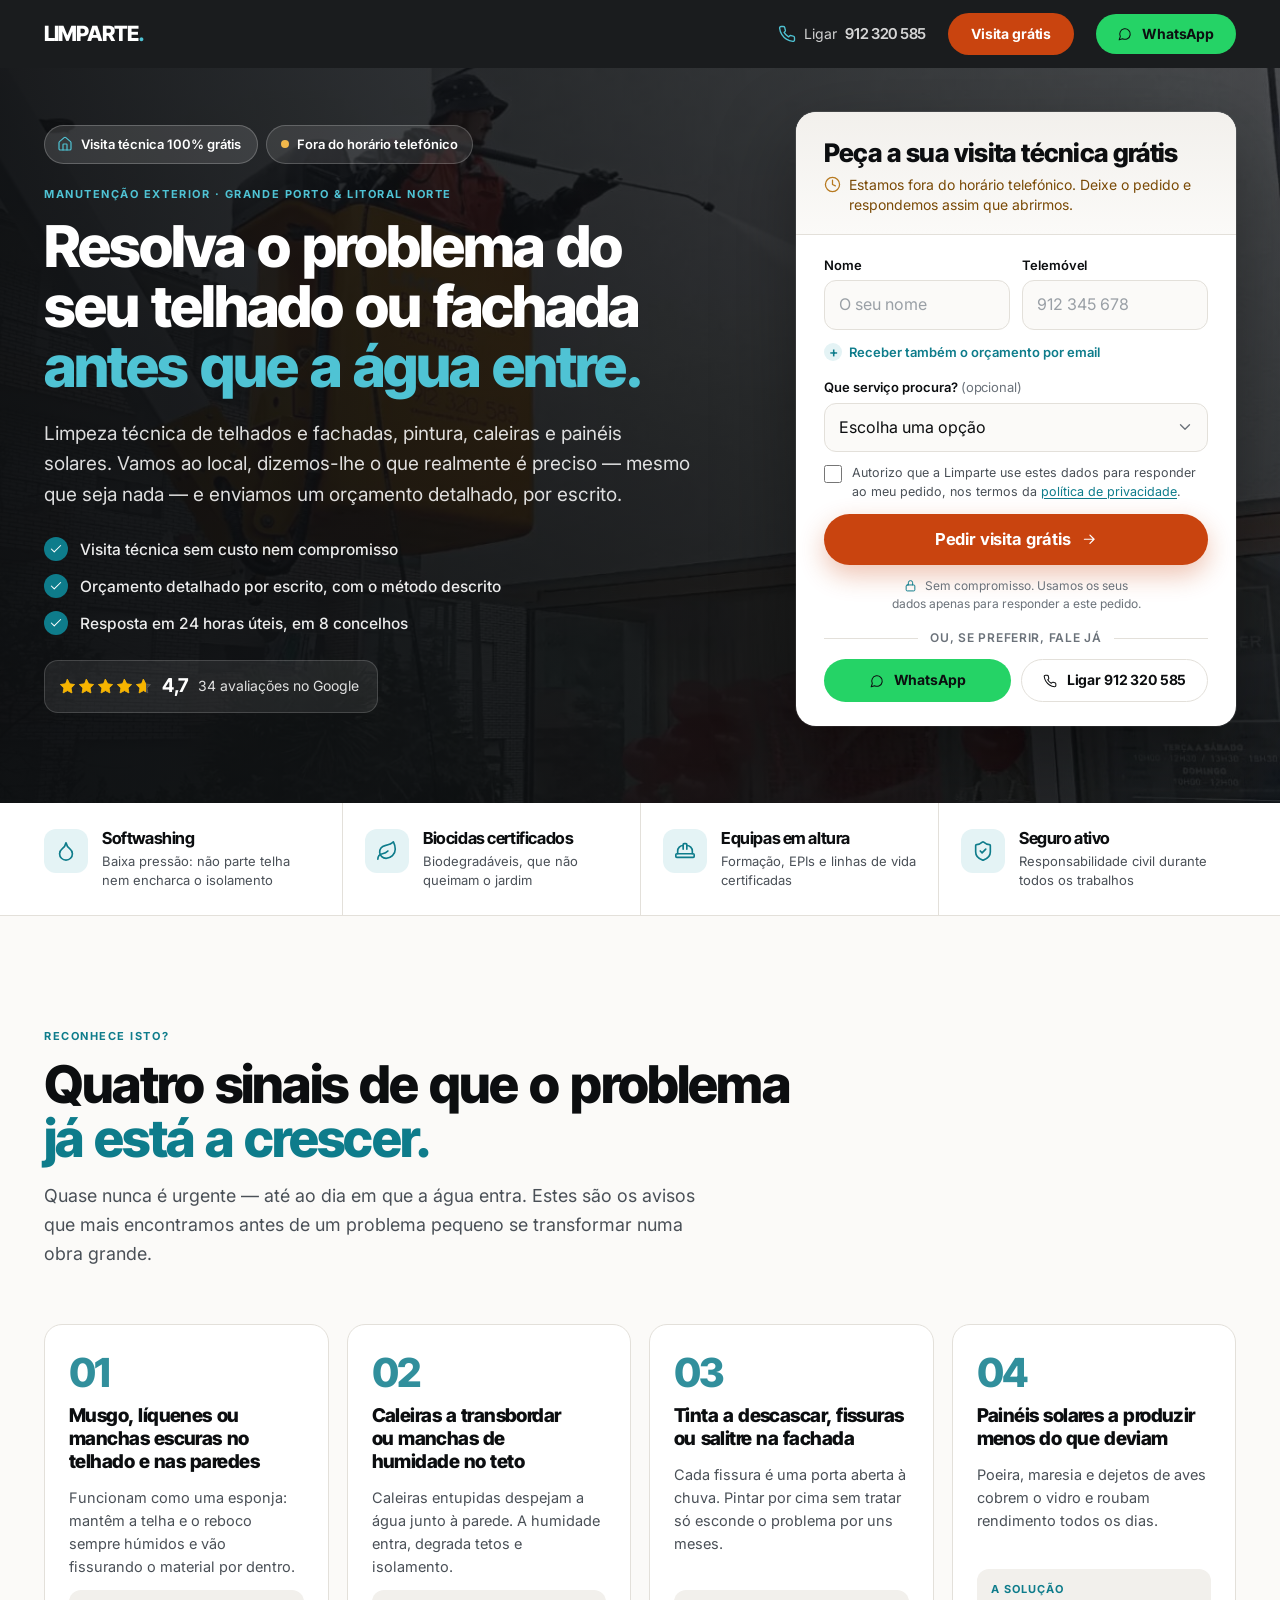
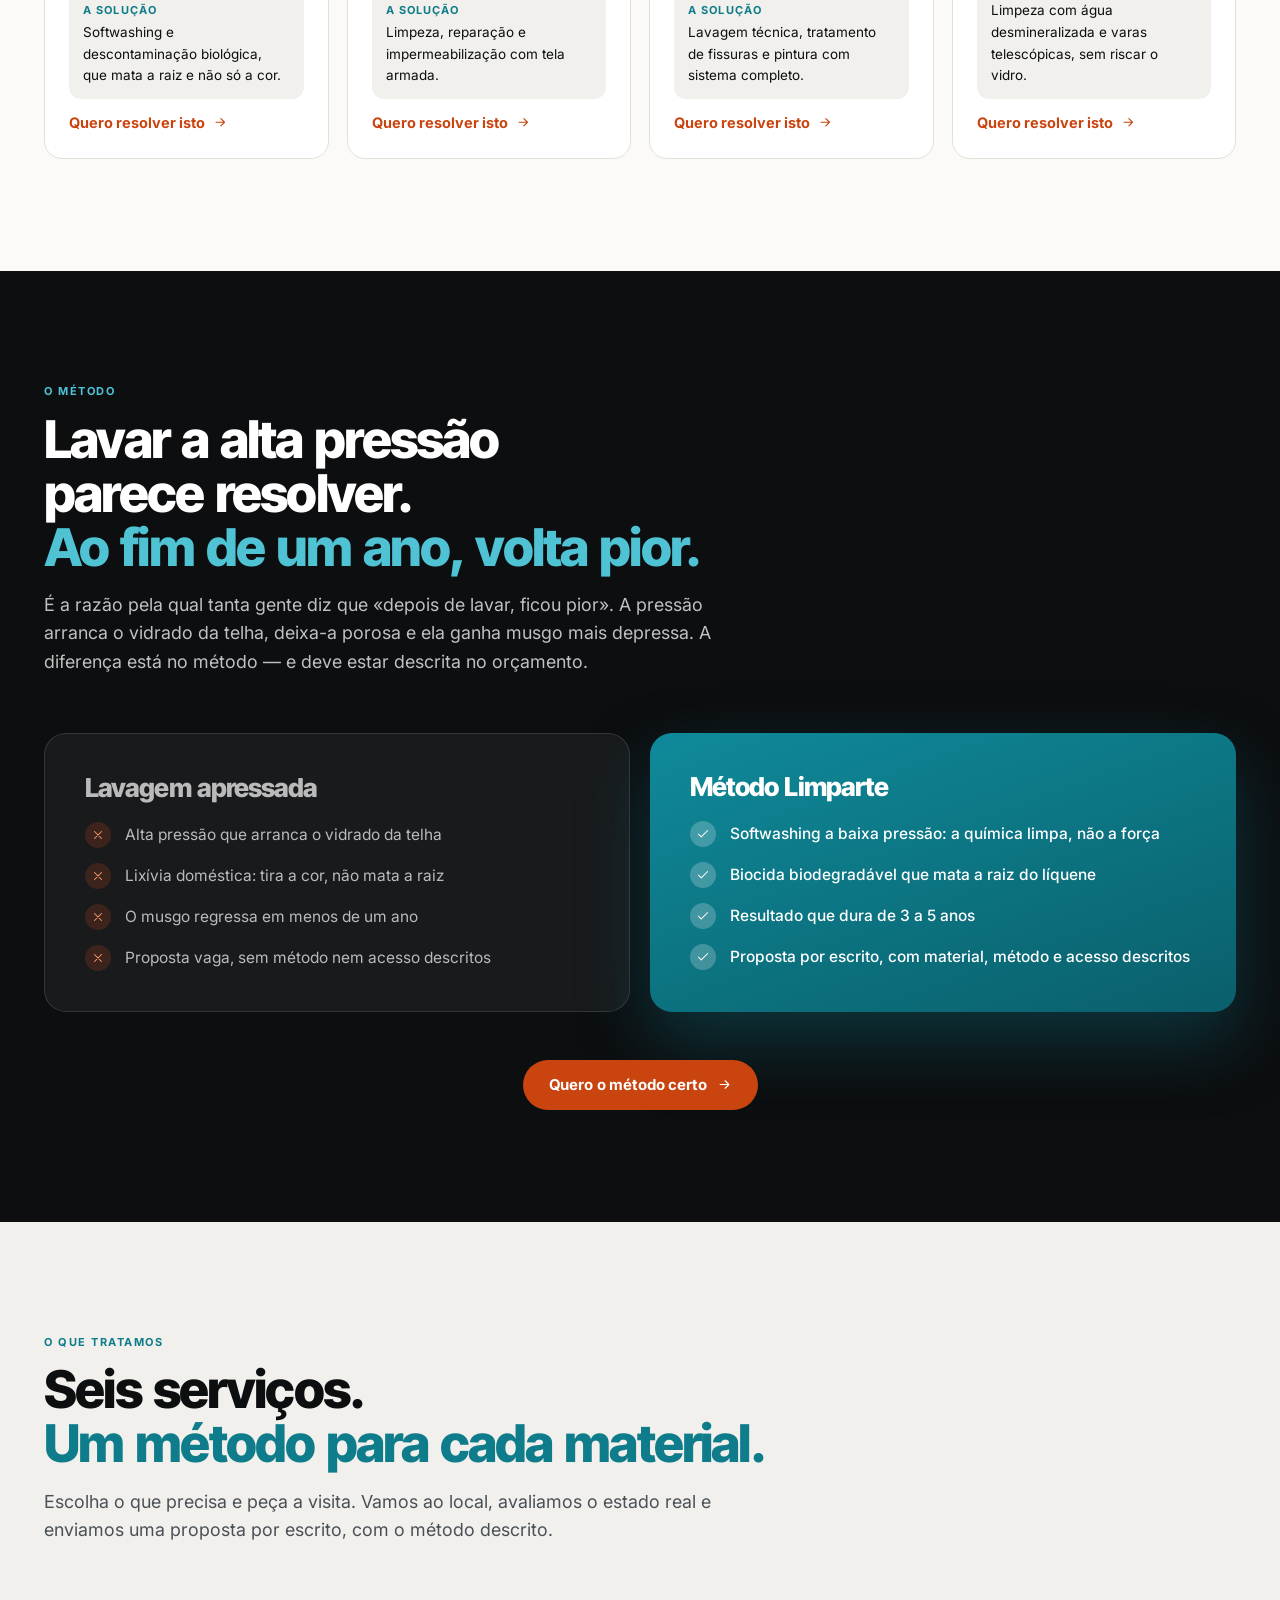
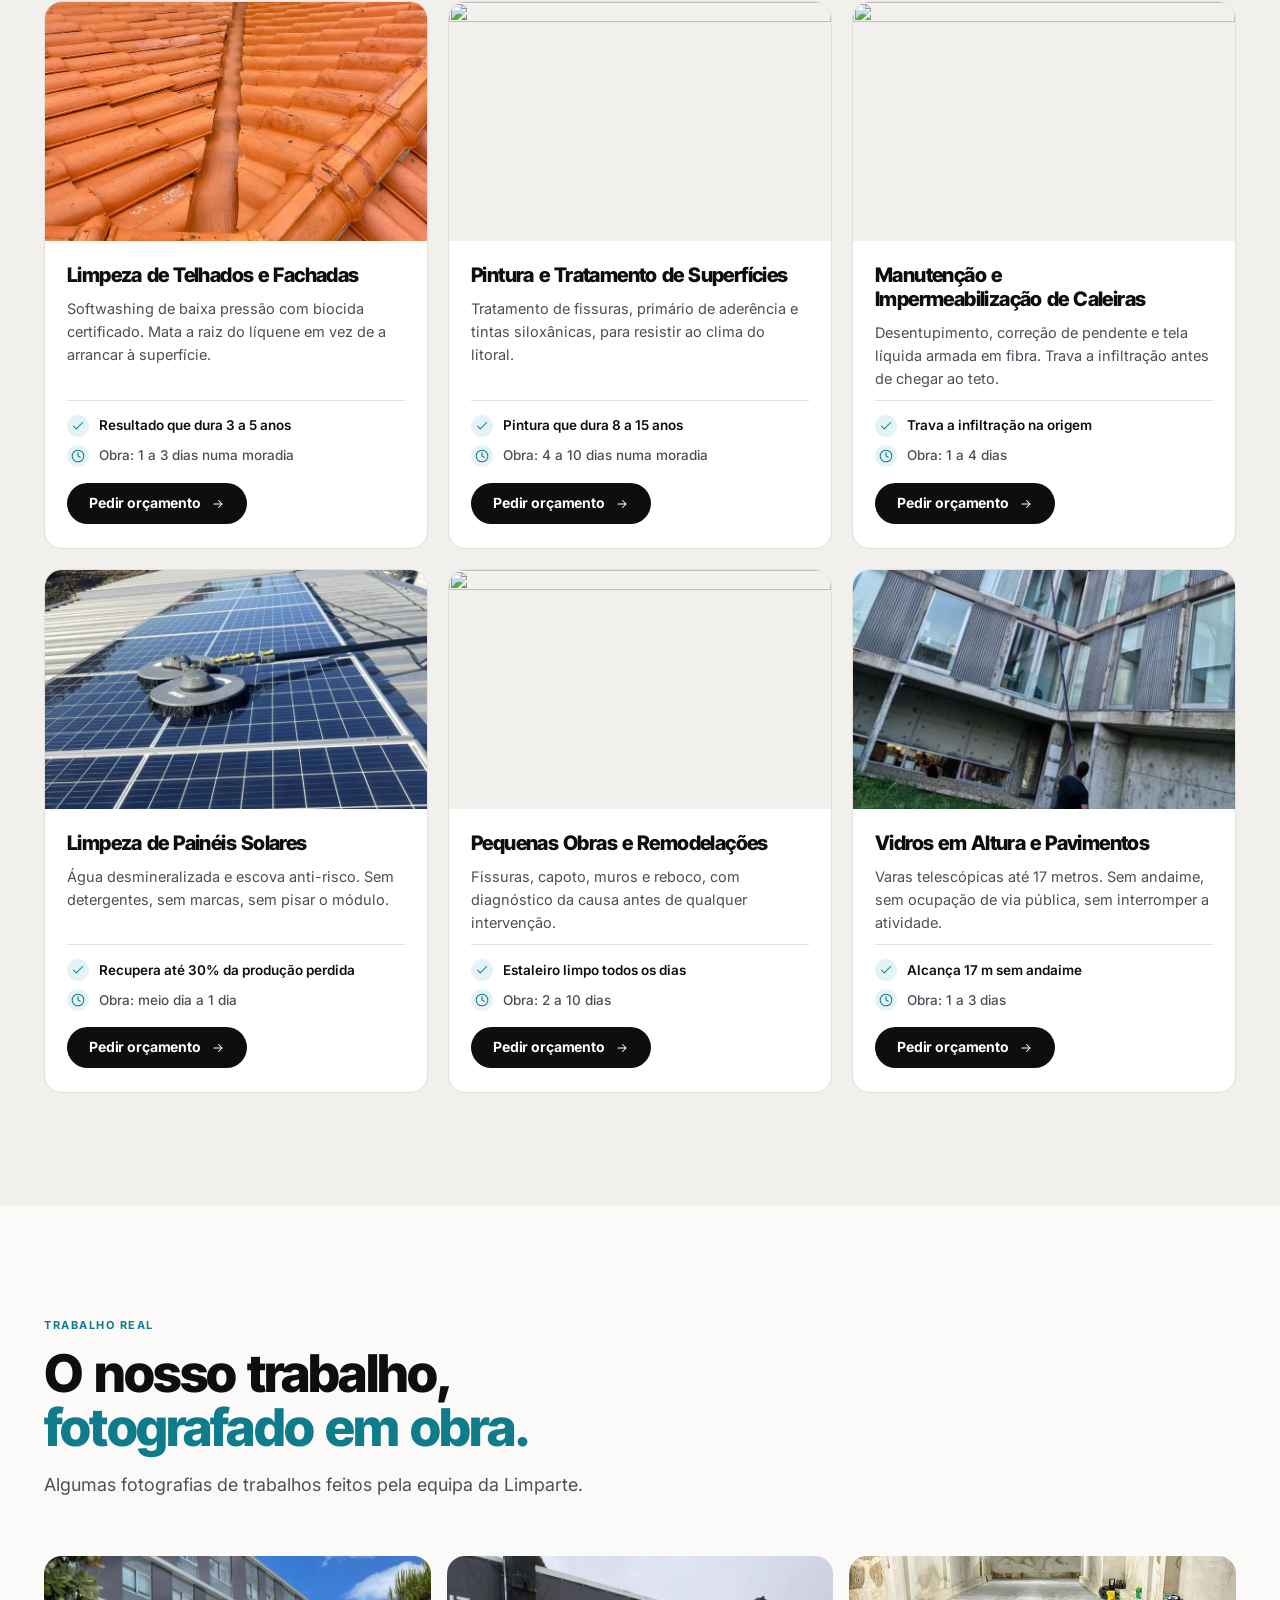
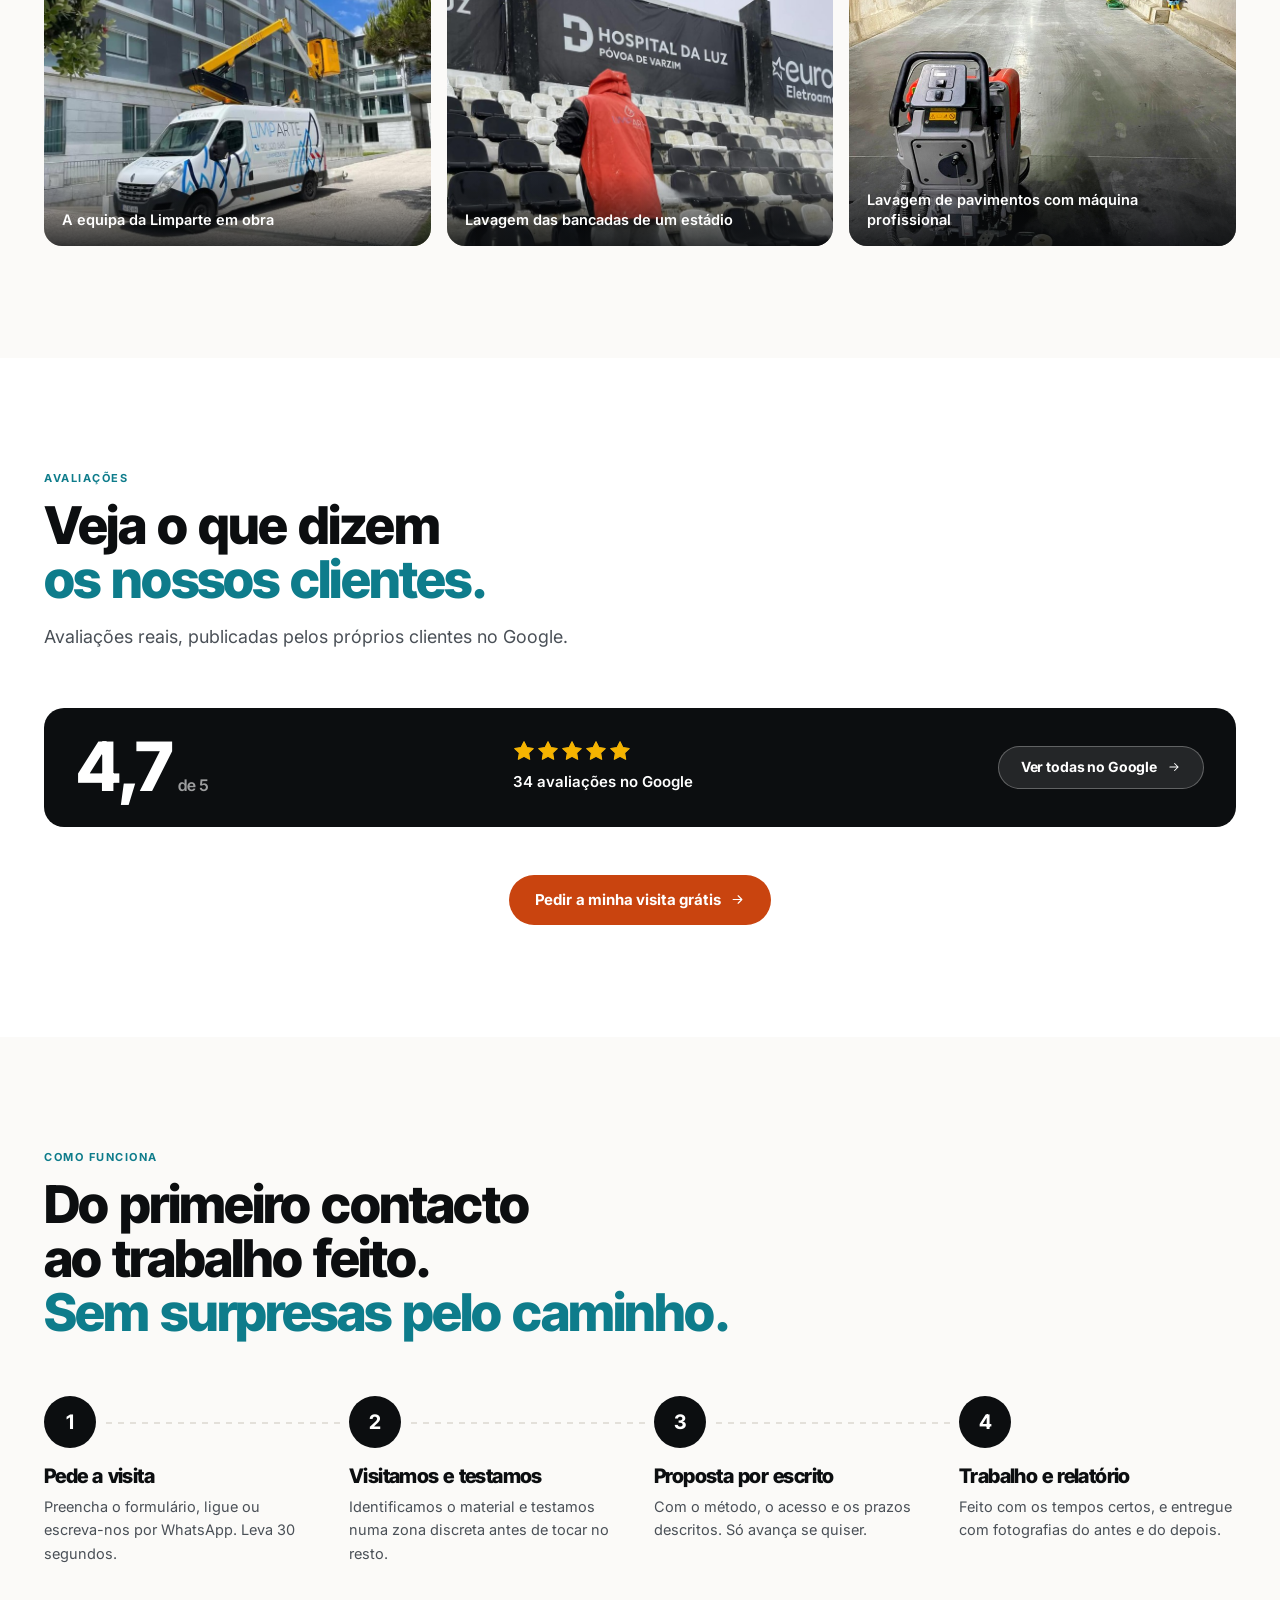
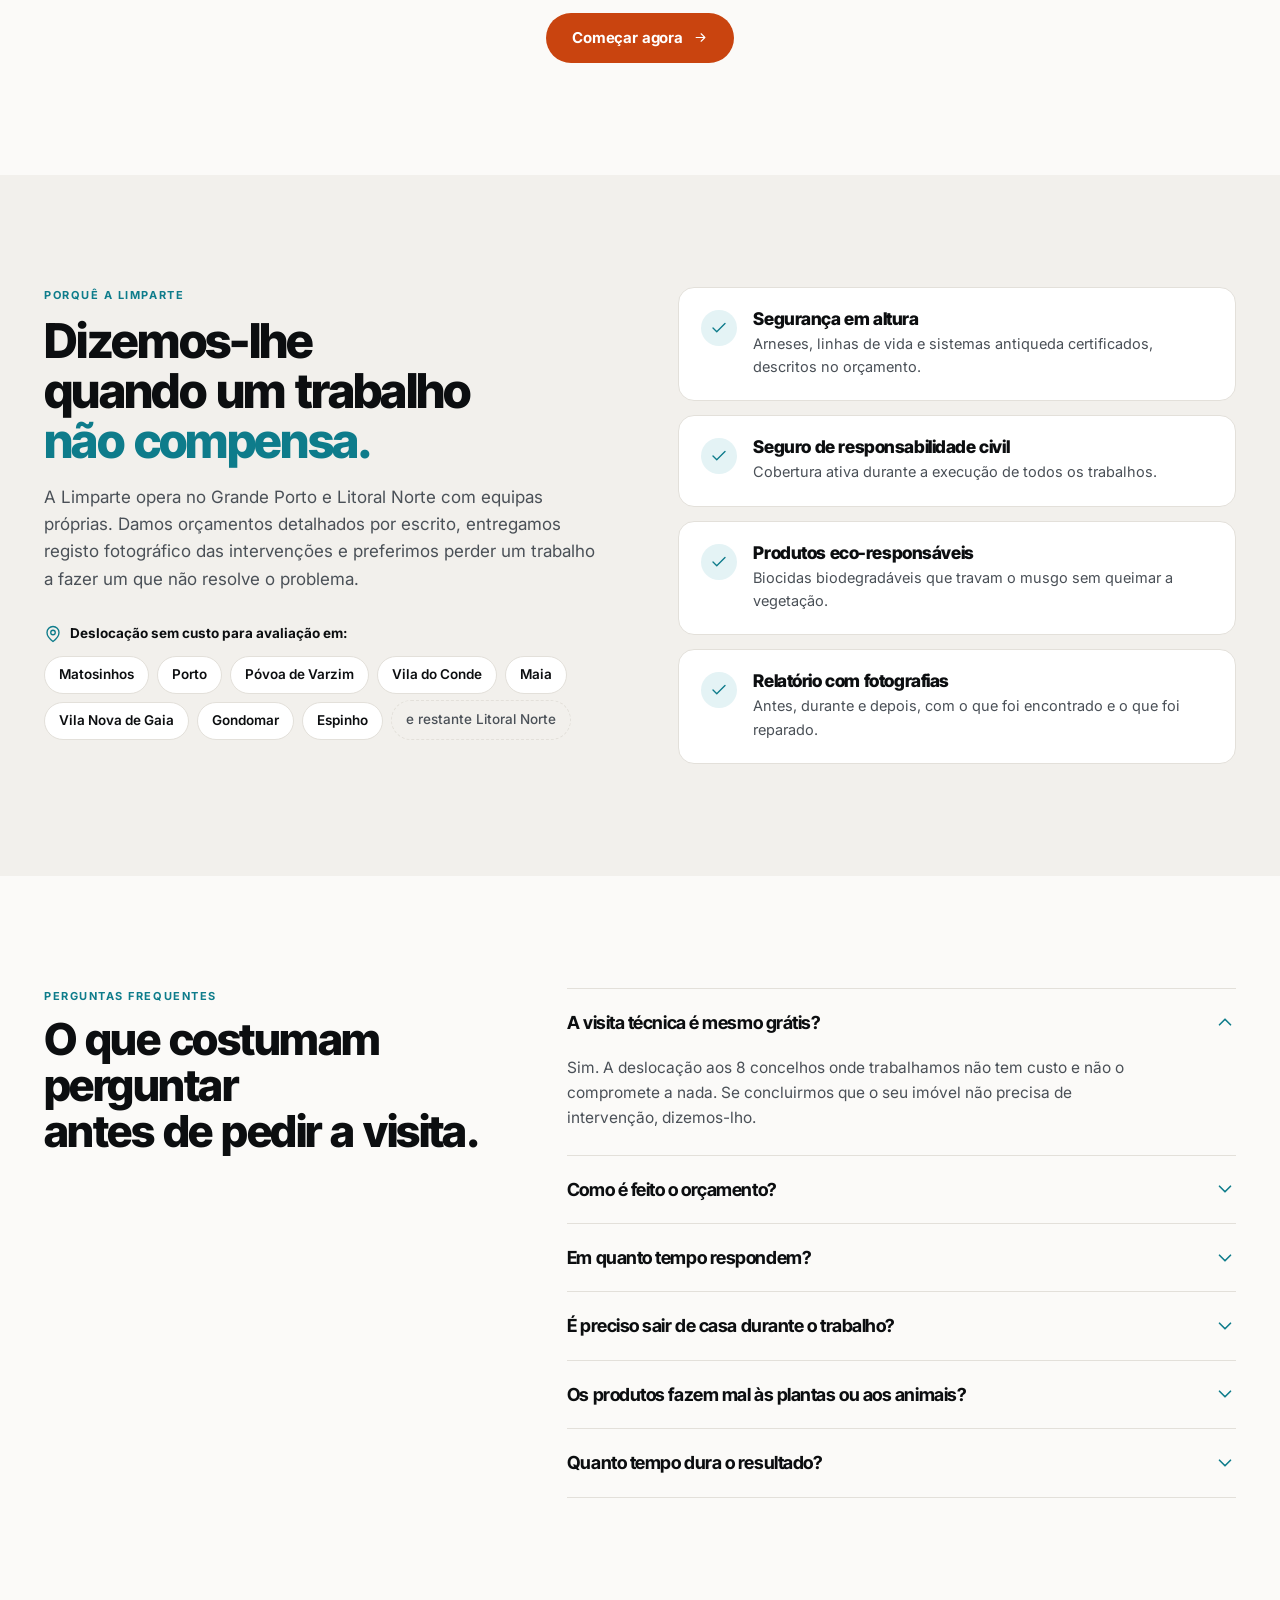
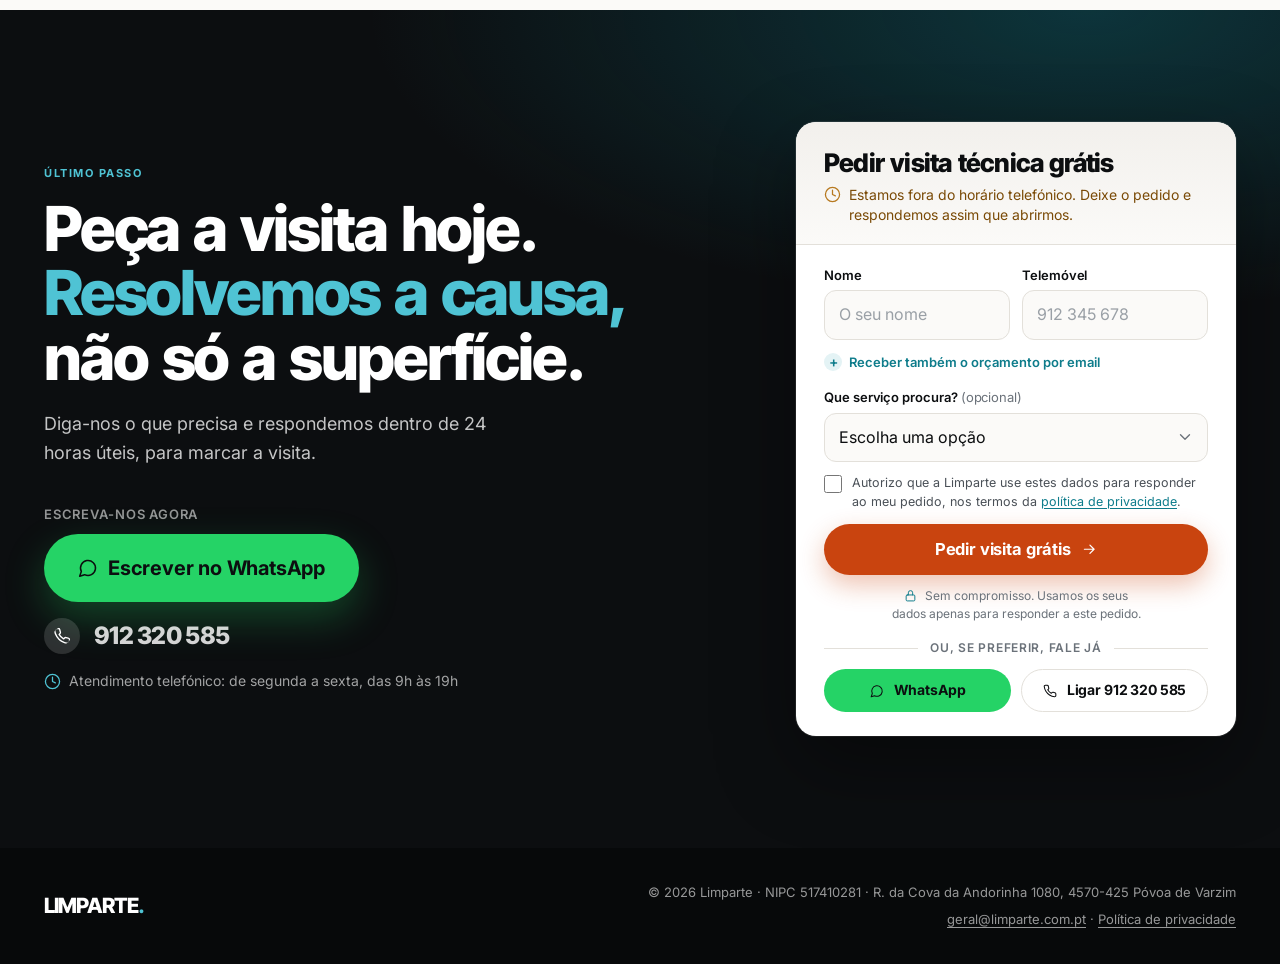
==== commit d3460bef: "Designação legal reduzida a «Limparte» Retirado «Comércio e Serviços, Lda.» da landing e da política" ====
--- a/index.html
+++ b/index.html
@@ -15,7 +15,7 @@
     <meta name="robots" content="index, follow, max-image-preview:large">
     <link rel="canonical" href="https://limparte.com.pt/">
     <meta property="og:url" content="https://limparte.com.pt/">
-    <meta name="author" content="Limparte - Comércio e Serviços, Lda.">
+    <meta name="author" content="Limparte">
     <meta property="og:type" content="website">
     <meta property="og:locale" content="pt_PT">
     <meta property="og:site_name" content="Limparte">
@@ -485,7 +485,7 @@
         <div class="env lp-rodape-in">
             <a href="#topo" class="marca" aria-label="Limparte">LIMPARTE<span>.</span></a>
             <div class="lp-rodape-txt">
-                <p>© 2026 Limparte - Comércio e Serviços, Lda. · NIPC 517410281 · R. da Cova da Andorinha 1080, 4570-425 Póvoa de Varzim</p>
+                <p>© 2026 Limparte · NIPC 517410281 · R. da Cova da Andorinha 1080, 4570-425 Póvoa de Varzim</p>
                 <p><a href="mailto:geral@limparte.com.pt">geral@limparte.com.pt</a> · <a href="politica-privacidade.html" target="_blank" rel="noopener">Política de privacidade</a></p>
             </div>
         </div>
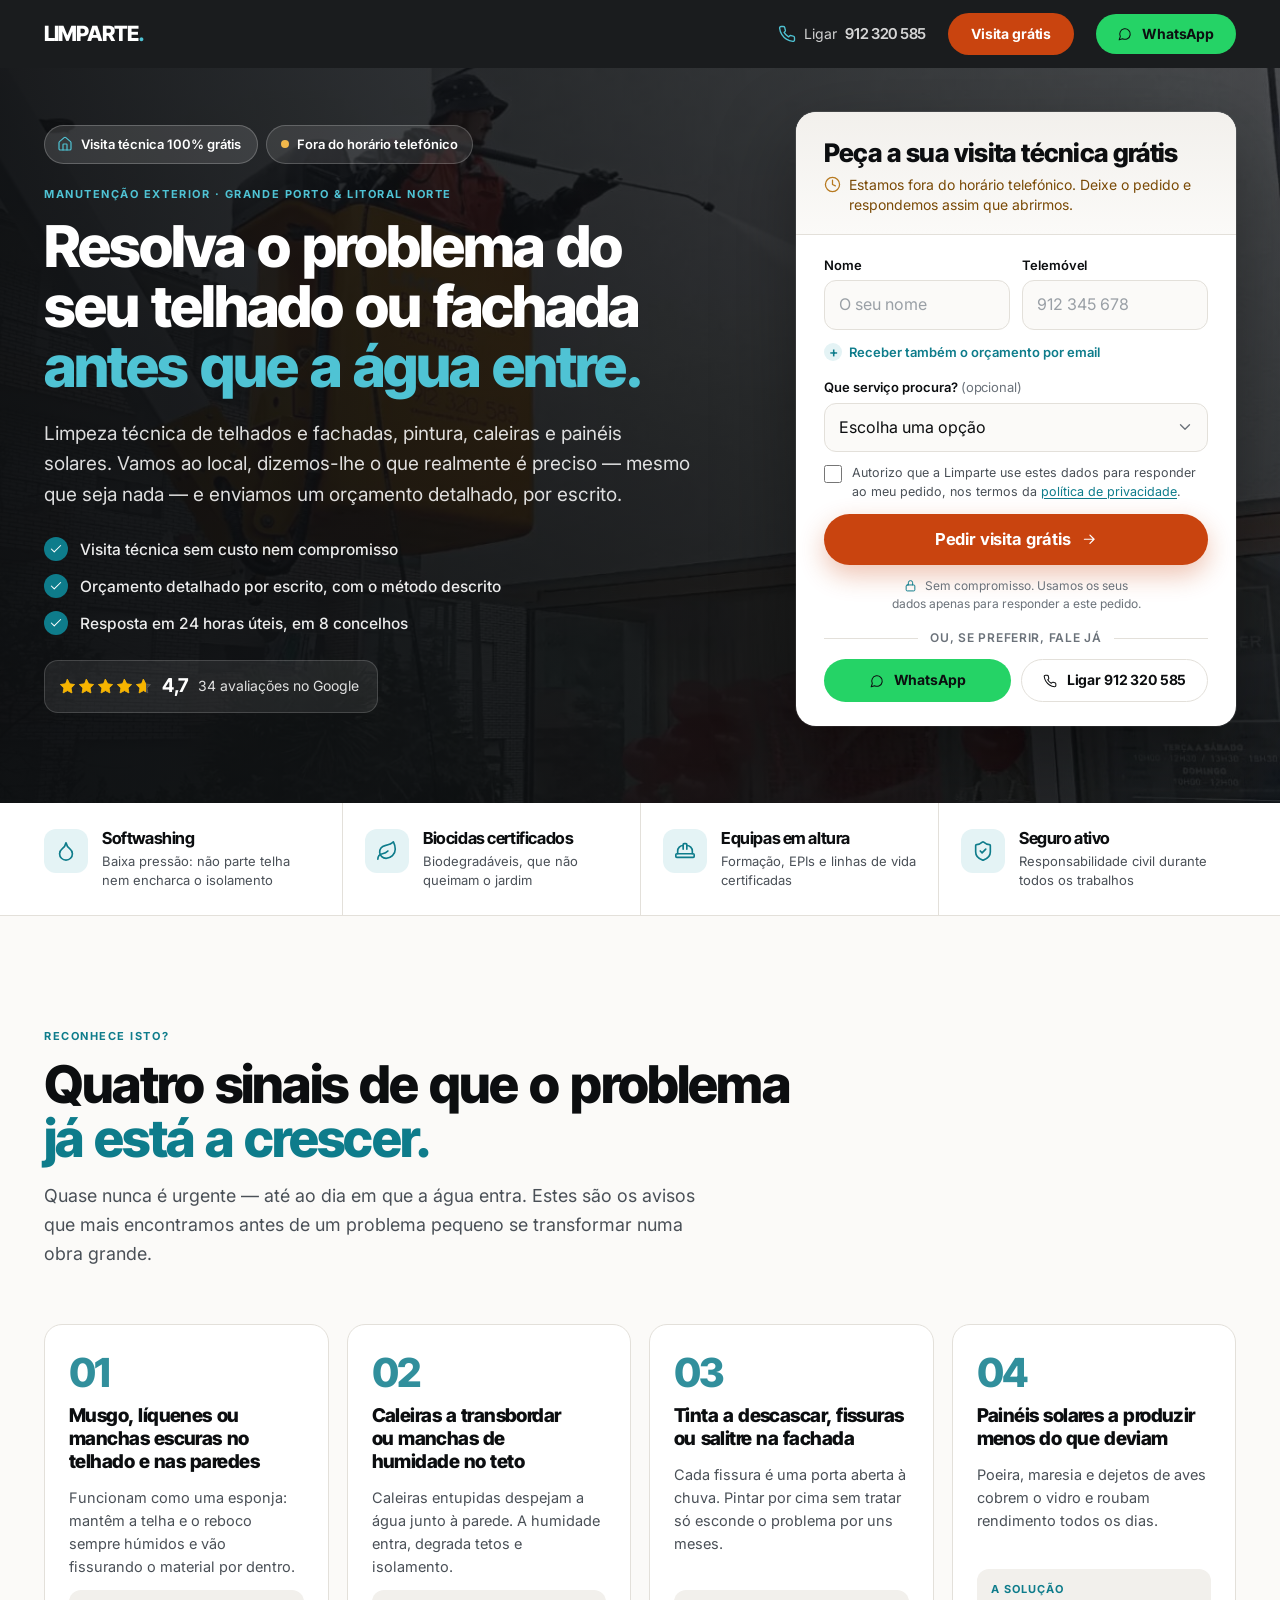
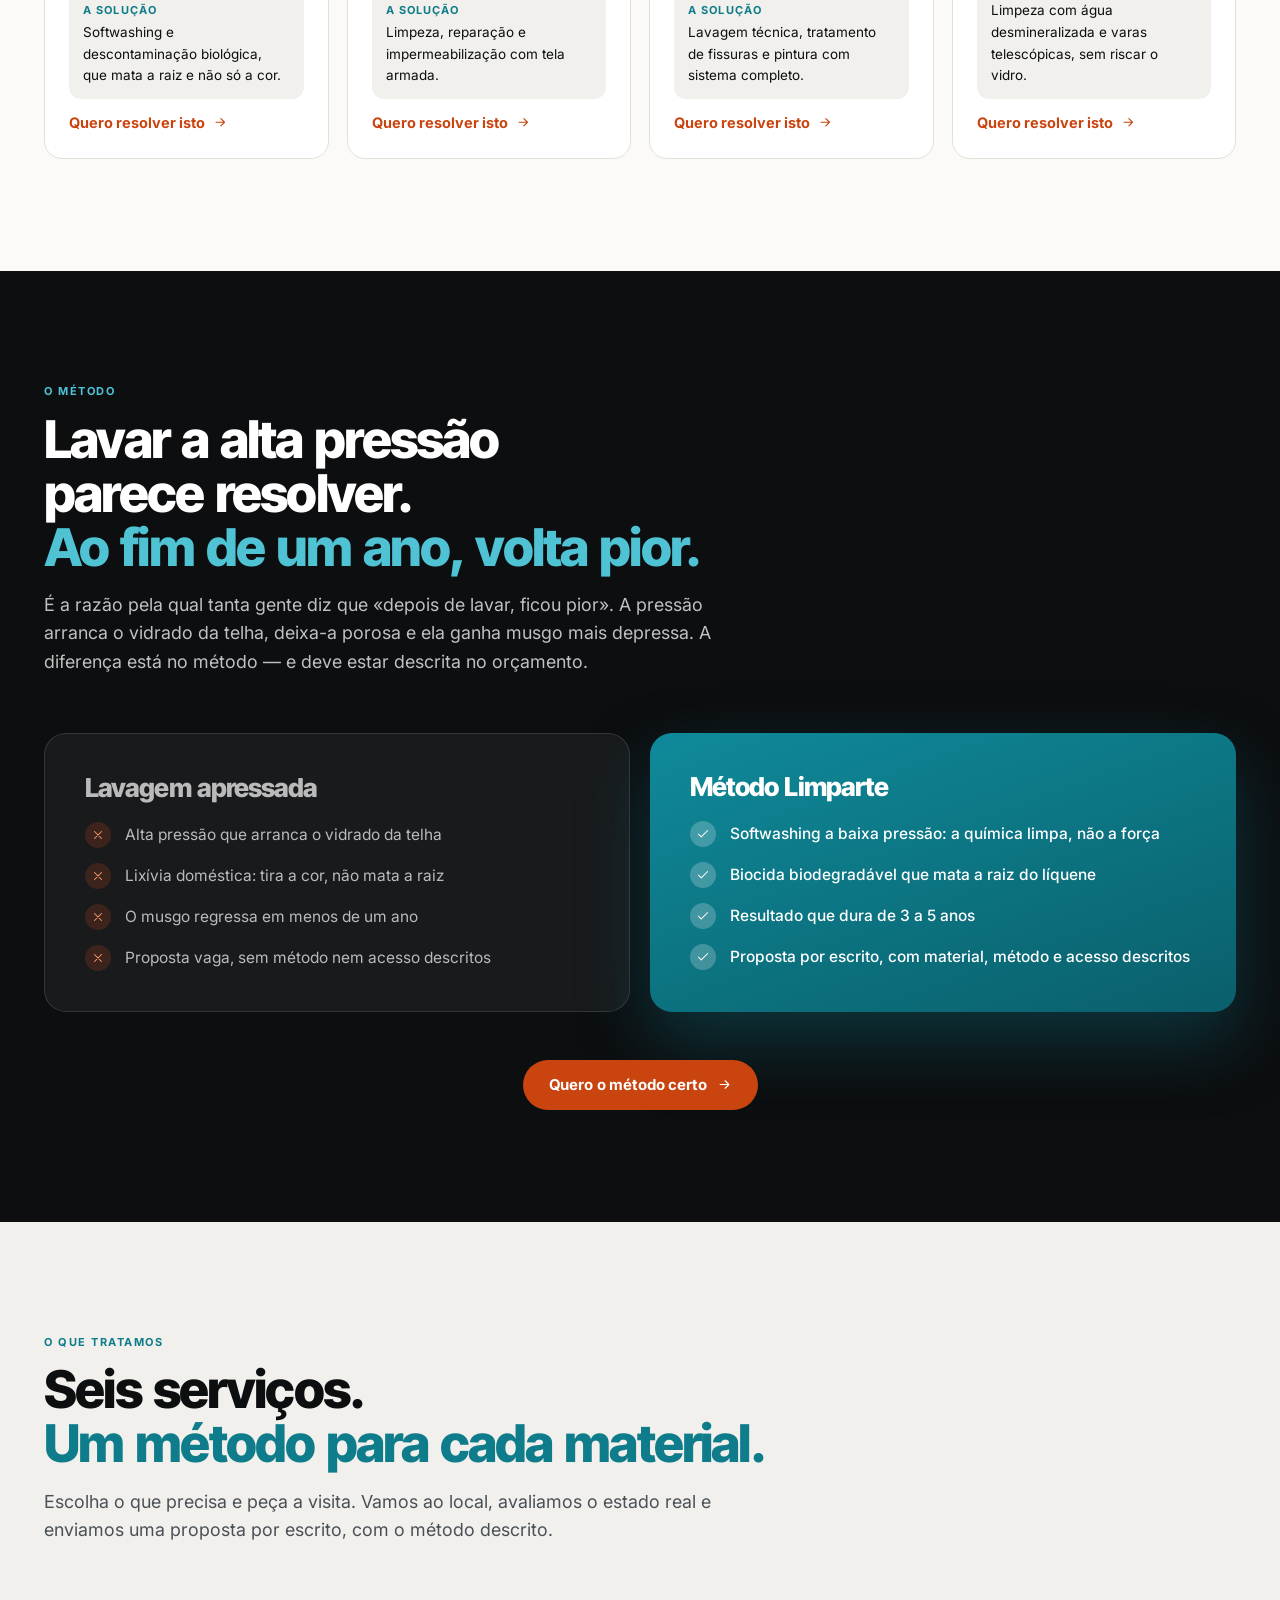
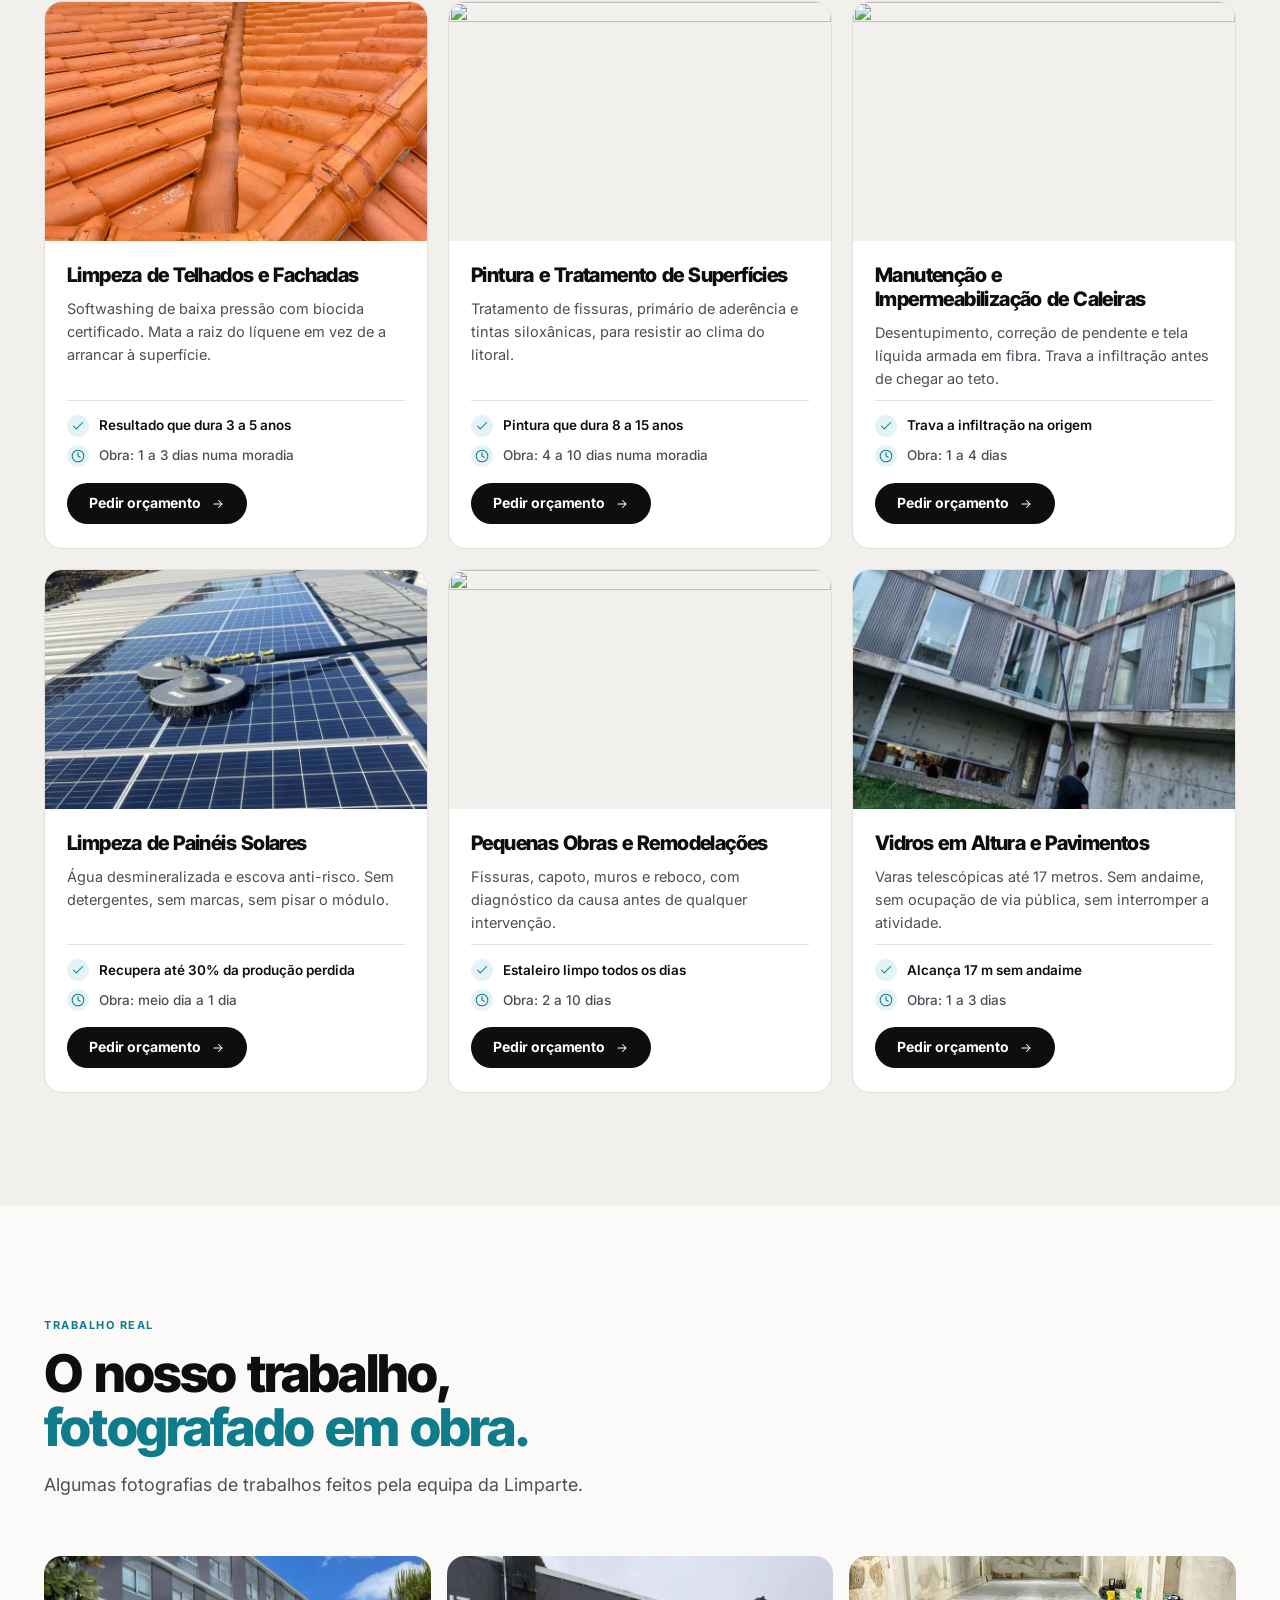
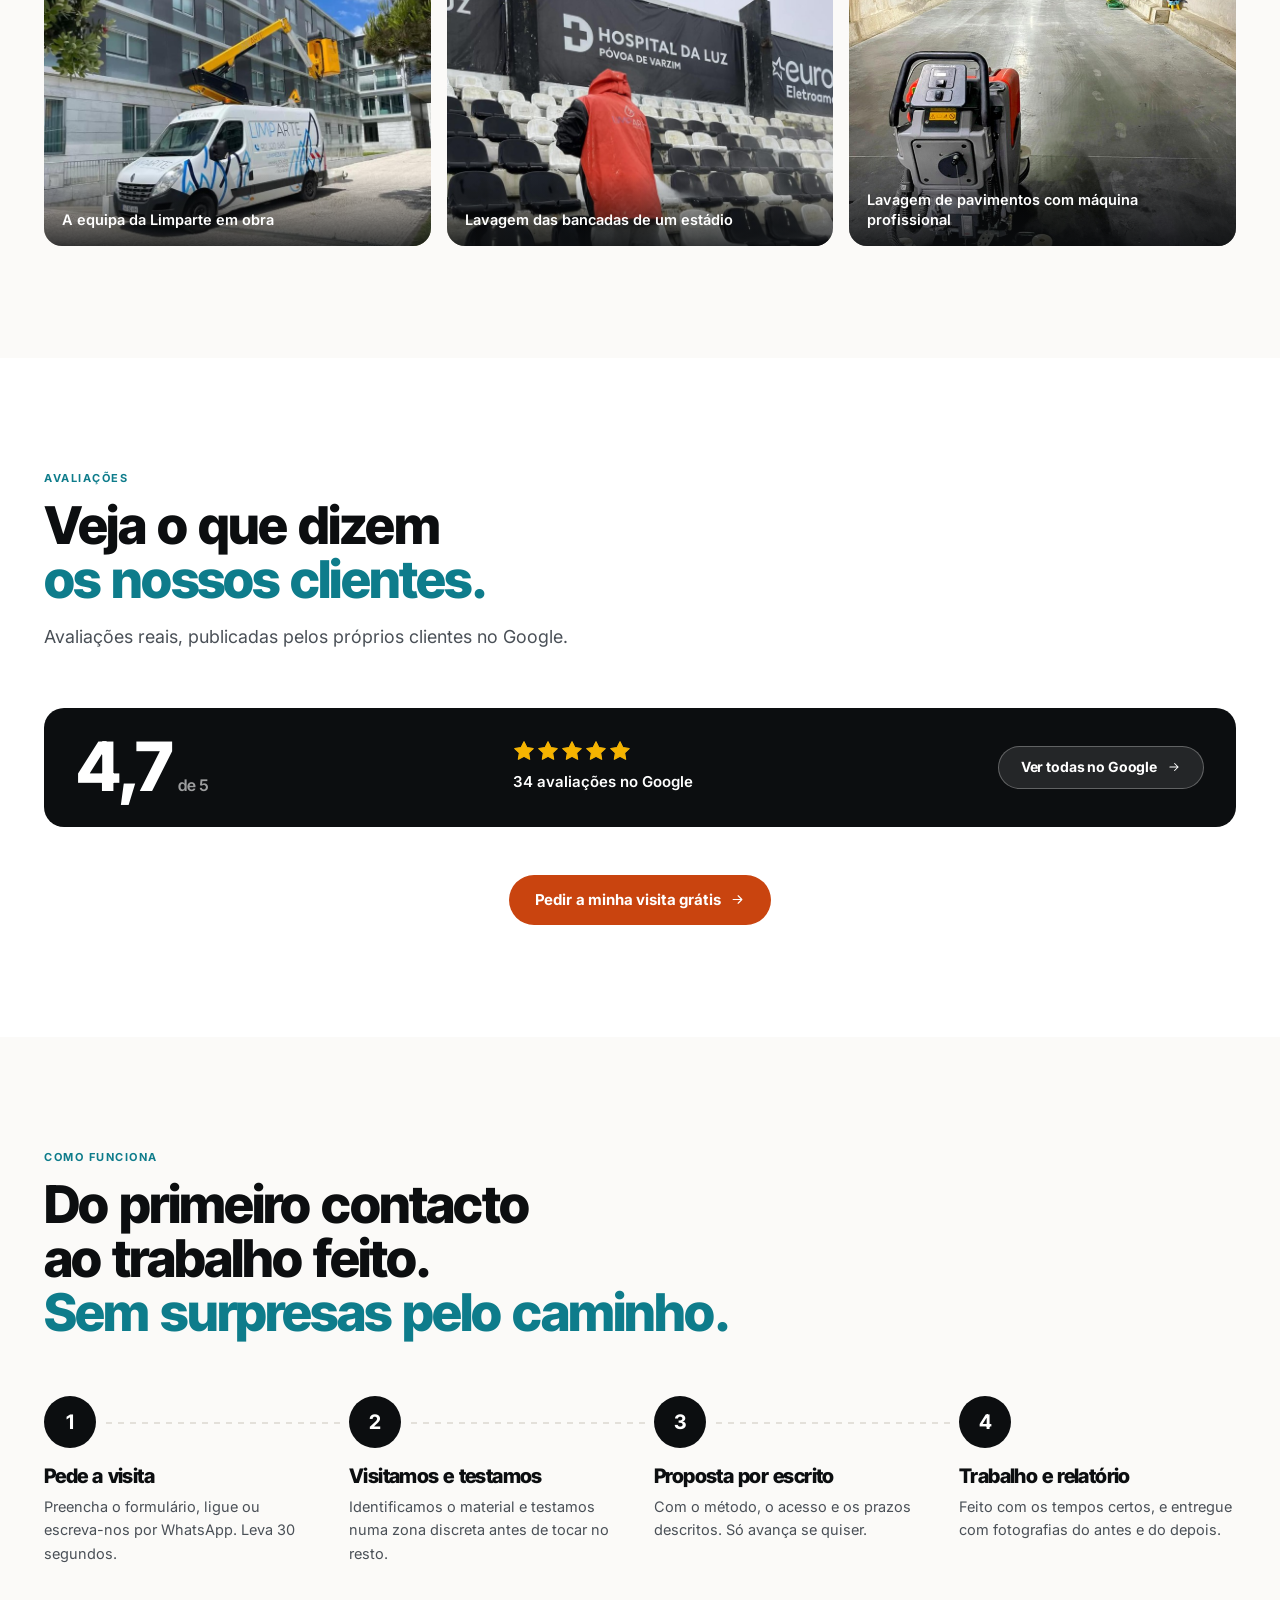
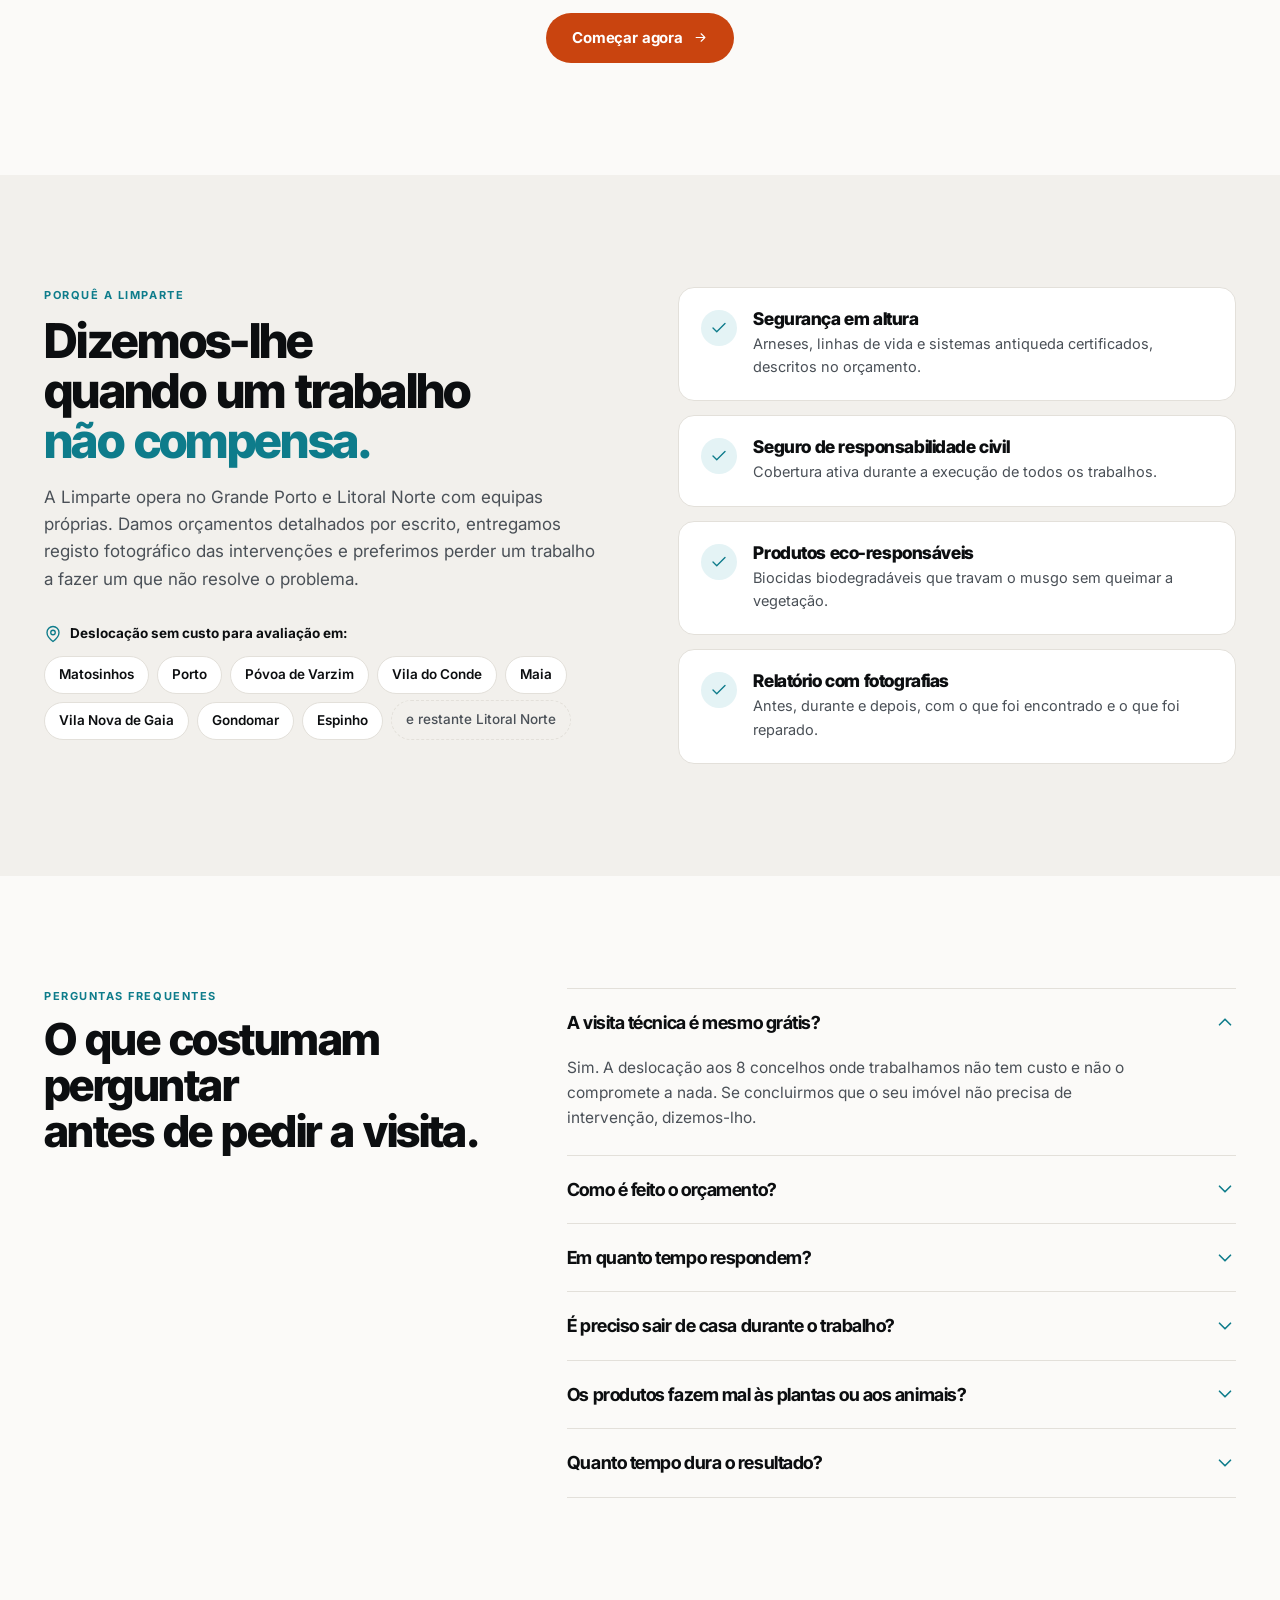
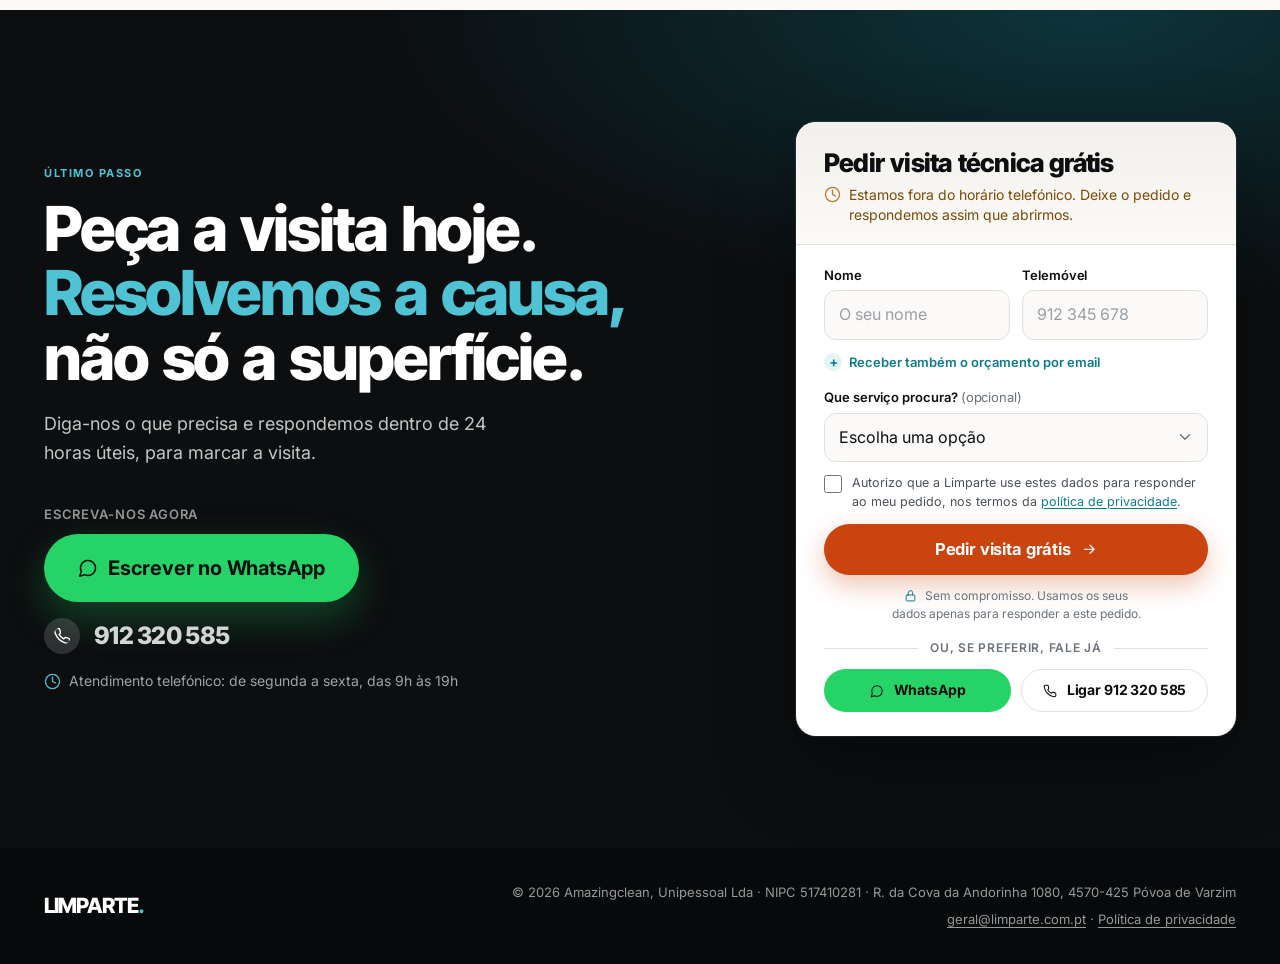
==== commit f68e5aaa: "Landing: novas fotografias nos cartões Pintura e Caleiras Substitui a foto a preto e branco do pinto" ====
--- a/index.html
+++ b/index.html
@@ -15,7 +15,7 @@
     <meta name="robots" content="index, follow, max-image-preview:large">
     <link rel="canonical" href="https://limparte.com.pt/">
     <meta property="og:url" content="https://limparte.com.pt/">
-    <meta name="author" content="Limparte">
+    <meta name="author" content="Amazingclean, Unipessoal Lda">
     <meta property="og:type" content="website">
     <meta property="og:locale" content="pt_PT">
     <meta property="og:site_name" content="Limparte">
@@ -236,7 +236,7 @@
                         </div>
                     </article>
                     <article class="lp-servico">
-                        <img src="https://images.unsplash.com/photo-1759406066673-f76869a4e6db?auto=format&fit=crop&q=75&w=700" alt="" width="700" height="440" loading="lazy" decoding="async">
+                        <img src="https://images.unsplash.com/photo-1574359411659-15573a27fd0c?auto=format&fit=crop&q=75&w=700" alt="" width="700" height="440" loading="lazy" decoding="async">
                         <div class="lp-servico-corpo">
                             <h3>Pintura e Tratamento de Superfícies</h3>
                             <p>Tratamento de fissuras, primário de aderência e tintas siloxânicas, para resistir ao clima do litoral.</p>
@@ -245,7 +245,7 @@
                         </div>
                     </article>
                     <article class="lp-servico">
-                        <img src="https://images.unsplash.com/photo-1779755376652-22ca6eba86b8?auto=format&fit=crop&q=75&w=700" alt="" width="700" height="440" loading="lazy" decoding="async">
+                        <img src="https://images.unsplash.com/photo-1744044155829-610dded4cead?auto=format&fit=crop&q=75&w=700" alt="" width="700" height="440" loading="lazy" decoding="async">
                         <div class="lp-servico-corpo">
                             <h3>Manutenção e Impermeabilização de Caleiras</h3>
                             <p>Desentupimento, correção de pendente e tela líquida armada em fibra. Trava a infiltração antes de chegar ao teto.</p>
@@ -485,7 +485,7 @@
         <div class="env lp-rodape-in">
             <a href="#topo" class="marca" aria-label="Limparte">LIMPARTE<span>.</span></a>
             <div class="lp-rodape-txt">
-                <p>© 2026 Limparte · NIPC 517410281 · R. da Cova da Andorinha 1080, 4570-425 Póvoa de Varzim</p>
+                <p>© 2026 Amazingclean, Unipessoal Lda · NIPC 517410281 · R. da Cova da Andorinha 1080, 4570-425 Póvoa de Varzim</p>
                 <p><a href="mailto:geral@limparte.com.pt">geral@limparte.com.pt</a> · <a href="politica-privacidade.html" target="_blank" rel="noopener">Política de privacidade</a></p>
             </div>
         </div>
